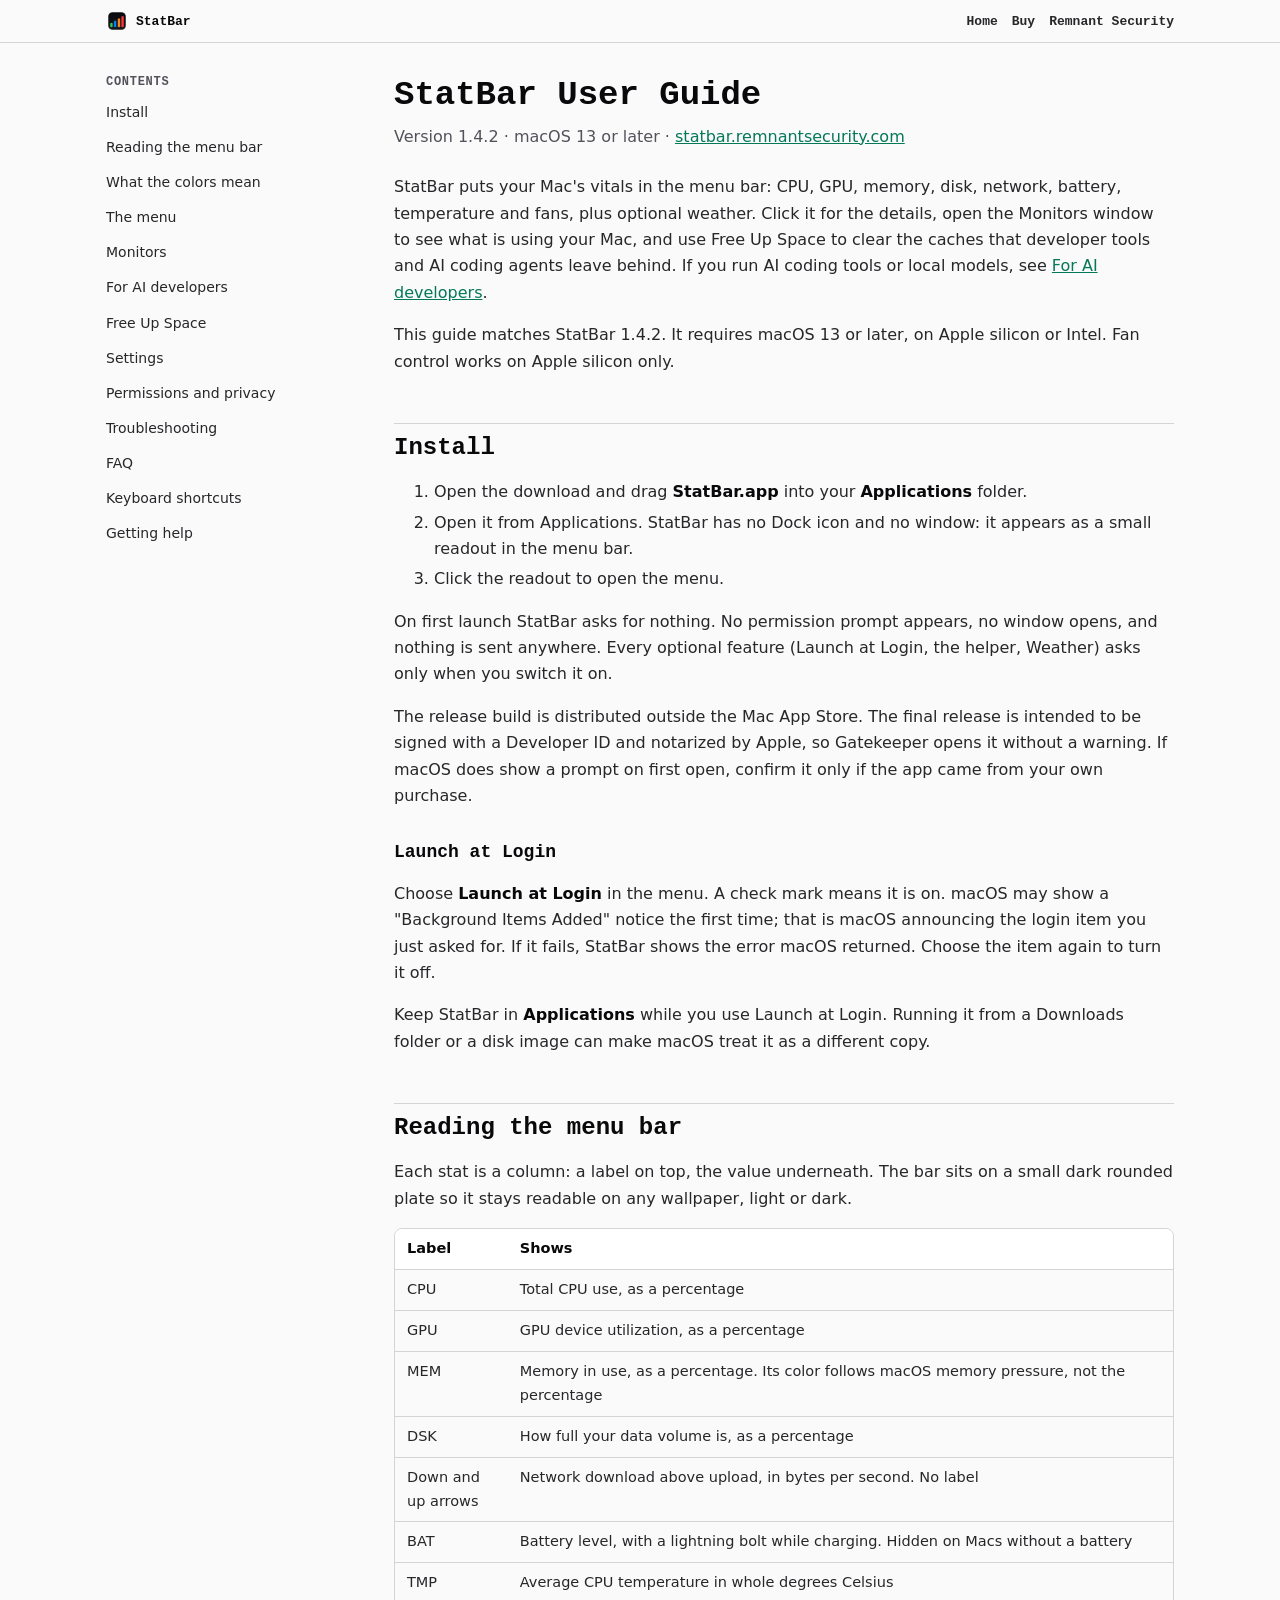
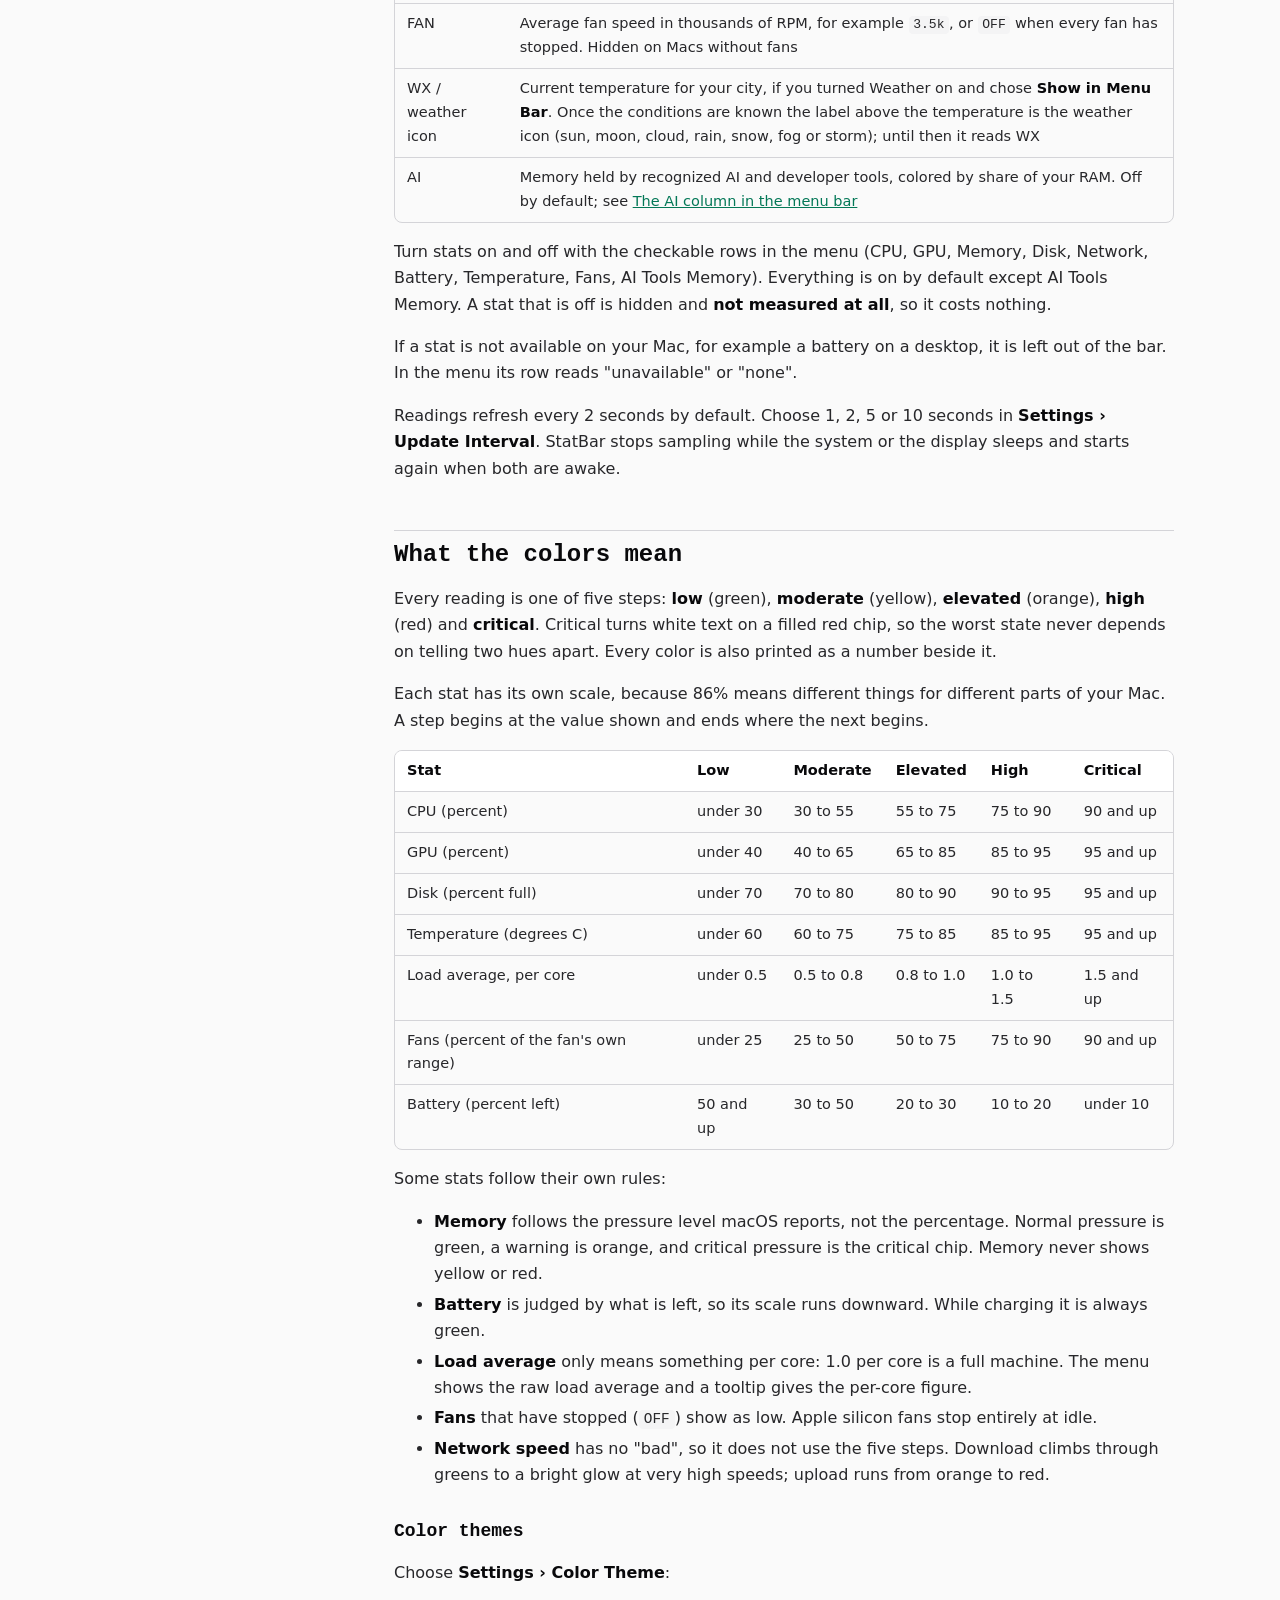
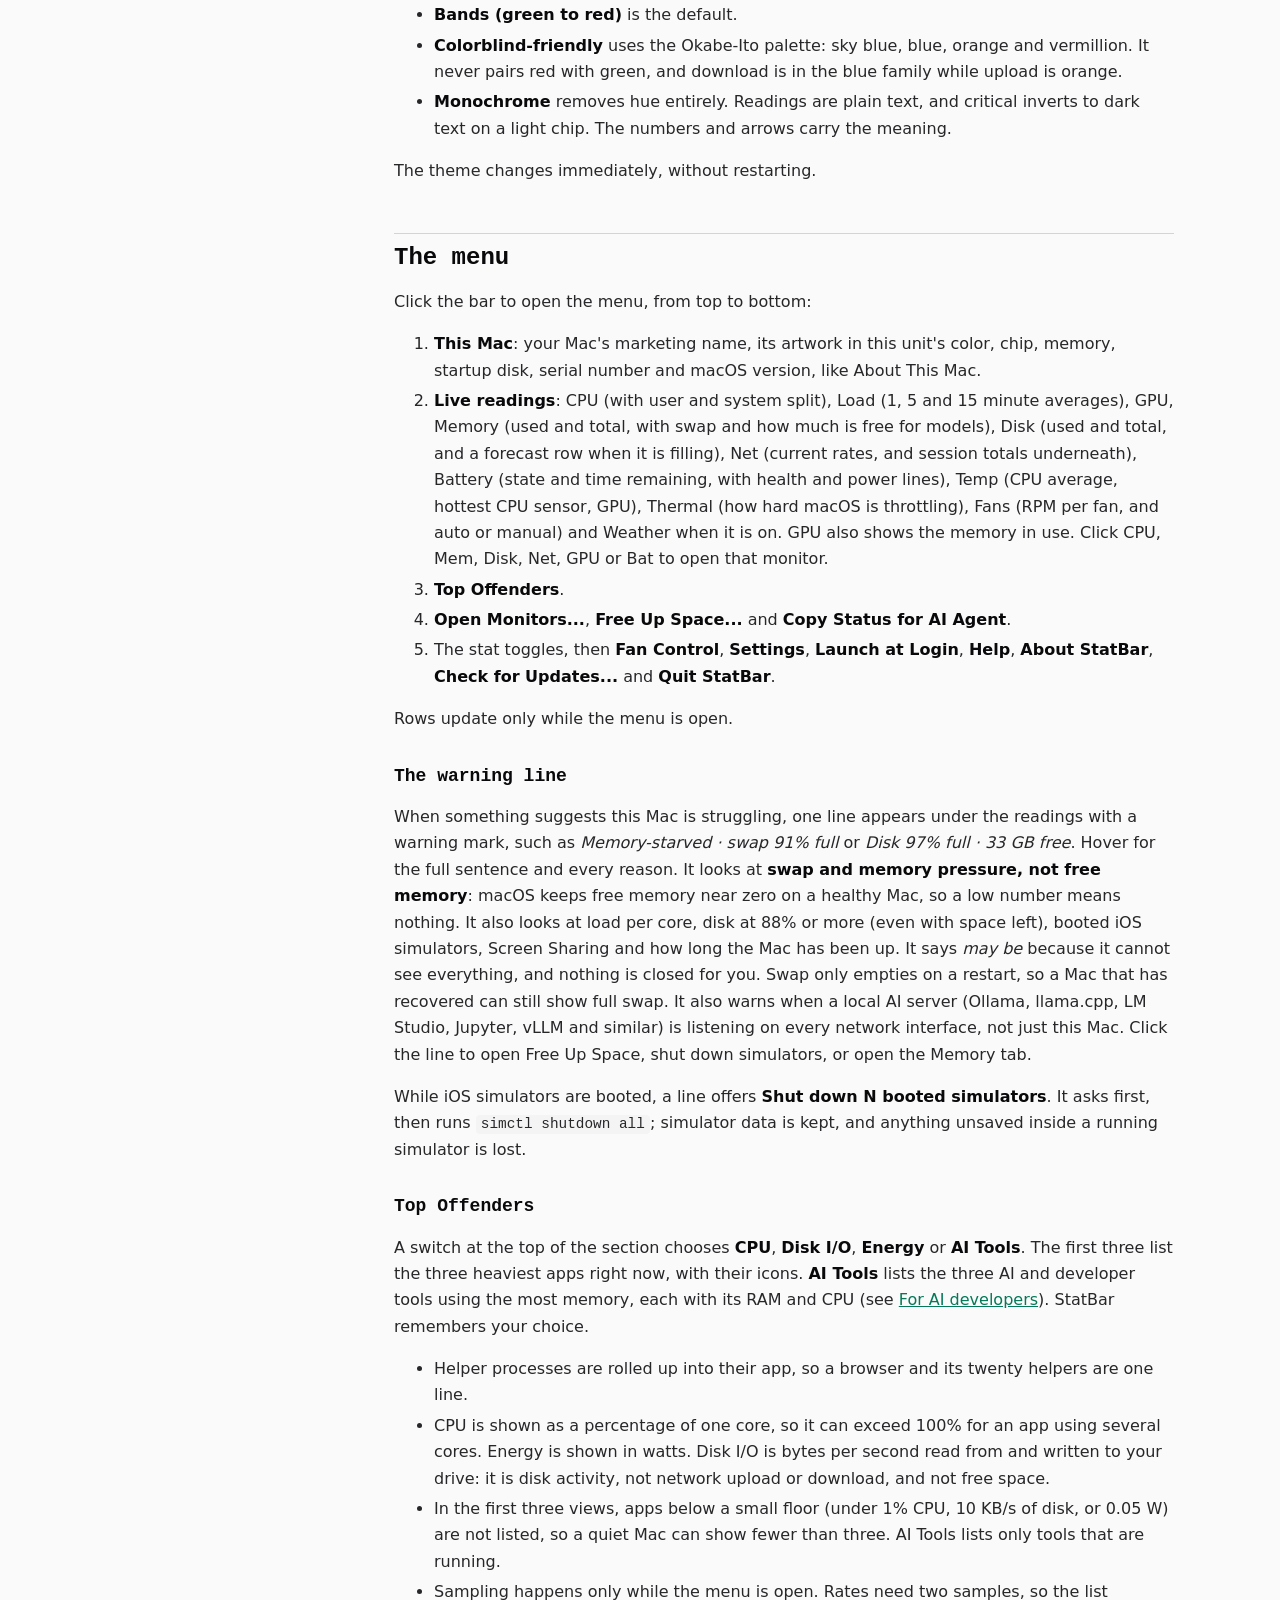
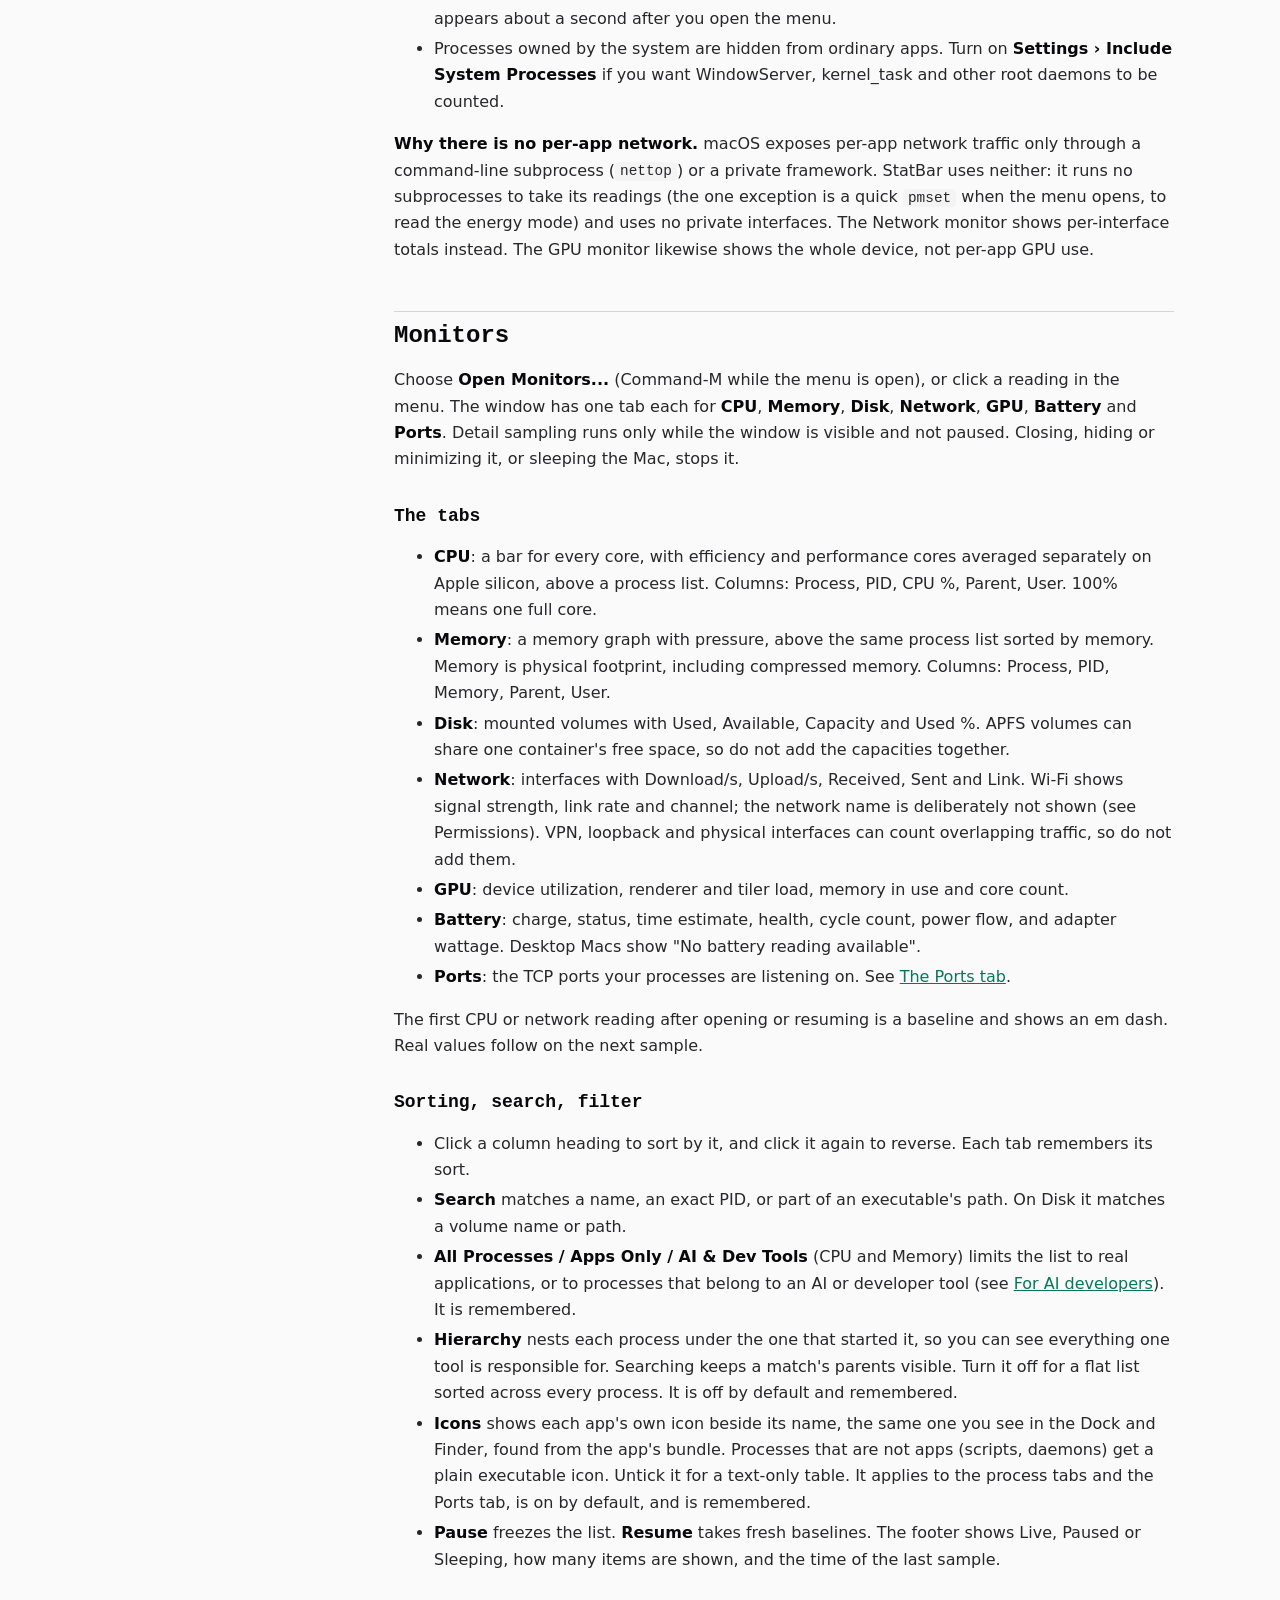
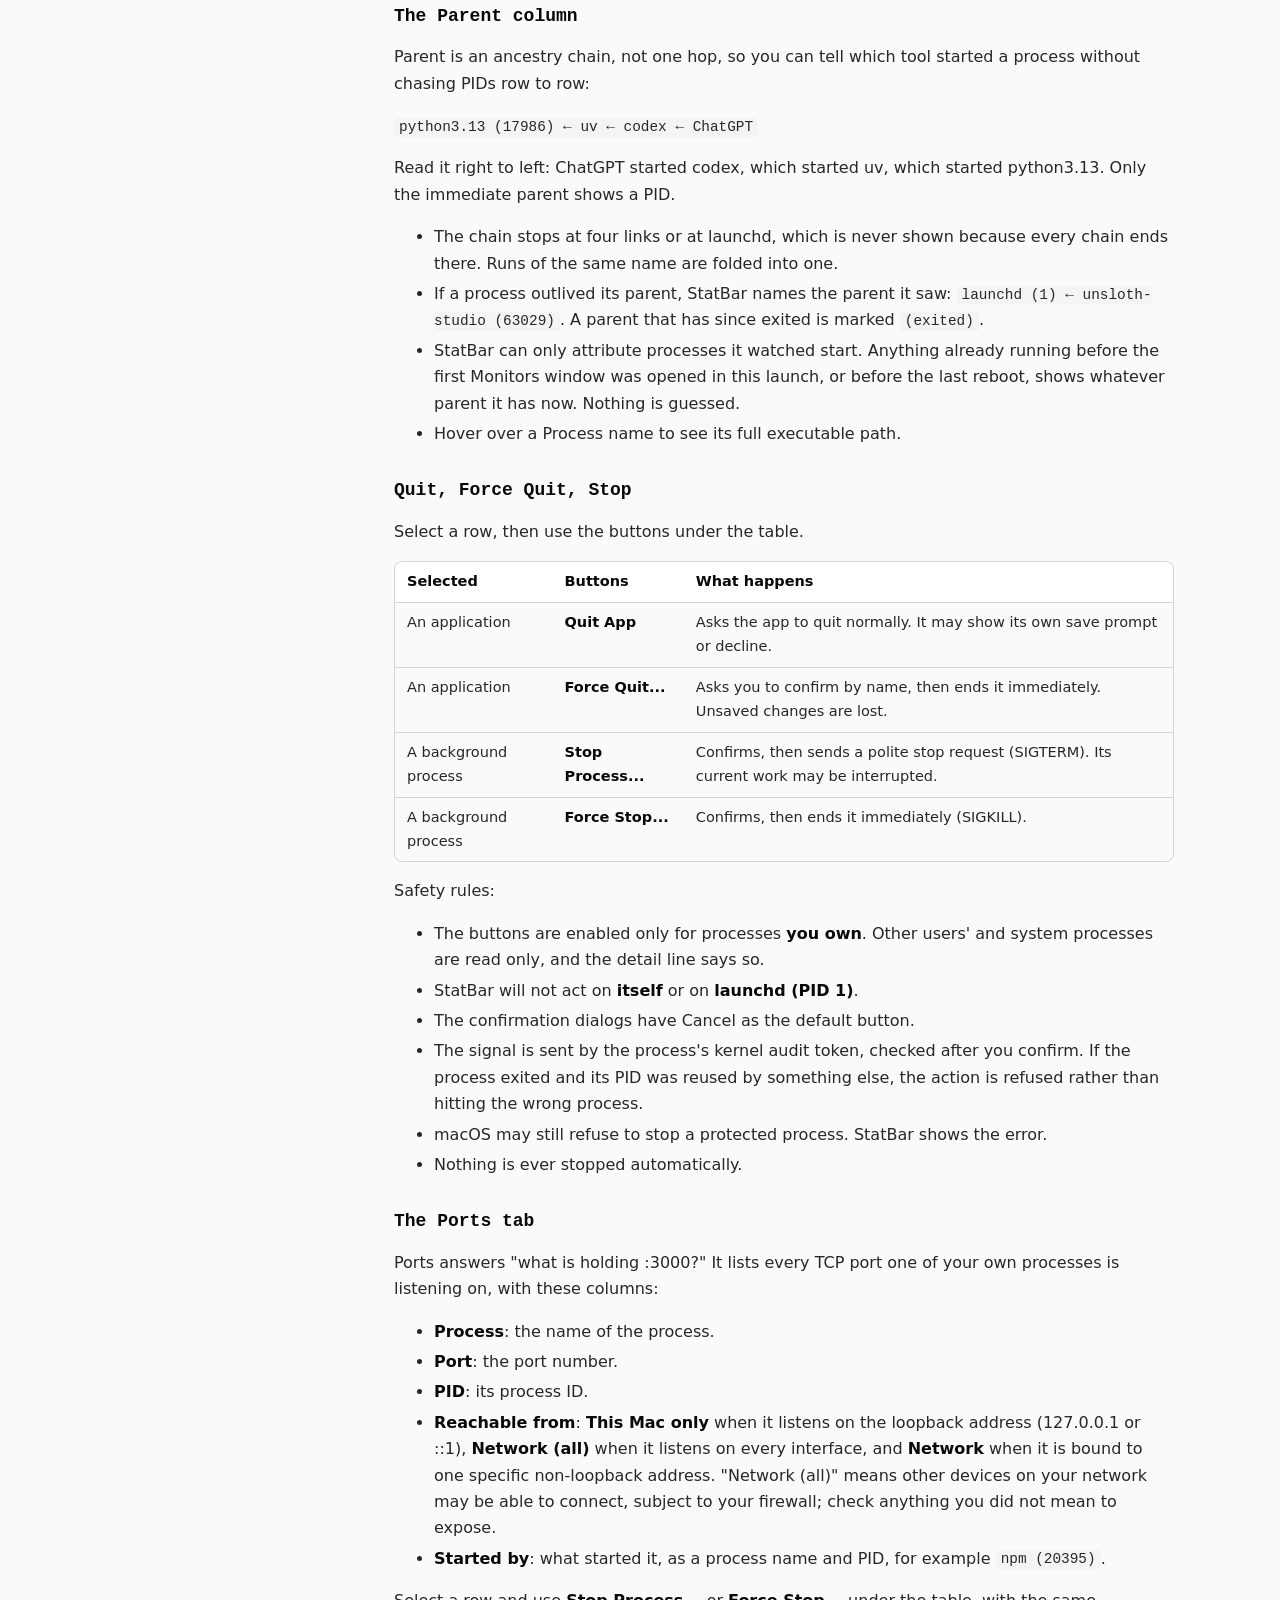
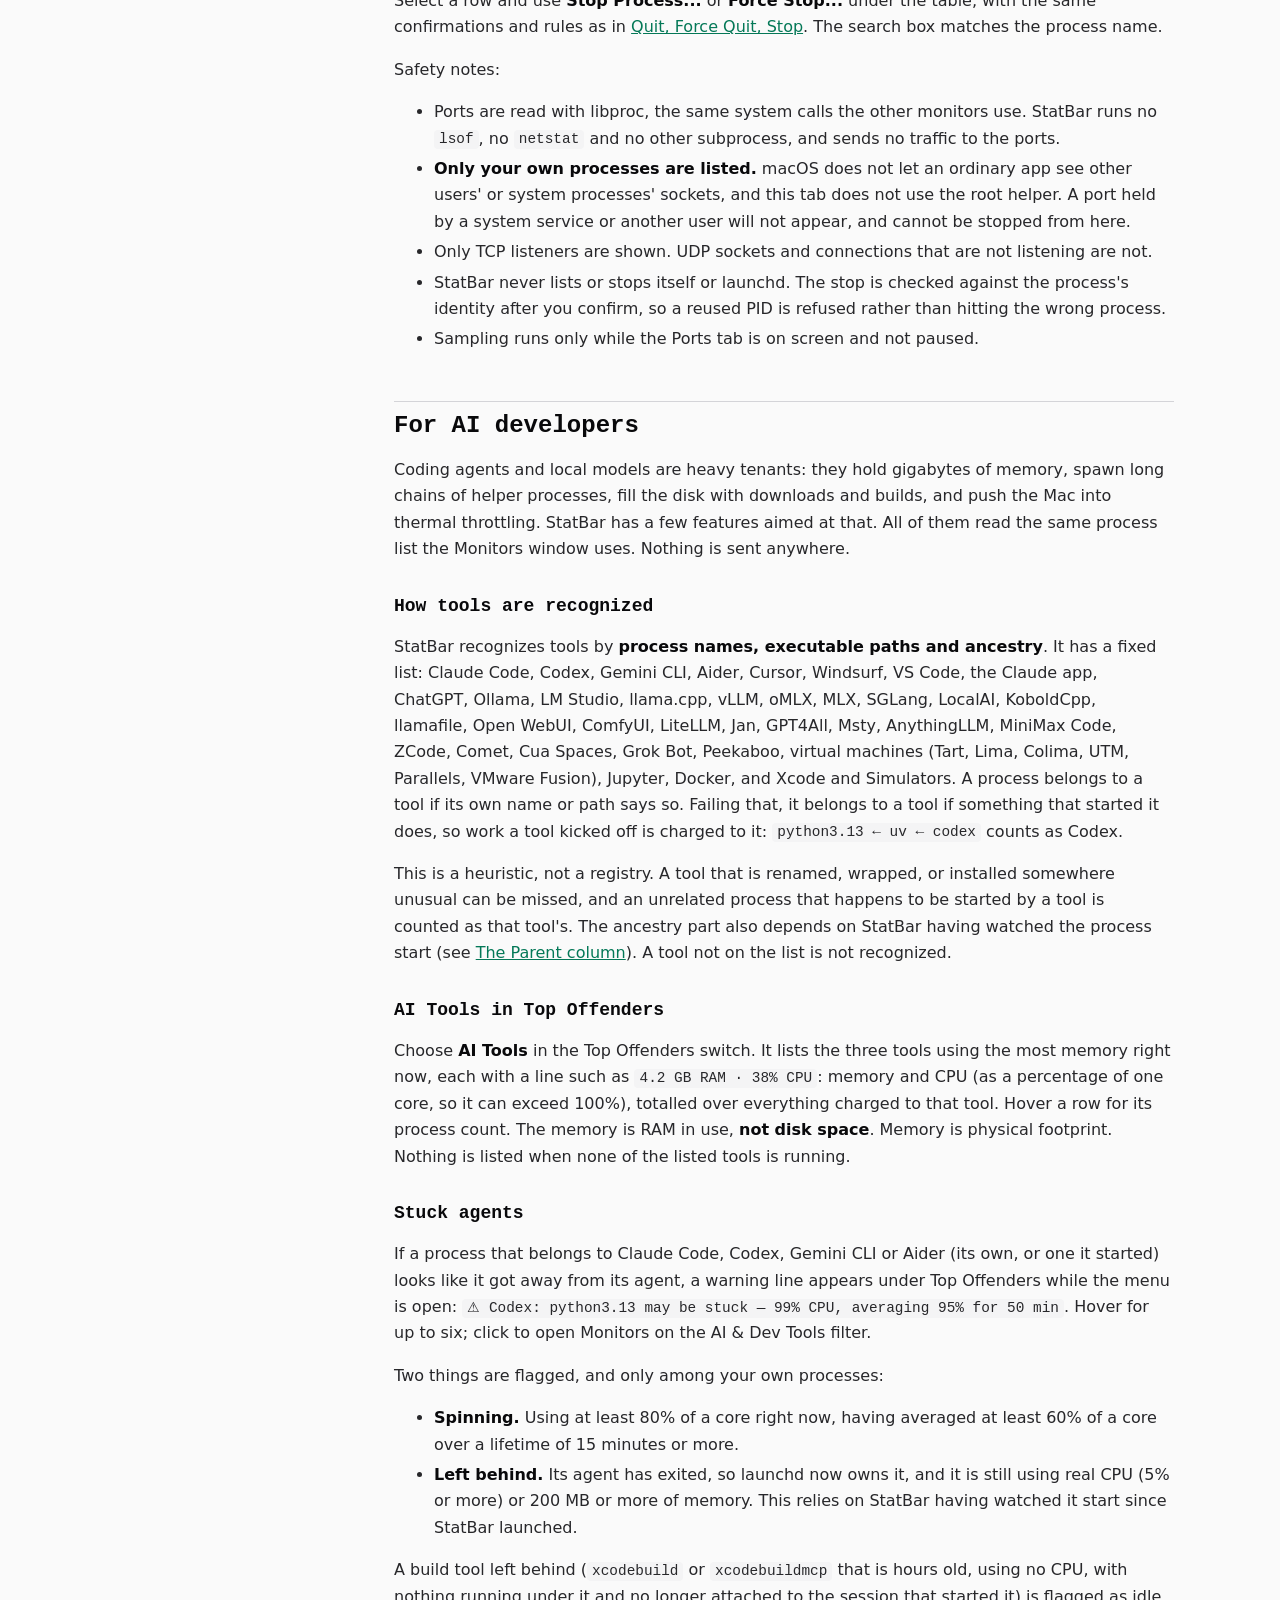
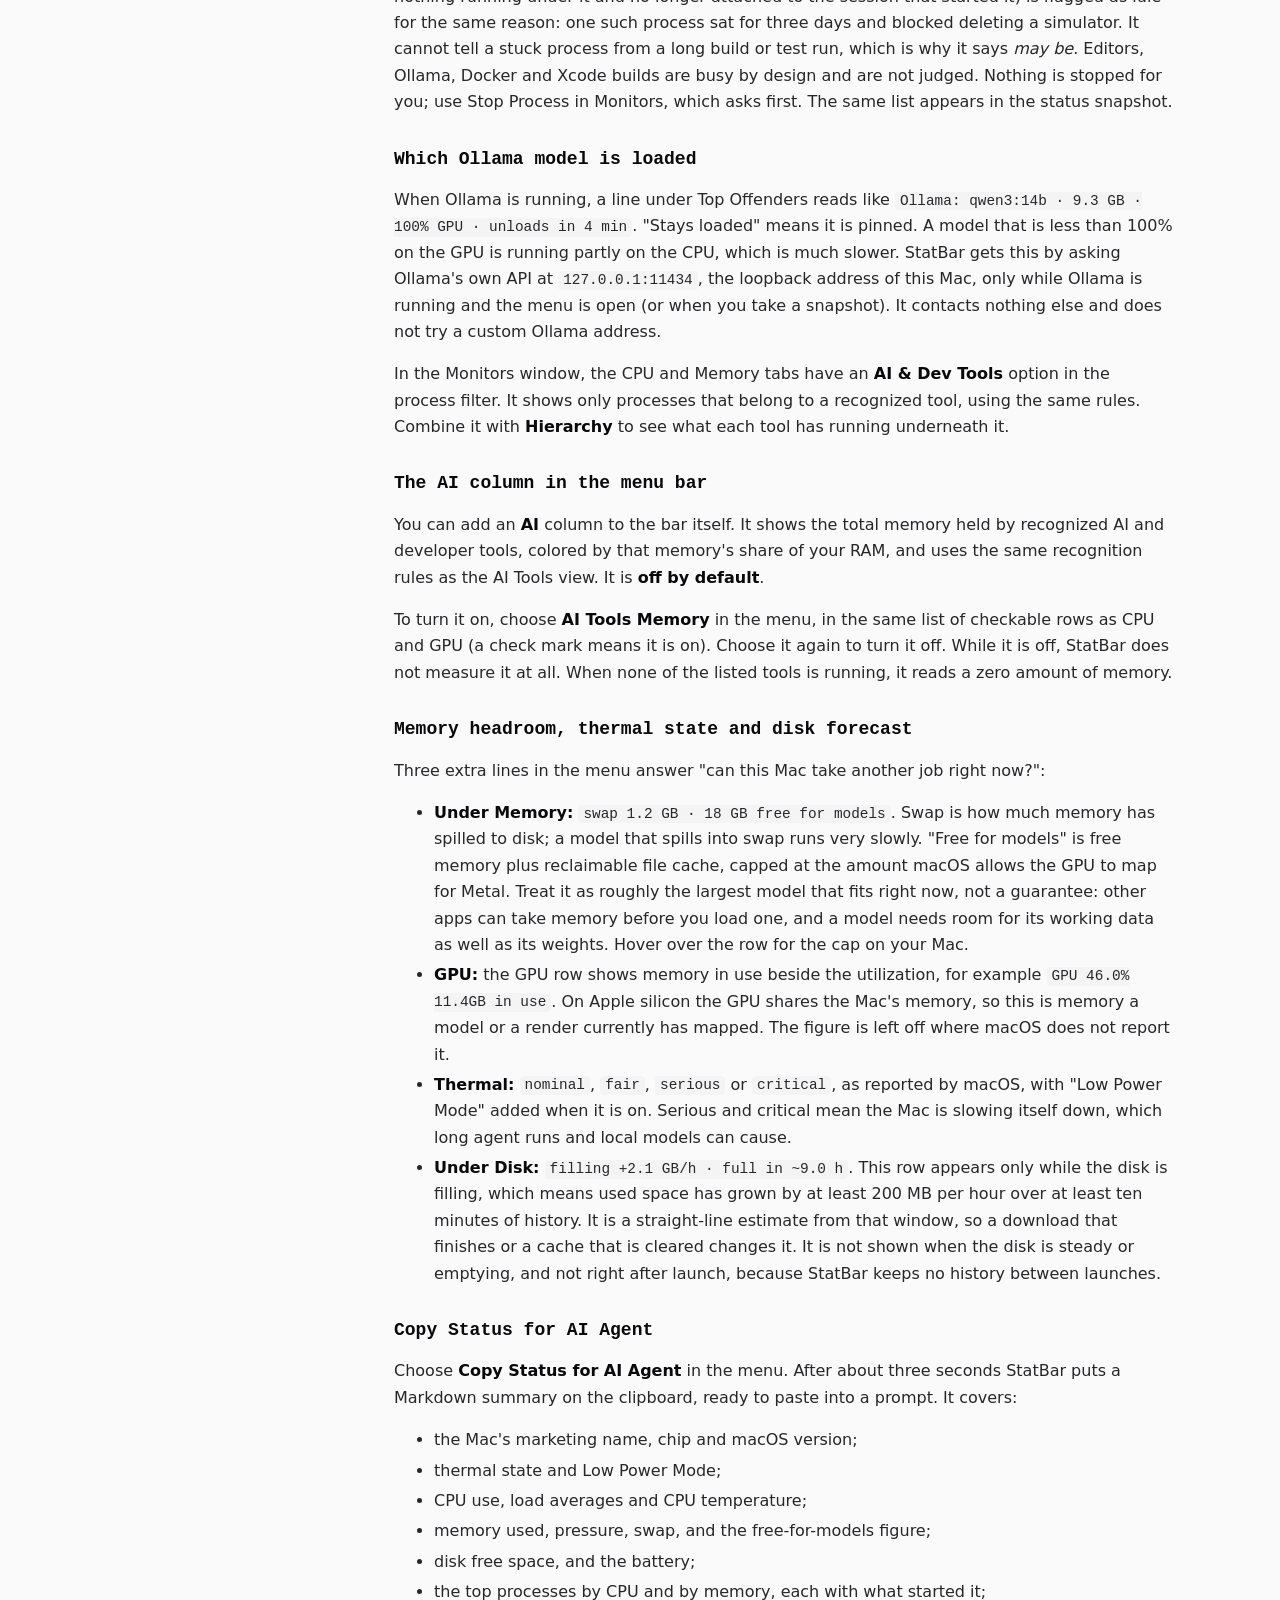
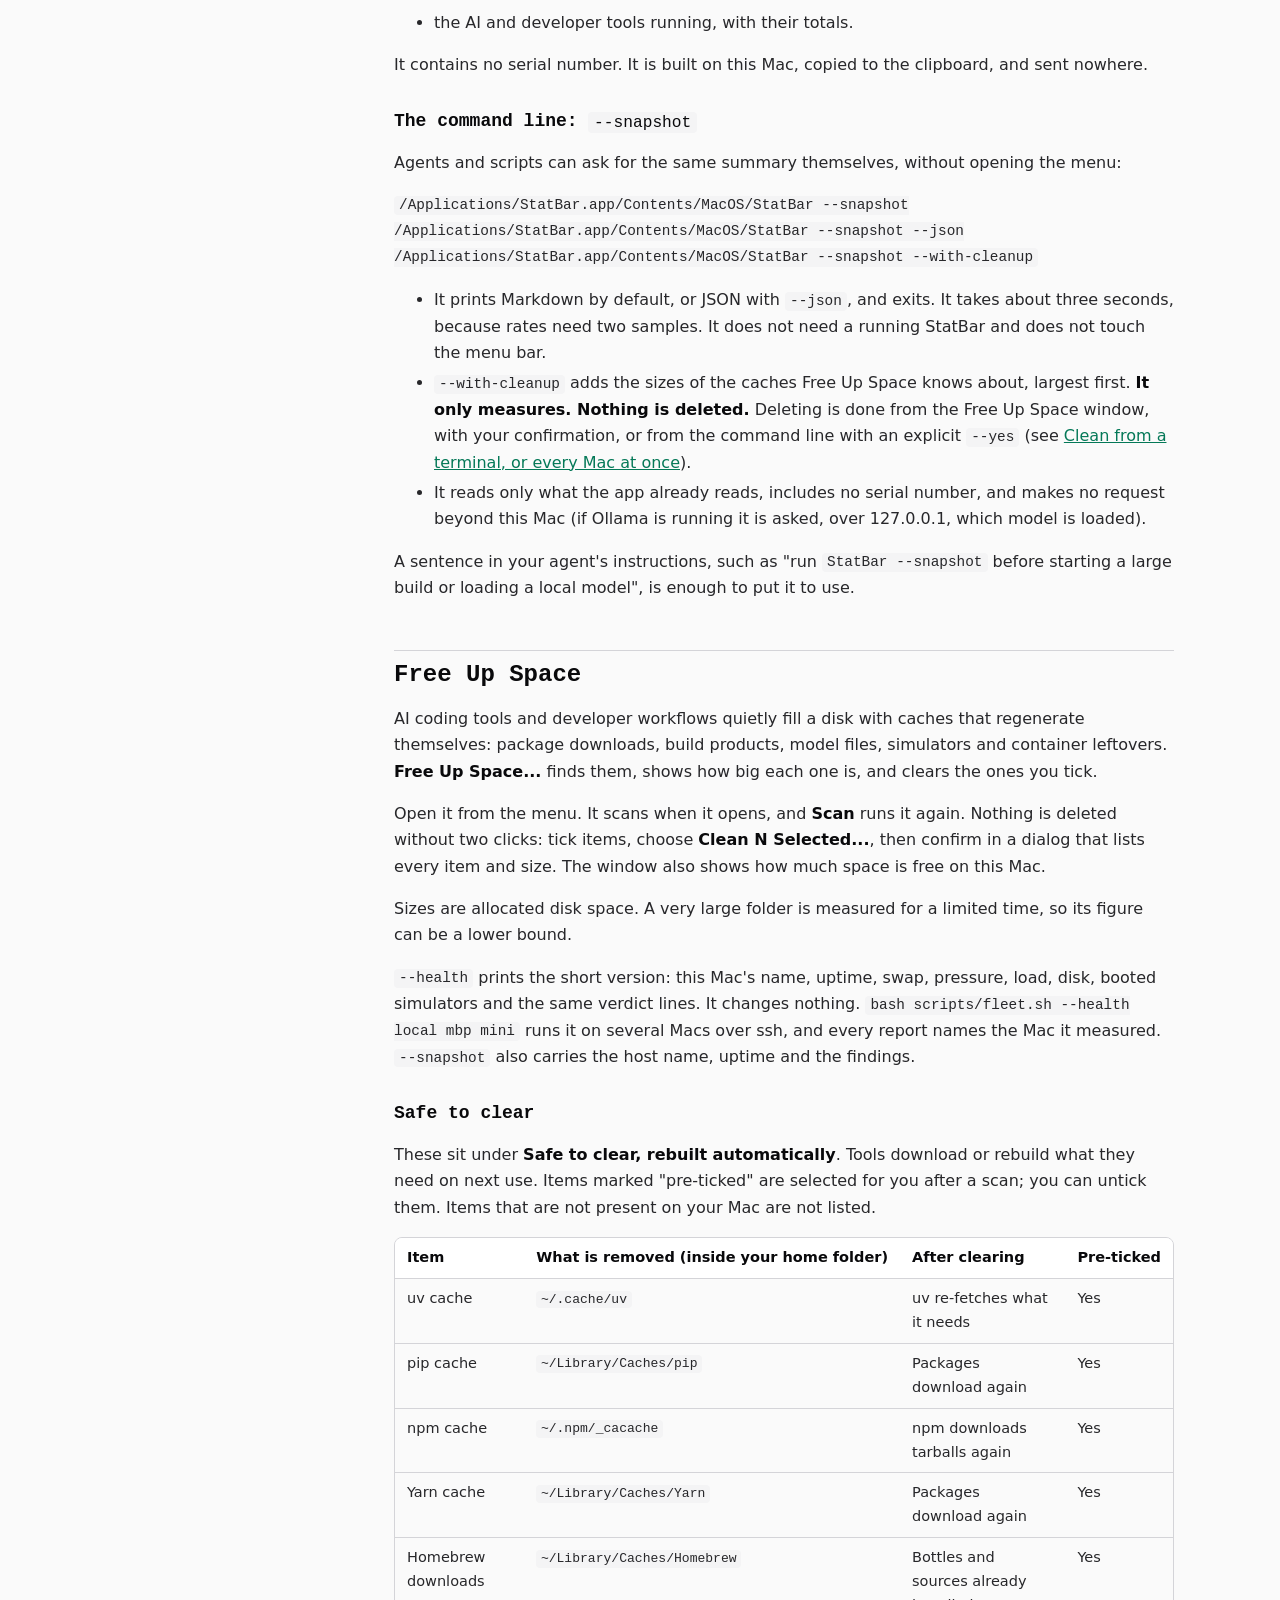
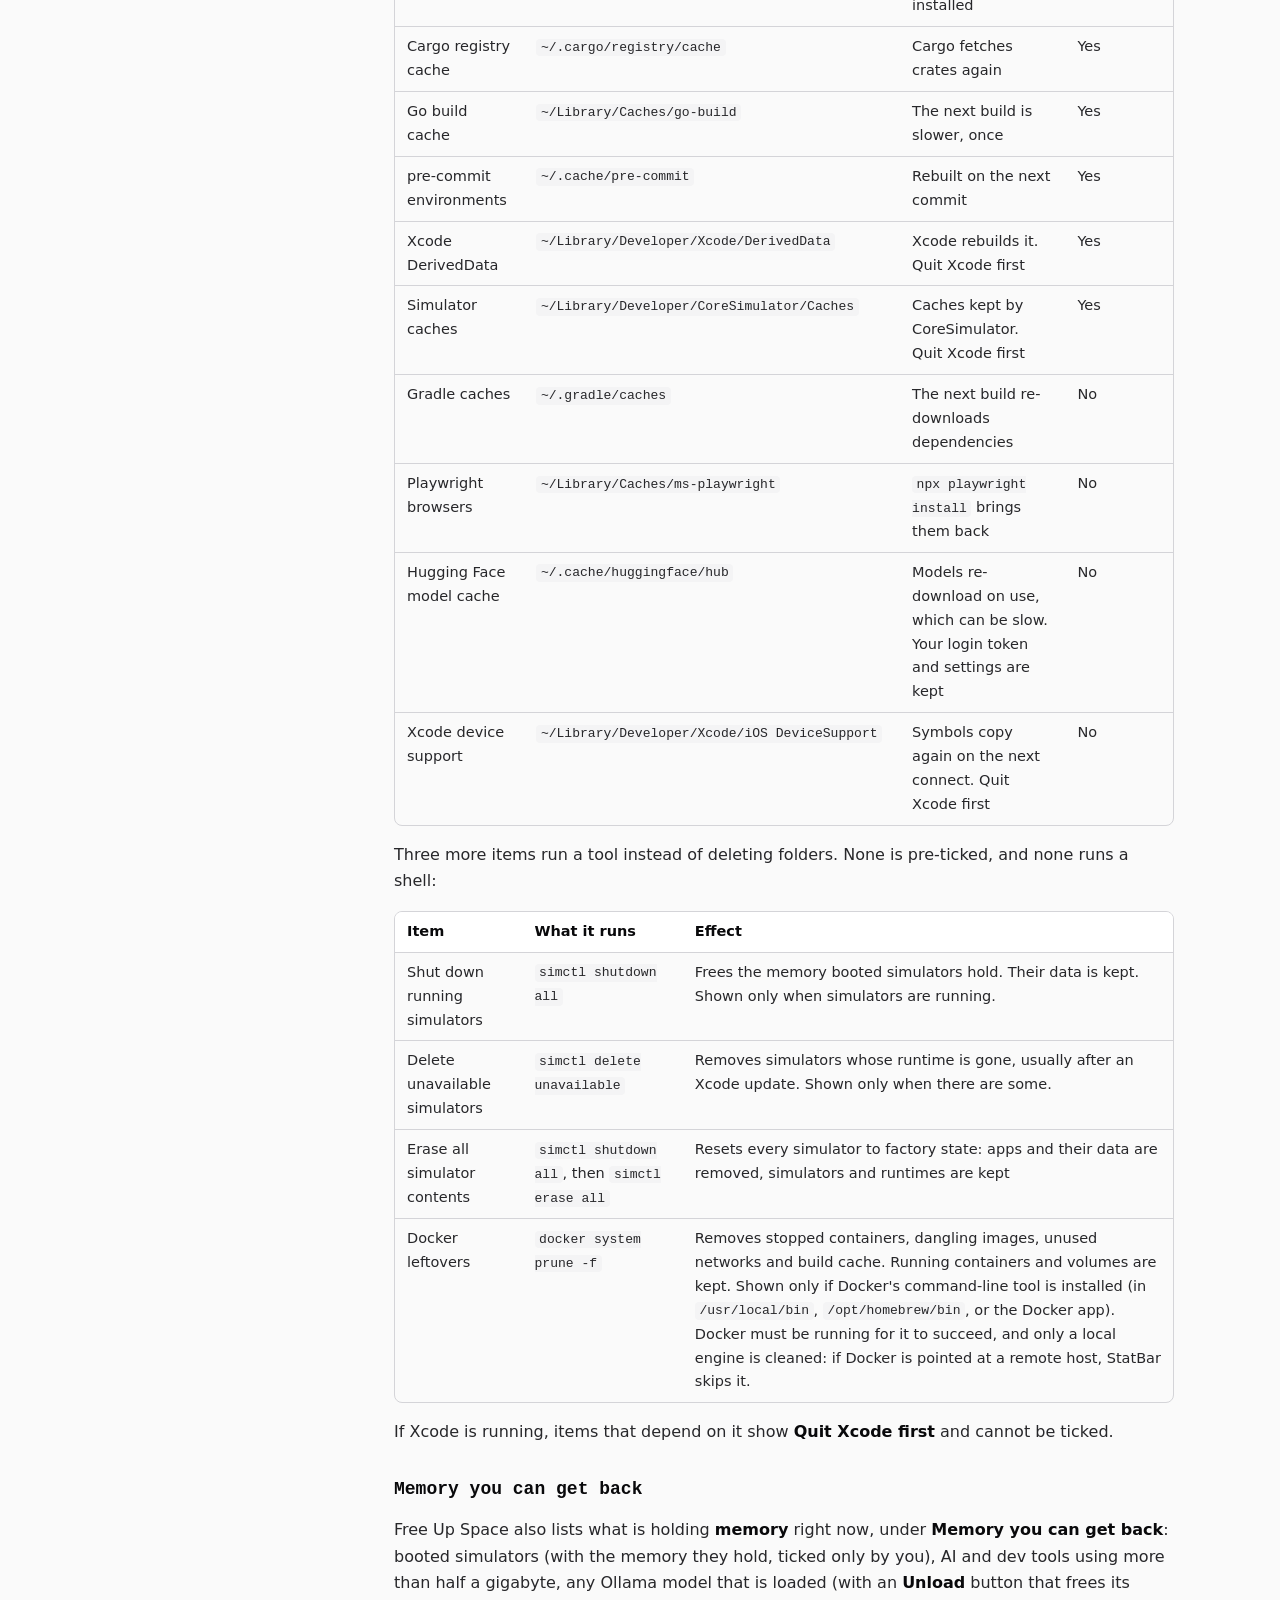
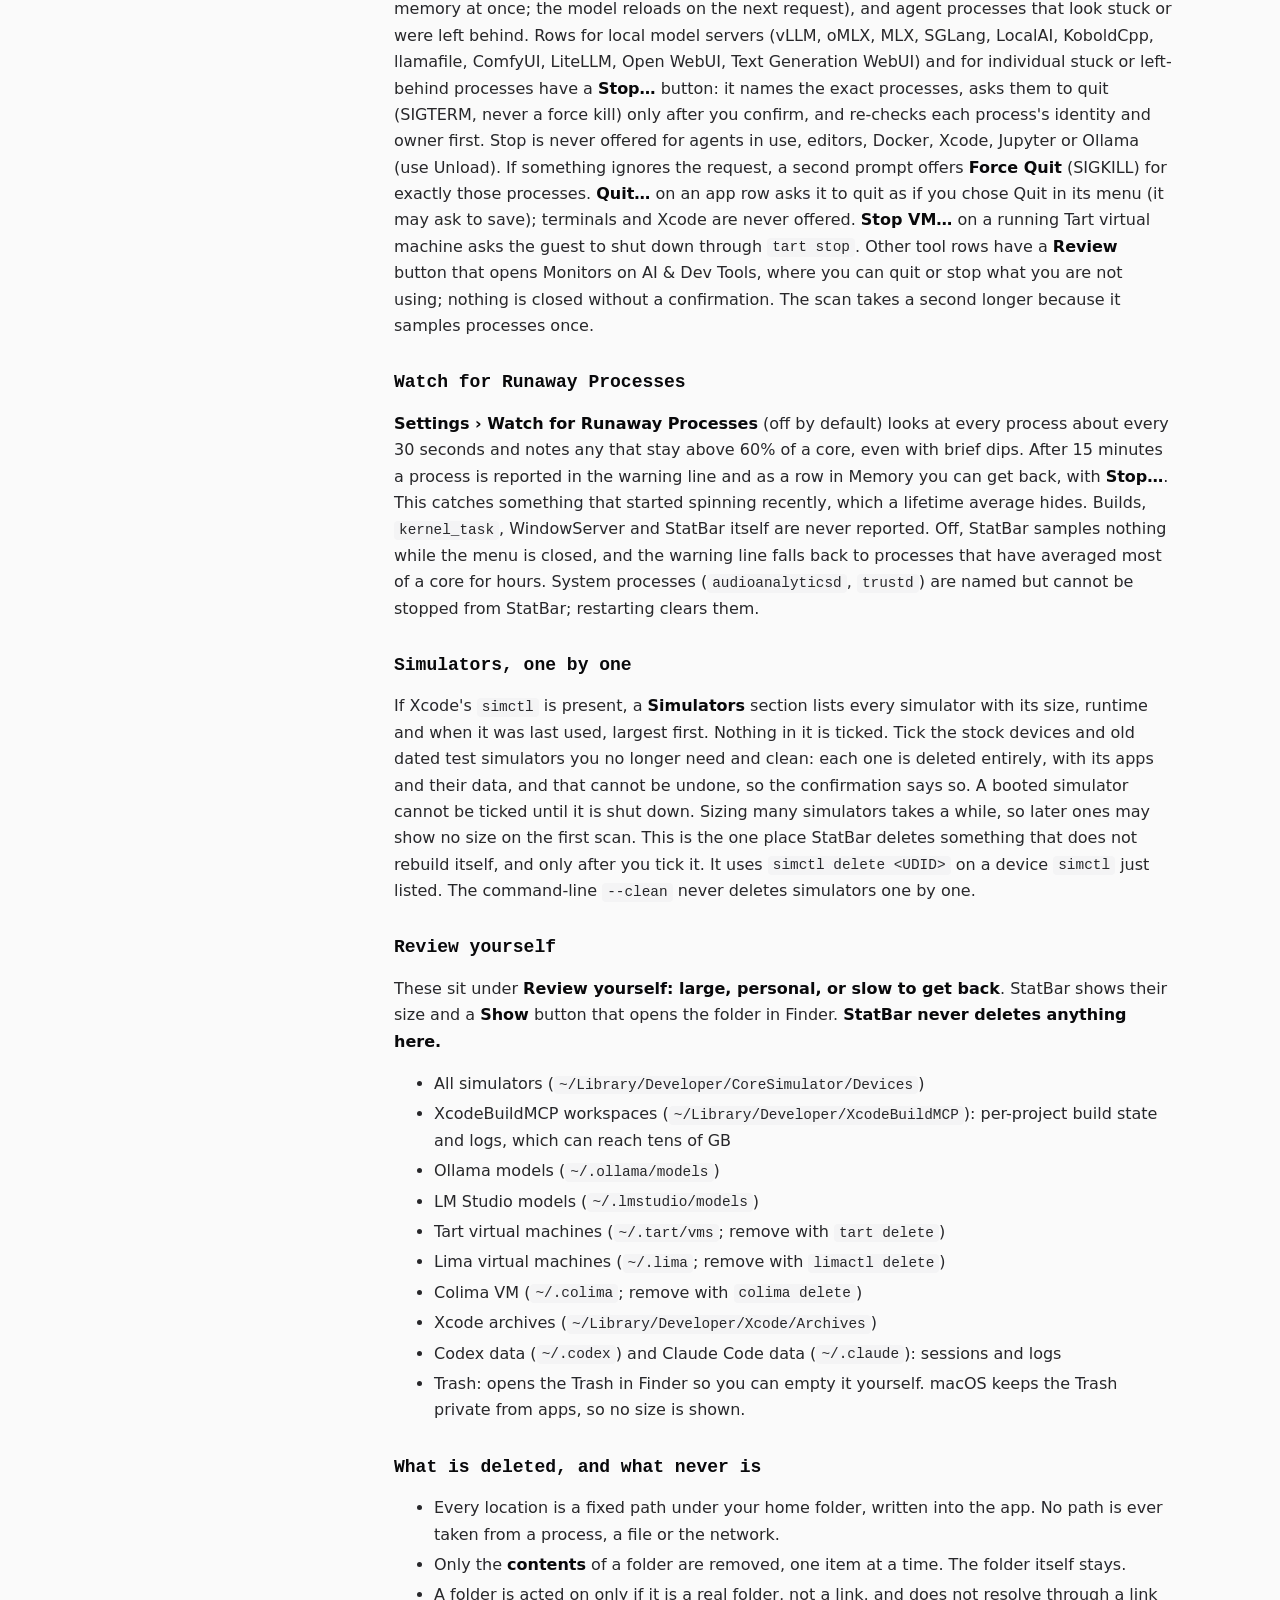
==== guide/index.html @ 9327c1f7 "StatBar 1.4.2 guide" ====
<!doctype html>
<html lang="en">
<head>
<meta charset="utf-8" />
<meta name="viewport" content="width=device-width, initial-scale=1, viewport-fit=cover" />
<title>StatBar User Guide | StatBar</title>
<meta name="description" content="How to install and use StatBar: the menu bar readout, color scale and thresholds, Top Offenders, Monitors, Free Up Space, Settings, permissions, troubleshooting and FAQ." />
<link rel="canonical" href="https://statbar.remnantsecurity.com/guide/" />
<meta name="color-scheme" content="dark light" />
<link rel="icon" type="image/png" sizes="32x32" href="../favicon.png" />
<link rel="apple-touch-icon" href="../apple-touch-icon.png" />
<meta property="og:type" content="article" />
<meta property="og:site_name" content="Remnant Security" />
<meta property="og:url" content="https://statbar.remnantsecurity.com/guide/" />
<meta property="og:title" content="StatBar User Guide" />
<meta property="og:description" content="How to install and use StatBar: the menu bar readout, color scale and thresholds, Top Offenders, Monitors, Free Up Space, Settings, permissions, troubleshooting and FAQ." />
<meta property="og:image" content="https://statbar.remnantsecurity.com/og-image.png" />
<meta name="twitter:card" content="summary_large_image" />
<meta name="twitter:title" content="StatBar User Guide" />
<meta name="twitter:description" content="How to install and use StatBar: the menu bar readout, color scale and thresholds, Top Offenders, Monitors, Free Up Space, Settings, permissions, troubleshooting and FAQ." />
<meta name="twitter:image" content="https://statbar.remnantsecurity.com/og-image.png" />
<style>
:root{--bg:#09090b;--panel:#111114;--fg:#d4d4d8;--strong:#fafafa;--muted:#a1a1aa;--line:#27272a;--accent:#6ee7b7;--code:#18181b}
@media (prefers-color-scheme:light){:root{--bg:#fafafa;--panel:#fff;--fg:#27272a;--strong:#09090b;--muted:#52525b;--line:#d4d4d8;--accent:#047857;--code:#f4f4f5}}
*{box-sizing:border-box}
html{scroll-behavior:smooth}
@media (prefers-reduced-motion:reduce){html{scroll-behavior:auto}}
body{margin:0;background:var(--bg);color:var(--fg);font:16px/1.65 -apple-system,BlinkMacSystemFont,"Segoe UI",system-ui,sans-serif}
a{color:var(--accent)}
a:focus-visible,summary:focus-visible,.tw:focus-visible{outline:2px solid var(--accent);outline-offset:2px}
.skip{position:absolute;left:-999px;top:8px;background:var(--strong);color:var(--bg);padding:8px 12px;border-radius:4px;z-index:9}
.skip:focus{left:8px}
header.top{border-bottom:1px solid var(--line);position:sticky;top:0;background:color-mix(in srgb,var(--bg) 92%,transparent);backdrop-filter:blur(8px);z-index:5}
header.top div{max-width:1100px;margin:0 auto;padding:10px 16px;display:flex;gap:16px;align-items:center;justify-content:space-between;font:600 13px ui-monospace,SFMono-Regular,Menlo,monospace}
header.top a{color:var(--fg);text-decoration:none}
header.top a:hover{color:var(--strong)}
header.top .brand{display:flex;align-items:center;gap:8px;color:var(--strong)}
header.top nav{display:flex;flex-wrap:wrap;gap:4px 14px;justify-content:flex-end}
.wrap>*{min-width:0}
.wrap{max-width:1100px;margin:0 auto;padding:32px 16px 80px;display:grid;grid-template-columns:240px minmax(0,1fr);gap:48px}
@media (max-width:860px){.wrap{grid-template-columns:1fr;gap:16px}}
aside nav{position:sticky;top:64px;font-size:14px}
@media (max-width:860px){aside nav{position:static}}
aside h2{font:600 12px ui-monospace,Menlo,monospace;text-transform:uppercase;letter-spacing:.06em;color:var(--muted);margin:0 0 8px}
aside ol{list-style:none;margin:0;padding:0}
aside li a{display:block;padding:4px 0;color:var(--fg);text-decoration:none}
aside li a:hover{color:var(--accent)}
@media (max-width:860px){aside details>summary{cursor:pointer;font-weight:600}aside ol{margin-top:8px}}
@media (min-width:861px){aside details>summary{display:none}}
@media (max-width:860px){aside details h2{display:none}}
main h1{font:700 34px/1.2 ui-monospace,SFMono-Regular,Menlo,monospace;color:var(--strong);margin:0 0 8px}
main .lead{color:var(--muted);margin:0 0 24px}
main h2{font:700 24px/1.3 ui-monospace,SFMono-Regular,Menlo,monospace;color:var(--strong);margin:48px 0 12px;padding-top:8px;border-top:1px solid var(--line);scroll-margin-top:64px}
main h3{font:700 18px/1.3 ui-monospace,SFMono-Regular,Menlo,monospace;color:var(--strong);margin:32px 0 8px;scroll-margin-top:64px}
pre,code{overflow-wrap:anywhere}
pre{overflow-x:auto}
code{font:.9em ui-monospace,SFMono-Regular,Menlo,monospace;background:var(--code);padding:.1em .35em;border-radius:4px}
.tw{overflow-x:auto;margin:16px 0;border:1px solid var(--line);border-radius:8px}
table{border-collapse:collapse;width:100%;font-size:14.5px}
th,td{padding:8px 12px;text-align:left;vertical-align:top;border-bottom:1px solid var(--line)}
th{background:var(--panel);color:var(--strong);font-weight:600;white-space:nowrap}
tr:last-child td{border-bottom:0}
li{margin:4px 0}
strong{color:var(--strong)}
footer{border-top:1px solid var(--line);padding:24px 16px;text-align:center;color:var(--muted);font:12px ui-monospace,Menlo,monospace}
</style>
</head>
<body>
<a class="skip" href="#guide">Skip to the guide</a>
<header class="top"><div>
  <a class="brand" href="../"><img src="../icon-64.png" width="22" height="22" alt="" style="border-radius:5px" /> StatBar</a>
  <nav aria-label="Primary"><a href="../">Home</a><a href="../#buy">Buy</a><a href="https://remnantsecurity.com/">Remnant Security</a></nav>
</div></header>
<div class="wrap">
<aside><nav aria-label="Guide contents"><details open><summary>Contents</summary><h2>Contents</h2><ol>
<li><a href="#install">Install</a></li>
<li><a href="#reading-the-menu-bar">Reading the menu bar</a></li>
<li><a href="#what-the-colors-mean">What the colors mean</a></li>
<li><a href="#the-menu">The menu</a></li>
<li><a href="#monitors">Monitors</a></li>
<li><a href="#for-ai-developers">For AI developers</a></li>
<li><a href="#free-up-space">Free Up Space</a></li>
<li><a href="#settings">Settings</a></li>
<li><a href="#permissions-and-privacy">Permissions and privacy</a></li>
<li><a href="#troubleshooting">Troubleshooting</a></li>
<li><a href="#faq">FAQ</a></li>
<li><a href="#keyboard-shortcuts">Keyboard shortcuts</a></li>
<li><a href="#getting-help">Getting help</a></li>
</ol></details></nav></aside>
<main id="guide">
<h1>StatBar User Guide</h1>
<p class="lead">Version 1.4.2 · macOS 13 or later · <a href="../">statbar.remnantsecurity.com</a></p>
<p>StatBar puts your Mac's vitals in the menu bar: CPU, GPU, memory, disk, network, battery, temperature and fans, plus optional weather. Click it for the details, open the Monitors window to see what is using your Mac, and use Free Up Space to clear the caches that developer tools and AI coding agents leave behind. If you run AI coding tools or local models, see <a href="#for-ai-developers">For AI developers</a>.</p>
<p>This guide matches StatBar 1.4.2. It requires macOS 13 or later, on Apple silicon or Intel. Fan control works on Apple silicon only.</p>
<h2 id="install">Install</h2>
<ol type="1">
<li>Open the download and drag <strong>StatBar.app</strong> into your <strong>Applications</strong> folder.</li>
<li>Open it from Applications. StatBar has no Dock icon and no window: it appears as a small readout in the menu bar.</li>
<li>Click the readout to open the menu.</li>
</ol>
<p>On first launch StatBar asks for nothing. No permission prompt appears, no window opens, and nothing is sent anywhere. Every optional feature (Launch at Login, the helper, Weather) asks only when you switch it on.</p>
<p>The release build is distributed outside the Mac App Store. The final release is intended to be signed with a Developer ID and notarized by Apple, so Gatekeeper opens it without a warning. If macOS does show a prompt on first open, confirm it only if the app came from your own purchase.</p>
<h3 id="launch-at-login">Launch at Login</h3>
<p>Choose <strong>Launch at Login</strong> in the menu. A check mark means it is on. macOS may show a "Background Items Added" notice the first time; that is macOS announcing the login item you just asked for. If it fails, StatBar shows the error macOS returned. Choose the item again to turn it off.</p>
<p>Keep StatBar in <strong>Applications</strong> while you use Launch at Login. Running it from a Downloads folder or a disk image can make macOS treat it as a different copy.</p>
<h2 id="reading-the-menu-bar">Reading the menu bar</h2>
<p>Each stat is a column: a label on top, the value underneath. The bar sits on a small dark rounded plate so it stays readable on any wallpaper, light or dark.</p>
<div class="tw" tabindex="0" role="region" aria-label="Table, scrolls sideways on narrow screens"><table>
<thead>
<tr>
<th>Label</th>
<th>Shows</th>
</tr>
</thead>
<tbody>
<tr>
<td>CPU</td>
<td>Total CPU use, as a percentage</td>
</tr>
<tr>
<td>GPU</td>
<td>GPU device utilization, as a percentage</td>
</tr>
<tr>
<td>MEM</td>
<td>Memory in use, as a percentage. Its color follows macOS memory pressure, not the percentage</td>
</tr>
<tr>
<td>DSK</td>
<td>How full your data volume is, as a percentage</td>
</tr>
<tr>
<td>Down and up arrows</td>
<td>Network download above upload, in bytes per second. No label</td>
</tr>
<tr>
<td>BAT</td>
<td>Battery level, with a lightning bolt while charging. Hidden on Macs without a battery</td>
</tr>
<tr>
<td>TMP</td>
<td>Average CPU temperature in whole degrees Celsius</td>
</tr>
<tr>
<td>FAN</td>
<td>Average fan speed in thousands of RPM, for example <code>3.5k</code>, or <code>OFF</code> when every fan has stopped. Hidden on Macs without fans</td>
</tr>
<tr>
<td>WX / weather icon</td>
<td>Current temperature for your city, if you turned Weather on and chose <strong>Show in Menu Bar</strong>. Once the conditions are known the label above the temperature is the weather icon (sun, moon, cloud, rain, snow, fog or storm); until then it reads WX</td>
</tr>
<tr>
<td>AI</td>
<td>Memory held by recognized AI and developer tools, colored by share of your RAM. Off by default; see <a href="#the-ai-column-in-the-menu-bar">The AI column in the menu bar</a></td>
</tr>
</tbody>
</table></div>
<p>Turn stats on and off with the checkable rows in the menu (CPU, GPU, Memory, Disk, Network, Battery, Temperature, Fans, AI Tools Memory). Everything is on by default except AI Tools Memory. A stat that is off is hidden and <strong>not measured at all</strong>, so it costs nothing.</p>
<p>If a stat is not available on your Mac, for example a battery on a desktop, it is left out of the bar. In the menu its row reads "unavailable" or "none".</p>
<p>Readings refresh every 2 seconds by default. Choose 1, 2, 5 or 10 seconds in <strong>Settings › Update Interval</strong>. StatBar stops sampling while the system or the display sleeps and starts again when both are awake.</p>
<h2 id="what-the-colors-mean">What the colors mean</h2>
<p>Every reading is one of five steps: <strong>low</strong> (green), <strong>moderate</strong> (yellow), <strong>elevated</strong> (orange), <strong>high</strong> (red) and <strong>critical</strong>. Critical turns white text on a filled red chip, so the worst state never depends on telling two hues apart. Every color is also printed as a number beside it.</p>
<p>Each stat has its own scale, because 86% means different things for different parts of your Mac. A step begins at the value shown and ends where the next begins.</p>
<div class="tw" tabindex="0" role="region" aria-label="Table, scrolls sideways on narrow screens"><table>
<thead>
<tr>
<th>Stat</th>
<th>Low</th>
<th>Moderate</th>
<th>Elevated</th>
<th>High</th>
<th>Critical</th>
</tr>
</thead>
<tbody>
<tr>
<td>CPU (percent)</td>
<td>under 30</td>
<td>30 to 55</td>
<td>55 to 75</td>
<td>75 to 90</td>
<td>90 and up</td>
</tr>
<tr>
<td>GPU (percent)</td>
<td>under 40</td>
<td>40 to 65</td>
<td>65 to 85</td>
<td>85 to 95</td>
<td>95 and up</td>
</tr>
<tr>
<td>Disk (percent full)</td>
<td>under 70</td>
<td>70 to 80</td>
<td>80 to 90</td>
<td>90 to 95</td>
<td>95 and up</td>
</tr>
<tr>
<td>Temperature (degrees C)</td>
<td>under 60</td>
<td>60 to 75</td>
<td>75 to 85</td>
<td>85 to 95</td>
<td>95 and up</td>
</tr>
<tr>
<td>Load average, per core</td>
<td>under 0.5</td>
<td>0.5 to 0.8</td>
<td>0.8 to 1.0</td>
<td>1.0 to 1.5</td>
<td>1.5 and up</td>
</tr>
<tr>
<td>Fans (percent of the fan's own range)</td>
<td>under 25</td>
<td>25 to 50</td>
<td>50 to 75</td>
<td>75 to 90</td>
<td>90 and up</td>
</tr>
<tr>
<td>Battery (percent left)</td>
<td>50 and up</td>
<td>30 to 50</td>
<td>20 to 30</td>
<td>10 to 20</td>
<td>under 10</td>
</tr>
</tbody>
</table></div>
<p>Some stats follow their own rules:</p>
<ul>
<li><strong>Memory</strong> follows the pressure level macOS reports, not the percentage. Normal pressure is green, a warning is orange, and critical pressure is the critical chip. Memory never shows yellow or red.</li>
<li><strong>Battery</strong> is judged by what is left, so its scale runs downward. While charging it is always green.</li>
<li><strong>Load average</strong> only means something per core: 1.0 per core is a full machine. The menu shows the raw load average and a tooltip gives the per-core figure.</li>
<li><strong>Fans</strong> that have stopped (<code>OFF</code>) show as low. Apple silicon fans stop entirely at idle.</li>
<li><strong>Network speed</strong> has no "bad", so it does not use the five steps. Download climbs through greens to a bright glow at very high speeds; upload runs from orange to red.</li>
</ul>
<h3 id="color-themes">Color themes</h3>
<p>Choose <strong>Settings › Color Theme</strong>:</p>
<ul>
<li><strong>Bands (green to red)</strong> is the default.</li>
<li><strong>Colorblind-friendly</strong> uses the Okabe-Ito palette: sky blue, blue, orange and vermillion. It never pairs red with green, and download is in the blue family while upload is orange.</li>
<li><strong>Monochrome</strong> removes hue entirely. Readings are plain text, and critical inverts to dark text on a light chip. The numbers and arrows carry the meaning.</li>
</ul>
<p>The theme changes immediately, without restarting.</p>
<h2 id="the-menu">The menu</h2>
<p>Click the bar to open the menu, from top to bottom:</p>
<ol type="1">
<li><strong>This Mac</strong>: your Mac's marketing name, its artwork in this unit's color, chip, memory, startup disk, serial number and macOS version, like About This Mac.</li>
<li><strong>Live readings</strong>: CPU (with user and system split), Load (1, 5 and 15 minute averages), GPU, Memory (used and total, with swap and how much is free for models), Disk (used and total, and a forecast row when it is filling), Net (current rates, and session totals underneath), Battery (state and time remaining, with health and power lines), Temp (CPU average, hottest CPU sensor, GPU), Thermal (how hard macOS is throttling), Fans (RPM per fan, and auto or manual) and Weather when it is on. GPU also shows the memory in use. Click CPU, Mem, Disk, Net, GPU or Bat to open that monitor.</li>
<li><strong>Top Offenders</strong>.</li>
<li><strong>Open Monitors...</strong>, <strong>Free Up Space...</strong> and <strong>Copy Status for AI Agent</strong>.</li>
<li>The stat toggles, then <strong>Fan Control</strong>, <strong>Settings</strong>, <strong>Launch at Login</strong>, <strong>Help</strong>, <strong>About StatBar</strong>, <strong>Check for Updates...</strong> and <strong>Quit StatBar</strong>.</li>
</ol>
<p>Rows update only while the menu is open.</p>
<h3 id="the-warning-line">The warning line</h3>
<p>When something suggests this Mac is struggling, one line appears under the readings with a warning mark, such as <em>Memory-starved · swap 91% full</em> or <em>Disk 97% full · 33 GB free</em>. Hover for the full sentence and every reason. It looks at <strong>swap and memory pressure, not free memory</strong>: macOS keeps free memory near zero on a healthy Mac, so a low number means nothing. It also looks at load per core, disk at 88% or more (even with space left), booted iOS simulators, Screen Sharing and how long the Mac has been up. It says <em>may be</em> because it cannot see everything, and nothing is closed for you. Swap only empties on a restart, so a Mac that has recovered can still show full swap. It also warns when a local AI server (Ollama, llama.cpp, LM Studio, Jupyter, vLLM and similar) is listening on every network interface, not just this Mac. Click the line to open Free Up Space, shut down simulators, or open the Memory tab.</p>
<p>While iOS simulators are booted, a line offers <strong>Shut down N booted simulators</strong>. It asks first, then runs <code>simctl shutdown all</code>; simulator data is kept, and anything unsaved inside a running simulator is lost.</p>
<h3 id="top-offenders">Top Offenders</h3>
<p>A switch at the top of the section chooses <strong>CPU</strong>, <strong>Disk I/O</strong>, <strong>Energy</strong> or <strong>AI Tools</strong>. The first three list the three heaviest apps right now, with their icons. <strong>AI Tools</strong> lists the three AI and developer tools using the most memory, each with its RAM and CPU (see <a href="#for-ai-developers">For AI developers</a>). StatBar remembers your choice.</p>
<ul>
<li>Helper processes are rolled up into their app, so a browser and its twenty helpers are one line.</li>
<li>CPU is shown as a percentage of one core, so it can exceed 100% for an app using several cores. Energy is shown in watts. Disk I/O is bytes per second read from and written to your drive: it is disk activity, not network upload or download, and not free space.</li>
<li>In the first three views, apps below a small floor (under 1% CPU, 10 KB/s of disk, or 0.05 W) are not listed, so a quiet Mac can show fewer than three. AI Tools lists only tools that are running.</li>
<li>Sampling happens only while the menu is open. Rates need two samples, so the list appears about a second after you open the menu.</li>
<li>Processes owned by the system are hidden from ordinary apps. Turn on <strong>Settings › Include System Processes</strong> if you want WindowServer, kernel_task and other root daemons to be counted.</li>
</ul>
<p><strong>Why there is no per-app network.</strong> macOS exposes per-app network traffic only through a command-line subprocess (<code>nettop</code>) or a private framework. StatBar uses neither: it runs no subprocesses to take its readings (the one exception is a quick <code>pmset</code> when the menu opens, to read the energy mode) and uses no private interfaces. The Network monitor shows per-interface totals instead. The GPU monitor likewise shows the whole device, not per-app GPU use.</p>
<h2 id="monitors">Monitors</h2>
<p>Choose <strong>Open Monitors...</strong> (Command-M while the menu is open), or click a reading in the menu. The window has one tab each for <strong>CPU</strong>, <strong>Memory</strong>, <strong>Disk</strong>, <strong>Network</strong>, <strong>GPU</strong>, <strong>Battery</strong> and <strong>Ports</strong>. Detail sampling runs only while the window is visible and not paused. Closing, hiding or minimizing it, or sleeping the Mac, stops it.</p>
<h3 id="the-tabs">The tabs</h3>
<ul>
<li><strong>CPU</strong>: a bar for every core, with efficiency and performance cores averaged separately on Apple silicon, above a process list. Columns: Process, PID, CPU %, Parent, User. 100% means one full core.</li>
<li><strong>Memory</strong>: a memory graph with pressure, above the same process list sorted by memory. Memory is physical footprint, including compressed memory. Columns: Process, PID, Memory, Parent, User.</li>
<li><strong>Disk</strong>: mounted volumes with Used, Available, Capacity and Used %. APFS volumes can share one container's free space, so do not add the capacities together.</li>
<li><strong>Network</strong>: interfaces with Download/s, Upload/s, Received, Sent and Link. Wi-Fi shows signal strength, link rate and channel; the network name is deliberately not shown (see Permissions). VPN, loopback and physical interfaces can count overlapping traffic, so do not add them.</li>
<li><strong>GPU</strong>: device utilization, renderer and tiler load, memory in use and core count.</li>
<li><strong>Battery</strong>: charge, status, time estimate, health, cycle count, power flow, and adapter wattage. Desktop Macs show "No battery reading available".</li>
<li><strong>Ports</strong>: the TCP ports your processes are listening on. See <a href="#the-ports-tab">The Ports tab</a>.</li>
</ul>
<p>The first CPU or network reading after opening or resuming is a baseline and shows an em dash. Real values follow on the next sample.</p>
<h3 id="sorting-search-filter">Sorting, search, filter</h3>
<ul>
<li>Click a column heading to sort by it, and click it again to reverse. Each tab remembers its sort.</li>
<li><strong>Search</strong> matches a name, an exact PID, or part of an executable's path. On Disk it matches a volume name or path.</li>
<li><strong>All Processes / Apps Only / AI &amp; Dev Tools</strong> (CPU and Memory) limits the list to real applications, or to processes that belong to an AI or developer tool (see <a href="#for-ai-developers">For AI developers</a>). It is remembered.</li>
<li><strong>Hierarchy</strong> nests each process under the one that started it, so you can see everything one tool is responsible for. Searching keeps a match's parents visible. Turn it off for a flat list sorted across every process. It is off by default and remembered.</li>
<li><strong>Icons</strong> shows each app's own icon beside its name, the same one you see in the Dock and Finder, found from the app's bundle. Processes that are not apps (scripts, daemons) get a plain executable icon. Untick it for a text-only table. It applies to the process tabs and the Ports tab, is on by default, and is remembered.</li>
<li><strong>Pause</strong> freezes the list. <strong>Resume</strong> takes fresh baselines. The footer shows Live, Paused or Sleeping, how many items are shown, and the time of the last sample.</li>
</ul>
<h3 id="the-parent-column">The Parent column</h3>
<p>Parent is an ancestry chain, not one hop, so you can tell which tool started a process without chasing PIDs row to row:</p>
<p><code>python3.13 (17986) ← uv ← codex ← ChatGPT</code></p>
<p>Read it right to left: ChatGPT started codex, which started uv, which started python3.13. Only the immediate parent shows a PID.</p>
<ul>
<li>The chain stops at four links or at launchd, which is never shown because every chain ends there. Runs of the same name are folded into one.</li>
<li>If a process outlived its parent, StatBar names the parent it saw: <code>launchd (1) ← unsloth-studio (63029)</code>. A parent that has since exited is marked <code>(exited)</code>.</li>
<li>StatBar can only attribute processes it watched start. Anything already running before the first Monitors window was opened in this launch, or before the last reboot, shows whatever parent it has now. Nothing is guessed.</li>
<li>Hover over a Process name to see its full executable path.</li>
</ul>
<h3 id="quit-force-quit-stop">Quit, Force Quit, Stop</h3>
<p>Select a row, then use the buttons under the table.</p>
<div class="tw" tabindex="0" role="region" aria-label="Table, scrolls sideways on narrow screens"><table>
<thead>
<tr>
<th>Selected</th>
<th>Buttons</th>
<th>What happens</th>
</tr>
</thead>
<tbody>
<tr>
<td>An application</td>
<td><strong>Quit App</strong></td>
<td>Asks the app to quit normally. It may show its own save prompt or decline.</td>
</tr>
<tr>
<td>An application</td>
<td><strong>Force Quit...</strong></td>
<td>Asks you to confirm by name, then ends it immediately. Unsaved changes are lost.</td>
</tr>
<tr>
<td>A background process</td>
<td><strong>Stop Process...</strong></td>
<td>Confirms, then sends a polite stop request (SIGTERM). Its current work may be interrupted.</td>
</tr>
<tr>
<td>A background process</td>
<td><strong>Force Stop...</strong></td>
<td>Confirms, then ends it immediately (SIGKILL).</td>
</tr>
</tbody>
</table></div>
<p>Safety rules:</p>
<ul>
<li>The buttons are enabled only for processes <strong>you own</strong>. Other users' and system processes are read only, and the detail line says so.</li>
<li>StatBar will not act on <strong>itself</strong> or on <strong>launchd (PID 1)</strong>.</li>
<li>The confirmation dialogs have Cancel as the default button.</li>
<li>The signal is sent by the process's kernel audit token, checked after you confirm. If the process exited and its PID was reused by something else, the action is refused rather than hitting the wrong process.</li>
<li>macOS may still refuse to stop a protected process. StatBar shows the error.</li>
<li>Nothing is ever stopped automatically.</li>
</ul>
<h3 id="the-ports-tab">The Ports tab</h3>
<p>Ports answers "what is holding :3000?" It lists every TCP port one of your own processes is listening on, with these columns:</p>
<ul>
<li><strong>Process</strong>: the name of the process.</li>
<li><strong>Port</strong>: the port number.</li>
<li><strong>PID</strong>: its process ID.</li>
<li><strong>Reachable from</strong>: <strong>This Mac only</strong> when it listens on the loopback address (127.0.0.1 or ::1), <strong>Network (all)</strong> when it listens on every interface, and <strong>Network</strong> when it is bound to one specific non-loopback address. "Network (all)" means other devices on your network may be able to connect, subject to your firewall; check anything you did not mean to expose.</li>
<li><strong>Started by</strong>: what started it, as a process name and PID, for example <code>npm (20395)</code>.</li>
</ul>
<p>Select a row and use <strong>Stop Process...</strong> or <strong>Force Stop...</strong> under the table, with the same confirmations and rules as in <a href="#quit-force-quit-stop">Quit, Force Quit, Stop</a>. The search box matches the process name.</p>
<p>Safety notes:</p>
<ul>
<li>Ports are read with libproc, the same system calls the other monitors use. StatBar runs no <code>lsof</code>, no <code>netstat</code> and no other subprocess, and sends no traffic to the ports.</li>
<li><strong>Only your own processes are listed.</strong> macOS does not let an ordinary app see other users' or system processes' sockets, and this tab does not use the root helper. A port held by a system service or another user will not appear, and cannot be stopped from here.</li>
<li>Only TCP listeners are shown. UDP sockets and connections that are not listening are not.</li>
<li>StatBar never lists or stops itself or launchd. The stop is checked against the process's identity after you confirm, so a reused PID is refused rather than hitting the wrong process.</li>
<li>Sampling runs only while the Ports tab is on screen and not paused.</li>
</ul>
<h2 id="for-ai-developers">For AI developers</h2>
<p>Coding agents and local models are heavy tenants: they hold gigabytes of memory, spawn long chains of helper processes, fill the disk with downloads and builds, and push the Mac into thermal throttling. StatBar has a few features aimed at that. All of them read the same process list the Monitors window uses. Nothing is sent anywhere.</p>
<h3 id="how-tools-are-recognized">How tools are recognized</h3>
<p>StatBar recognizes tools by <strong>process names, executable paths and ancestry</strong>. It has a fixed list: Claude Code, Codex, Gemini CLI, Aider, Cursor, Windsurf, VS Code, the Claude app, ChatGPT, Ollama, LM Studio, llama.cpp, vLLM, oMLX, MLX, SGLang, LocalAI, KoboldCpp, llamafile, Open WebUI, ComfyUI, LiteLLM, Jan, GPT4All, Msty, AnythingLLM, MiniMax Code, ZCode, Comet, Cua Spaces, Grok Bot, Peekaboo, virtual machines (Tart, Lima, Colima, UTM, Parallels, VMware Fusion), Jupyter, Docker, and Xcode and Simulators. A process belongs to a tool if its own name or path says so. Failing that, it belongs to a tool if something that started it does, so work a tool kicked off is charged to it: <code>python3.13 ← uv ← codex</code> counts as Codex.</p>
<p>This is a heuristic, not a registry. A tool that is renamed, wrapped, or installed somewhere unusual can be missed, and an unrelated process that happens to be started by a tool is counted as that tool's. The ancestry part also depends on StatBar having watched the process start (see <a href="#the-parent-column">The Parent column</a>). A tool not on the list is not recognized.</p>
<h3 id="ai-tools-in-top-offenders">AI Tools in Top Offenders</h3>
<p>Choose <strong>AI Tools</strong> in the Top Offenders switch. It lists the three tools using the most memory right now, each with a line such as <code>4.2 GB RAM · 38% CPU</code>: memory and CPU (as a percentage of one core, so it can exceed 100%), totalled over everything charged to that tool. Hover a row for its process count. The memory is RAM in use, <strong>not disk space</strong>. Memory is physical footprint. Nothing is listed when none of the listed tools is running.</p>
<h3 id="stuck-agents">Stuck agents</h3>
<p>If a process that belongs to Claude Code, Codex, Gemini CLI or Aider (its own, or one it started) looks like it got away from its agent, a warning line appears under Top Offenders while the menu is open: <code>⚠︎ Codex: python3.13 may be stuck — 99% CPU, averaging 95% for 50 min</code>. Hover for up to six; click to open Monitors on the AI &amp; Dev Tools filter.</p>
<p>Two things are flagged, and only among your own processes:</p>
<ul>
<li><strong>Spinning.</strong> Using at least 80% of a core right now, having averaged at least 60% of a core over a lifetime of 15 minutes or more.</li>
<li><strong>Left behind.</strong> Its agent has exited, so launchd now owns it, and it is still using real CPU (5% or more) or 200 MB or more of memory. This relies on StatBar having watched it start since StatBar launched.</li>
</ul>
<p>A build tool left behind (<code>xcodebuild</code> or <code>xcodebuildmcp</code> that is hours old, using no CPU, with nothing running under it and no longer attached to the session that started it) is flagged as idle for the same reason: one such process sat for three days and blocked deleting a simulator. It cannot tell a stuck process from a long build or test run, which is why it says <em>may be</em>. Editors, Ollama, Docker and Xcode builds are busy by design and are not judged. Nothing is stopped for you; use Stop Process in Monitors, which asks first. The same list appears in the status snapshot.</p>
<h3 id="which-ollama-model-is-loaded">Which Ollama model is loaded</h3>
<p>When Ollama is running, a line under Top Offenders reads like <code>Ollama: qwen3:14b · 9.3 GB · 100% GPU · unloads in 4 min</code>. "Stays loaded" means it is pinned. A model that is less than 100% on the GPU is running partly on the CPU, which is much slower. StatBar gets this by asking Ollama's own API at <code>127.0.0.1:11434</code>, the loopback address of this Mac, only while Ollama is running and the menu is open (or when you take a snapshot). It contacts nothing else and does not try a custom Ollama address.</p>
<p>In the Monitors window, the CPU and Memory tabs have an <strong>AI &amp; Dev Tools</strong> option in the process filter. It shows only processes that belong to a recognized tool, using the same rules. Combine it with <strong>Hierarchy</strong> to see what each tool has running underneath it.</p>
<h3 id="the-ai-column-in-the-menu-bar">The AI column in the menu bar</h3>
<p>You can add an <strong>AI</strong> column to the bar itself. It shows the total memory held by recognized AI and developer tools, colored by that memory's share of your RAM, and uses the same recognition rules as the AI Tools view. It is <strong>off by default</strong>.</p>
<p>To turn it on, choose <strong>AI Tools Memory</strong> in the menu, in the same list of checkable rows as CPU and GPU (a check mark means it is on). Choose it again to turn it off. While it is off, StatBar does not measure it at all. When none of the listed tools is running, it reads a zero amount of memory.</p>
<h3 id="memory-headroom-thermal-state-and-disk-forecast">Memory headroom, thermal state and disk forecast</h3>
<p>Three extra lines in the menu answer "can this Mac take another job right now?":</p>
<ul>
<li><strong>Under Memory:</strong> <code>swap 1.2 GB · 18 GB free for models</code>. Swap is how much memory has spilled to disk; a model that spills into swap runs very slowly. "Free for models" is free memory plus reclaimable file cache, capped at the amount macOS allows the GPU to map for Metal. Treat it as roughly the largest model that fits right now, not a guarantee: other apps can take memory before you load one, and a model needs room for its working data as well as its weights. Hover over the row for the cap on your Mac.</li>
<li><strong>GPU:</strong> the GPU row shows memory in use beside the utilization, for example <code>GPU 46.0%  11.4GB in use</code>. On Apple silicon the GPU shares the Mac's memory, so this is memory a model or a render currently has mapped. The figure is left off where macOS does not report it.</li>
<li><strong>Thermal:</strong> <code>nominal</code>, <code>fair</code>, <code>serious</code> or <code>critical</code>, as reported by macOS, with "Low Power Mode" added when it is on. Serious and critical mean the Mac is slowing itself down, which long agent runs and local models can cause.</li>
<li><strong>Under Disk:</strong> <code>filling +2.1 GB/h · full in ~9.0 h</code>. This row appears only while the disk is filling, which means used space has grown by at least 200 MB per hour over at least ten minutes of history. It is a straight-line estimate from that window, so a download that finishes or a cache that is cleared changes it. It is not shown when the disk is steady or emptying, and not right after launch, because StatBar keeps no history between launches.</li>
</ul>
<h3 id="copy-status-for-ai-agent">Copy Status for AI Agent</h3>
<p>Choose <strong>Copy Status for AI Agent</strong> in the menu. After about three seconds StatBar puts a Markdown summary on the clipboard, ready to paste into a prompt. It covers:</p>
<ul>
<li>the Mac's marketing name, chip and macOS version;</li>
<li>thermal state and Low Power Mode;</li>
<li>CPU use, load averages and CPU temperature;</li>
<li>memory used, pressure, swap, and the free-for-models figure;</li>
<li>disk free space, and the battery;</li>
<li>the top processes by CPU and by memory, each with what started it;</li>
<li>the AI and developer tools running, with their totals.</li>
</ul>
<p>It contains no serial number. It is built on this Mac, copied to the clipboard, and sent nowhere.</p>
<h3 id="the-command-line---snapshot">The command line: <code>--snapshot</code></h3>
<p>Agents and scripts can ask for the same summary themselves, without opening the menu:</p>
<pre class="sh"><code>/Applications/StatBar.app/Contents/MacOS/StatBar --snapshot
/Applications/StatBar.app/Contents/MacOS/StatBar --snapshot --json
/Applications/StatBar.app/Contents/MacOS/StatBar --snapshot --with-cleanup</code></pre>
<ul>
<li>It prints Markdown by default, or JSON with <code>--json</code>, and exits. It takes about three seconds, because rates need two samples. It does not need a running StatBar and does not touch the menu bar.</li>
<li><code>--with-cleanup</code> adds the sizes of the caches Free Up Space knows about, largest first. <strong>It only measures. Nothing is deleted.</strong> Deleting is done from the Free Up Space window, with your confirmation, or from the command line with an explicit <code>--yes</code> (see <a href="#clean-from-a-terminal-or-every-mac-at-once">Clean from a terminal, or every Mac at once</a>).</li>
<li>It reads only what the app already reads, includes no serial number, and makes no request beyond this Mac (if Ollama is running it is asked, over 127.0.0.1, which model is loaded).</li>
</ul>
<p>A sentence in your agent's instructions, such as "run <code>StatBar --snapshot</code> before starting a large build or loading a local model", is enough to put it to use.</p>
<h2 id="free-up-space">Free Up Space</h2>
<p>AI coding tools and developer workflows quietly fill a disk with caches that regenerate themselves: package downloads, build products, model files, simulators and container leftovers. <strong>Free Up Space...</strong> finds them, shows how big each one is, and clears the ones you tick.</p>
<p>Open it from the menu. It scans when it opens, and <strong>Scan</strong> runs it again. Nothing is deleted without two clicks: tick items, choose <strong>Clean N Selected...</strong>, then confirm in a dialog that lists every item and size. The window also shows how much space is free on this Mac.</p>
<p>Sizes are allocated disk space. A very large folder is measured for a limited time, so its figure can be a lower bound.</p>
<p><code>--health</code> prints the short version: this Mac's name, uptime, swap, pressure, load, disk, booted simulators and the same verdict lines. It changes nothing. <code>bash scripts/fleet.sh --health local mbp mini</code> runs it on several Macs over ssh, and every report names the Mac it measured. <code>--snapshot</code> also carries the host name, uptime and the findings.</p>
<h3 id="safe-to-clear">Safe to clear</h3>
<p>These sit under <strong>Safe to clear, rebuilt automatically</strong>. Tools download or rebuild what they need on next use. Items marked "pre-ticked" are selected for you after a scan; you can untick them. Items that are not present on your Mac are not listed.</p>
<div class="tw" tabindex="0" role="region" aria-label="Table, scrolls sideways on narrow screens"><table>
<thead>
<tr>
<th>Item</th>
<th>What is removed (inside your home folder)</th>
<th>After clearing</th>
<th>Pre-ticked</th>
</tr>
</thead>
<tbody>
<tr>
<td>uv cache</td>
<td><code>~/.cache/uv</code></td>
<td>uv re-fetches what it needs</td>
<td>Yes</td>
</tr>
<tr>
<td>pip cache</td>
<td><code>~/Library/Caches/pip</code></td>
<td>Packages download again</td>
<td>Yes</td>
</tr>
<tr>
<td>npm cache</td>
<td><code>~/.npm/_cacache</code></td>
<td>npm downloads tarballs again</td>
<td>Yes</td>
</tr>
<tr>
<td>Yarn cache</td>
<td><code>~/Library/Caches/Yarn</code></td>
<td>Packages download again</td>
<td>Yes</td>
</tr>
<tr>
<td>Homebrew downloads</td>
<td><code>~/Library/Caches/Homebrew</code></td>
<td>Bottles and sources already installed</td>
<td>Yes</td>
</tr>
<tr>
<td>Cargo registry cache</td>
<td><code>~/.cargo/registry/cache</code></td>
<td>Cargo fetches crates again</td>
<td>Yes</td>
</tr>
<tr>
<td>Go build cache</td>
<td><code>~/Library/Caches/go-build</code></td>
<td>The next build is slower, once</td>
<td>Yes</td>
</tr>
<tr>
<td>pre-commit environments</td>
<td><code>~/.cache/pre-commit</code></td>
<td>Rebuilt on the next commit</td>
<td>Yes</td>
</tr>
<tr>
<td>Xcode DerivedData</td>
<td><code>~/Library/Developer/Xcode/DerivedData</code></td>
<td>Xcode rebuilds it. Quit Xcode first</td>
<td>Yes</td>
</tr>
<tr>
<td>Simulator caches</td>
<td><code>~/Library/Developer/CoreSimulator/Caches</code></td>
<td>Caches kept by CoreSimulator. Quit Xcode first</td>
<td>Yes</td>
</tr>
<tr>
<td>Gradle caches</td>
<td><code>~/.gradle/caches</code></td>
<td>The next build re-downloads dependencies</td>
<td>No</td>
</tr>
<tr>
<td>Playwright browsers</td>
<td><code>~/Library/Caches/ms-playwright</code></td>
<td><code>npx playwright install</code> brings them back</td>
<td>No</td>
</tr>
<tr>
<td>Hugging Face model cache</td>
<td><code>~/.cache/huggingface/hub</code></td>
<td>Models re-download on use, which can be slow. Your login token and settings are kept</td>
<td>No</td>
</tr>
<tr>
<td>Xcode device support</td>
<td><code>~/Library/Developer/Xcode/iOS DeviceSupport</code></td>
<td>Symbols copy again on the next connect. Quit Xcode first</td>
<td>No</td>
</tr>
</tbody>
</table></div>
<p>Three more items run a tool instead of deleting folders. None is pre-ticked, and none runs a shell:</p>
<div class="tw" tabindex="0" role="region" aria-label="Table, scrolls sideways on narrow screens"><table>
<thead>
<tr>
<th>Item</th>
<th>What it runs</th>
<th>Effect</th>
</tr>
</thead>
<tbody>
<tr>
<td>Shut down running simulators</td>
<td><code>simctl shutdown all</code></td>
<td>Frees the memory booted simulators hold. Their data is kept. Shown only when simulators are running.</td>
</tr>
<tr>
<td>Delete unavailable simulators</td>
<td><code>simctl delete unavailable</code></td>
<td>Removes simulators whose runtime is gone, usually after an Xcode update. Shown only when there are some.</td>
</tr>
<tr>
<td>Erase all simulator contents</td>
<td><code>simctl shutdown all</code>, then <code>simctl erase all</code></td>
<td>Resets every simulator to factory state: apps and their data are removed, simulators and runtimes are kept</td>
</tr>
<tr>
<td>Docker leftovers</td>
<td><code>docker system prune -f</code></td>
<td>Removes stopped containers, dangling images, unused networks and build cache. Running containers and volumes are kept. Shown only if Docker's command-line tool is installed (in <code>/usr/local/bin</code>, <code>/opt/homebrew/bin</code>, or the Docker app). Docker must be running for it to succeed, and only a local engine is cleaned: if Docker is pointed at a remote host, StatBar skips it.</td>
</tr>
</tbody>
</table></div>
<p>If Xcode is running, items that depend on it show <strong>Quit Xcode first</strong> and cannot be ticked.</p>
<h3 id="memory-you-can-get-back">Memory you can get back</h3>
<p>Free Up Space also lists what is holding <strong>memory</strong> right now, under <strong>Memory you can get back</strong>: booted simulators (with the memory they hold, ticked only by you), AI and dev tools using more than half a gigabyte, any Ollama model that is loaded (with an <strong>Unload</strong> button that frees its memory at once; the model reloads on the next request), and agent processes that look stuck or were left behind. Rows for local model servers (vLLM, oMLX, MLX, SGLang, LocalAI, KoboldCpp, llamafile, ComfyUI, LiteLLM, Open WebUI, Text Generation WebUI) and for individual stuck or left-behind processes have a <strong>Stop…</strong> button: it names the exact processes, asks them to quit (SIGTERM, never a force kill) only after you confirm, and re-checks each process's identity and owner first. Stop is never offered for agents in use, editors, Docker, Xcode, Jupyter or Ollama (use Unload). If something ignores the request, a second prompt offers <strong>Force Quit</strong> (SIGKILL) for exactly those processes. <strong>Quit…</strong> on an app row asks it to quit as if you chose Quit in its menu (it may ask to save); terminals and Xcode are never offered. <strong>Stop VM…</strong> on a running Tart virtual machine asks the guest to shut down through <code>tart stop</code>. Other tool rows have a <strong>Review</strong> button that opens Monitors on AI &amp; Dev Tools, where you can quit or stop what you are not using; nothing is closed without a confirmation. The scan takes a second longer because it samples processes once.</p>
<h3 id="watch-for-runaway-processes">Watch for Runaway Processes</h3>
<p><strong>Settings › Watch for Runaway Processes</strong> (off by default) looks at every process about every 30 seconds and notes any that stay above 60% of a core, even with brief dips. After 15 minutes a process is reported in the warning line and as a row in Memory you can get back, with <strong>Stop…</strong>. This catches something that started spinning recently, which a lifetime average hides. Builds, <code>kernel_task</code>, WindowServer and StatBar itself are never reported. Off, StatBar samples nothing while the menu is closed, and the warning line falls back to processes that have averaged most of a core for hours. System processes (<code>audioanalyticsd</code>, <code>trustd</code>) are named but cannot be stopped from StatBar; restarting clears them.</p>
<h3 id="simulators-one-by-one">Simulators, one by one</h3>
<p>If Xcode's <code>simctl</code> is present, a <strong>Simulators</strong> section lists every simulator with its size, runtime and when it was last used, largest first. Nothing in it is ticked. Tick the stock devices and old dated test simulators you no longer need and clean: each one is deleted entirely, with its apps and their data, and that cannot be undone, so the confirmation says so. A booted simulator cannot be ticked until it is shut down. Sizing many simulators takes a while, so later ones may show no size on the first scan. This is the one place StatBar deletes something that does not rebuild itself, and only after you tick it. It uses <code>simctl delete &lt;UDID&gt;</code> on a device <code>simctl</code> just listed. The command-line <code>--clean</code> never deletes simulators one by one.</p>
<h3 id="review-yourself">Review yourself</h3>
<p>These sit under <strong>Review yourself: large, personal, or slow to get back</strong>. StatBar shows their size and a <strong>Show</strong> button that opens the folder in Finder. <strong>StatBar never deletes anything here.</strong></p>
<ul>
<li>All simulators (<code>~/Library/Developer/CoreSimulator/Devices</code>)</li>
<li>XcodeBuildMCP workspaces (<code>~/Library/Developer/XcodeBuildMCP</code>): per-project build state and logs, which can reach tens of GB</li>
<li>Ollama models (<code>~/.ollama/models</code>)</li>
<li>LM Studio models (<code>~/.lmstudio/models</code>)</li>
<li>Tart virtual machines (<code>~/.tart/vms</code>; remove with <code>tart delete</code>)</li>
<li>Lima virtual machines (<code>~/.lima</code>; remove with <code>limactl delete</code>)</li>
<li>Colima VM (<code>~/.colima</code>; remove with <code>colima delete</code>)</li>
<li>Xcode archives (<code>~/Library/Developer/Xcode/Archives</code>)</li>
<li>Codex data (<code>~/.codex</code>) and Claude Code data (<code>~/.claude</code>): sessions and logs</li>
<li>Trash: opens the Trash in Finder so you can empty it yourself. macOS keeps the Trash private from apps, so no size is shown.</li>
</ul>
<h3 id="what-is-deleted-and-what-never-is">What is deleted, and what never is</h3>
<ul>
<li>Every location is a fixed path under your home folder, written into the app. No path is ever taken from a process, a file or the network.</li>
<li>Only the <strong>contents</strong> of a folder are removed, one item at a time. The folder itself stays.</li>
<li>A folder is acted on only if it is a real folder, not a link, and does not resolve through a link to somewhere else.</li>
<li>Symlinks are removed as links and never followed. Items on a different disk volume are skipped.</li>
<li><strong>The ten-minute rule.</strong> Any item whose modified time is within the last ten minutes is skipped as "in use" and counted as "left alone". Run it again later to clear those.</li>
<li>Deletion is permanent. It does not use the Trash.</li>
<li>Never touched: Documents, Desktop, Downloads, Pictures, Movies, Music, Public and Applications, your <code>.ssh</code>, <code>.gnupg</code>, <code>.aws</code>, <code>.config</code>, <code>.kube</code> and <code>.docker</code> folders, and the Mail, Messages, Safari, Keychains, Containers, Group Containers, Application Support and Preferences folders in your Library.</li>
<li>It reads nothing from macOS-protected locations, so it asks for no permission. It makes no network requests.</li>
<li>Tools (<code>simctl</code>, <code>docker</code>) run from fixed locations with fixed arguments, a minimal environment and a time limit.</li>
</ul>
<p>When it finishes, the status line reads, for example, "Freed 4.2 GB, 3 left alone". Hover over it to see which items were skipped or failed and why. The list then rescans.</p>
<h3 id="several-macs">Several Macs</h3>
<p>Free Up Space cleans <strong>only the Mac it runs on</strong>. To clean another Mac, run StatBar there. One license works on unlimited Macs, so install it on each.</p>
<h2 id="settings">Settings</h2>
<p>Open them from <strong>Settings</strong> in the menu.</p>
<ul>
<li><strong>Update Interval</strong>: 1, 2, 5 or 10 seconds. The default is 2.</li>
<li><strong>Appearance</strong>: <strong>Forge Dark</strong> (the default) gives the monitor windows a compact dark look. <strong>Light</strong> draws the menu and monitor windows in the light appearance, with deeper colors so green and yellow stay readable on white. <strong>Follow macOS</strong> uses whatever the system is set to. The menu bar readout keeps its own dark plate in every mode, and Free Up Space keeps its dark backdrop.</li>
<li><strong>Menu Bar Text Size</strong>: <strong>Standard</strong>, <strong>Large</strong> (the default) or <strong>Extra Large</strong>. Two rows must fit the bar, so Extra Large only applies on Macs with a taller (notched) menu bar. If macOS hides the StatBar item because the bar is crowded, choose Standard.</li>
<li><strong>Color Theme</strong>: Bands, Colorblind-friendly or Monochrome. See above.</li>
<li><strong>Weather</strong>: see below.</li>
<li><strong>Include System Processes</strong>: see below.</li>
<li><strong>Reset Session Totals</strong>: zeroes the network totals shown under the Net row.</li>
</ul>
<h3 id="weather">Weather</h3>
<p>Weather is optional and <strong>off by default</strong>. It is the only part of StatBar that uses the internet.</p>
<ol type="1">
<li>Choose <strong>Settings › Weather › Show Weather</strong>. A panel asks for a city.</li>
<li>Start typing. Suggestions appear as you type. Choose one, then <strong>Use This Location</strong>.</li>
</ol>
<p>The menu then shows conditions for that place, and <strong>Show in Menu Bar</strong> adds a weather column: the temperature with the current conditions as an icon above it (WX until the conditions arrive). You can switch between <strong>Celsius</strong> and <strong>Fahrenheit</strong>, use <strong>Refresh Now</strong>, or turn it off again, after which StatBar stops making requests.</p>
<p>How it works: the city suggestions are provided by Apple's MapKit, so what you type in that box goes to Apple. StatBar stores only the chosen coordinates and name. It then asks a free, keyless weather service for conditions every 30 minutes: the US National Weather Service inside the United States, and MET Norway everywhere else. Those requests carry your chosen coordinates and an identifying User-Agent, and no account or ID.</p>
<h3 id="include-system-processes">Include System Processes</h3>
<p>An ordinary app cannot read other users' processes. About a quarter of them, such as WindowServer and kernel_task, fail every unprivileged check. Switch on <strong>Include System Processes</strong> and Top Offenders and the monitors can see them.</p>
<p>It uses the same small helper as fan control, so macOS asks you to approve it once in <strong>System Settings › General › Login Items</strong> (under Allow in the Background). The menu line under the setting shows the state:</p>
<ul>
<li>"Helper active" means it is working.</li>
<li>"Approve StatBar in System Settings › Login Items" means it is waiting for you.</li>
<li>"Helper not installed" means toggle it off and on again.</li>
</ul>
<p>The helper is strictly read-only here. It reports counters and never sends signals to, or attaches to, a process. System and other users' processes still cannot be stopped from the Monitors window. The helper accepts connections only from this exact build of StatBar and exits when idle.</p>
<h3 id="fan-control">Fan Control</h3>
<p>Fan control works on <strong>Apple silicon</strong> only. On an Intel Mac the menu says so. Reading temperatures and fan speeds never needs the helper; only <strong>changing</strong> fan speed does.</p>
<p>Choose a mode from <strong>Fan Control</strong>:</p>
<ul>
<li><strong>Automatic (macOS)</strong>: macOS decides. This is the default.</li>
<li><strong>Constant 25%</strong>, <strong>Constant 50%</strong>, <strong>Constant 75%</strong> or <strong>Full Speed</strong>.</li>
<li><strong>Follow CPU Temperature</strong>: ramps from each fan's minimum at 55 degrees C to its maximum at 85 degrees C, using the hottest CPU sensor.</li>
</ul>
<p>Speeds are always kept between each fan's own minimum and maximum, both in the app and in the helper.</p>
<p><strong>A constant speed is not allowed to starve a hot Mac.</strong> If the hottest CPU sensor passes 80 degrees C, a Constant mode steps up toward full speed, reaching it at 92 degrees C, and settles back once the Mac cools. The chosen mode is remembered across launches, so this floor applies whenever StatBar is running with a manual mode on.</p>
<p>The first time you pick a manual mode, StatBar registers its helper and opens <strong>System Settings › General › Login Items</strong> so you can approve it. This happens only after your click, and at most once a minute. Until you approve, the status line in the Fan Control menu reads "Helper: approve in System Settings › Login Items". Other states are "Helper: ready" and "Helper: controlling fans".</p>
<p><strong>Safety fallbacks.</strong> Fans return to automatic when:</p>
<ul>
<li>you quit StatBar, or it crashes;</li>
<li>the Mac goes to sleep;</li>
<li>the helper hears nothing from StatBar for 30 seconds. StatBar re-sends at least every 10 seconds while a manual mode is on.</li>
</ul>
<p>If the temperature reading is missing in Follow mode, StatBar hands the fans back to macOS rather than guessing. Fans and the helper cannot be exercised without root and your approval, so they have not been tested on every Mac model. Try a manual mode while you are watching the Fans row.</p>
<p><strong>Remove StatBar Helper</strong> (at the bottom of the Fan Control menu) sets the mode back to Automatic and unregisters the helper.</p>
<h3 id="power-mode">Power Mode</h3>
<p>On Macs that have an energy mode, the menu shows a <strong>Power Mode</strong> switch with three choices: <strong>Low Power</strong> (cooler, quieter, and longer battery life), <strong>Automatic</strong> (macOS decides), and <strong>High Power</strong> (sustained speed under heavy load, on the Macs that offer it, such as some MacBook Pro and Mac Studio models). A Mac with no energy mode, such as many desktops, does not show the switch, and a choice the Mac does not support is greyed out.</p>
<p>macOS only lets an administrator change this, so the first time you pick a mode StatBar asks you to approve its helper in <strong>System Settings › General › Login Items</strong>, exactly as for fan control, and only after your click. The helper runs <code>/usr/bin/pmset</code> with a fixed command for the mode you chose, then reads the setting back to confirm it took. If it did not, the switch returns to what the Mac is really doing and says why.</p>
<p>It changes the same persistent setting as <strong>System Settings › Battery › Energy Mode</strong>, for the power source you are on right now (battery or adapter), as System Settings does, so the other profile is left alone. It stays until you change it again. Reading the current mode needs no approval and happens only when the menu opens. The mode also appears in the status snapshot.</p>
<h3 id="clean-from-a-terminal-or-every-mac-at-once">Clean from a terminal, or every Mac at once</h3>
<p><code>StatBar --clean</code> does what the Free Up Space window does, without a window. It works over SSH, on a Mac mini with no screen, from a script, or from a coding agent. <strong>It never deletes anything unless you add <code>--yes</code>.</strong></p>
<pre class="sh"><code>S=/Applications/StatBar.app/Contents/MacOS/StatBar
$S --clean --list                # what could be cleared on this Mac, with sizes (changes nothing)
$S --clean --safe                # DRY RUN of the items the window pre-ticks (changes nothing)
$S --clean uv npm                # DRY RUN of just those items (ids come from --list)
$S --clean --safe --yes          # actually clean the pre-ticked items
$S --clean uv npm --yes          # actually clean just those
$S --clean --safe --json         # the same, machine readable</code></pre>
<p>It is the same engine as the window, so it keeps every safety rule: only a fixed table of cache folders can be named (anything else is refused, with exit status 3), review-only items such as models, VMs, archives and the Trash are refused even with <code>--yes</code>, only the contents of a folder are removed, anything changed in the last ten minutes is left alone, DerivedData is refused while Xcode is running, and Docker is pruned only for a local engine. Exit status is 0 when done, 2 for bad usage, 3 when an id was refused and 4 when something failed. Nothing is read from standard input.</p>
<p><strong>Every Mac at once.</strong> <code>scripts/fleet.sh</code> runs it over SSH on each Mac you list, with the same rules on each:</p>
<pre class="sh"><code>bash scripts/fleet.sh local mbp mini -- --safe          # dry run on this Mac, &quot;mbp&quot; and &quot;mini&quot;
bash scripts/fleet.sh mbp mini -- --safe --yes          # then clean them, once you have read the dry run</code></pre>
<p>A dry run across three real Macs looks like this (abridged: a few small items are left out; sizes are what each Mac reported; nothing was deleted):</p>
<pre><code>=== macbook-neo ===
| Item                         | Size   | Result      |
| uv cache (uv)                | 9.3GB  | would-clean |
| npm cache (npm)              | 6.8GB  | would-clean |
| Homebrew downloads (brew)    | 4.3GB  | would-clean |
Would free about 20.4GB.

=== macbook-pro ===
| uv cache (uv)                | 20.8GB | would-clean |
Would free about 20.8GB.

=== mac-mini ===
| uv cache (uv)                | 25.5GB | would-clean |
| npm cache (npm)              | 9.8GB  | would-clean |
| Homebrew downloads (brew)    | 7.2GB  | would-clean |
| Xcode DerivedData (derived)  | 4.4GB  | would-clean |
| pip cache (pip)              | 1.7GB  | would-clean |
Would free about 48.8GB.</code></pre>
<p>That is about 90 GB reclaimable across the three Macs, found and reviewed from one terminal. StatBar has to be installed on each Mac you list, and one license covers unlimited Macs. Passwordless SSH (keys) is recommended, because the script uses non-interactive SSH. Without <code>--yes</code> it only reports.</p>
<h2 id="permissions-and-privacy">Permissions and privacy</h2>
<p>StatBar is built around one rule: ask once, only when asked, never again.</p>
<ul>
<li><strong>At launch, nothing.</strong> No permission prompt, no network request, no window.</li>
<li><strong>Launch at Login</strong> asks macOS to register a login item, when you choose it.</li>
<li><strong>The helper</strong> (fan control or Include System Processes) needs a one-time approval in Login Items, when you pick a manual fan mode or switch on Include System Processes.</li>
<li><strong>Weather</strong> uses the network, when you switch it on.</li>
<li>A declined or pending approval is shown as status text in the menu. StatBar does not keep asking, and opens System Settings at most once a minute, and only from a click.</li>
</ul>
<p>StatBar does not use, and never asks for: Accessibility, Location, Automation, Full Disk Access, Screen Recording, Contacts or notifications. The Wi-Fi network name is deliberately not shown, because macOS gates it behind Location.</p>
<p><strong>Data.</strong> No telemetry, no analytics, no accounts, no tracking, no update checker. <strong>Check for Updates...</strong> only opens the Gumroad product page in your browser. The app keeps no history of your readings. Its settings are stored locally in your user preferences.</p>
<p><strong>Not sandboxed, on purpose.</strong> StatBar is distributed directly rather than through the Mac App Store because the App Store sandbox does not allow the kernel interfaces it uses to read stats without subprocesses. That is why it is a direct download.</p>
<h2 id="troubleshooting">Troubleshooting</h2>
<p><strong>StatBar is not in my menu bar.</strong> On a crowded menu bar, macOS can hide the right-hand items behind the <strong>»</strong> arrow. Turn off one or two stats in the menu to make the readout narrower, or quit another menu bar app. On a Mac with a notch, items that do not fit are hidden.</p>
<p><strong>A value shows an em dash, "unavailable" or "none".</strong> That reading is not available on this Mac (a desktop has no battery, some Macs have no fans), or it is the first sample after a pause and needs one more tick.</p>
<p><strong>The first values look strange.</strong> CPU, network and process rates need two samples. Give it a tick.</p>
<p><strong>The helper says "Helper: approve in System Settings › Login Items".</strong> Open <strong>System Settings › General › Login Items</strong>, and under <strong>Allow in the Background</strong> switch <strong>StatBar</strong> on. If you dismissed the prompt, choose the fan mode or the Include System Processes setting again.</p>
<p><strong>"Helper not installed" or "Helper missing from the app bundle".</strong> Choose <strong>Remove StatBar Helper</strong>, then pick a fan mode (or toggle Include System Processes off and on) to register it again. "Missing from the app bundle" means the app was modified or damaged; download it again.</p>
<p><strong>Launch at Login will not turn on, or the helper keeps asking after every update.</strong> macOS ties these approvals to the app's code identity. Keep StatBar in <strong>Applications</strong>, and use the official download. A copy you compile yourself with no signing certificate gets a new identity on every build, so macOS asks again each time.</p>
<p><strong>Reset all settings.</strong> Quit StatBar, then in Terminal run <code>defaults delete local.statbar.StatBar</code>, and open it again. This clears your stat toggles, interval, theme, sort choices, Weather location and fan mode.</p>
<p><strong>Something looks wrong.</strong> Choose <strong>Help › Report a Problem...</strong> to start an email with your StatBar and macOS versions filled in. The address is iantrimble@remnantsecurity.com.</p>
<h3 id="uninstall">Uninstall</h3>
<ol type="1">
<li>If you used fan control or Include System Processes, choose <strong>Fan Control › Remove StatBar Helper</strong>. This returns the fans to Automatic and unregisters the helper.</li>
<li>If you turned on Launch at Login, choose <strong>Launch at Login</strong> again to turn it off.</li>
<li>Open <strong>System Settings › General › Login Items</strong> and confirm StatBar is not listed under <strong>Open at Login</strong> or switched on under <strong>Allow in the Background</strong>. Switch it off if it is.</li>
<li>Choose <strong>Quit StatBar</strong>.</li>
<li>Drag <strong>StatBar.app</strong> from Applications to the Trash.</li>
<li>Optional: remove your settings with <code>defaults delete local.statbar.StatBar</code>.</li>
</ol>
<p>Free Up Space does not install anything and leaves nothing behind. The folders it cleans belong to the other tools.</p>
<h2 id="faq">FAQ</h2>
<p><strong>What do I get for $9.95?</strong> StatBar.app and a lifetime license that works on unlimited Macs, with updates and email support for life. It is a single payment: there is no subscription. The download also includes the complete Swift source (<code>Sources/main.swift</code>), the build scripts and the icon.</p>
<p><strong>How do I get updates?</strong> Gumroad emails you when a new version is published. <strong>Check for Updates...</strong> opens the product page in your browser. The app never checks on its own.</p>
<p><strong>Can I use it on more than one Mac?</strong> Yes. One license works on unlimited Macs. Install it on each; there is no activation and no limit to count. It does not cover redistributing or reselling it.</p>
<p><strong>Is there a subscription, or do I pay for support?</strong> No. It is a single payment. Updates and email support (iantrimble@remnantsecurity.com) are for life, at no extra cost.</p>
<p><strong>Is it on the Mac App Store?</strong> No. See "Not sandboxed, on purpose".</p>
<p><strong>Does it use the internet?</strong> Only if you turn on Weather. Out of the box it makes no request off your Mac. The one local exception: when Ollama is running, StatBar asks it over 127.0.0.1 which model is loaded, and if you click Unload on a loaded model in Free Up Space it tells Ollama, at the same address, to drop that model.</p>
<p><strong>How much does it cost my Mac to run it?</strong> StatBar uses one timer, one small sampler per stat, and no polling subprocesses. Measured on 15 October 2026 on three Macs (a MacBook Neo, a MacBook Pro with an M4 Max and a Mac mini with an M4) over 20 seconds with the Monitors window closed, it used 16.6 to 17.1 MiB of memory, 0.02 to 0.04% of one core, and 0 to 0.6 wakeups per second. With the Monitors window open it holds about 50 MiB. A good part of that is macOS's own window and control machinery, which macOS does not fully give back when the window closes, so memory settles near 50 MiB after the first time you open it, until you restart StatBar. Results vary by Mac and load.</p>
<p><strong>Why is my CPU percentage over 100%?</strong> In the CPU monitor and Top Offenders, 100% is one core, so an app using several cores can exceed it. The bar's CPU figure is the total across all cores, out of 100%.</p>
<p><strong>Why do some processes show a lower memory number than Activity Monitor?</strong> StatBar shows physical footprint, including compressed memory. Activity Monitor can show a different column.</p>
<p><strong>Why is a port missing from the Ports tab?</strong> Only TCP ports that your own processes are listening on are shown. A port held by a system service or another user, or a UDP port, does not appear, and StatBar cannot stop those.</p>
<p><strong>Why can't I stop some processes?</strong> The buttons work only on processes you own, never on StatBar, launchd or system processes. macOS can still refuse a protected process.</p>
<p><strong>Does Free Up Space delete my projects?</strong> No. It only clears fixed cache and leftover folders listed above, and never touches Documents, Desktop, Downloads or your project folders. Review items are only shown, never deleted.</p>
<p><strong>It said something was "left alone". Why?</strong> It was changed in the last ten minutes, or was on another volume. Run it again later.</p>
<p><strong>Does it work with the tools I use?</strong> Free Up Space knows the locations listed in this guide. Tools that keep caches elsewhere are not covered, and StatBar does not guess.</p>
<p><strong>The AI column is not in my bar.</strong> It is off by default. Choose <strong>AI Tools Memory</strong> in the menu. It reads zero when no recognized tool is running.</p>
<p><strong>I am colorblind. Will it work?</strong> Yes. Choose Colorblind-friendly or Monochrome in <strong>Settings › Color Theme</strong>. Critical also uses a filled chip and every color sits beside a number.</p>
<p><strong>Can I add my own stat?</strong> The source is included. Each stat is one small sampler class, and the code is made to be read and changed, by you or by your AI coding agent.</p>
<h2 id="keyboard-shortcuts">Keyboard shortcuts</h2>
<p>StatBar lives in the menu bar, so its shortcuts work while its menu is open.</p>
<div class="tw" tabindex="0" role="region" aria-label="Table, scrolls sideways on narrow screens"><table>
<thead>
<tr>
<th>Shortcut</th>
<th>Action</th>
</tr>
</thead>
<tbody>
<tr>
<td>Command-M</td>
<td>Open Monitors</td>
</tr>
<tr>
<td>Command-? (Command-Shift-/)</td>
<td>StatBar Help</td>
</tr>
<tr>
<td>Command-Q</td>
<td>Quit StatBar</td>
</tr>
<tr>
<td>Return</td>
<td>Confirm the default button in a dialog (Use This Location in the Weather picker). In the Free Up Space and Monitors confirmations the default is Cancel, so Return cancels</td>
</tr>
<tr>
<td>Escape</td>
<td>Cancel the Weather location picker</td>
</tr>
<tr>
<td>Up / Down arrows</td>
<td>Move through the menu, and through rows in the Monitors table</td>
</tr>
</tbody>
</table></div>
<p>The destructive confirmation dialogs in Monitors and Free Up Space have <strong>Cancel</strong> as the default, so pressing Return cancels them. <strong>Copy Status for AI Agent</strong> has no keyboard shortcut.</p>
<h2 id="getting-help">Getting help</h2>
<ul>
<li><strong>Help › StatBar Help</strong> opens a short quick start inside the app.</li>
<li><strong>Help › User Guide (online)</strong> opens this guide.</li>
<li><strong>Help › Report a Problem...</strong> starts an email to iantrimble@remnantsecurity.com with your versions filled in.</li>
</ul>

</main>
</div>
<script>if(matchMedia('(max-width:860px)').matches){var d=document.querySelector('aside details');if(d)d.open=false}</script>
<footer><p>© 2026 Remnant Security · <a href="../">StatBar</a> · <a href="https://apps.remnantsecurity.com/">More apps</a></p></footer>
</body>
</html>
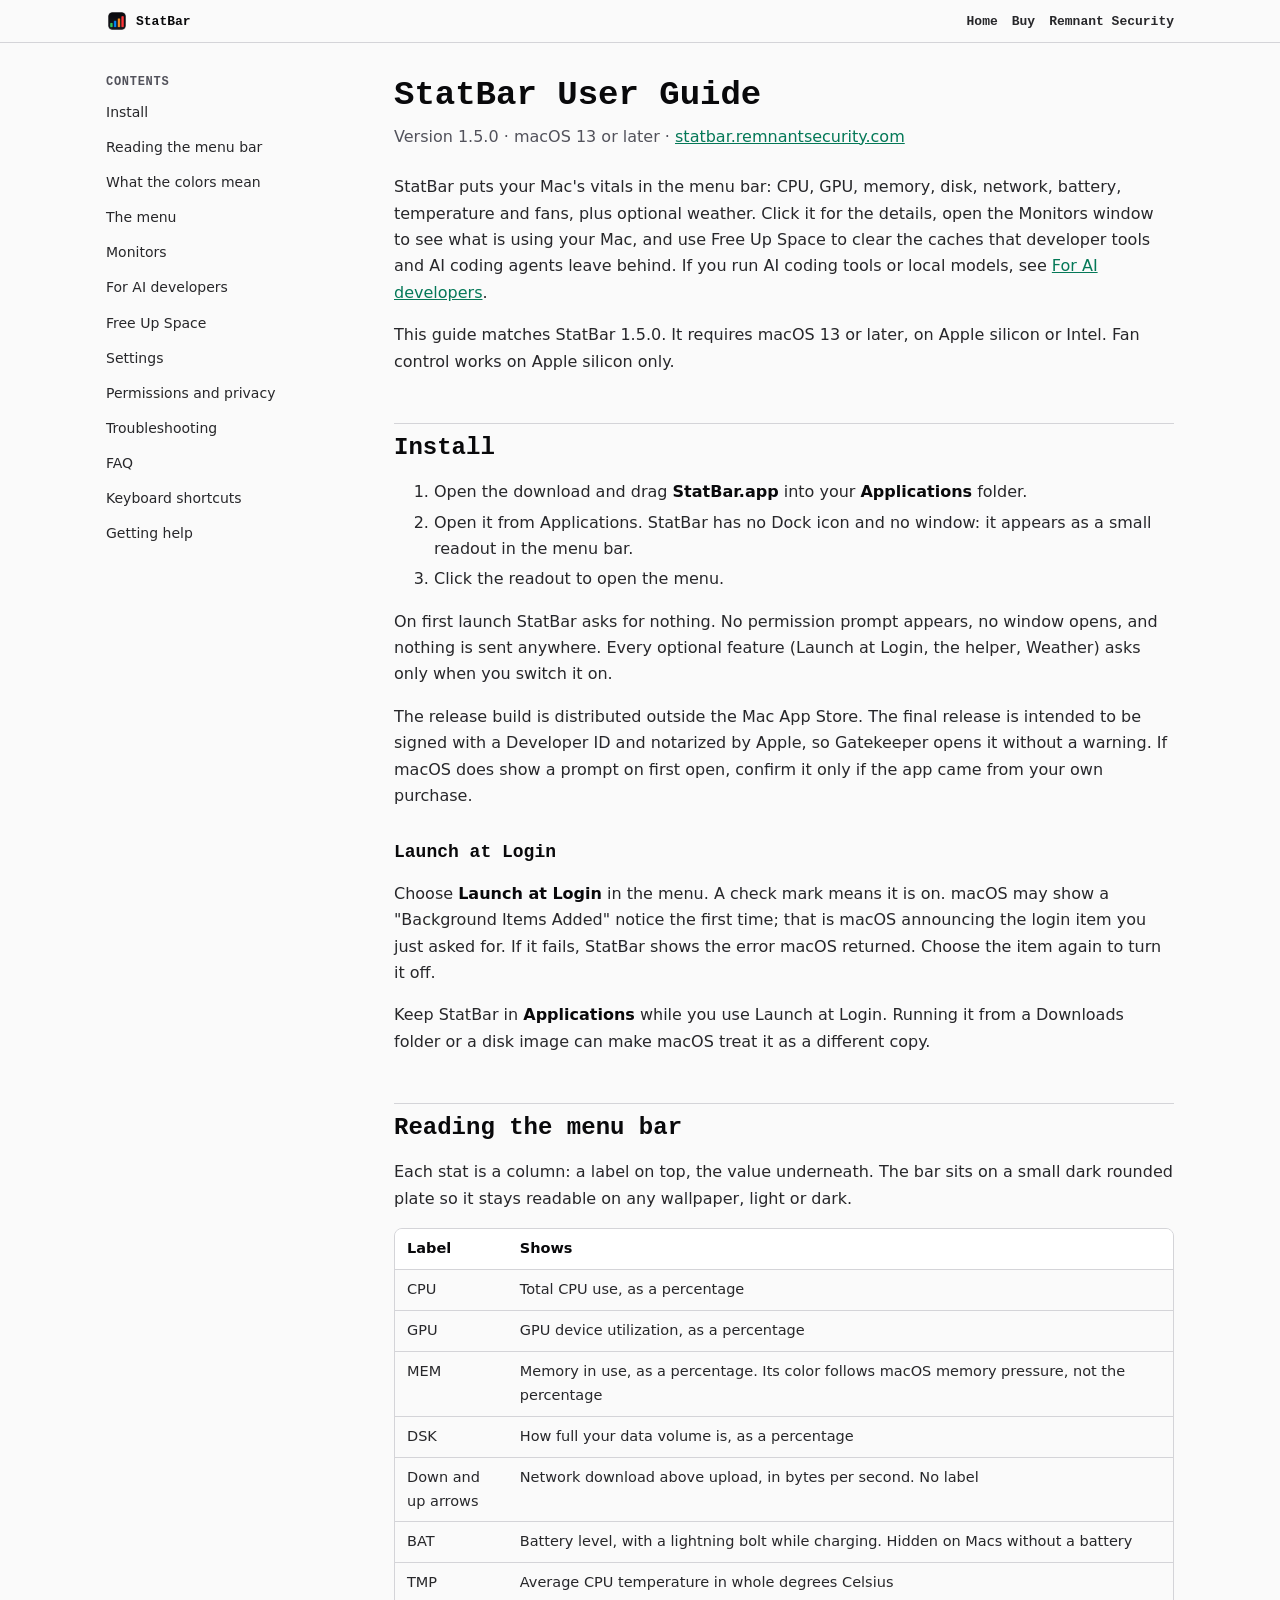
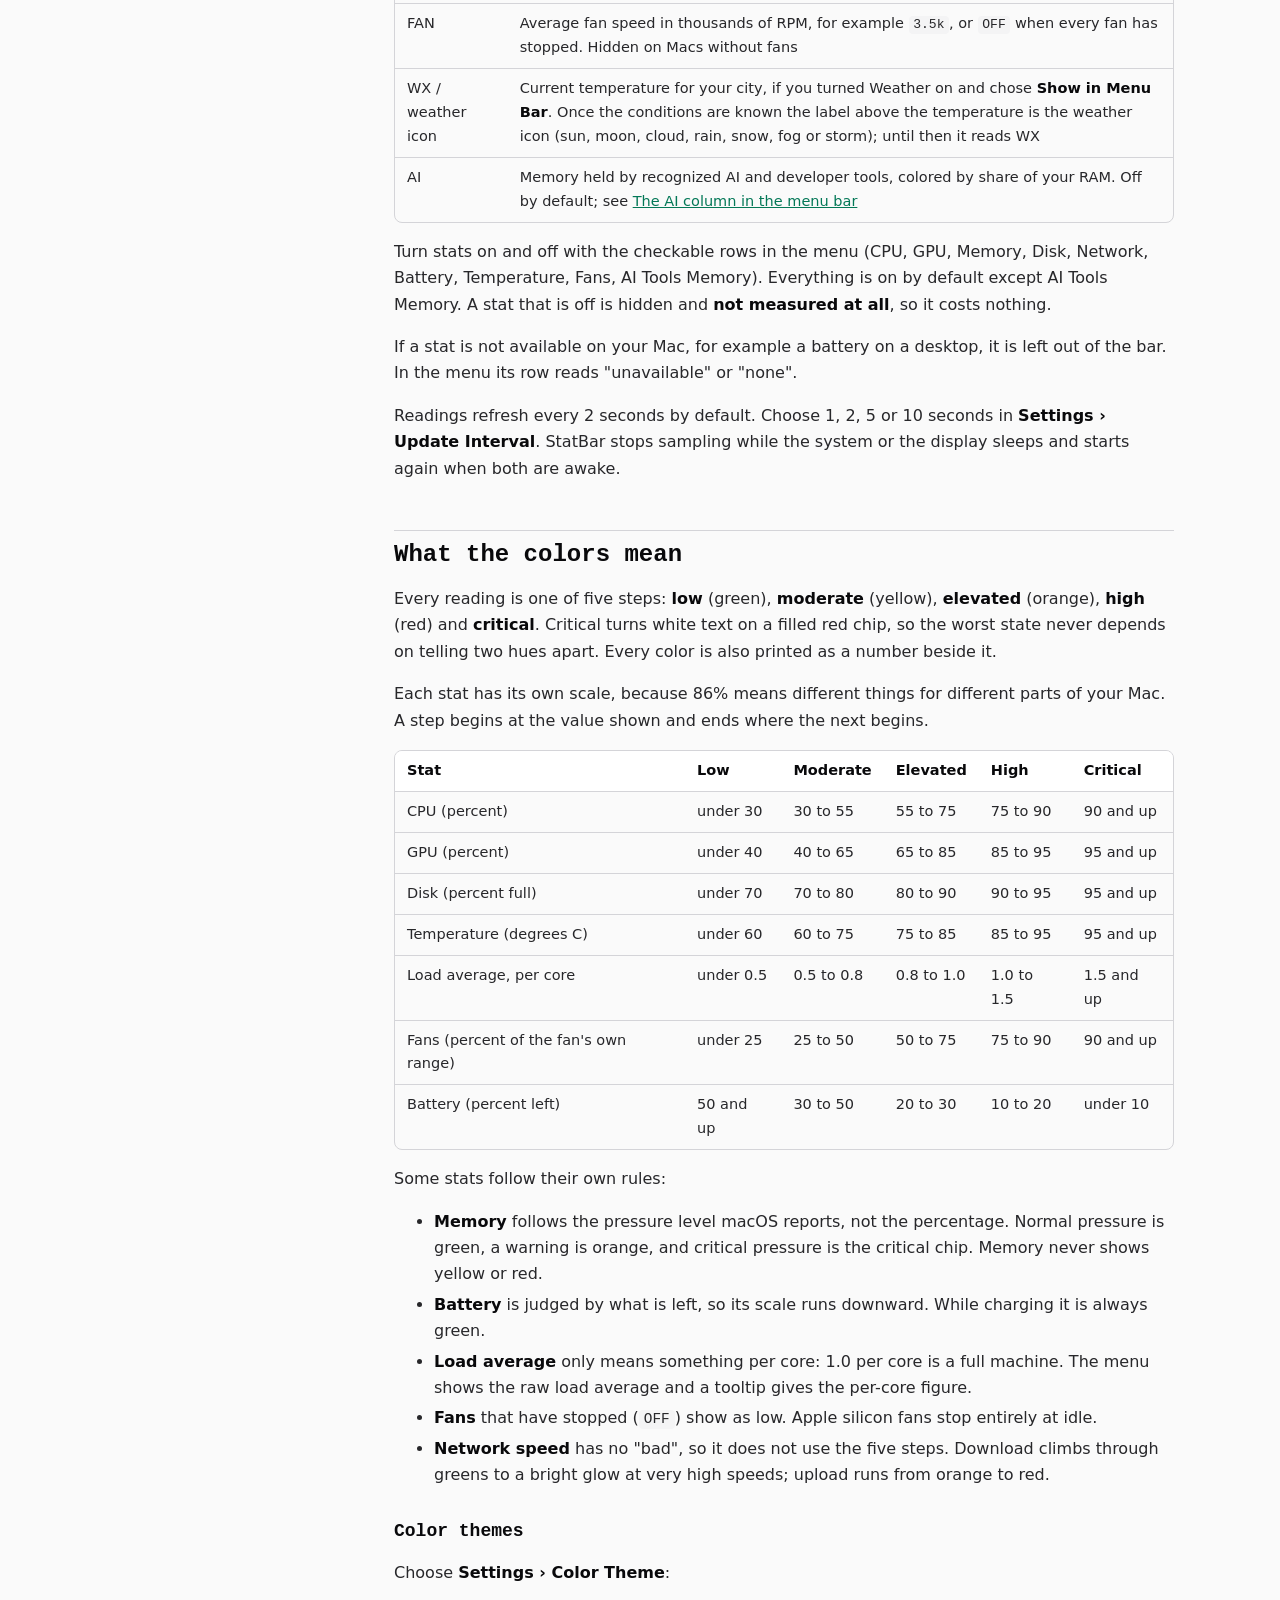
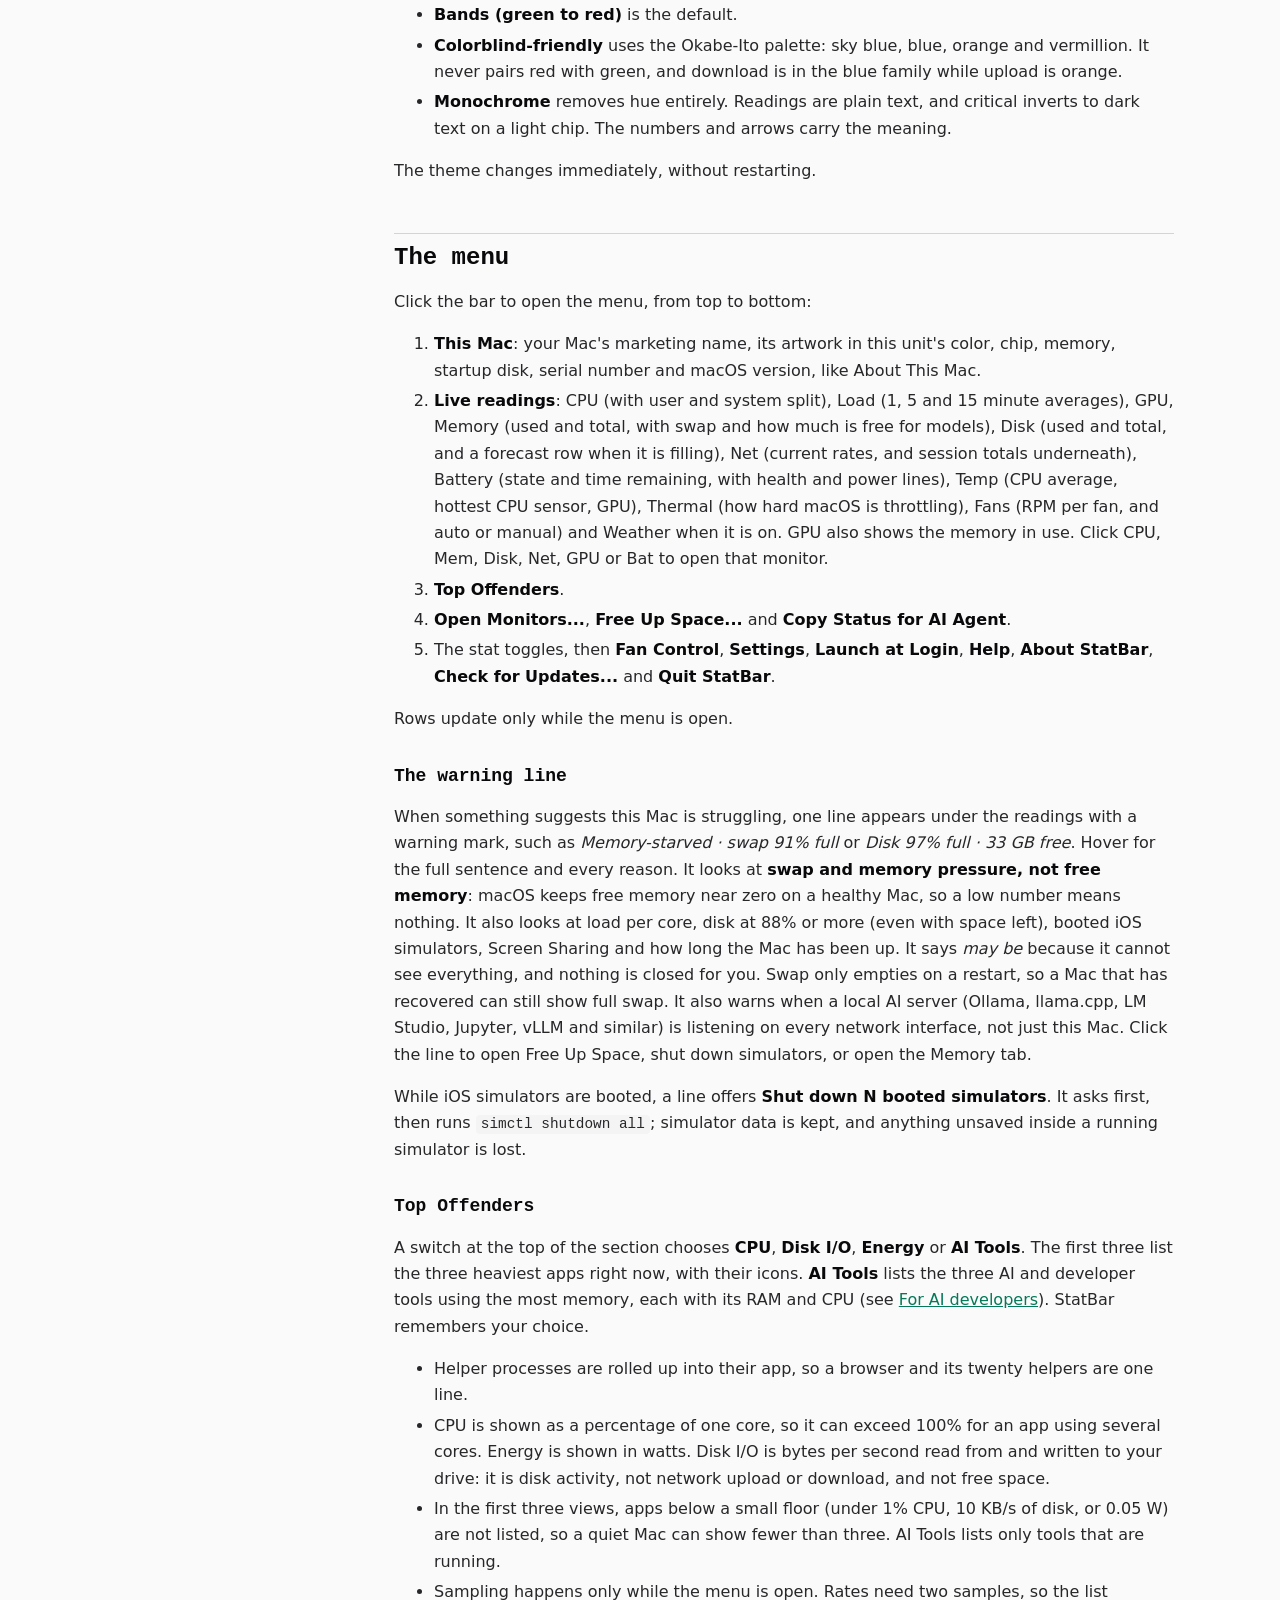
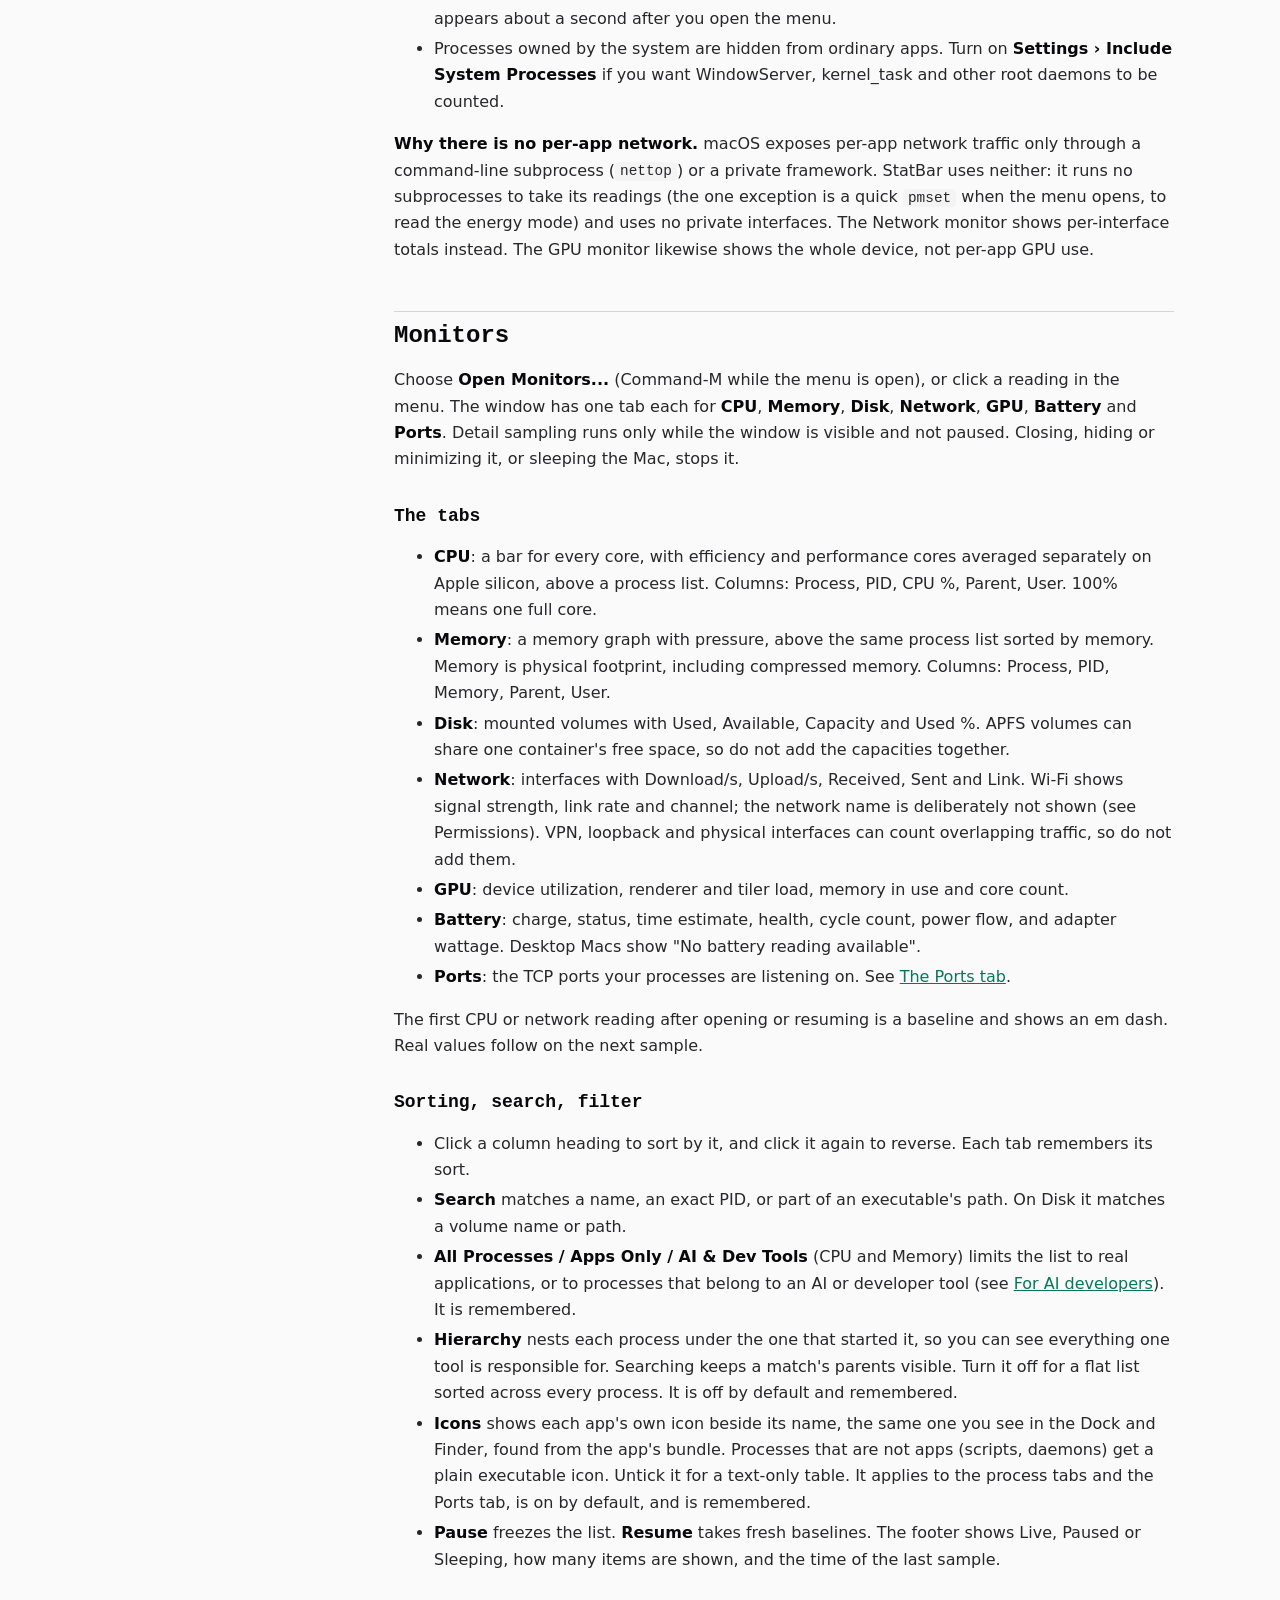
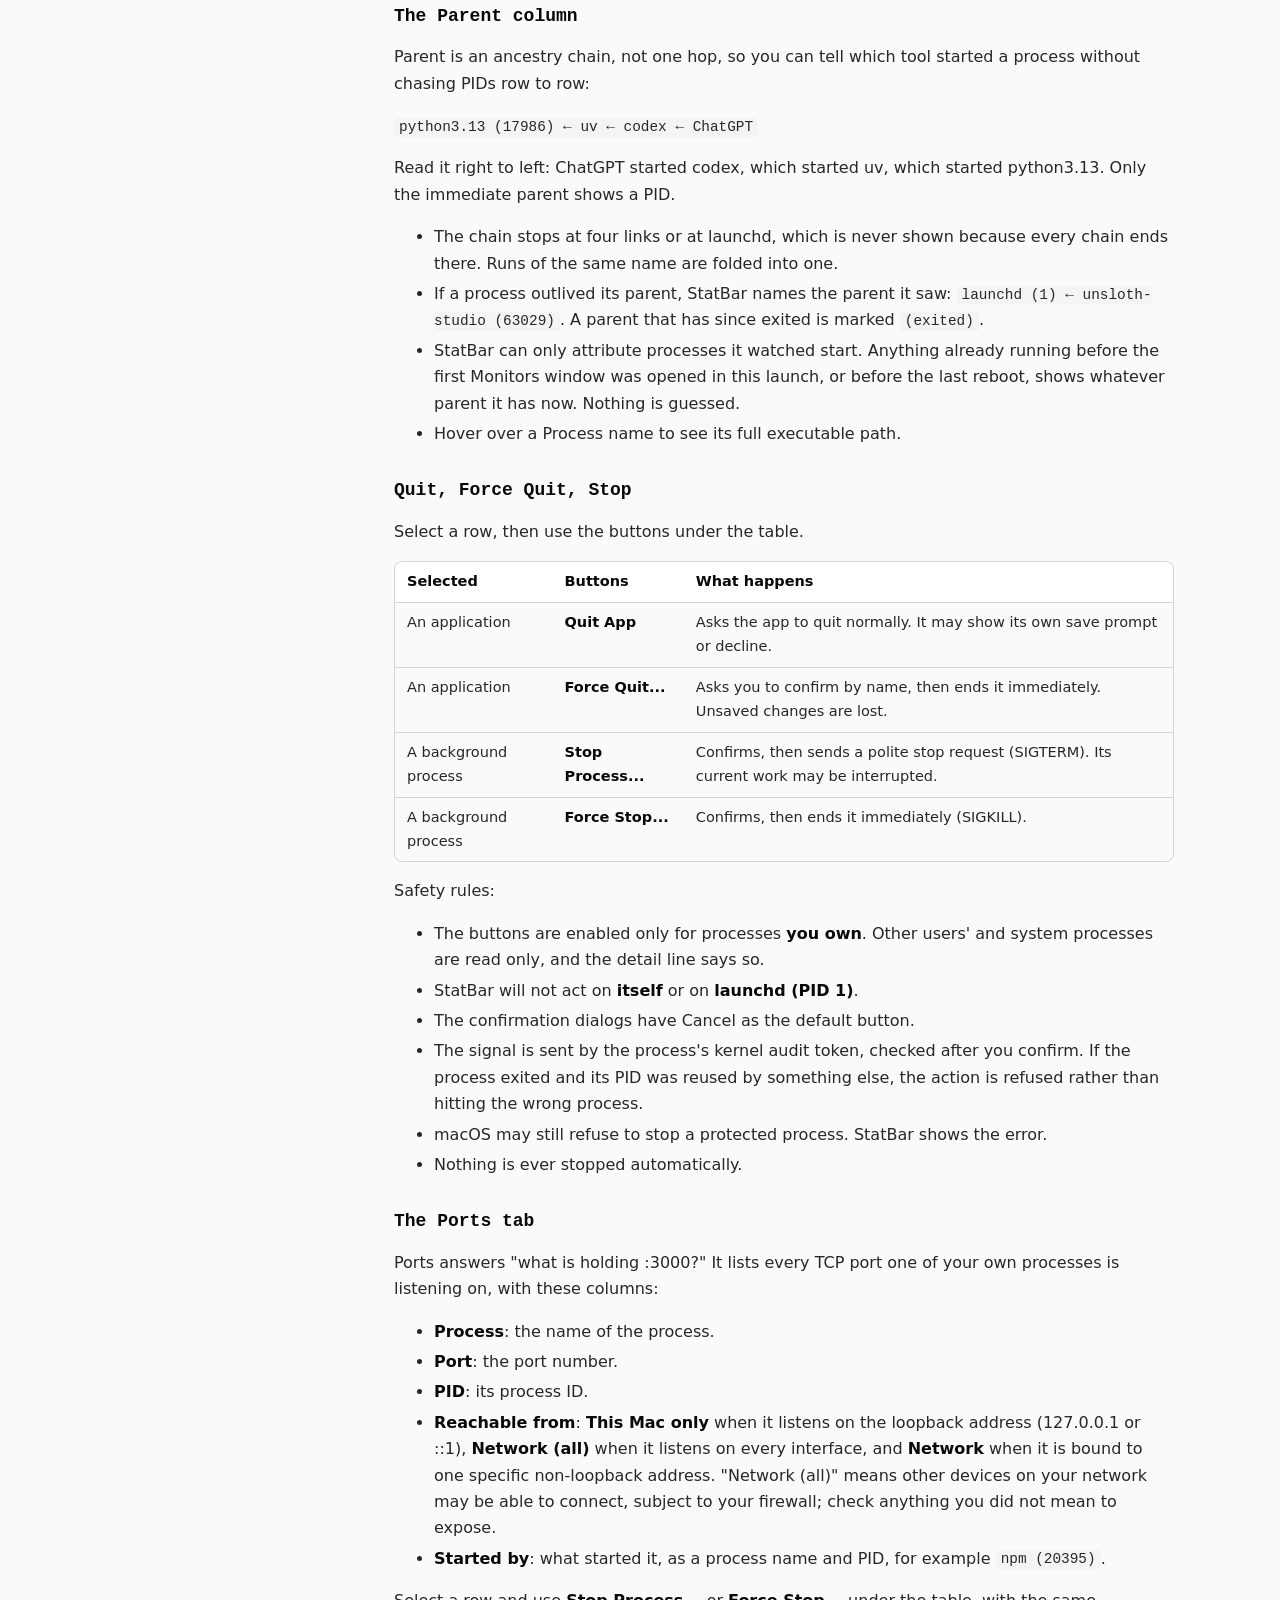
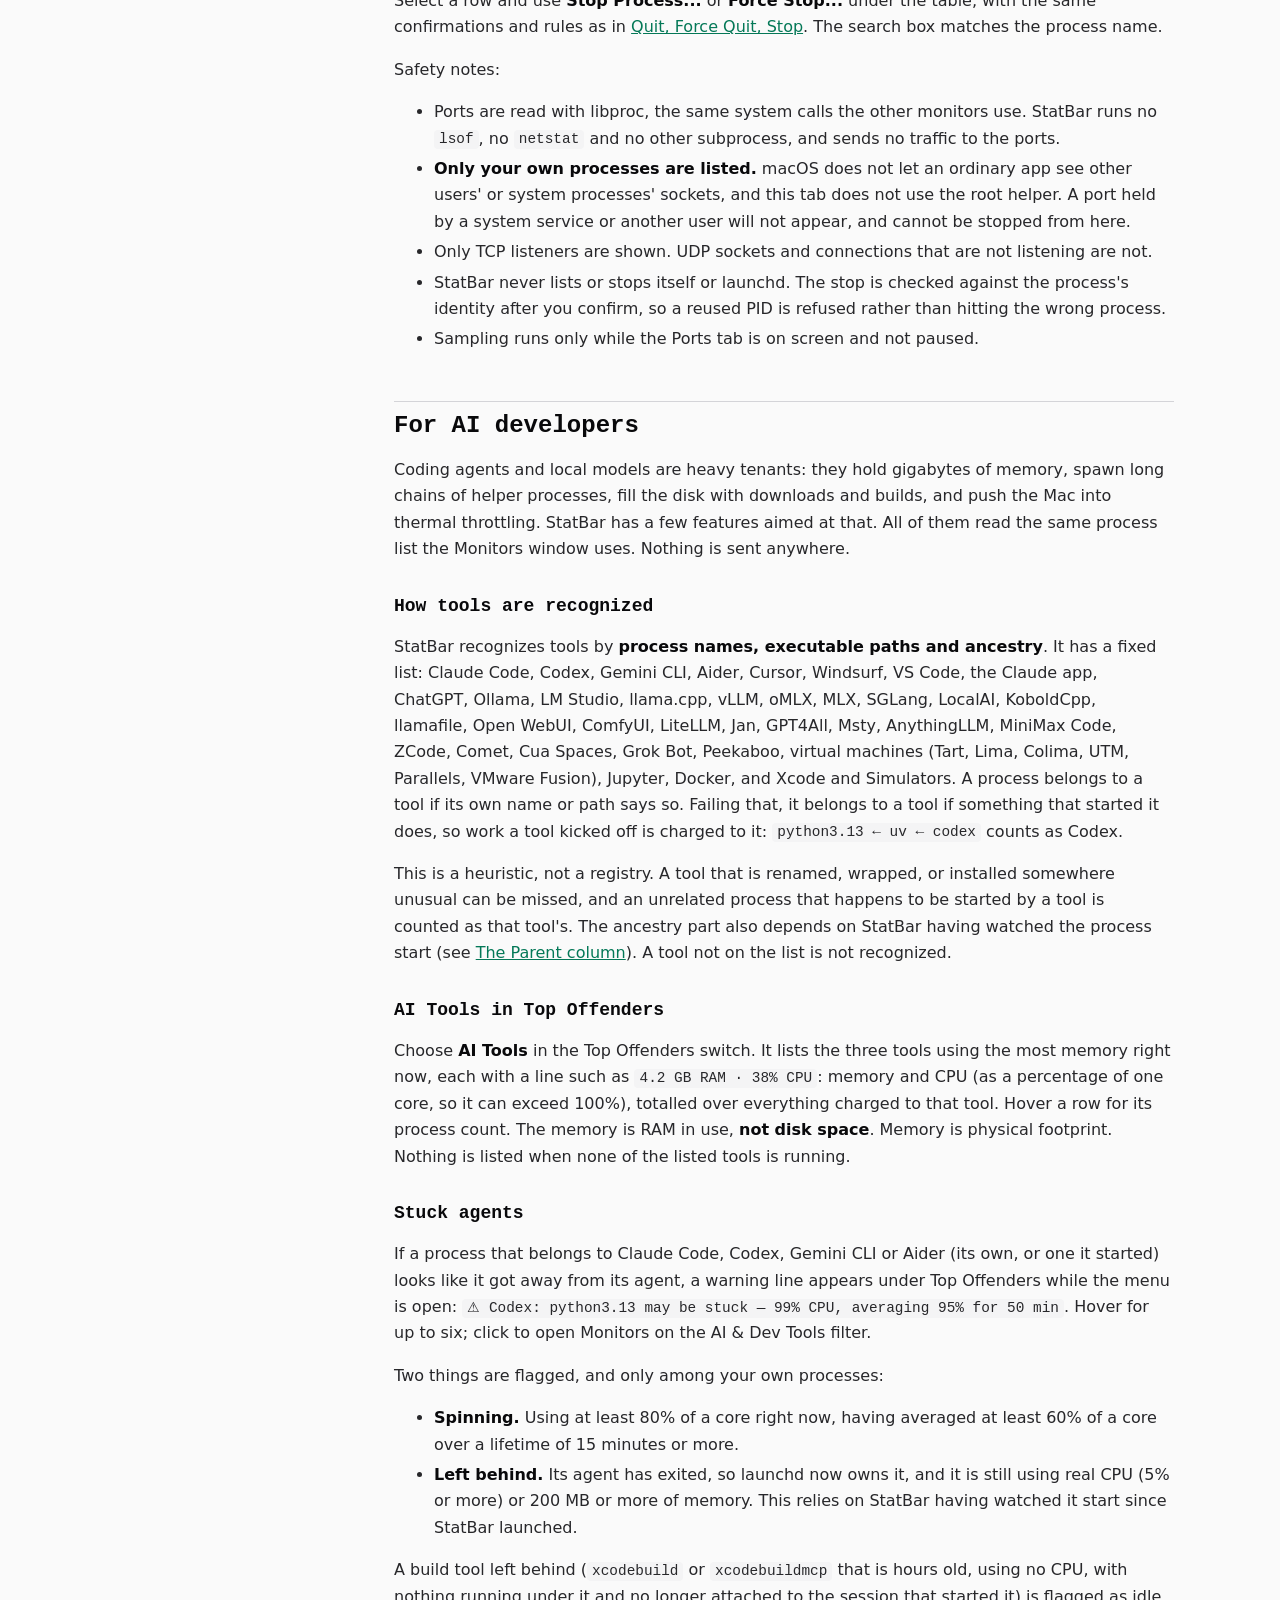
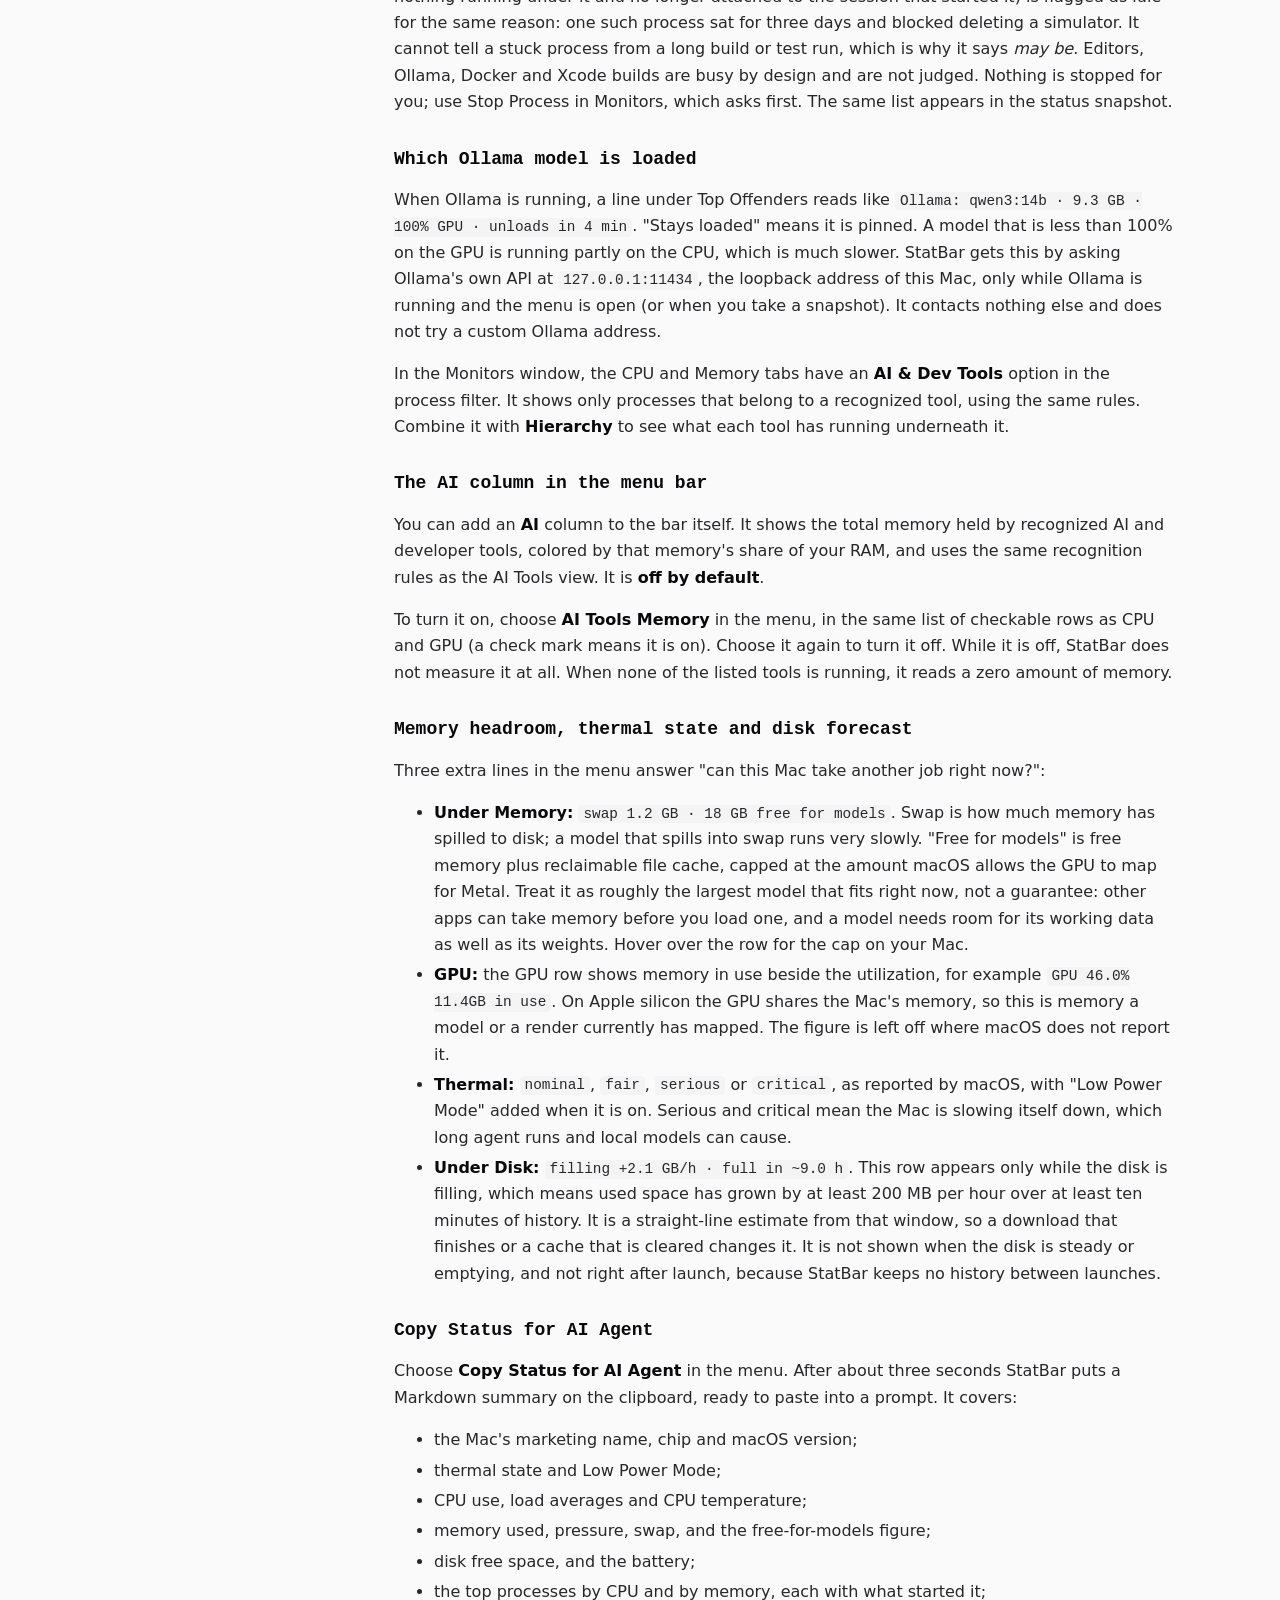
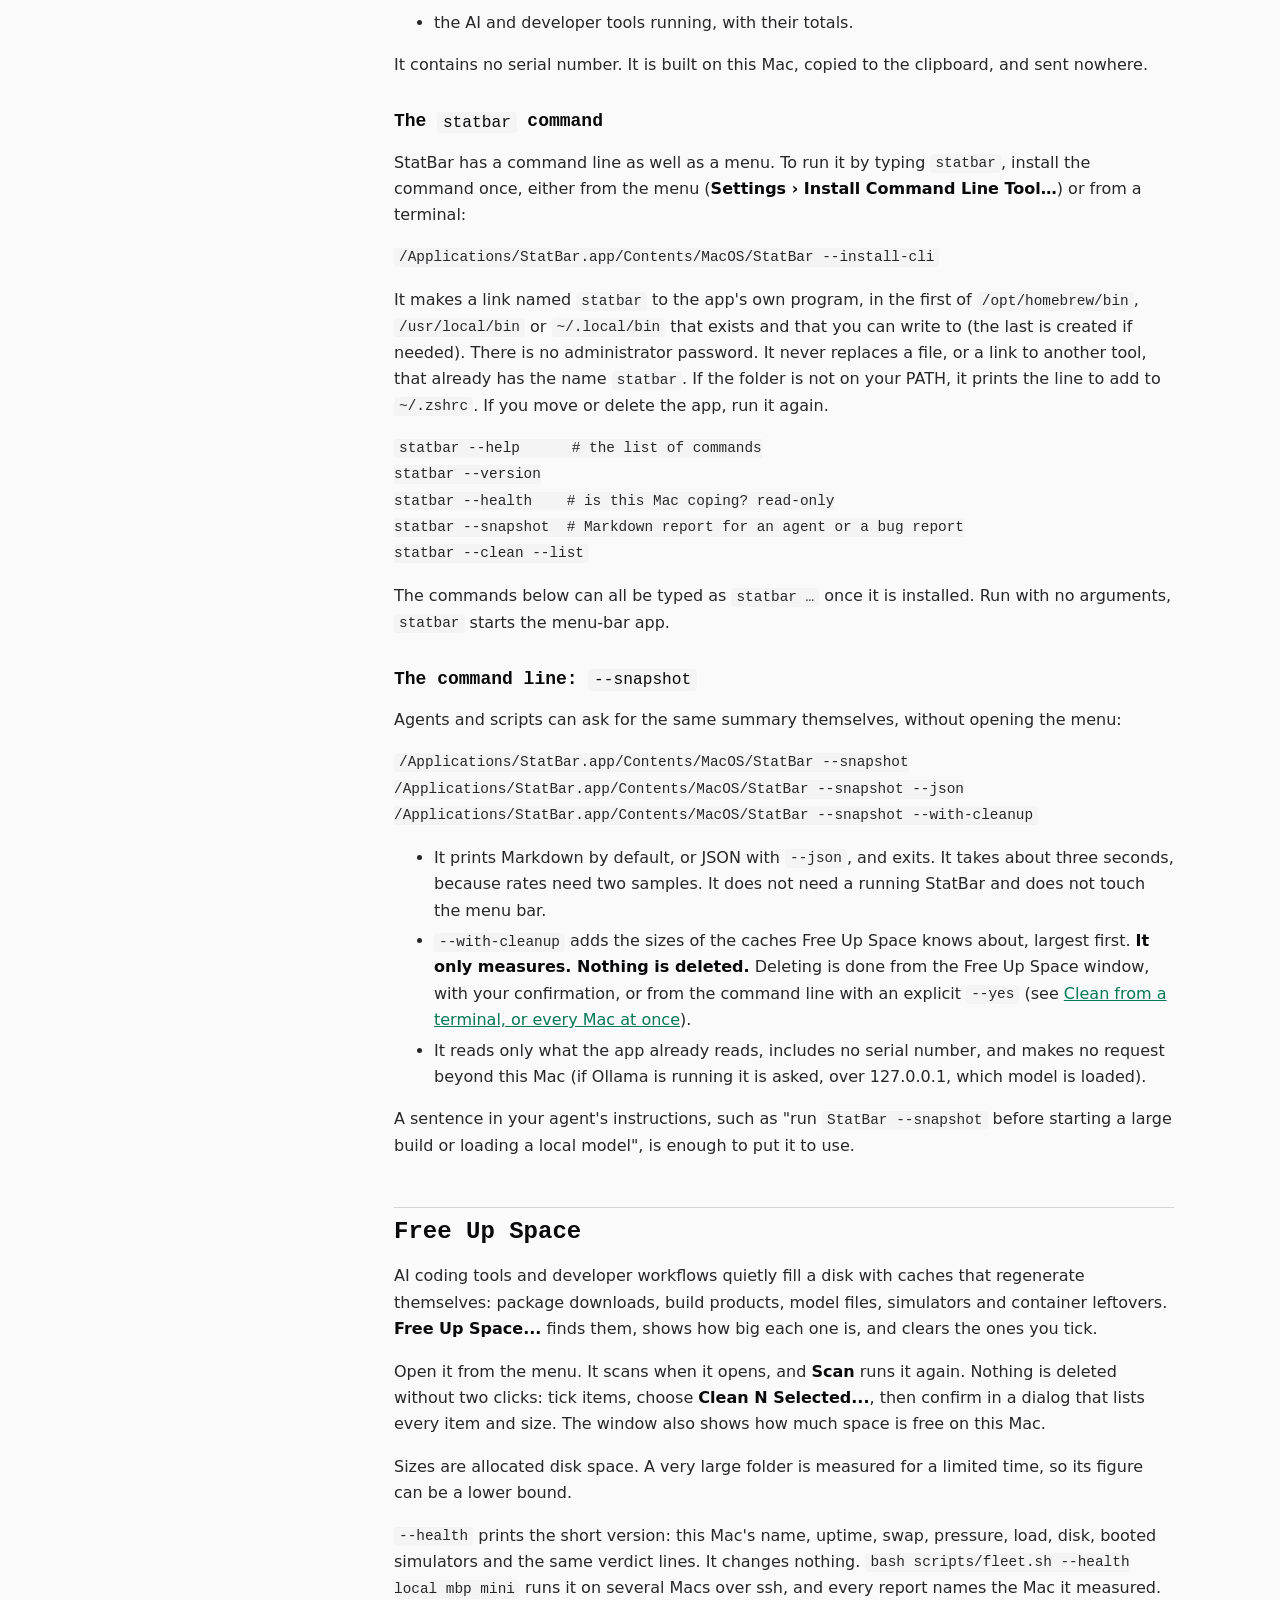
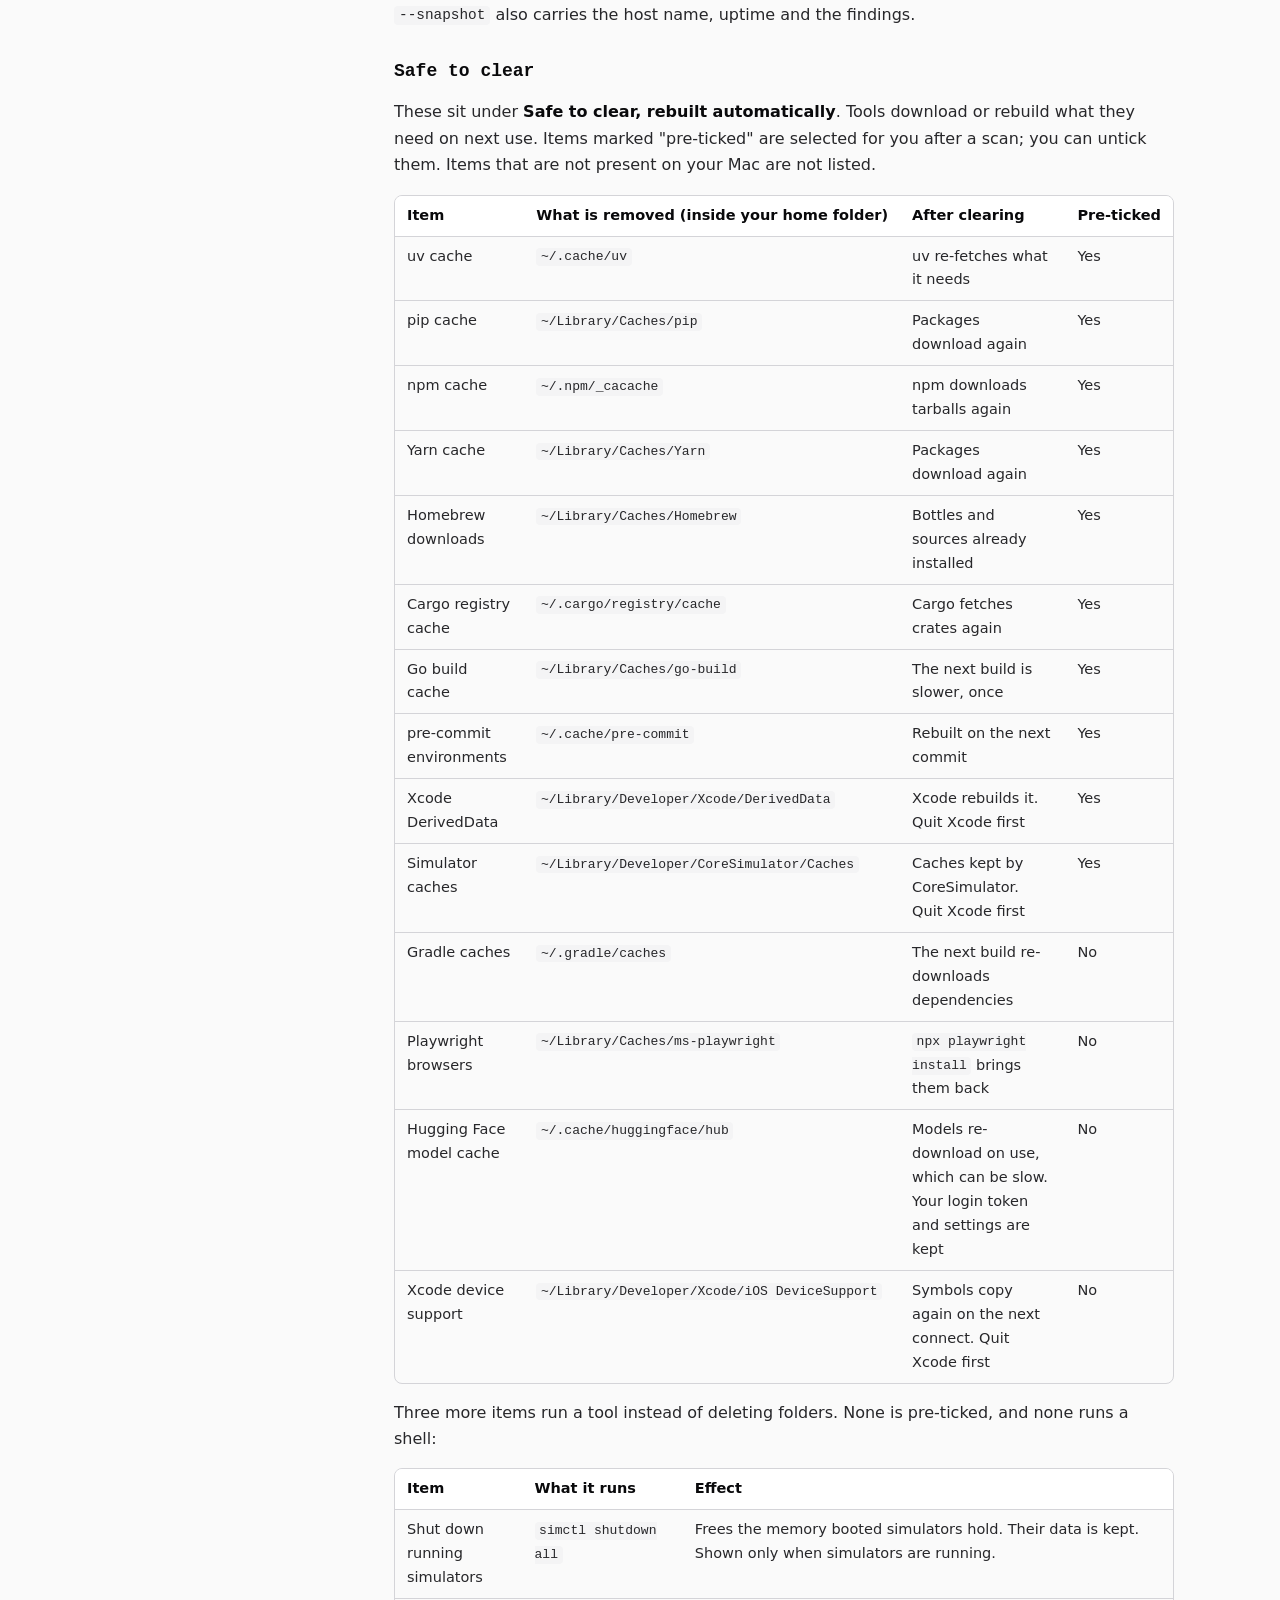
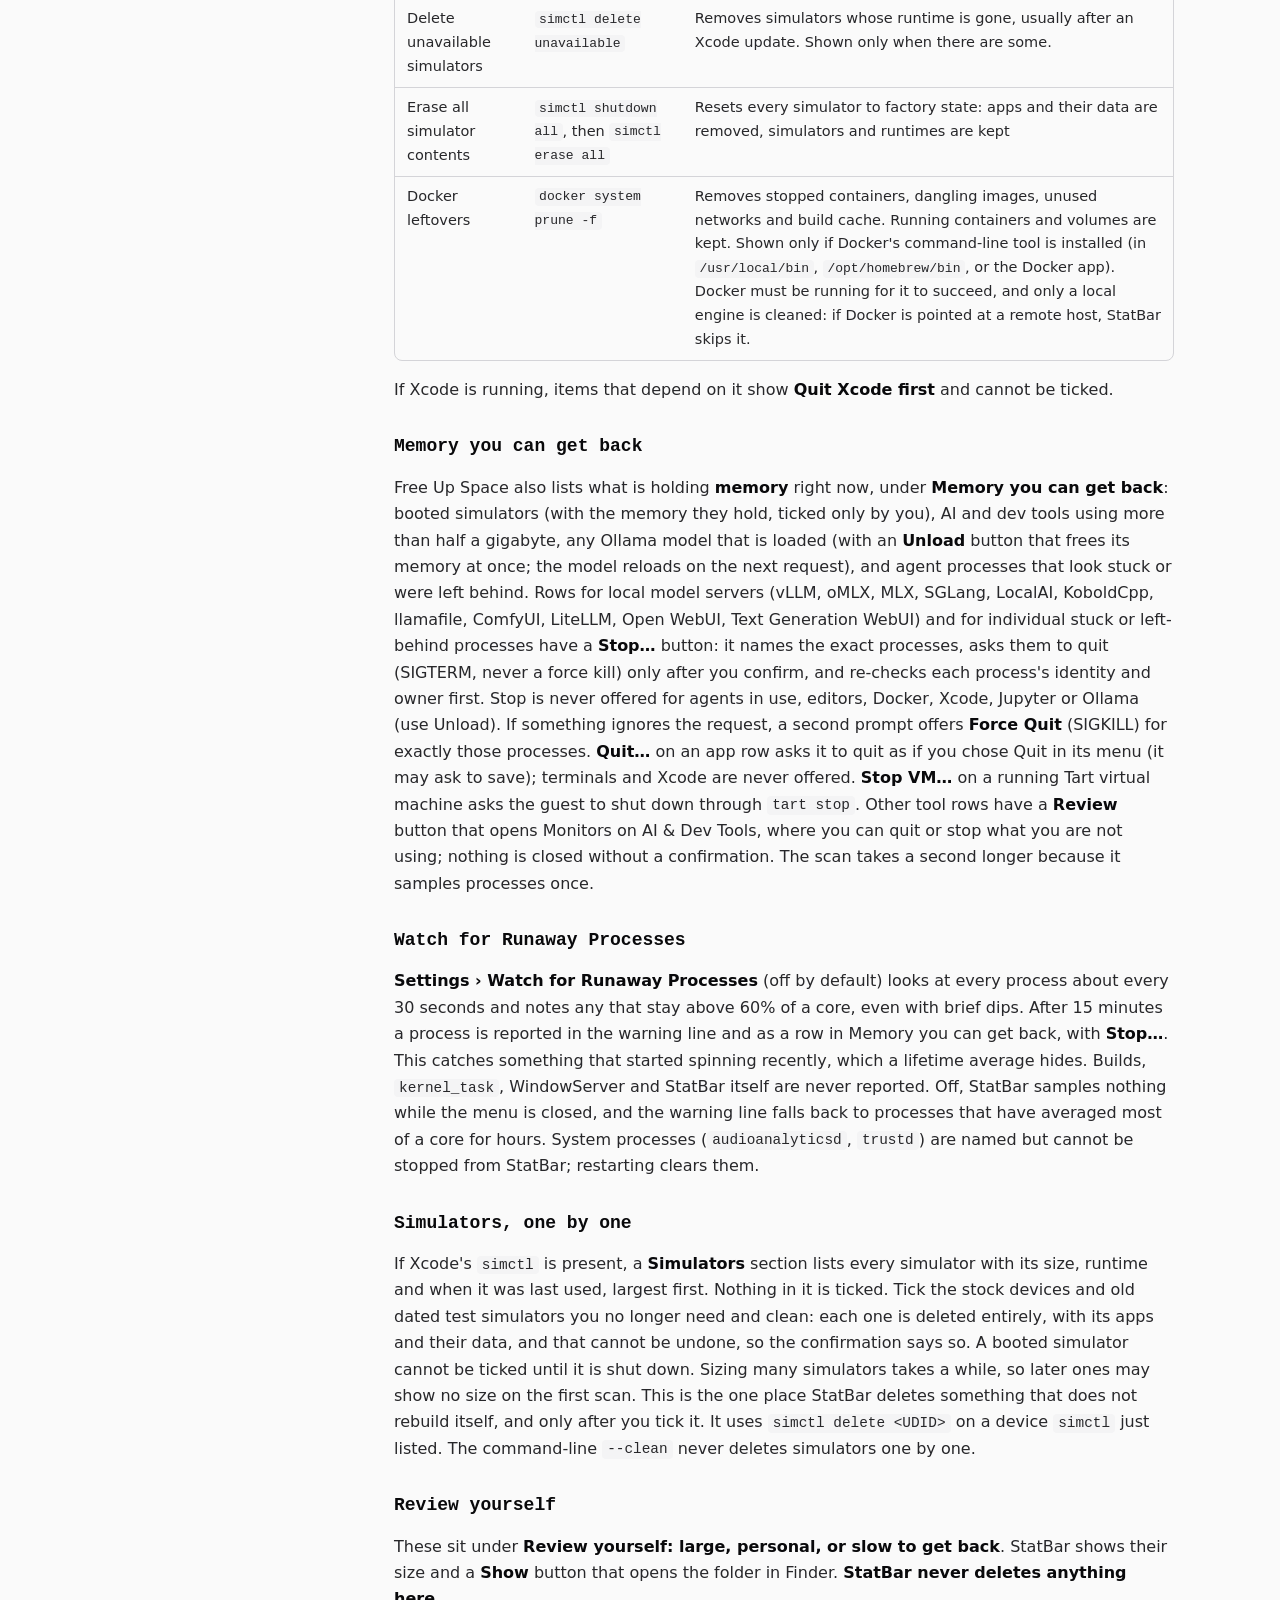
==== commit 9a89465d: "StatBar 1.5.0: Command line section, guide" ====
--- a/guide/index.html
+++ b/guide/index.html
@@ -89,9 +89,9 @@
 </ol></details></nav></aside>
 <main id="guide">
 <h1>StatBar User Guide</h1>
-<p class="lead">Version 1.4.2 · macOS 13 or later · <a href="../">statbar.remnantsecurity.com</a></p>
+<p class="lead">Version 1.5.0 · macOS 13 or later · <a href="../">statbar.remnantsecurity.com</a></p>
 <p>StatBar puts your Mac's vitals in the menu bar: CPU, GPU, memory, disk, network, battery, temperature and fans, plus optional weather. Click it for the details, open the Monitors window to see what is using your Mac, and use Free Up Space to clear the caches that developer tools and AI coding agents leave behind. If you run AI coding tools or local models, see <a href="#for-ai-developers">For AI developers</a>.</p>
-<p>This guide matches StatBar 1.4.2. It requires macOS 13 or later, on Apple silicon or Intel. Fan control works on Apple silicon only.</p>
+<p>This guide matches StatBar 1.5.0. It requires macOS 13 or later, on Apple silicon or Intel. Fan control works on Apple silicon only.</p>
 <h2 id="install">Install</h2>
 <ol type="1">
 <li>Open the download and drag <strong>StatBar.app</strong> into your <strong>Applications</strong> folder.</li>
@@ -403,6 +403,16 @@
 <li>the AI and developer tools running, with their totals.</li>
 </ul>
 <p>It contains no serial number. It is built on this Mac, copied to the clipboard, and sent nowhere.</p>
+<h3 id="the-statbar-command">The <code>statbar</code> command</h3>
+<p>StatBar has a command line as well as a menu. To run it by typing <code>statbar</code>, install the command once, either from the menu (<strong>Settings › Install Command Line Tool…</strong>) or from a terminal:</p>
+<pre class="sh"><code>/Applications/StatBar.app/Contents/MacOS/StatBar --install-cli</code></pre>
+<p>It makes a link named <code>statbar</code> to the app's own program, in the first of <code>/opt/homebrew/bin</code>, <code>/usr/local/bin</code> or <code>~/.local/bin</code> that exists and that you can write to (the last is created if needed). There is no administrator password. It never replaces a file, or a link to another tool, that already has the name <code>statbar</code>. If the folder is not on your PATH, it prints the line to add to <code>~/.zshrc</code>. If you move or delete the app, run it again.</p>
+<pre class="sh"><code>statbar --help      # the list of commands
+statbar --version
+statbar --health    # is this Mac coping? read-only
+statbar --snapshot  # Markdown report for an agent or a bug report
+statbar --clean --list</code></pre>
+<p>The commands below can all be typed as <code>statbar …</code> once it is installed. Run with no arguments, <code>statbar</code> starts the menu-bar app.</p>
 <h3 id="the-command-line---snapshot">The command line: <code>--snapshot</code></h3>
 <p>Agents and scripts can ask for the same summary themselves, without opening the menu:</p>
 <pre class="sh"><code>/Applications/StatBar.app/Contents/MacOS/StatBar --snapshot
@@ -591,6 +601,7 @@
 <li><strong>Update Interval</strong>: 1, 2, 5 or 10 seconds. The default is 2.</li>
 <li><strong>Appearance</strong>: <strong>Forge Dark</strong> (the default) gives the monitor windows a compact dark look. <strong>Light</strong> draws the menu and monitor windows in the light appearance, with deeper colors so green and yellow stay readable on white. <strong>Follow macOS</strong> uses whatever the system is set to. The menu bar readout keeps its own dark plate in every mode, and Free Up Space keeps its dark backdrop.</li>
 <li><strong>Menu Bar Text Size</strong>: <strong>Standard</strong>, <strong>Large</strong> (the default) or <strong>Extra Large</strong>. Two rows must fit the bar, so Extra Large only applies on Macs with a taller (notched) menu bar. If macOS hides the StatBar item because the bar is crowded, choose Standard.</li>
+<li><strong>Install Command Line Tool…</strong>: adds the <code>statbar</code> command (see <strong>The <code>statbar</code> command</strong>). Nothing happens until you click it.</li>
 <li><strong>Color Theme</strong>: Bands, Colorblind-friendly or Monochrome. See above.</li>
 <li><strong>Weather</strong>: see below.</li>
 <li><strong>Include System Processes</strong>: see below.</li>
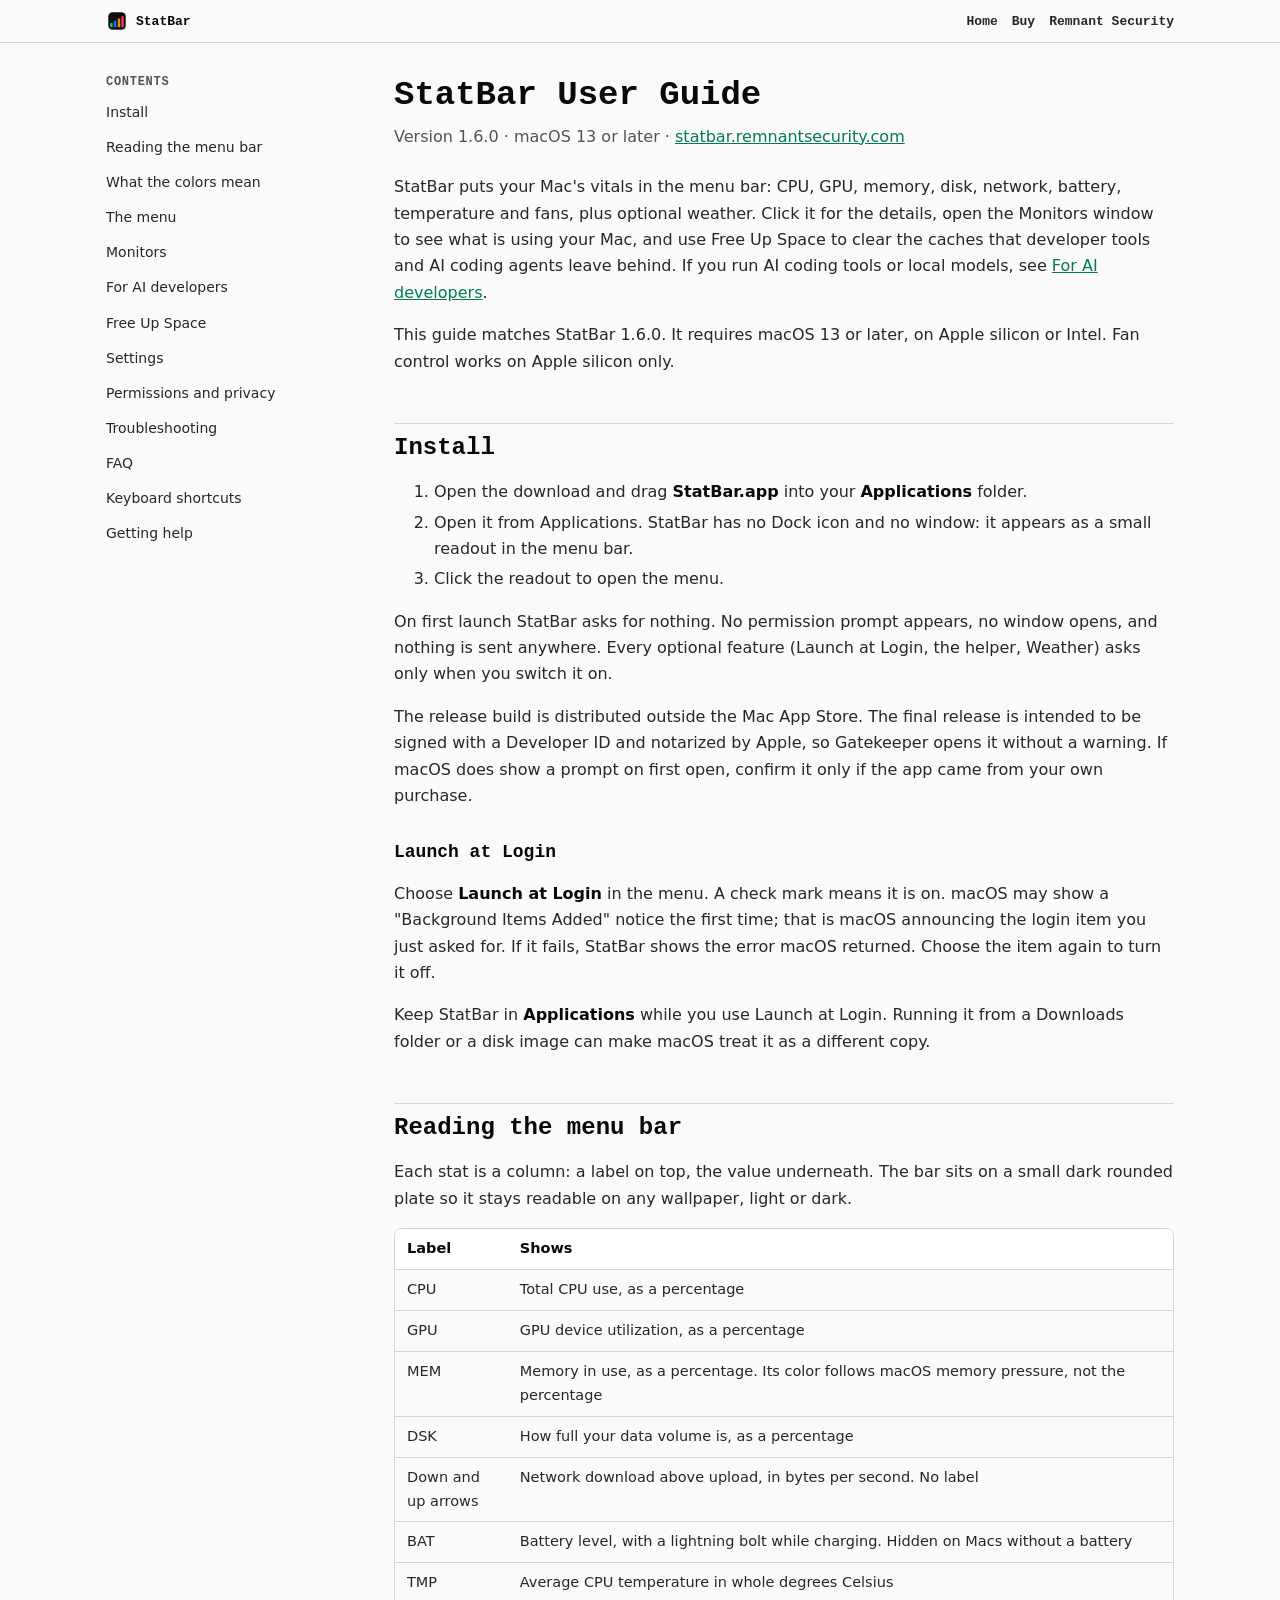
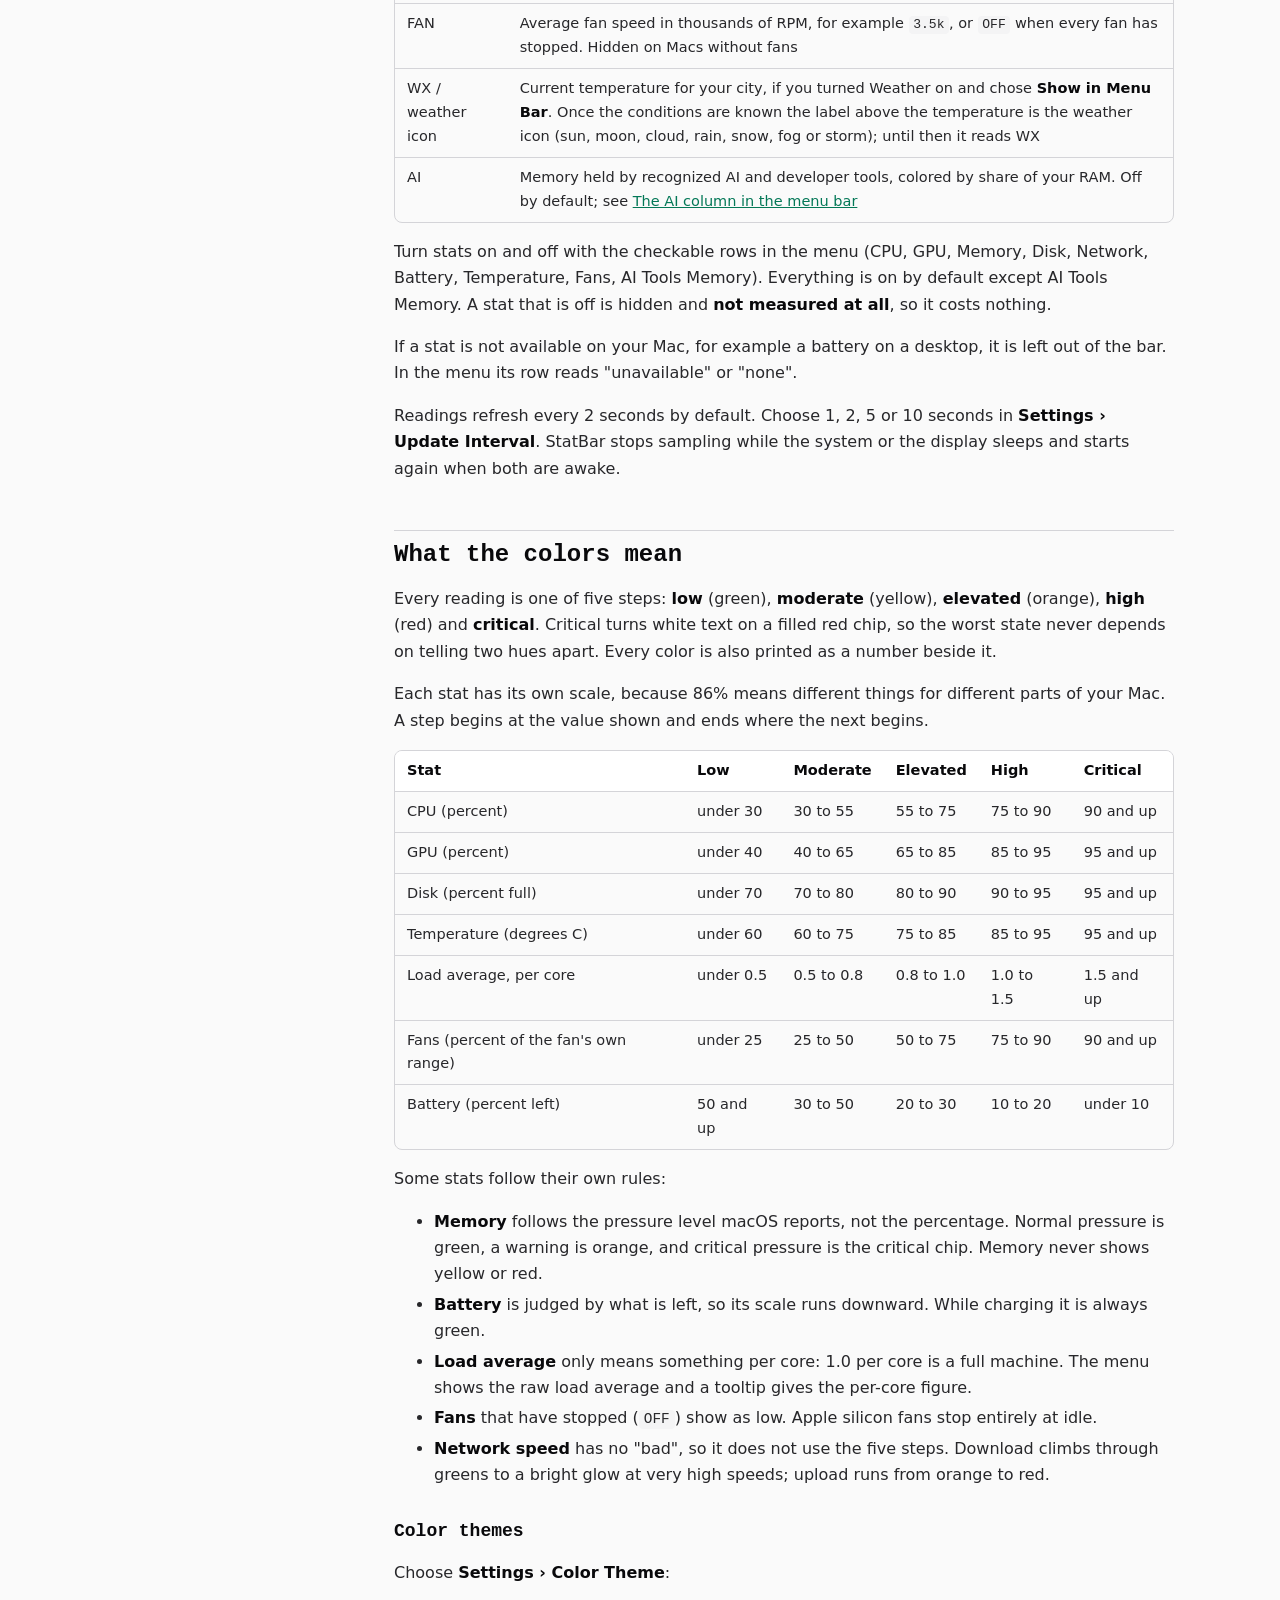
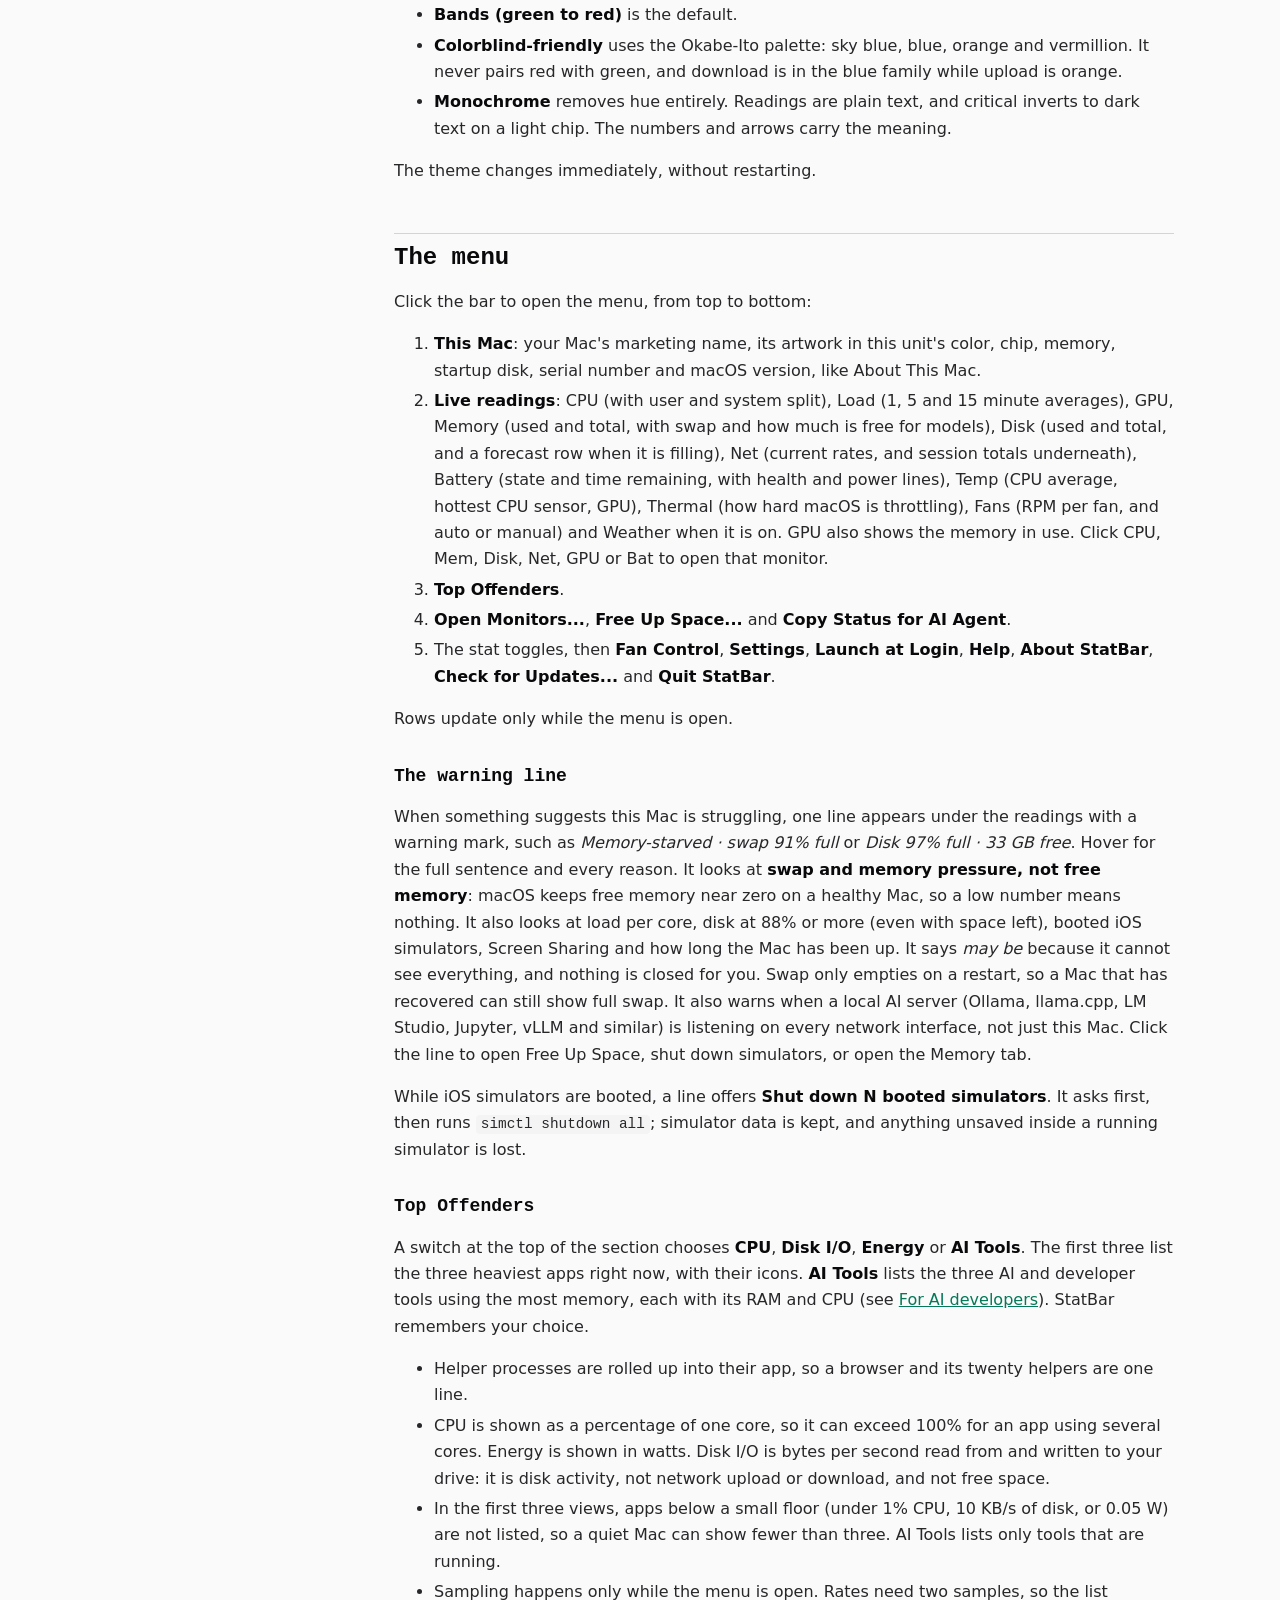
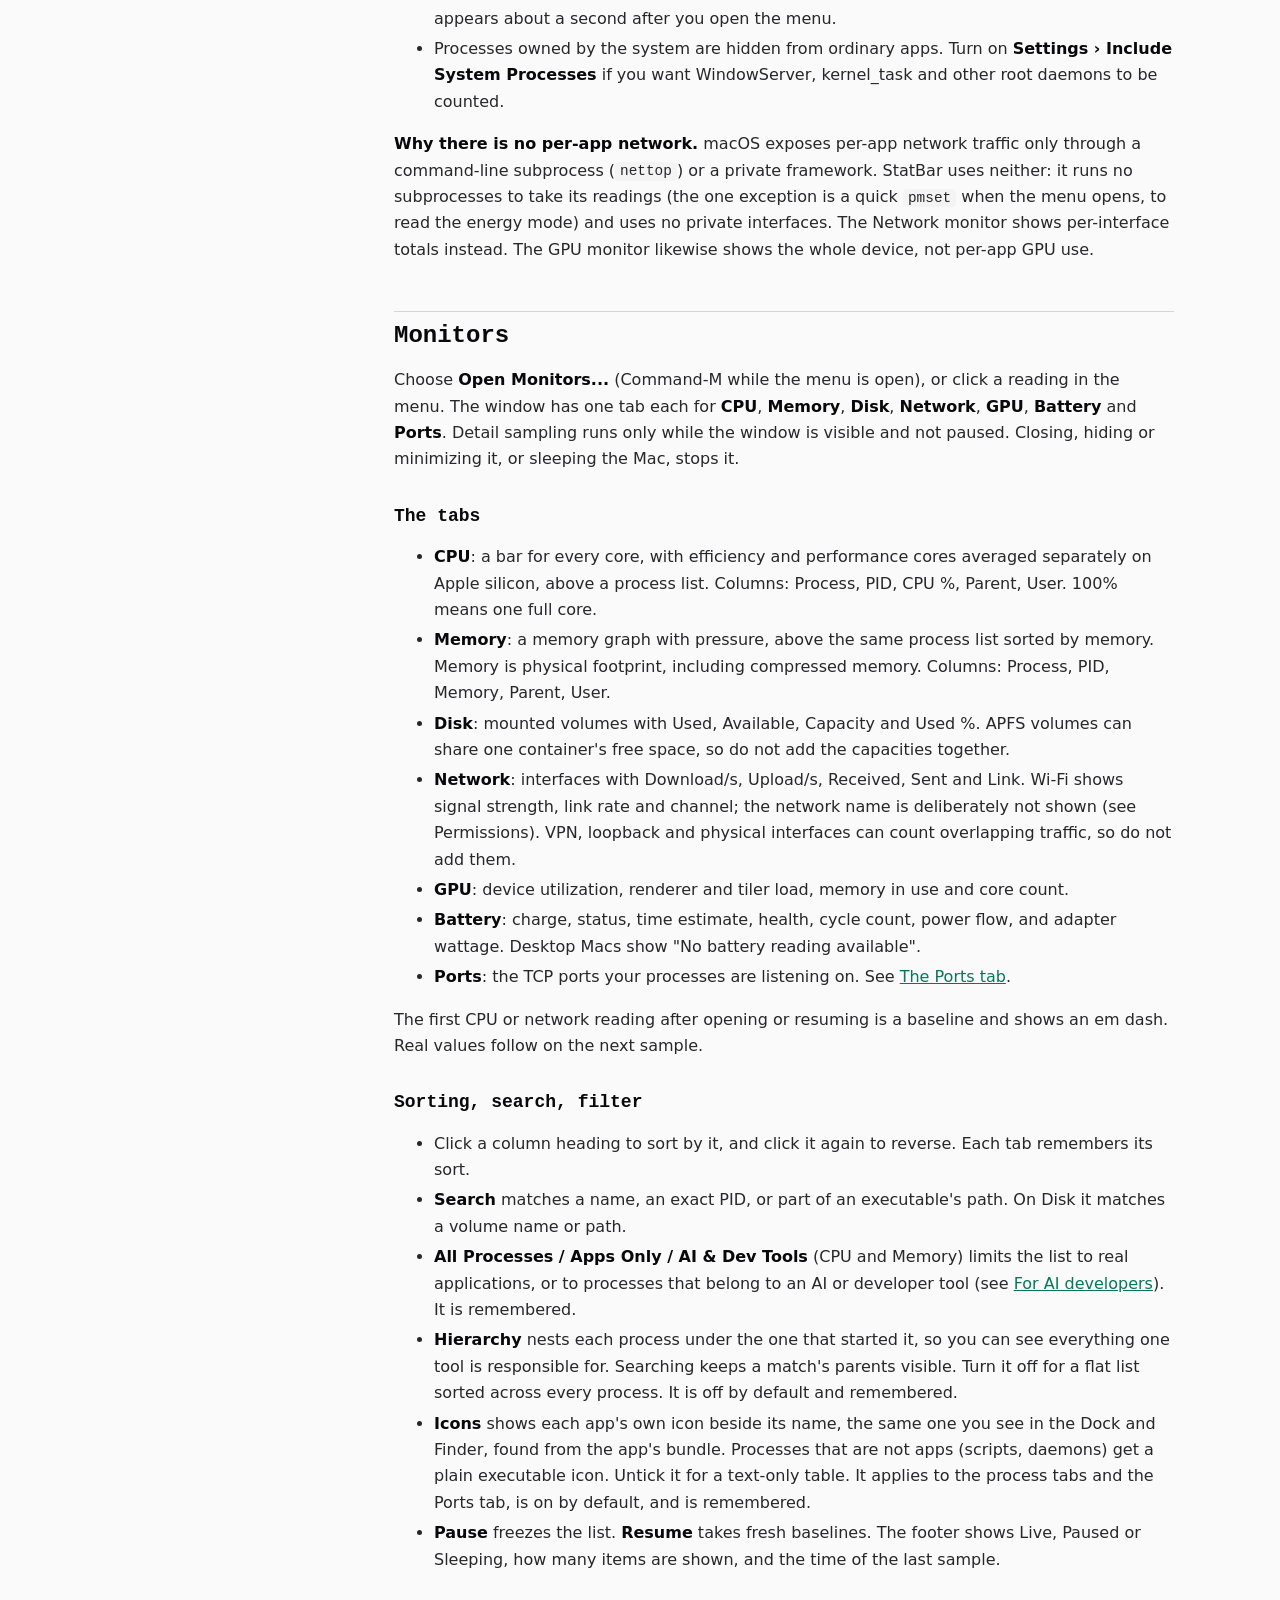
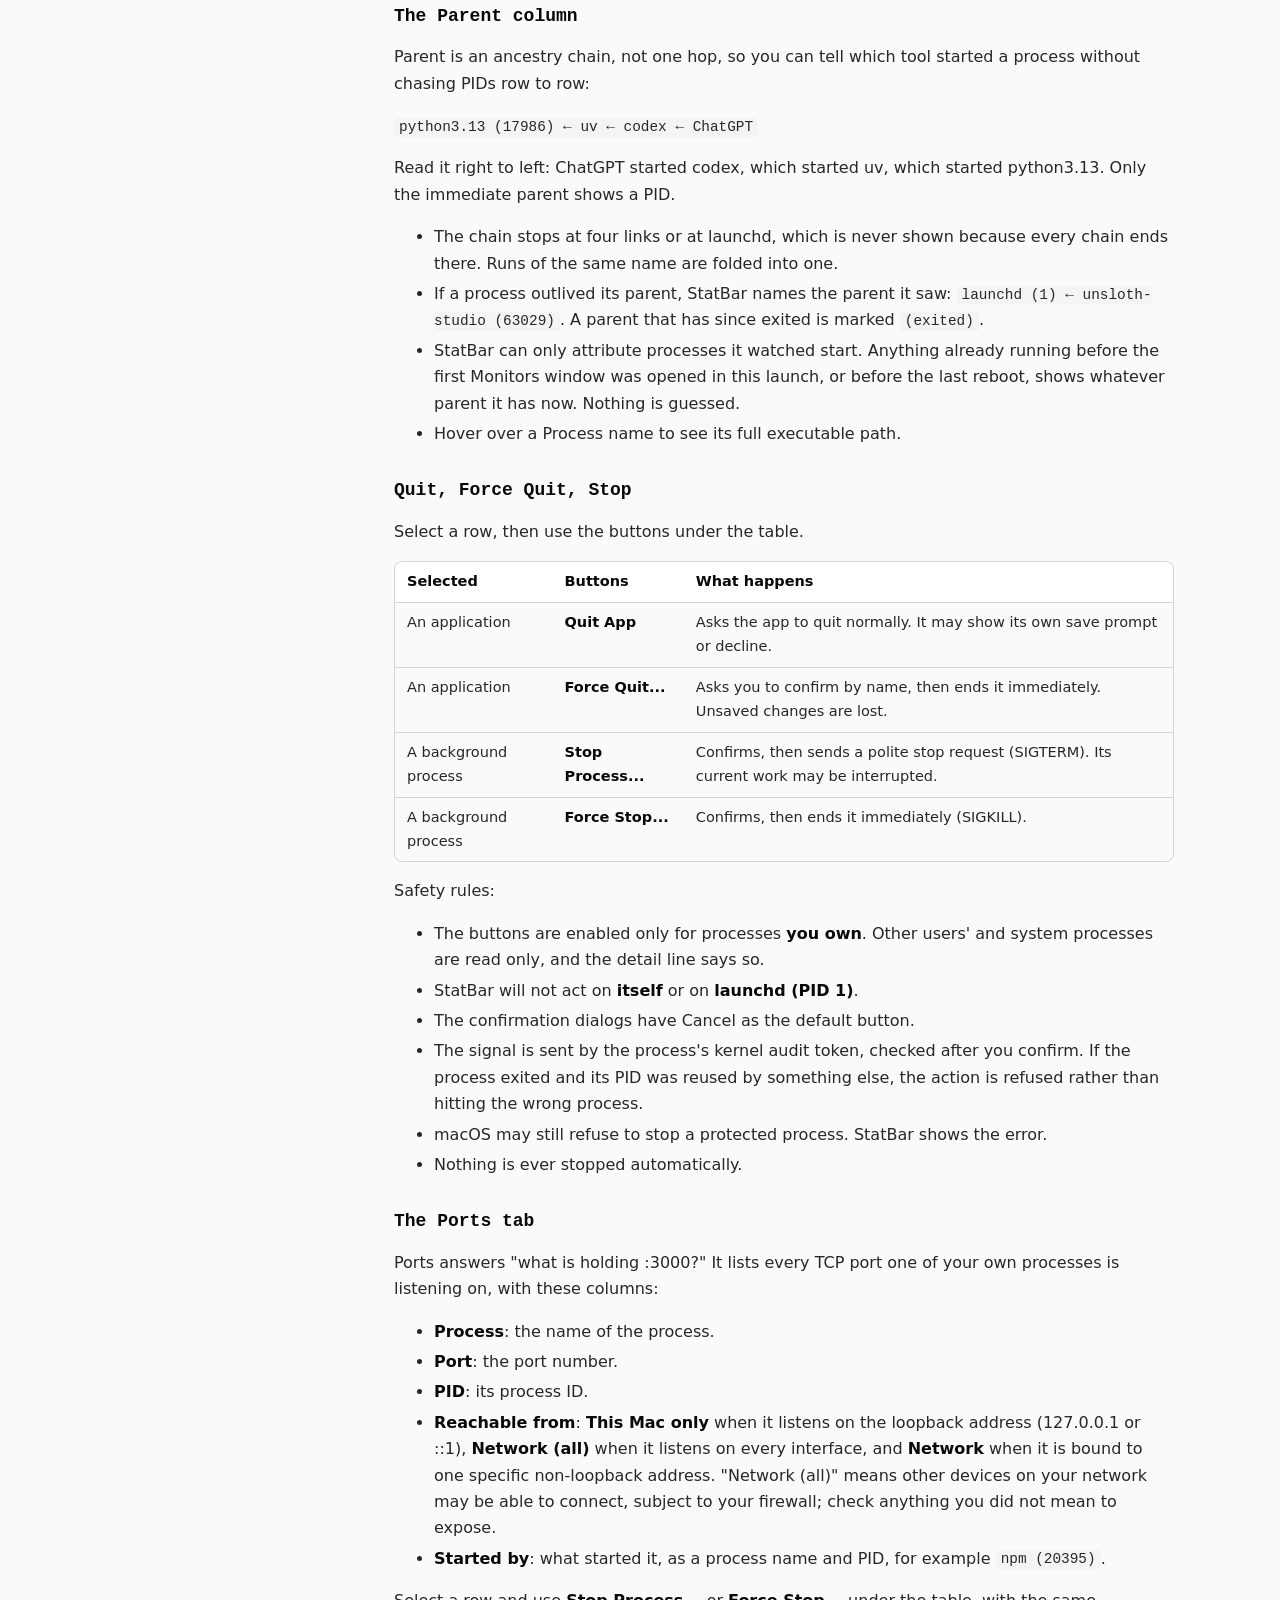
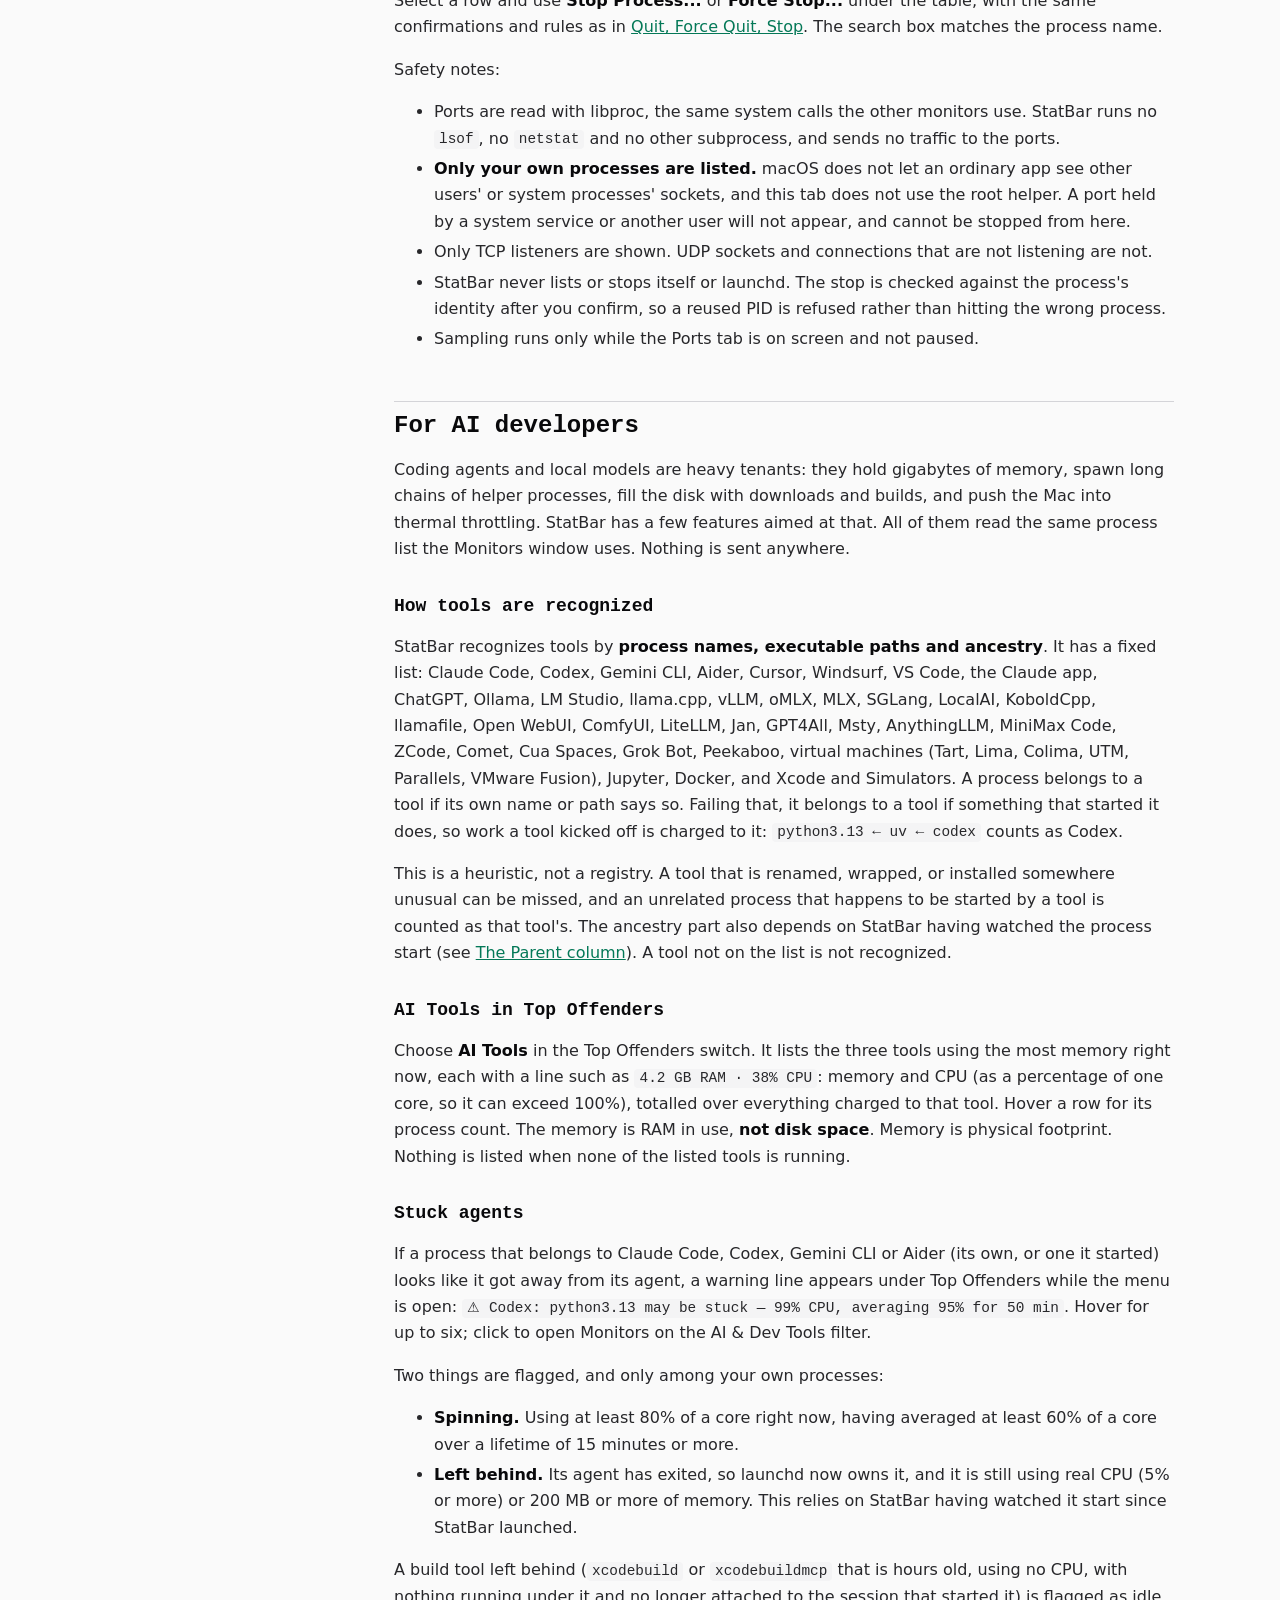
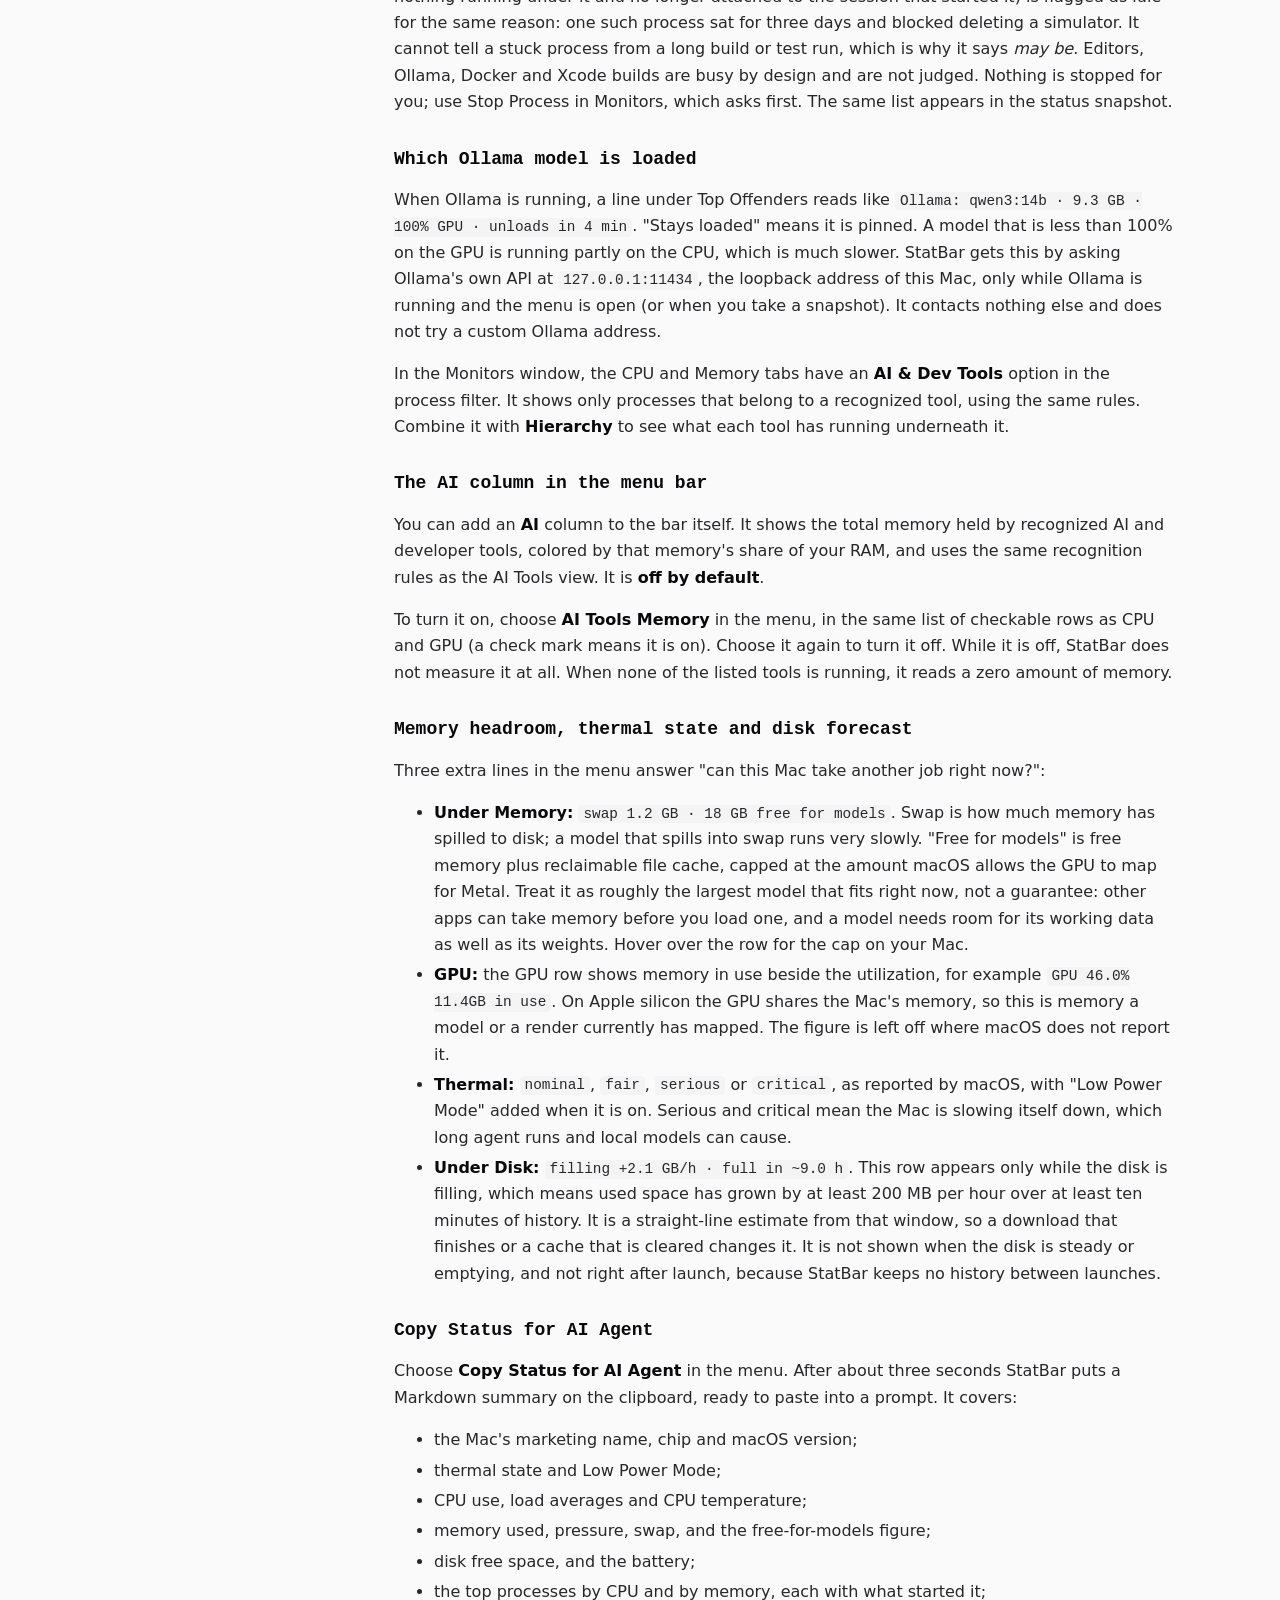
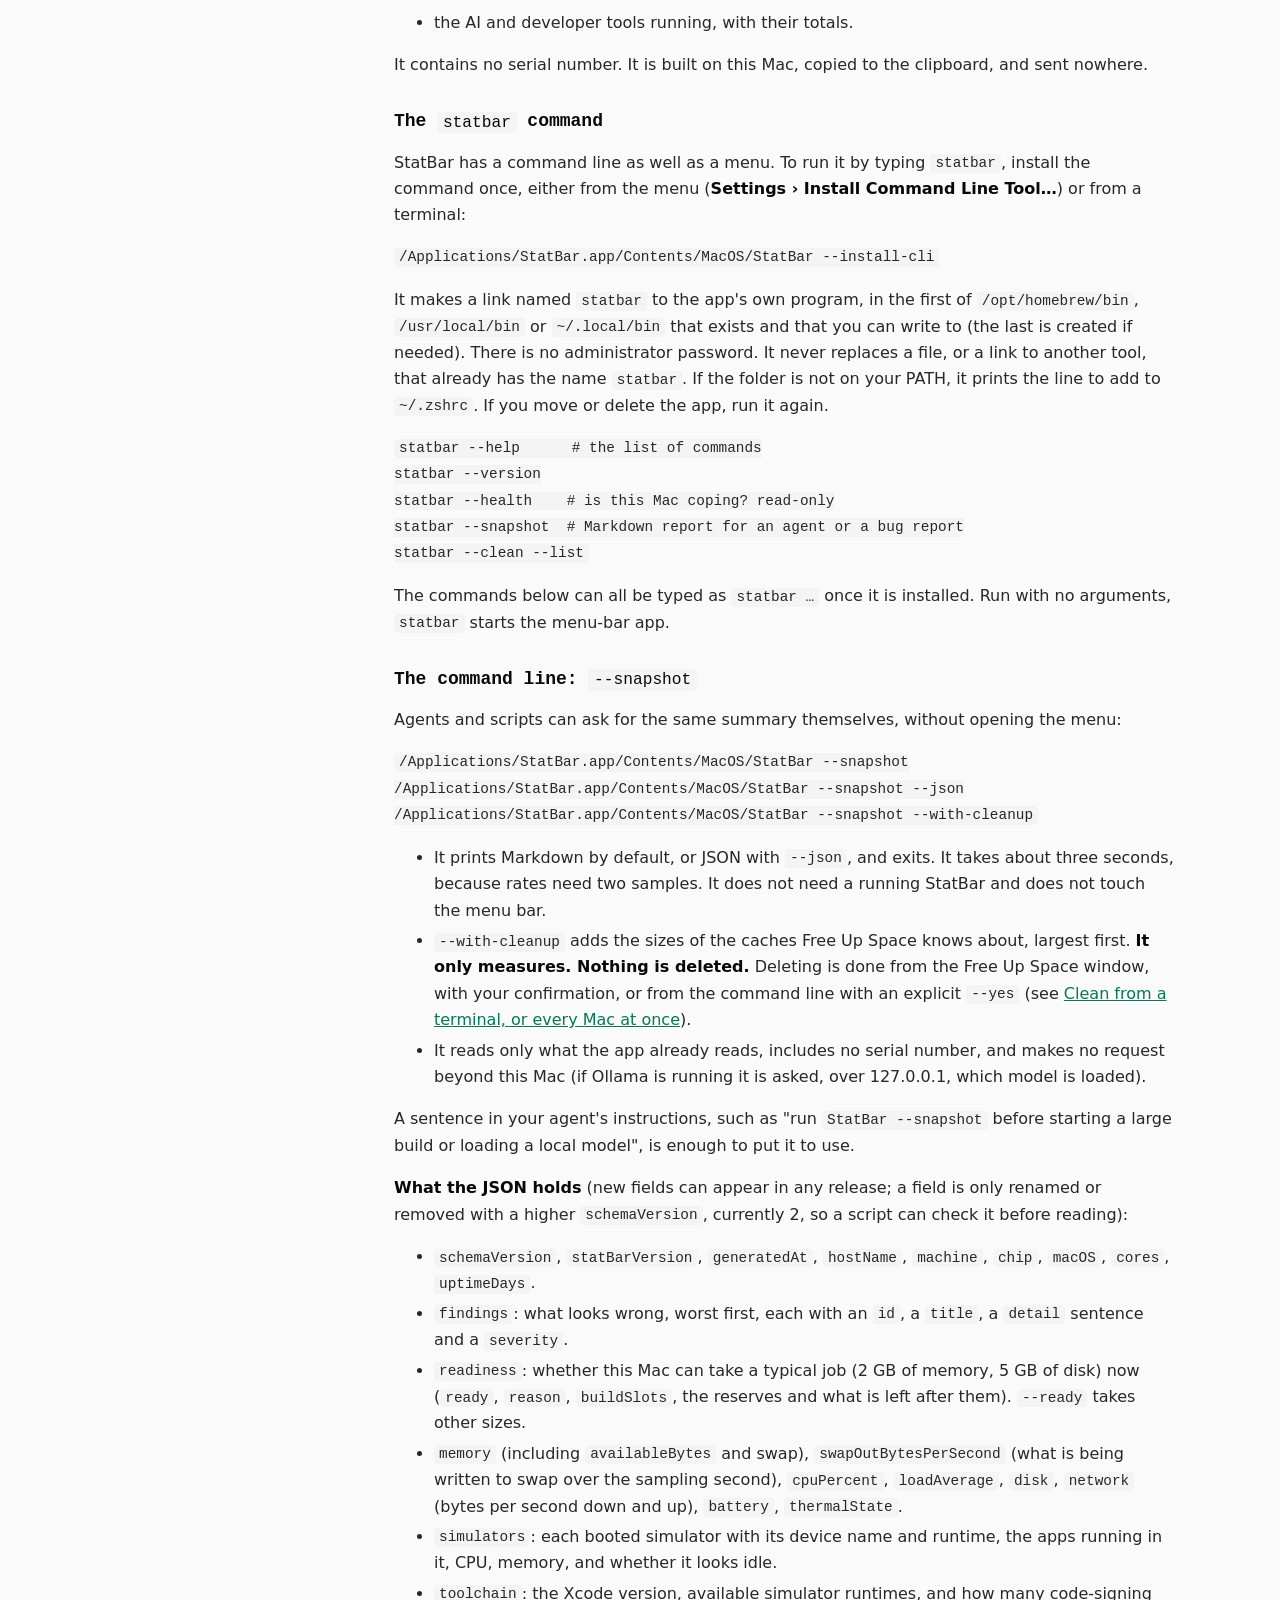
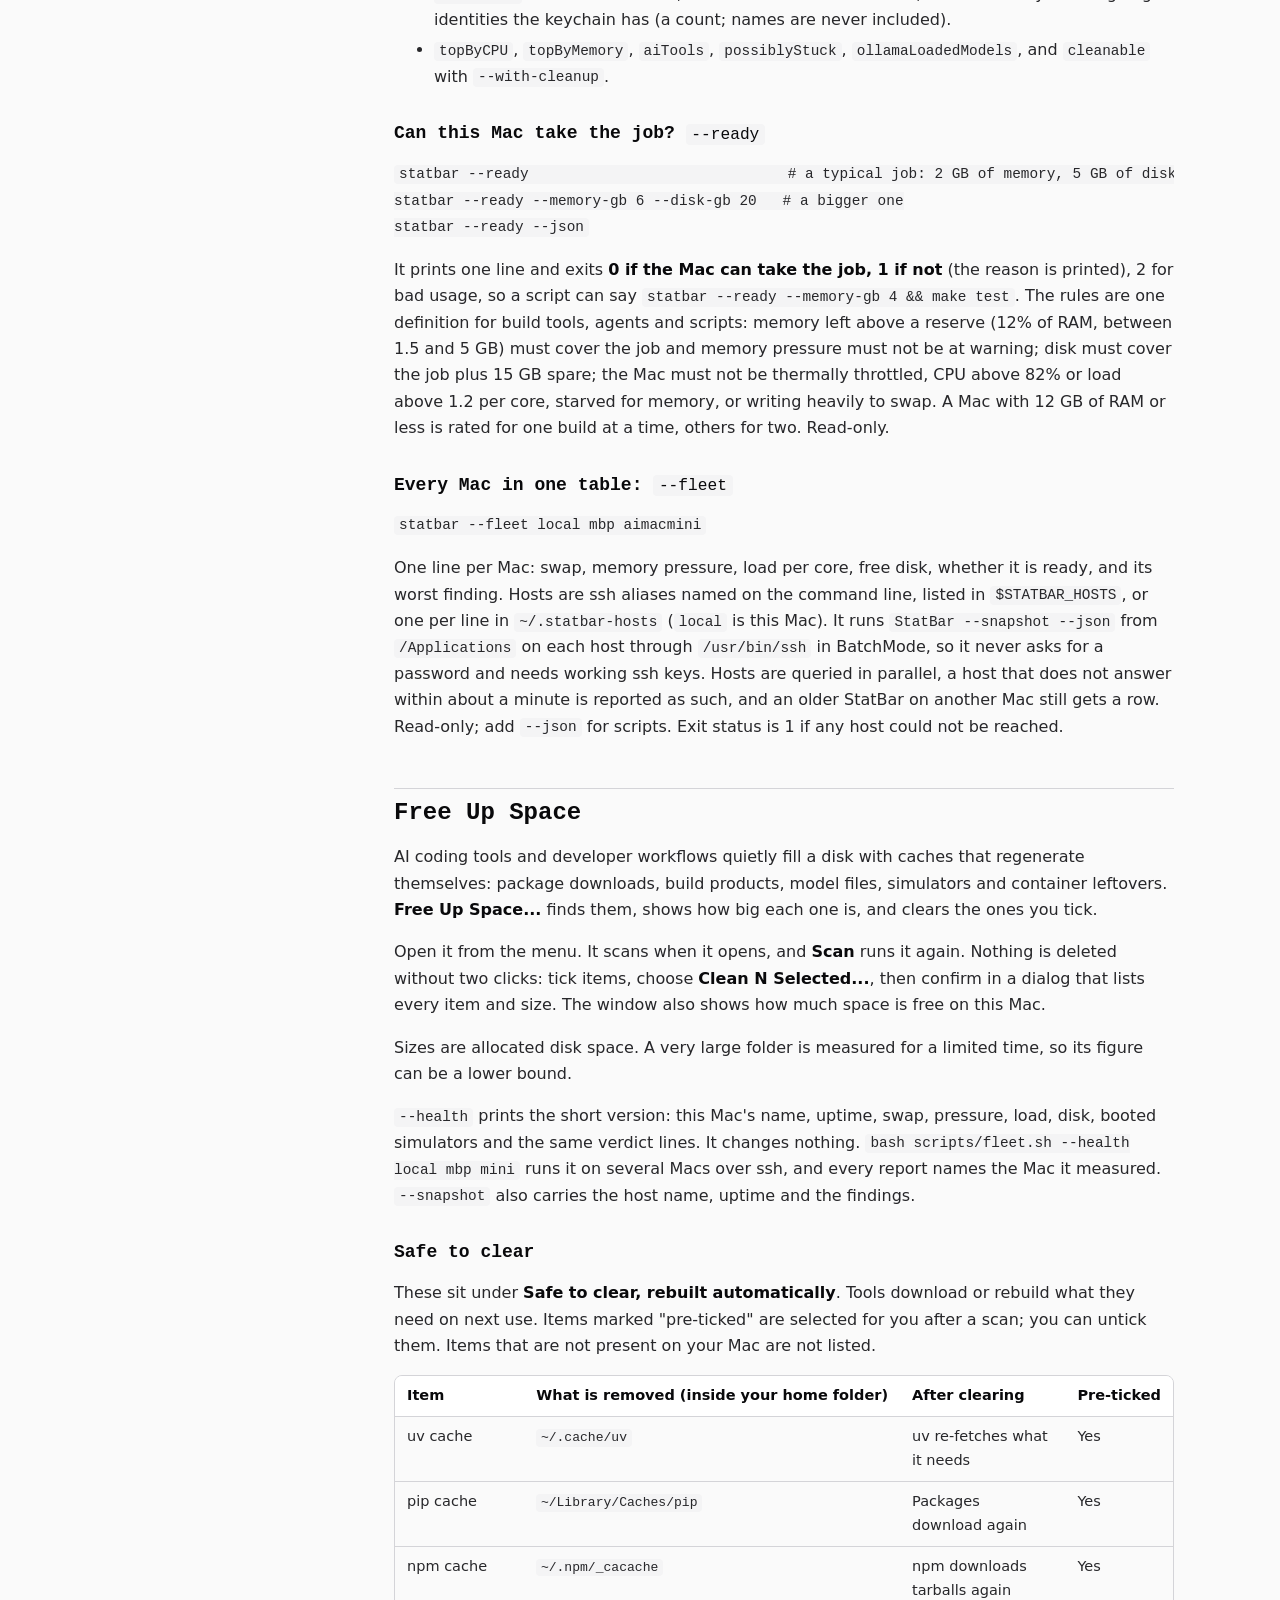
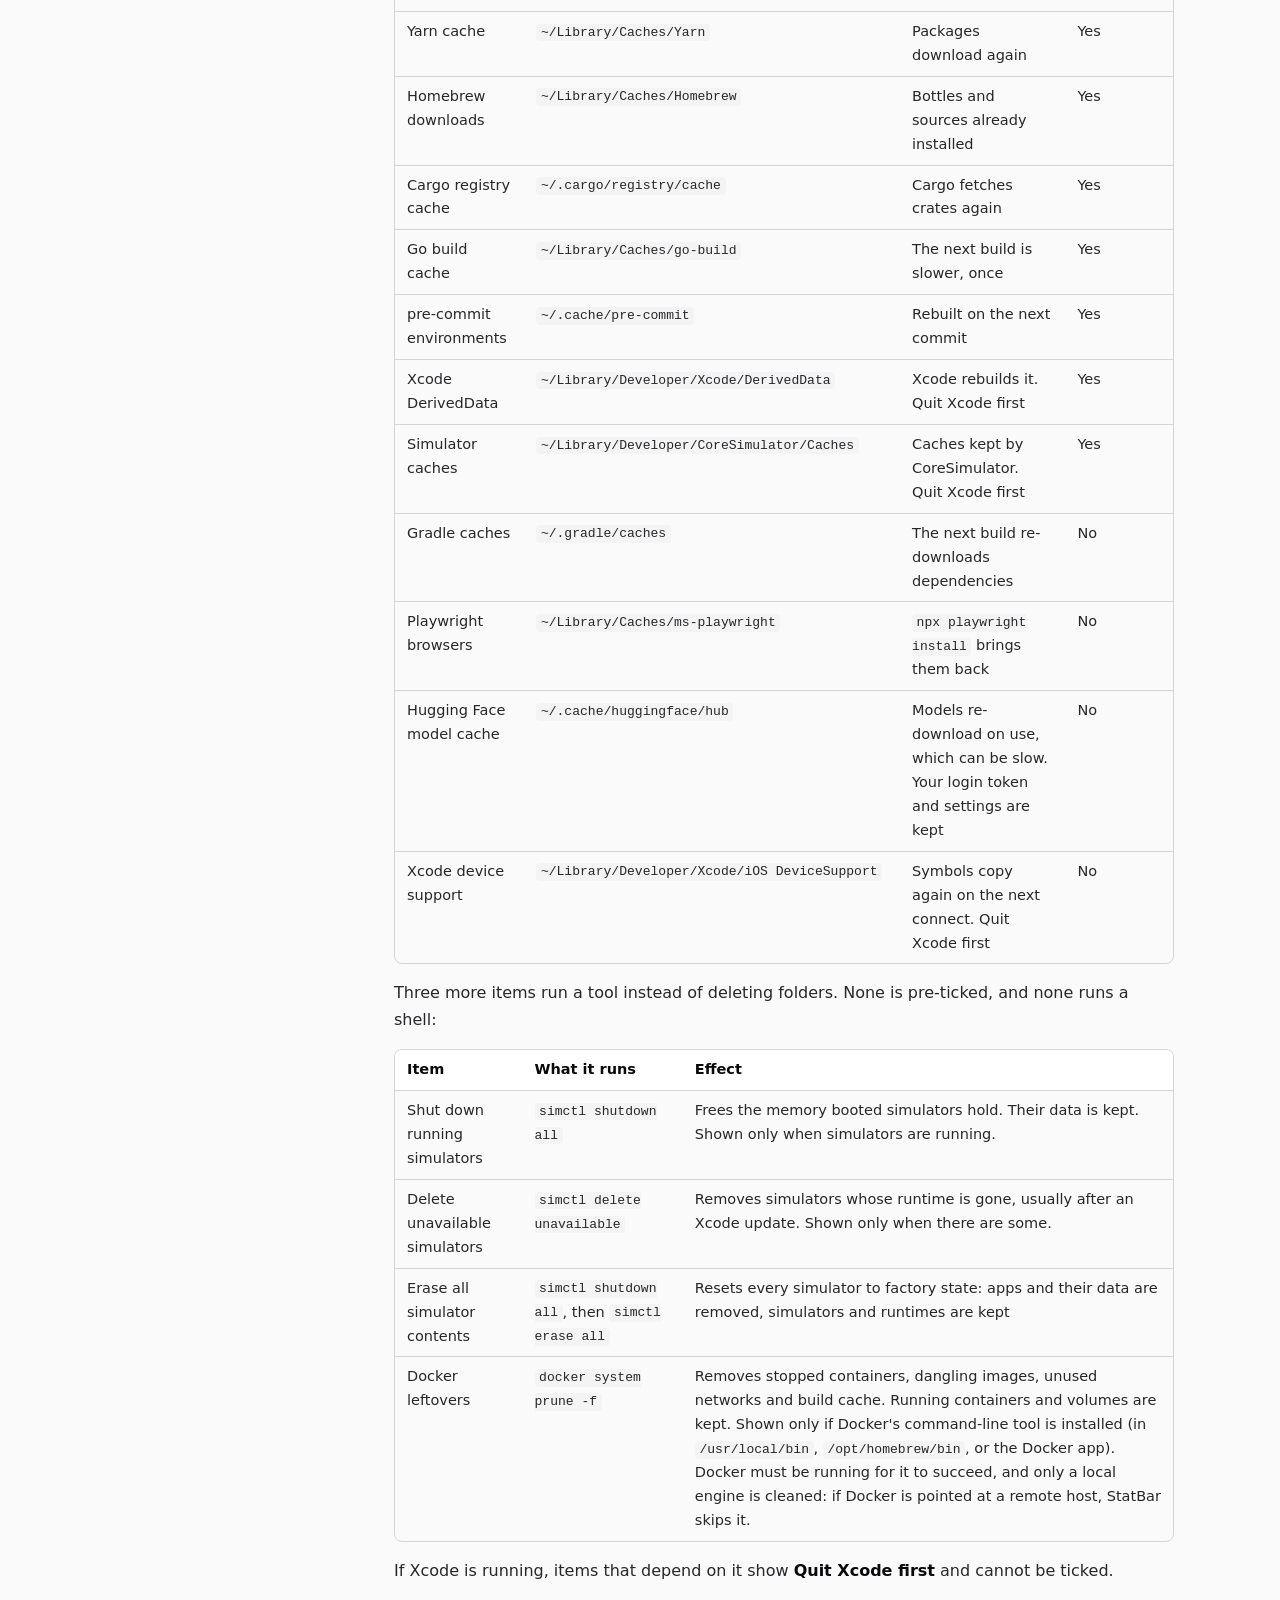
==== commit 95c44dad: "StatBar 1.6.0: --ready, --fleet, guide" ====
--- a/guide/index.html
+++ b/guide/index.html
@@ -89,9 +89,9 @@
 </ol></details></nav></aside>
 <main id="guide">
 <h1>StatBar User Guide</h1>
-<p class="lead">Version 1.5.0 · macOS 13 or later · <a href="../">statbar.remnantsecurity.com</a></p>
+<p class="lead">Version 1.6.0 · macOS 13 or later · <a href="../">statbar.remnantsecurity.com</a></p>
 <p>StatBar puts your Mac's vitals in the menu bar: CPU, GPU, memory, disk, network, battery, temperature and fans, plus optional weather. Click it for the details, open the Monitors window to see what is using your Mac, and use Free Up Space to clear the caches that developer tools and AI coding agents leave behind. If you run AI coding tools or local models, see <a href="#for-ai-developers">For AI developers</a>.</p>
-<p>This guide matches StatBar 1.5.0. It requires macOS 13 or later, on Apple silicon or Intel. Fan control works on Apple silicon only.</p>
+<p>This guide matches StatBar 1.6.0. It requires macOS 13 or later, on Apple silicon or Intel. Fan control works on Apple silicon only.</p>
 <h2 id="install">Install</h2>
 <ol type="1">
 <li>Open the download and drag <strong>StatBar.app</strong> into your <strong>Applications</strong> folder.</li>
@@ -424,6 +424,24 @@
 <li>It reads only what the app already reads, includes no serial number, and makes no request beyond this Mac (if Ollama is running it is asked, over 127.0.0.1, which model is loaded).</li>
 </ul>
 <p>A sentence in your agent's instructions, such as "run <code>StatBar --snapshot</code> before starting a large build or loading a local model", is enough to put it to use.</p>
+<p><strong>What the JSON holds</strong> (new fields can appear in any release; a field is only renamed or removed with a higher <code>schemaVersion</code>, currently 2, so a script can check it before reading):</p>
+<ul>
+<li><code>schemaVersion</code>, <code>statBarVersion</code>, <code>generatedAt</code>, <code>hostName</code>, <code>machine</code>, <code>chip</code>, <code>macOS</code>, <code>cores</code>, <code>uptimeDays</code>.</li>
+<li><code>findings</code>: what looks wrong, worst first, each with an <code>id</code>, a <code>title</code>, a <code>detail</code> sentence and a <code>severity</code>.</li>
+<li><code>readiness</code>: whether this Mac can take a typical job (2 GB of memory, 5 GB of disk) now (<code>ready</code>, <code>reason</code>, <code>buildSlots</code>, the reserves and what is left after them). <code>--ready</code> takes other sizes.</li>
+<li><code>memory</code> (including <code>availableBytes</code> and swap), <code>swapOutBytesPerSecond</code> (what is being written to swap over the sampling second), <code>cpuPercent</code>, <code>loadAverage</code>, <code>disk</code>, <code>network</code> (bytes per second down and up), <code>battery</code>, <code>thermalState</code>.</li>
+<li><code>simulators</code>: each booted simulator with its device name and runtime, the apps running in it, CPU, memory, and whether it looks idle.</li>
+<li><code>toolchain</code>: the Xcode version, available simulator runtimes, and how many code-signing identities the keychain has (a count; names are never included).</li>
+<li><code>topByCPU</code>, <code>topByMemory</code>, <code>aiTools</code>, <code>possiblyStuck</code>, <code>ollamaLoadedModels</code>, and <code>cleanable</code> with <code>--with-cleanup</code>.</li>
+</ul>
+<h3 id="can-this-mac-take-the-job---ready">Can this Mac take the job? <code>--ready</code></h3>
+<pre class="sh"><code>statbar --ready                              # a typical job: 2 GB of memory, 5 GB of disk
+statbar --ready --memory-gb 6 --disk-gb 20   # a bigger one
+statbar --ready --json</code></pre>
+<p>It prints one line and exits <strong>0 if the Mac can take the job, 1 if not</strong> (the reason is printed), 2 for bad usage, so a script can say <code>statbar --ready --memory-gb 4 &amp;&amp; make test</code>. The rules are one definition for build tools, agents and scripts: memory left above a reserve (12% of RAM, between 1.5 and 5 GB) must cover the job and memory pressure must not be at warning; disk must cover the job plus 15 GB spare; the Mac must not be thermally throttled, CPU above 82% or load above 1.2 per core, starved for memory, or writing heavily to swap. A Mac with 12 GB of RAM or less is rated for one build at a time, others for two. Read-only.</p>
+<h3 id="every-mac-in-one-table---fleet">Every Mac in one table: <code>--fleet</code></h3>
+<pre class="sh"><code>statbar --fleet local mbp aimacmini</code></pre>
+<p>One line per Mac: swap, memory pressure, load per core, free disk, whether it is ready, and its worst finding. Hosts are ssh aliases named on the command line, listed in <code>$STATBAR_HOSTS</code>, or one per line in <code>~/.statbar-hosts</code> (<code>local</code> is this Mac). It runs <code>StatBar --snapshot --json</code> from <code>/Applications</code> on each host through <code>/usr/bin/ssh</code> in BatchMode, so it never asks for a password and needs working ssh keys. Hosts are queried in parallel, a host that does not answer within about a minute is reported as such, and an older StatBar on another Mac still gets a row. Read-only; add <code>--json</code> for scripts. Exit status is 1 if any host could not be reached.</p>
 <h2 id="free-up-space">Free Up Space</h2>
 <p>AI coding tools and developer workflows quietly fill a disk with caches that regenerate themselves: package downloads, build products, model files, simulators and container leftovers. <strong>Free Up Space...</strong> finds them, shows how big each one is, and clears the ones you tick.</p>
 <p>Open it from the menu. It scans when it opens, and <strong>Scan</strong> runs it again. Nothing is deleted without two clicks: tick items, choose <strong>Clean N Selected...</strong>, then confirm in a dialog that lists every item and size. The window also shows how much space is free on this Mac.</p>
@@ -561,6 +579,7 @@
 </table></div>
 <p>If Xcode is running, items that depend on it show <strong>Quit Xcode first</strong> and cannot be ticked.</p>
 <h3 id="memory-you-can-get-back">Memory you can get back</h3>
+<p>The warning line also reports <strong>swapping now</strong>: a Mac writing more than about 10 MB per second to swap is short of memory this second, even when swap is only half full (the rate needs two readings, so it appears a few seconds after the menu opens). <strong>Idle simulators</strong> (booted for over 30 minutes, nothing of yours running or using CPU, and no build or test running) are named in the simulators line, and hovering the Shut down row lists each simulator with the apps in it.</p>
 <p>Free Up Space also lists what is holding <strong>memory</strong> right now, under <strong>Memory you can get back</strong>: booted simulators (with the memory they hold, ticked only by you), AI and dev tools using more than half a gigabyte, any Ollama model that is loaded (with an <strong>Unload</strong> button that frees its memory at once; the model reloads on the next request), and agent processes that look stuck or were left behind. Rows for local model servers (vLLM, oMLX, MLX, SGLang, LocalAI, KoboldCpp, llamafile, ComfyUI, LiteLLM, Open WebUI, Text Generation WebUI) and for individual stuck or left-behind processes have a <strong>Stop…</strong> button: it names the exact processes, asks them to quit (SIGTERM, never a force kill) only after you confirm, and re-checks each process's identity and owner first. Stop is never offered for agents in use, editors, Docker, Xcode, Jupyter or Ollama (use Unload). If something ignores the request, a second prompt offers <strong>Force Quit</strong> (SIGKILL) for exactly those processes. <strong>Quit…</strong> on an app row asks it to quit as if you chose Quit in its menu (it may ask to save); terminals and Xcode are never offered. <strong>Stop VM…</strong> on a running Tart virtual machine asks the guest to shut down through <code>tart stop</code>. Other tool rows have a <strong>Review</strong> button that opens Monitors on AI &amp; Dev Tools, where you can quit or stop what you are not using; nothing is closed without a confirmation. The scan takes a second longer because it samples processes once.</p>
 <h3 id="watch-for-runaway-processes">Watch for Runaway Processes</h3>
 <p><strong>Settings › Watch for Runaway Processes</strong> (off by default) looks at every process about every 30 seconds and notes any that stay above 60% of a core, even with brief dips. After 15 minutes a process is reported in the warning line and as a row in Memory you can get back, with <strong>Stop…</strong>. This catches something that started spinning recently, which a lifetime average hides. Builds, <code>kernel_task</code>, WindowServer and StatBar itself are never reported. Off, StatBar samples nothing while the menu is closed, and the warning line falls back to processes that have averaged most of a core for hours. System processes (<code>audioanalyticsd</code>, <code>trustd</code>) are named but cannot be stopped from StatBar; restarting clears them.</p>
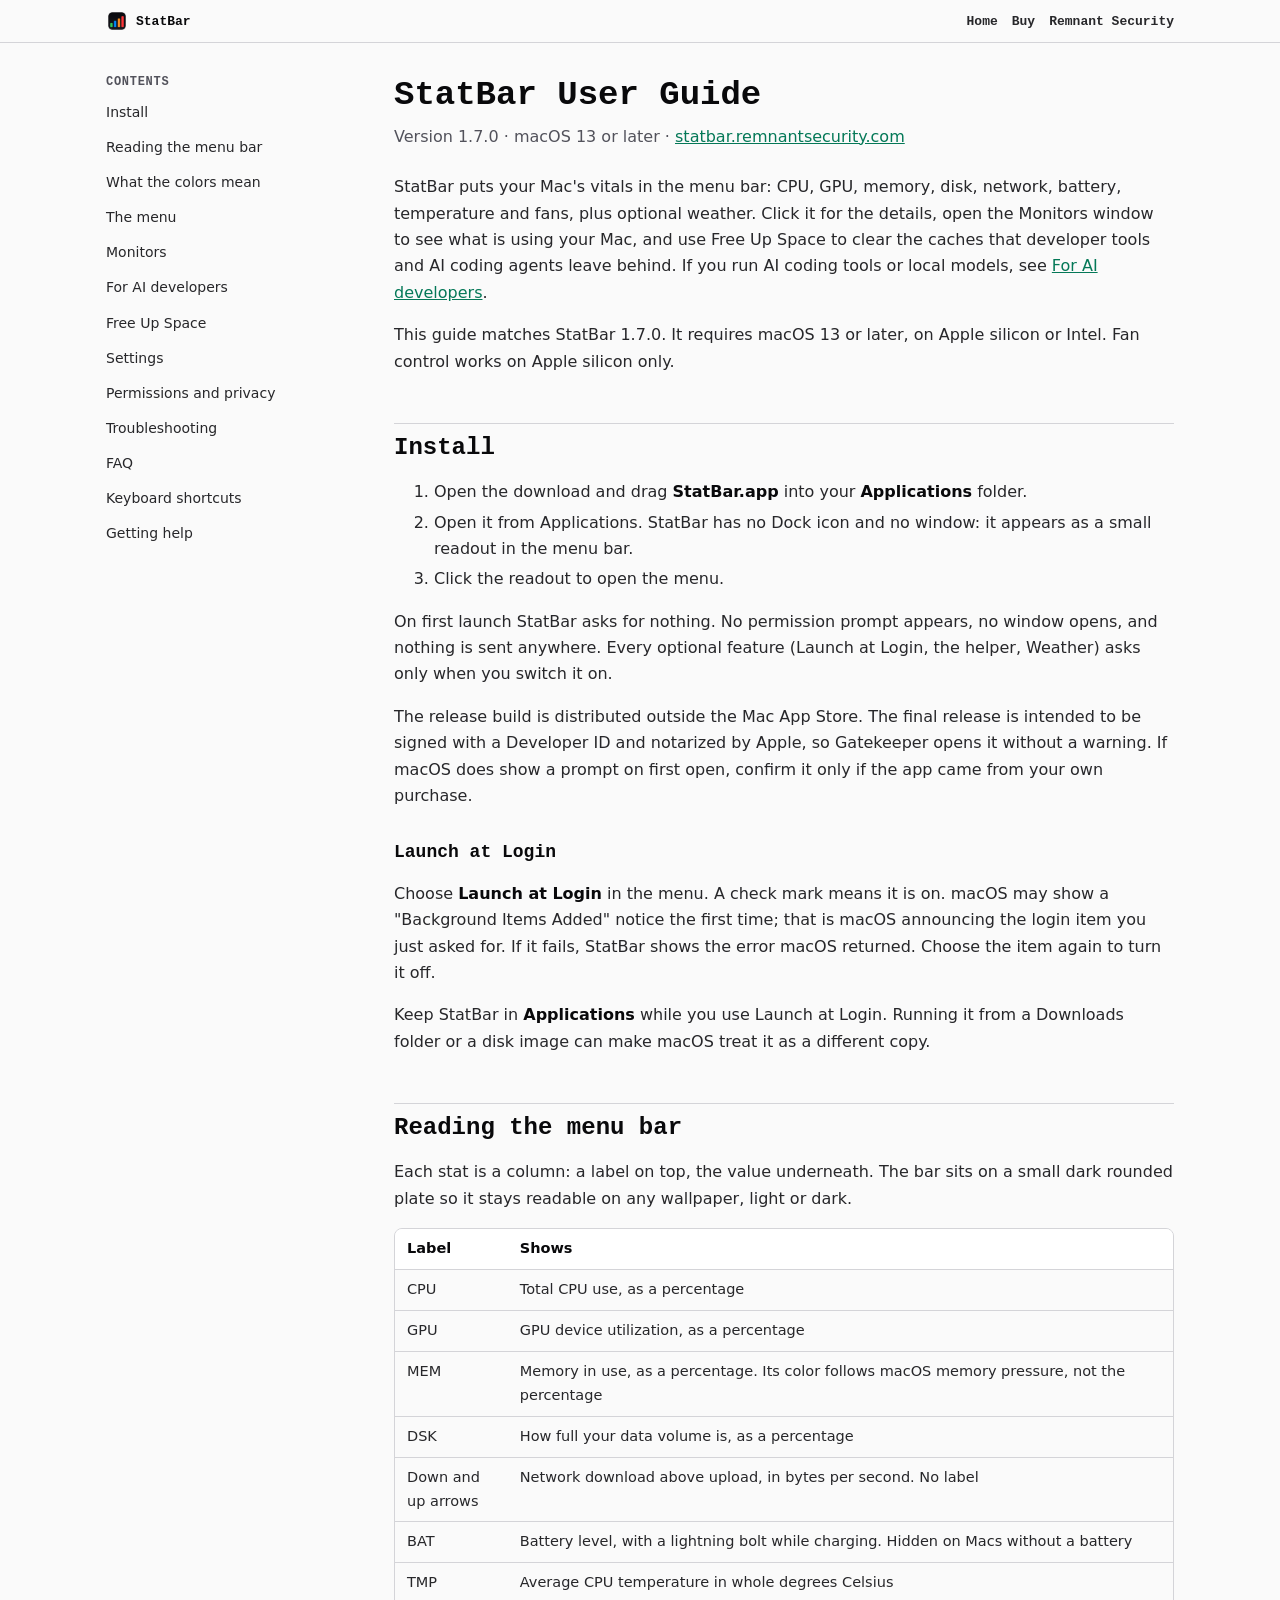
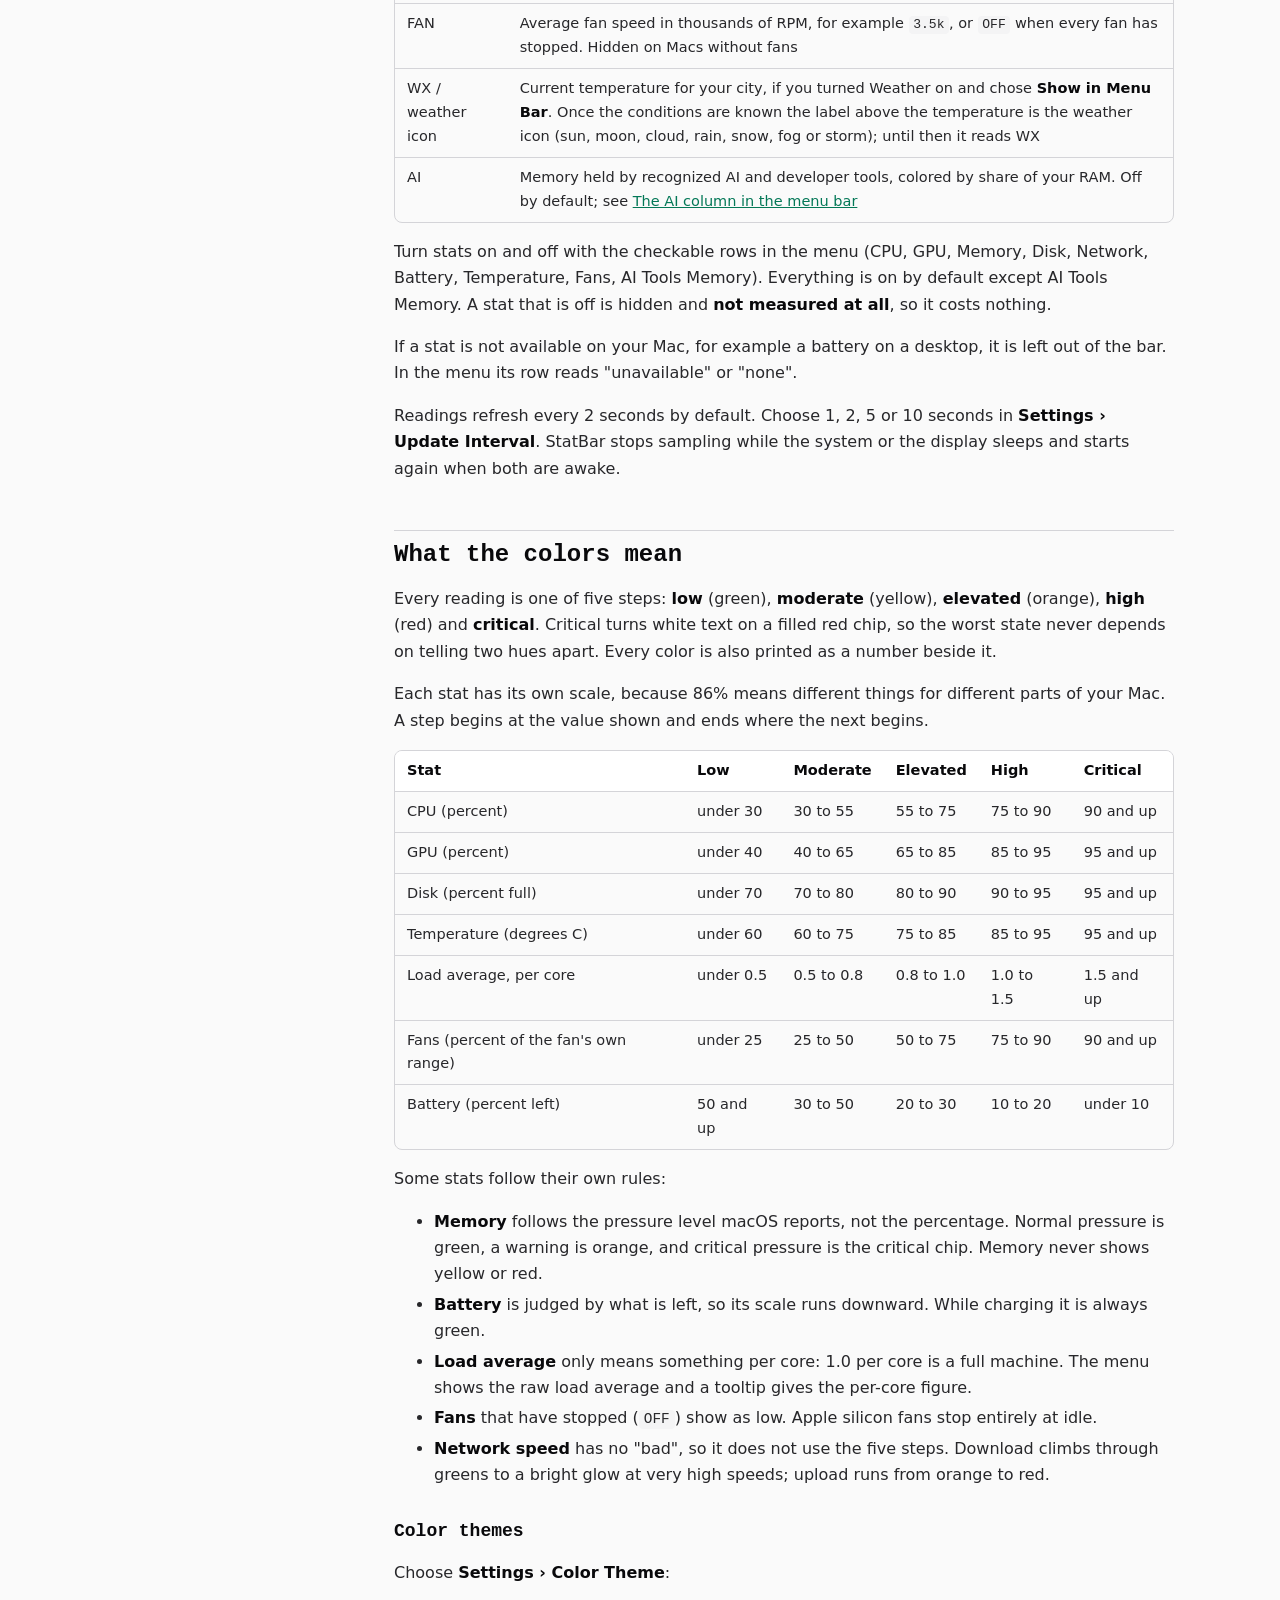
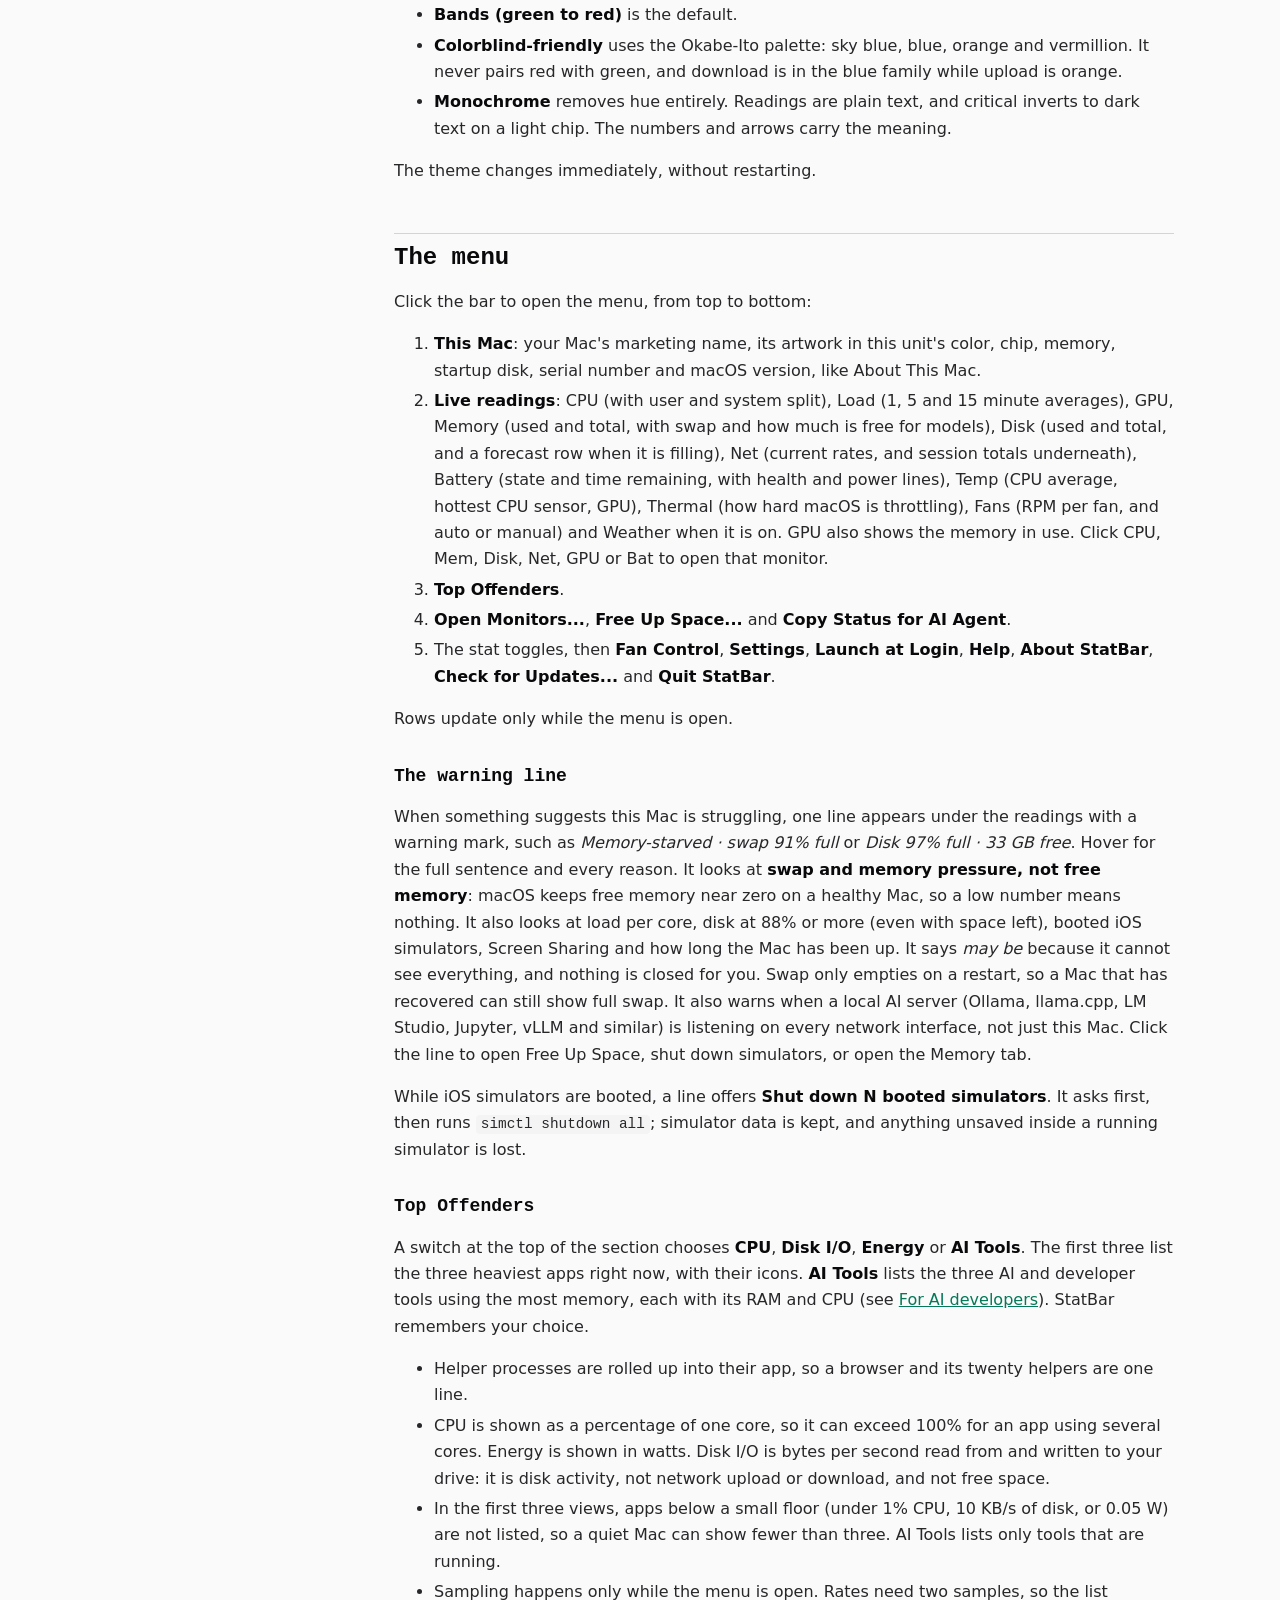
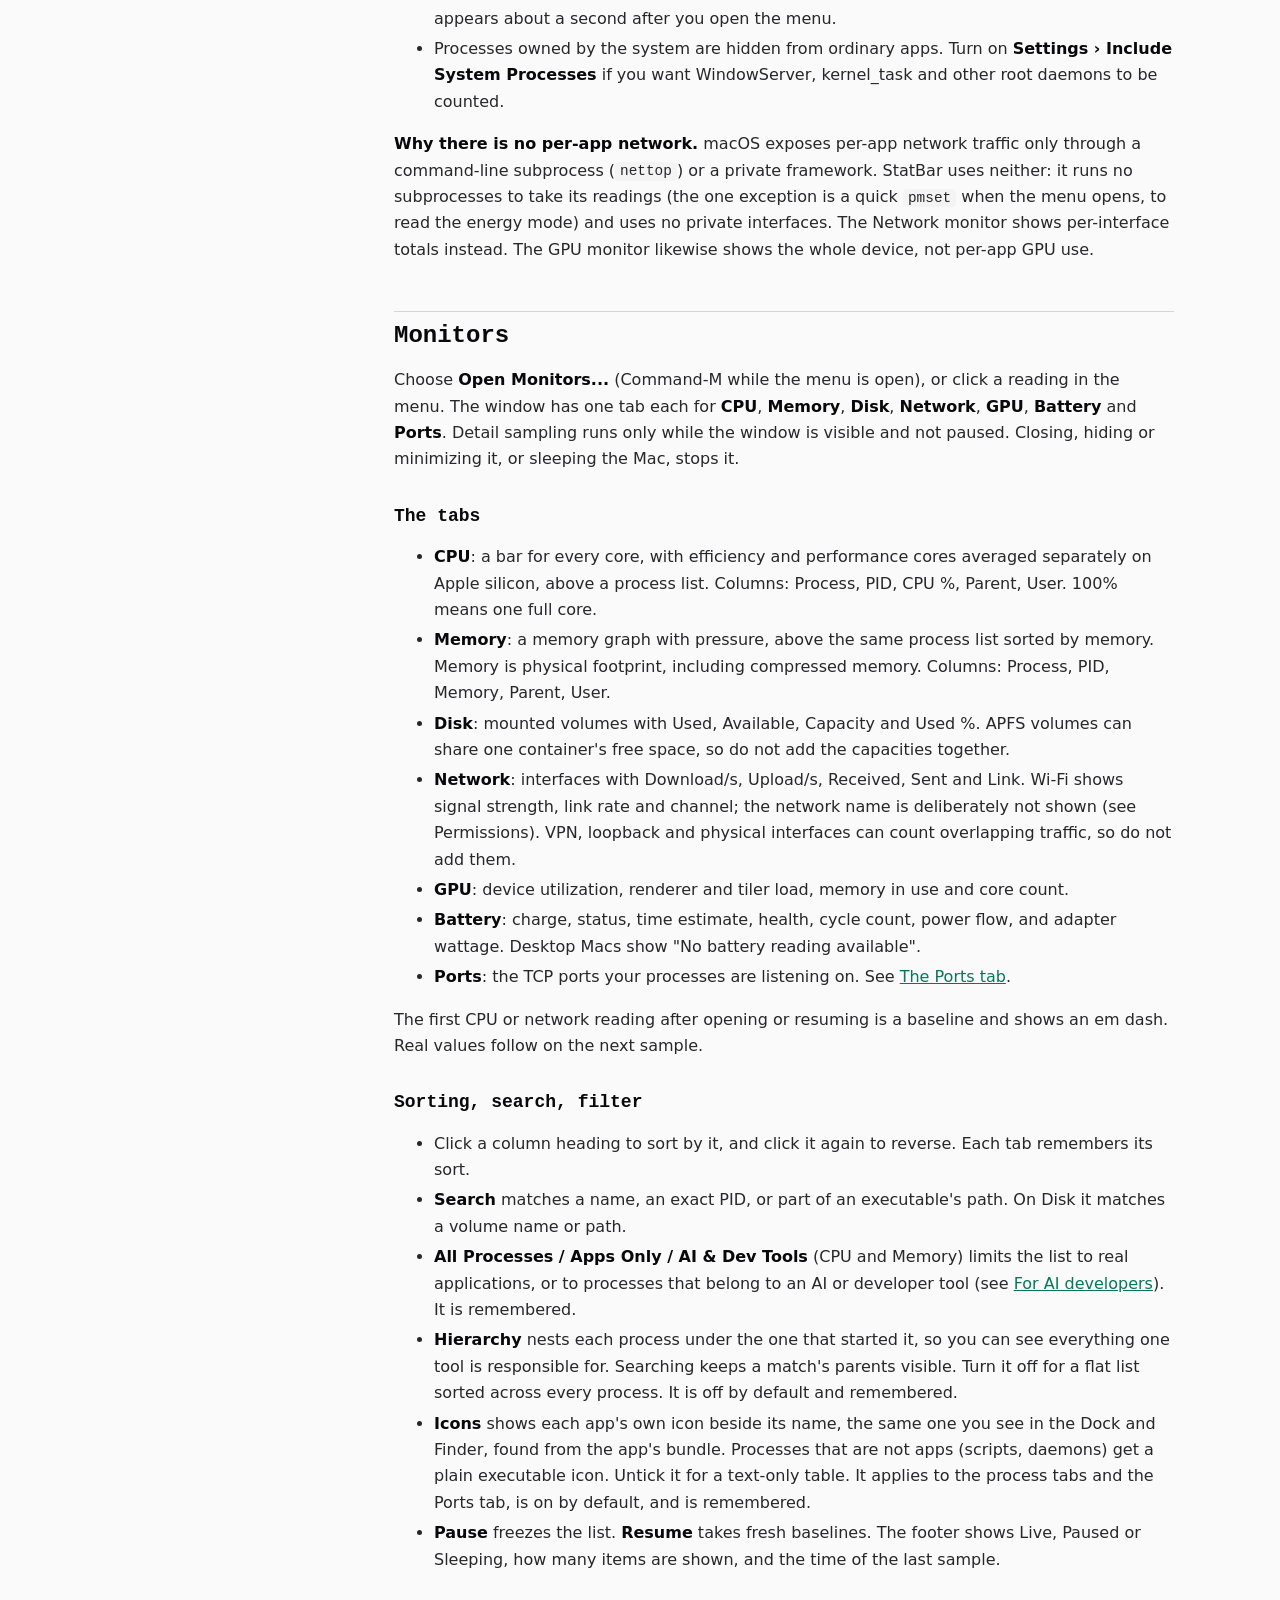
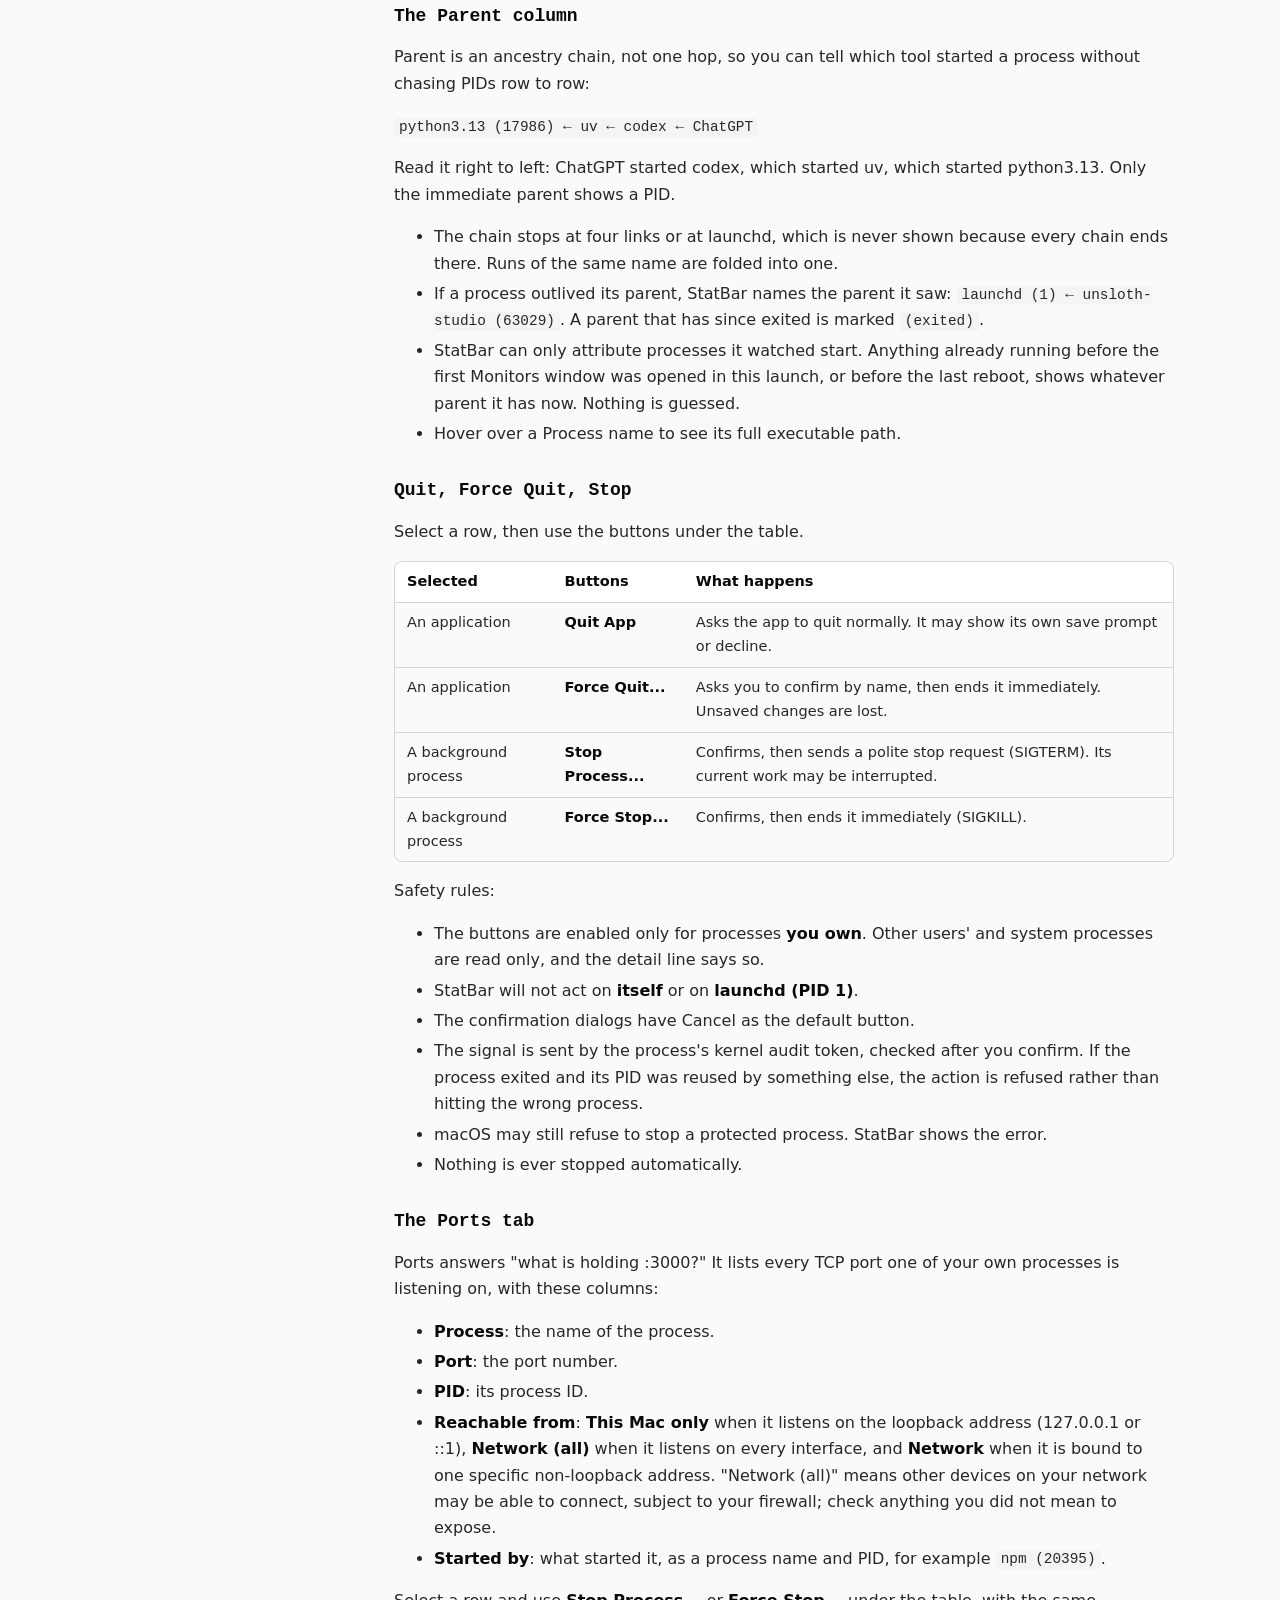
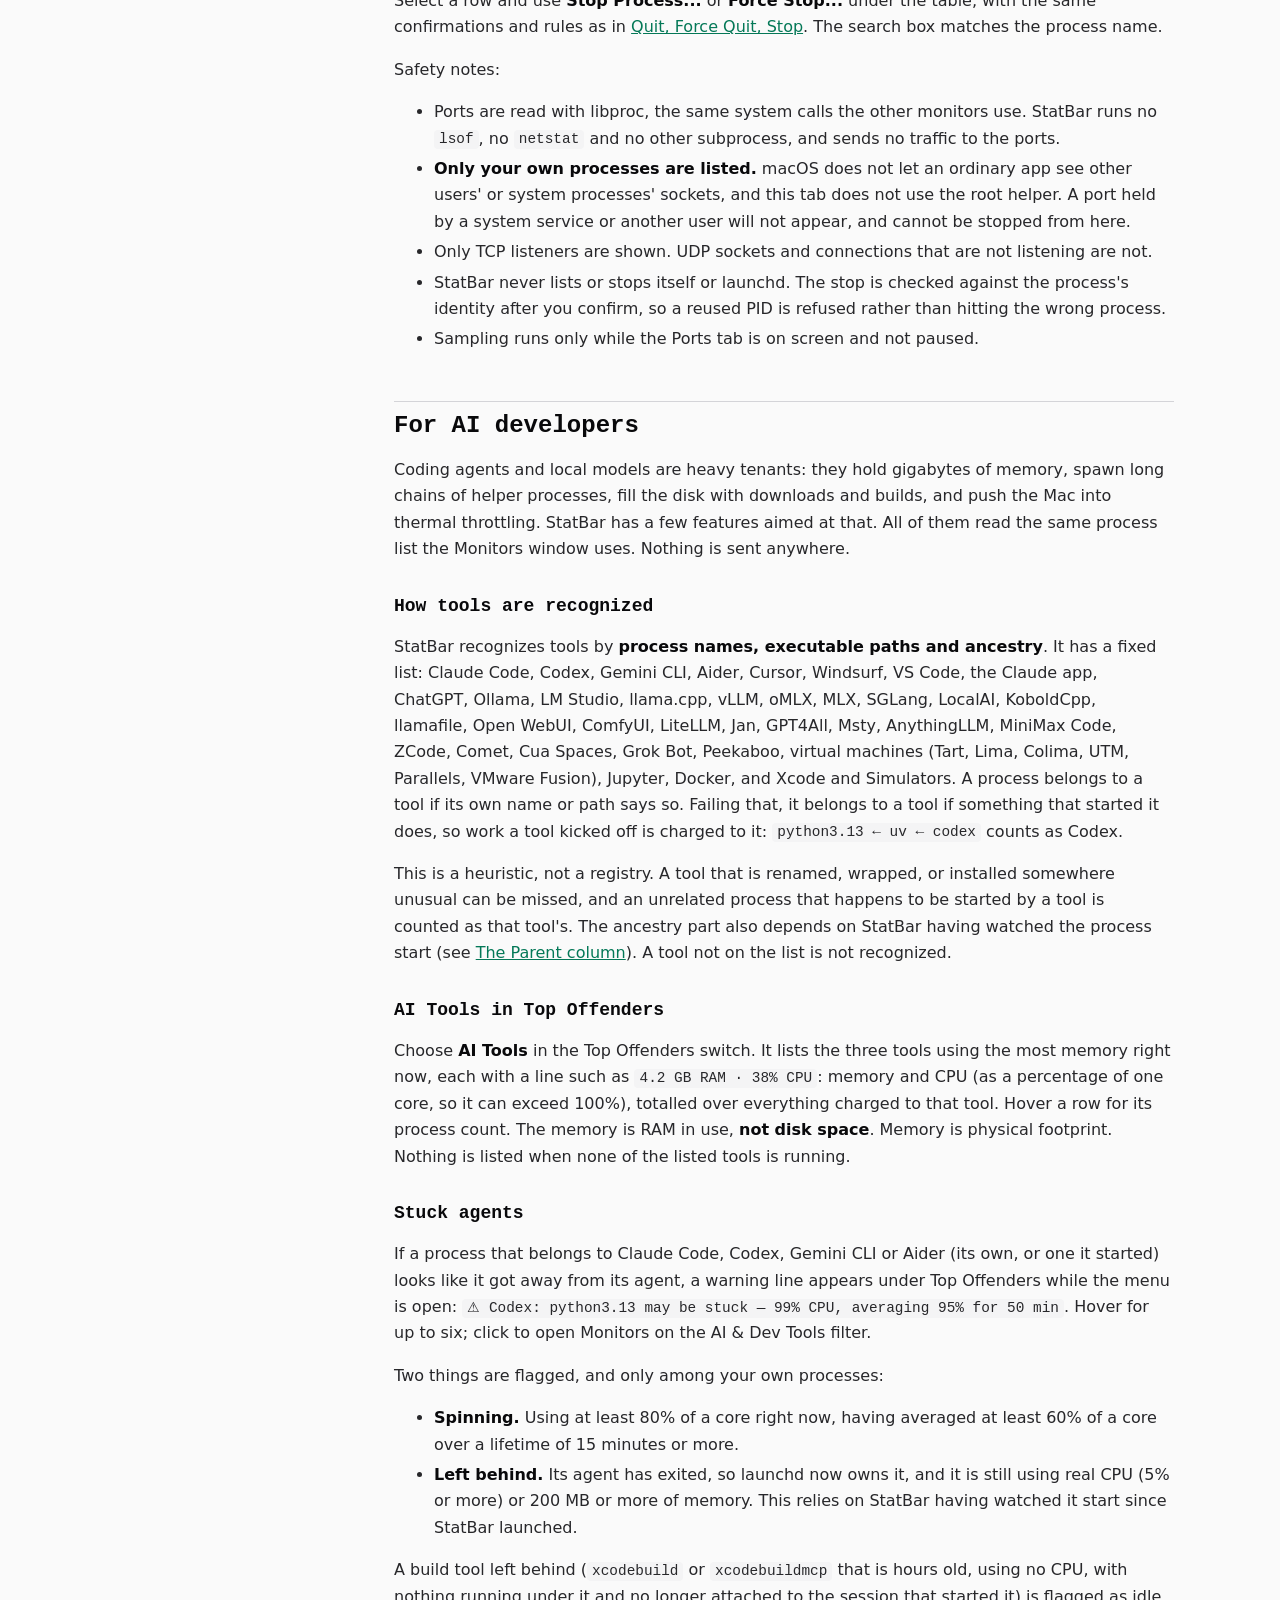
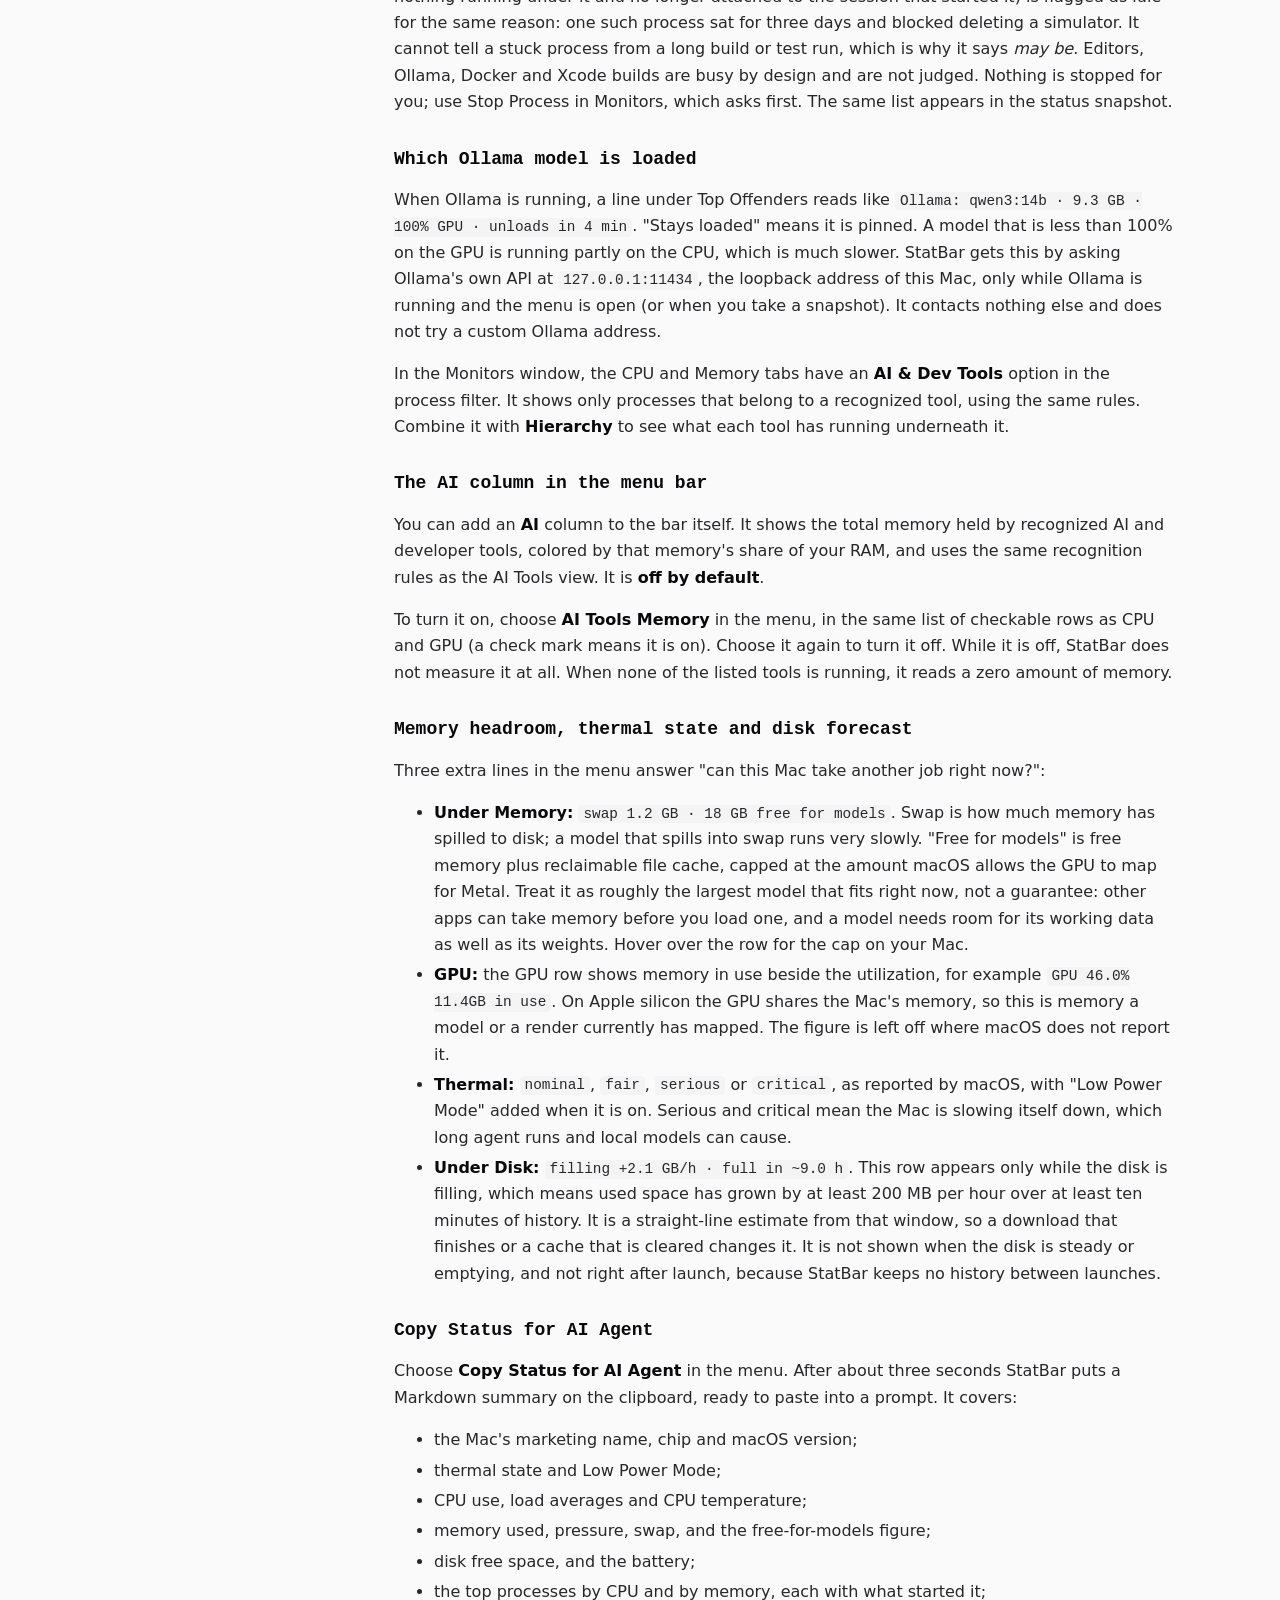
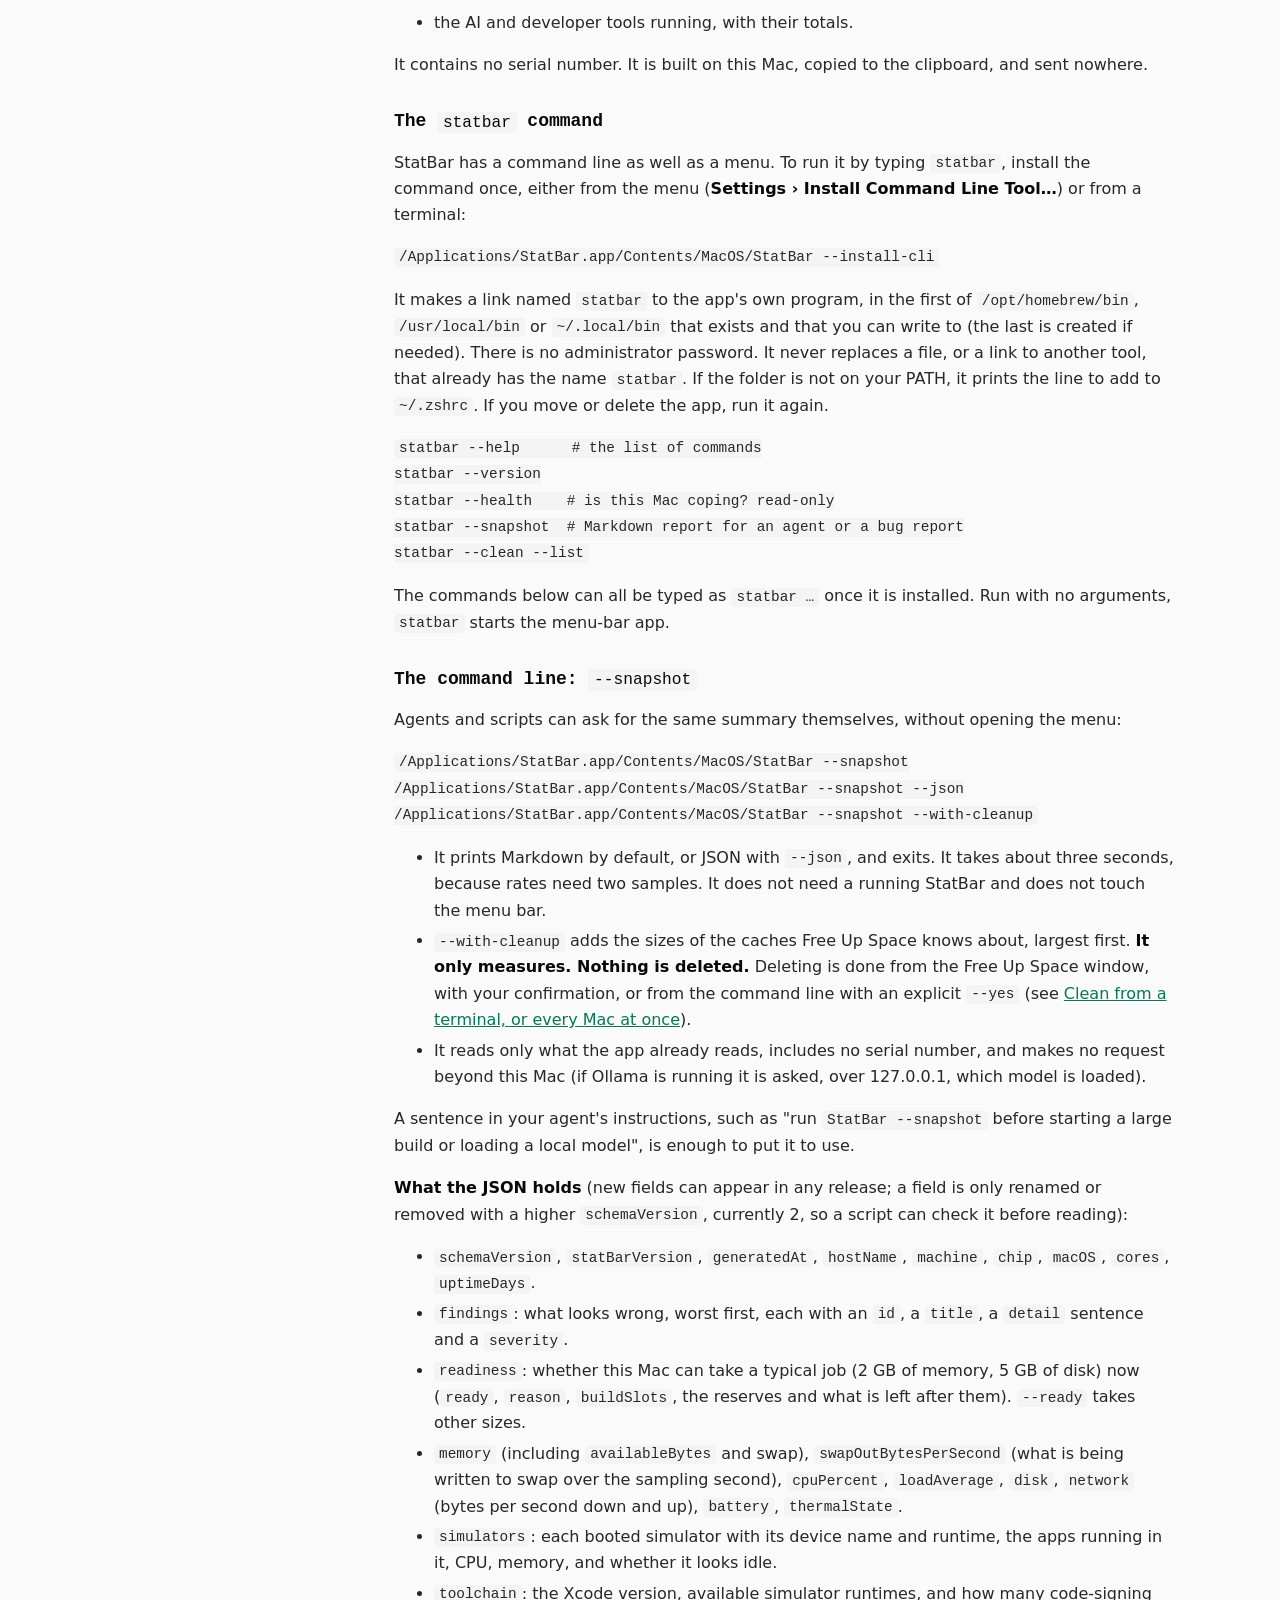
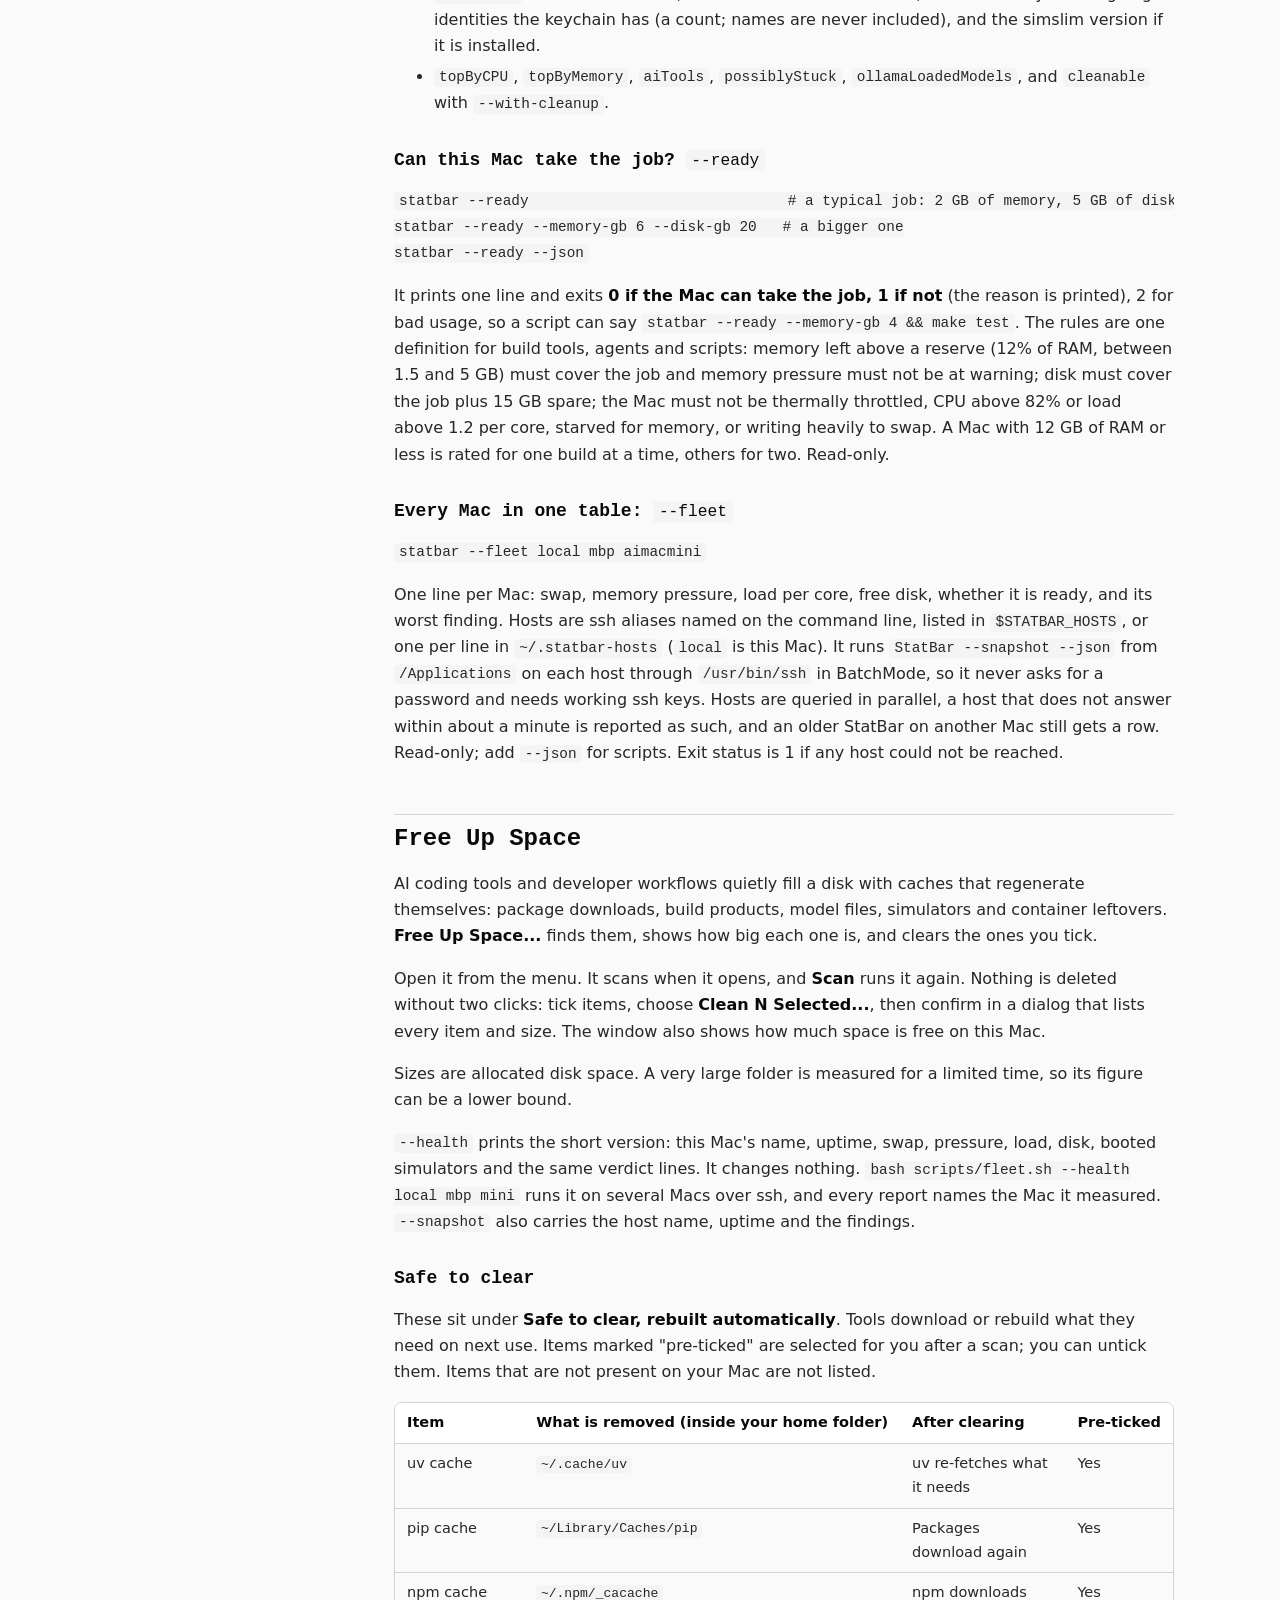
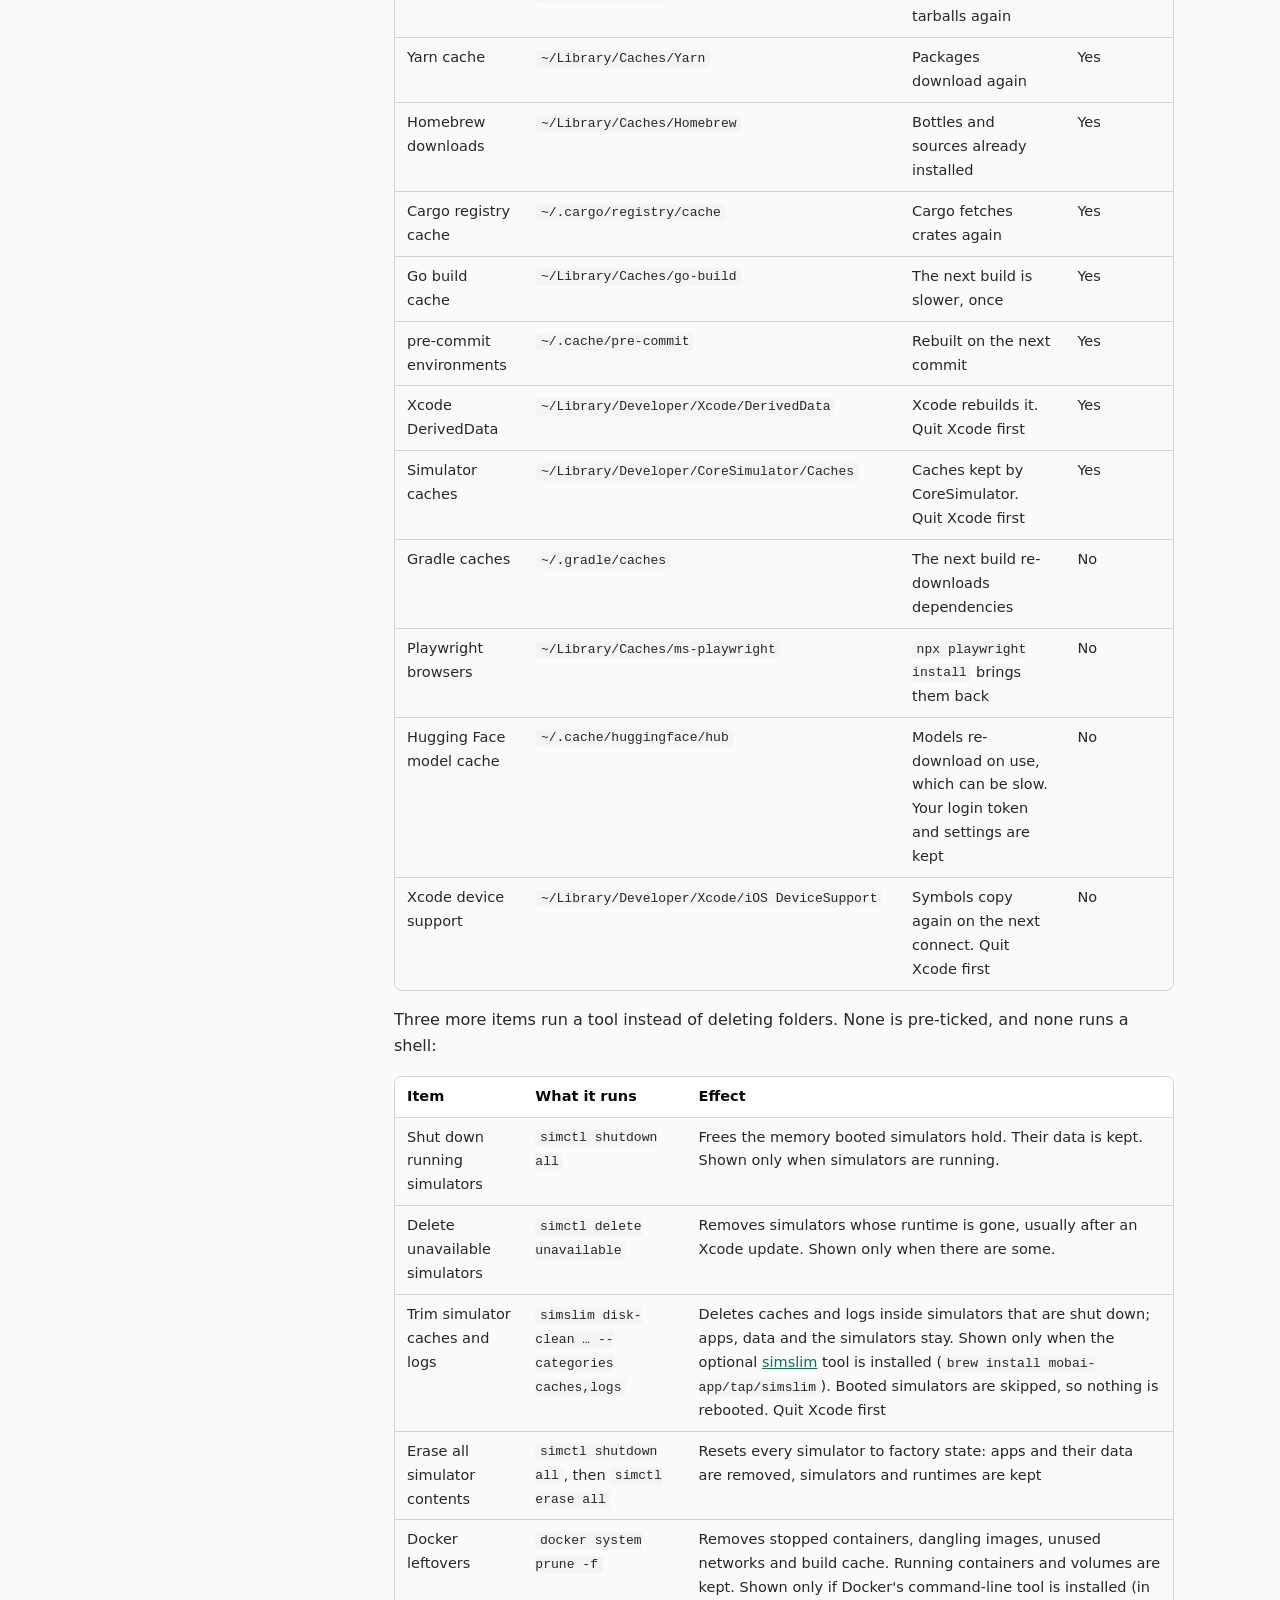
==== commit 9dc78352: "StatBar 1.7.0: simslim, guide" ====
--- a/guide/index.html
+++ b/guide/index.html
@@ -89,9 +89,9 @@
 </ol></details></nav></aside>
 <main id="guide">
 <h1>StatBar User Guide</h1>
-<p class="lead">Version 1.6.0 · macOS 13 or later · <a href="../">statbar.remnantsecurity.com</a></p>
+<p class="lead">Version 1.7.0 · macOS 13 or later · <a href="../">statbar.remnantsecurity.com</a></p>
 <p>StatBar puts your Mac's vitals in the menu bar: CPU, GPU, memory, disk, network, battery, temperature and fans, plus optional weather. Click it for the details, open the Monitors window to see what is using your Mac, and use Free Up Space to clear the caches that developer tools and AI coding agents leave behind. If you run AI coding tools or local models, see <a href="#for-ai-developers">For AI developers</a>.</p>
-<p>This guide matches StatBar 1.6.0. It requires macOS 13 or later, on Apple silicon or Intel. Fan control works on Apple silicon only.</p>
+<p>This guide matches StatBar 1.7.0. It requires macOS 13 or later, on Apple silicon or Intel. Fan control works on Apple silicon only.</p>
 <h2 id="install">Install</h2>
 <ol type="1">
 <li>Open the download and drag <strong>StatBar.app</strong> into your <strong>Applications</strong> folder.</li>
@@ -431,7 +431,7 @@
 <li><code>readiness</code>: whether this Mac can take a typical job (2 GB of memory, 5 GB of disk) now (<code>ready</code>, <code>reason</code>, <code>buildSlots</code>, the reserves and what is left after them). <code>--ready</code> takes other sizes.</li>
 <li><code>memory</code> (including <code>availableBytes</code> and swap), <code>swapOutBytesPerSecond</code> (what is being written to swap over the sampling second), <code>cpuPercent</code>, <code>loadAverage</code>, <code>disk</code>, <code>network</code> (bytes per second down and up), <code>battery</code>, <code>thermalState</code>.</li>
 <li><code>simulators</code>: each booted simulator with its device name and runtime, the apps running in it, CPU, memory, and whether it looks idle.</li>
-<li><code>toolchain</code>: the Xcode version, available simulator runtimes, and how many code-signing identities the keychain has (a count; names are never included).</li>
+<li><code>toolchain</code>: the Xcode version, available simulator runtimes, and how many code-signing identities the keychain has (a count; names are never included), and the simslim version if it is installed.</li>
 <li><code>topByCPU</code>, <code>topByMemory</code>, <code>aiTools</code>, <code>possiblyStuck</code>, <code>ollamaLoadedModels</code>, and <code>cleanable</code> with <code>--with-cleanup</code>.</li>
 </ul>
 <h3 id="can-this-mac-take-the-job---ready">Can this Mac take the job? <code>--ready</code></h3>
@@ -566,6 +566,11 @@
 <td>Removes simulators whose runtime is gone, usually after an Xcode update. Shown only when there are some.</td>
 </tr>
 <tr>
+<td>Trim simulator caches and logs</td>
+<td><code>simslim disk-clean … --categories caches,logs</code></td>
+<td>Deletes caches and logs inside simulators that are shut down; apps, data and the simulators stay. Shown only when the optional <a href="https://github.com/mobai-app/simslim">simslim</a> tool is installed (<code>brew install mobai-app/tap/simslim</code>). Booted simulators are skipped, so nothing is rebooted. Quit Xcode first</td>
+</tr>
+<tr>
 <td>Erase all simulator contents</td>
 <td><code>simctl shutdown all</code>, then <code>simctl erase all</code></td>
 <td>Resets every simulator to factory state: apps and their data are removed, simulators and runtimes are kept</td>
@@ -584,7 +589,7 @@
 <h3 id="watch-for-runaway-processes">Watch for Runaway Processes</h3>
 <p><strong>Settings › Watch for Runaway Processes</strong> (off by default) looks at every process about every 30 seconds and notes any that stay above 60% of a core, even with brief dips. After 15 minutes a process is reported in the warning line and as a row in Memory you can get back, with <strong>Stop…</strong>. This catches something that started spinning recently, which a lifetime average hides. Builds, <code>kernel_task</code>, WindowServer and StatBar itself are never reported. Off, StatBar samples nothing while the menu is closed, and the warning line falls back to processes that have averaged most of a core for hours. System processes (<code>audioanalyticsd</code>, <code>trustd</code>) are named but cannot be stopped from StatBar; restarting clears them.</p>
 <h3 id="simulators-one-by-one">Simulators, one by one</h3>
-<p>If Xcode's <code>simctl</code> is present, a <strong>Simulators</strong> section lists every simulator with its size, runtime and when it was last used, largest first. Nothing in it is ticked. Tick the stock devices and old dated test simulators you no longer need and clean: each one is deleted entirely, with its apps and their data, and that cannot be undone, so the confirmation says so. A booted simulator cannot be ticked until it is shut down. Sizing many simulators takes a while, so later ones may show no size on the first scan. This is the one place StatBar deletes something that does not rebuild itself, and only after you tick it. It uses <code>simctl delete &lt;UDID&gt;</code> on a device <code>simctl</code> just listed. The command-line <code>--clean</code> never deletes simulators one by one.</p>
+<p>If Xcode's <code>simctl</code> is present, a <strong>Simulators</strong> section lists every simulator with its size, runtime and when it was last used, largest first. Nothing in it is ticked. Tick the stock devices and old dated test simulators you no longer need and clean: each one is deleted entirely, with its apps and their data, and that cannot be undone, so the confirmation says so. A booted simulator cannot be ticked until it is shut down. Sizing many simulators takes a while, so later ones may show no size on the first scan. This is the one place StatBar deletes something that does not rebuild itself, and only after you tick it. It uses <code>simctl delete &lt;UDID&gt;</code> on a device <code>simctl</code> just listed. If you have the optional <strong>simslim</strong> tool, hovering the Shut down row also shows how to keep a booted simulator running on less memory (<code>simslim on &lt;udid&gt;</code>, which reboots it and turns off iCloud, push and Siri inside it). StatBar never installs or runs that part for you, and <code>--snapshot</code> reports its version under <code>toolchain</code>. The command-line <code>--clean</code> never deletes simulators one by one.</p>
 <h3 id="review-yourself">Review yourself</h3>
 <p>These sit under <strong>Review yourself: large, personal, or slow to get back</strong>. StatBar shows their size and a <strong>Show</strong> button that opens the folder in Finder. <strong>StatBar never deletes anything here.</strong></p>
 <ul>
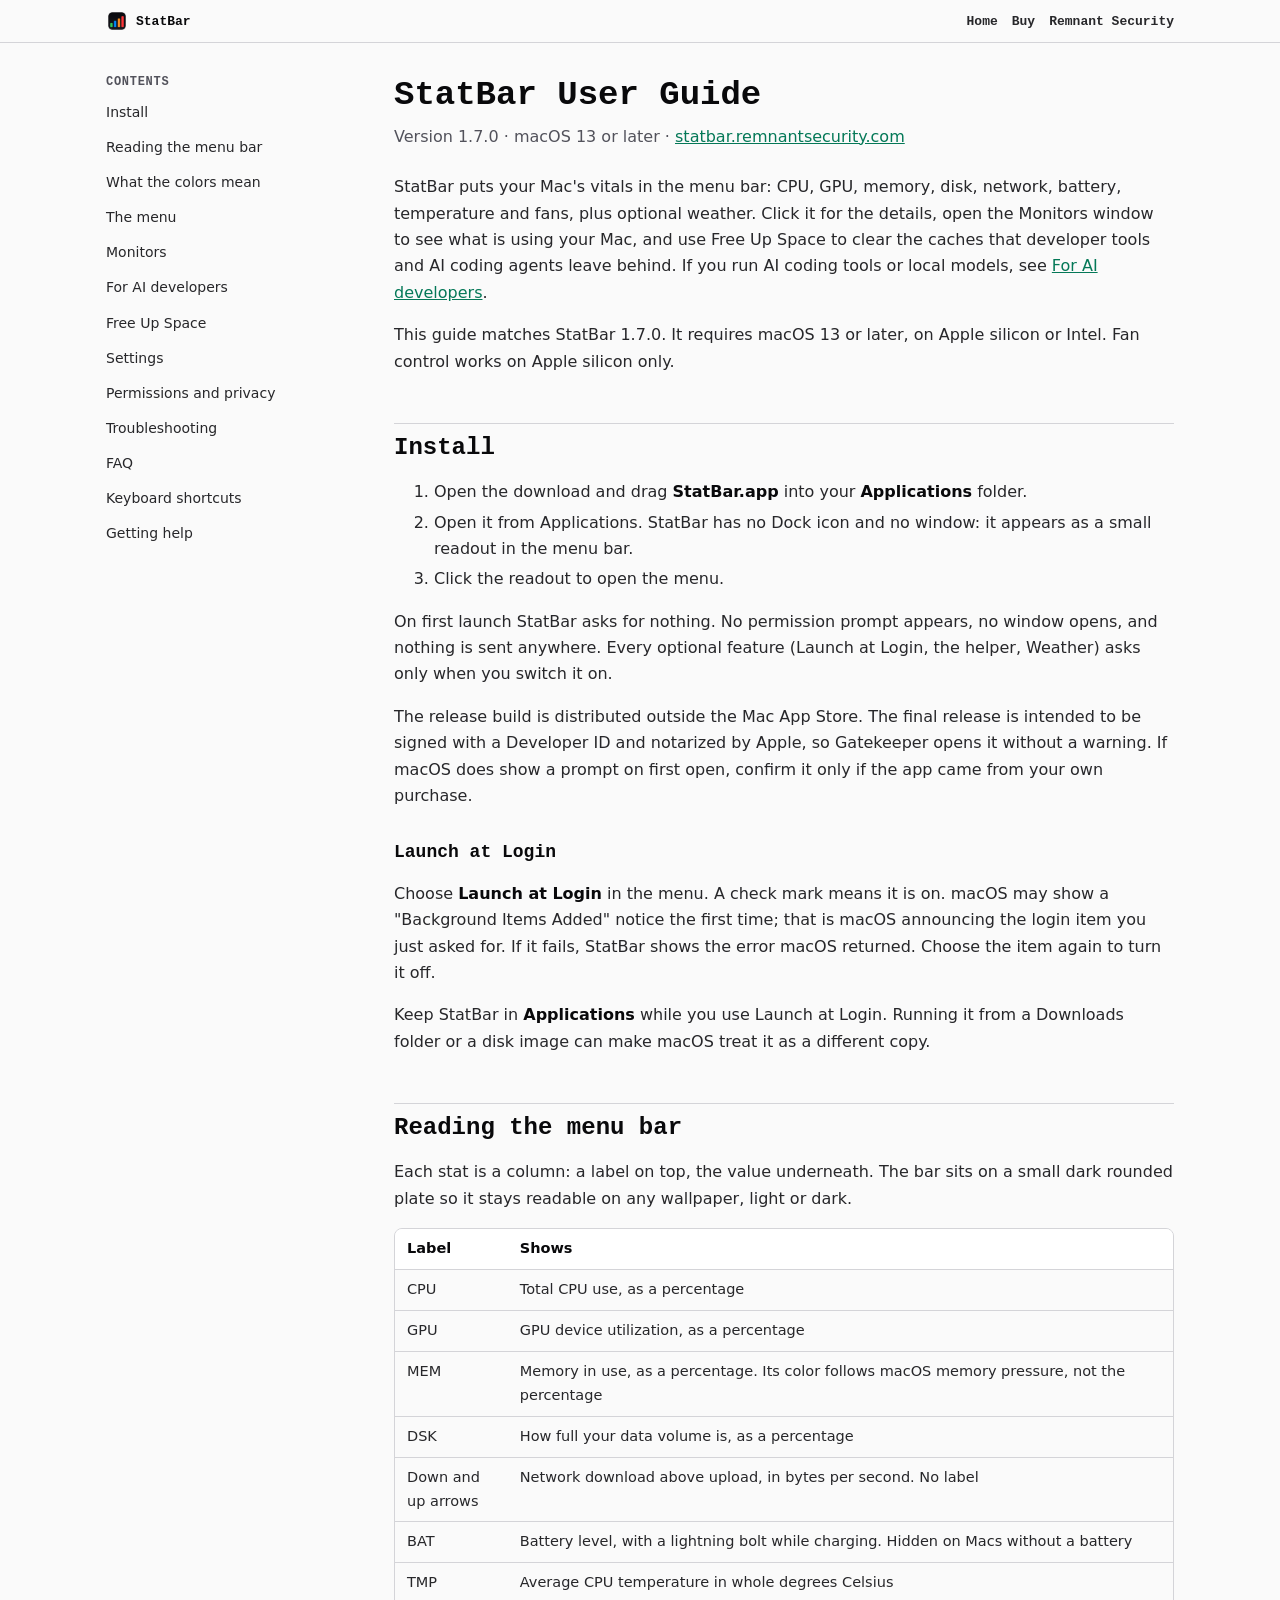
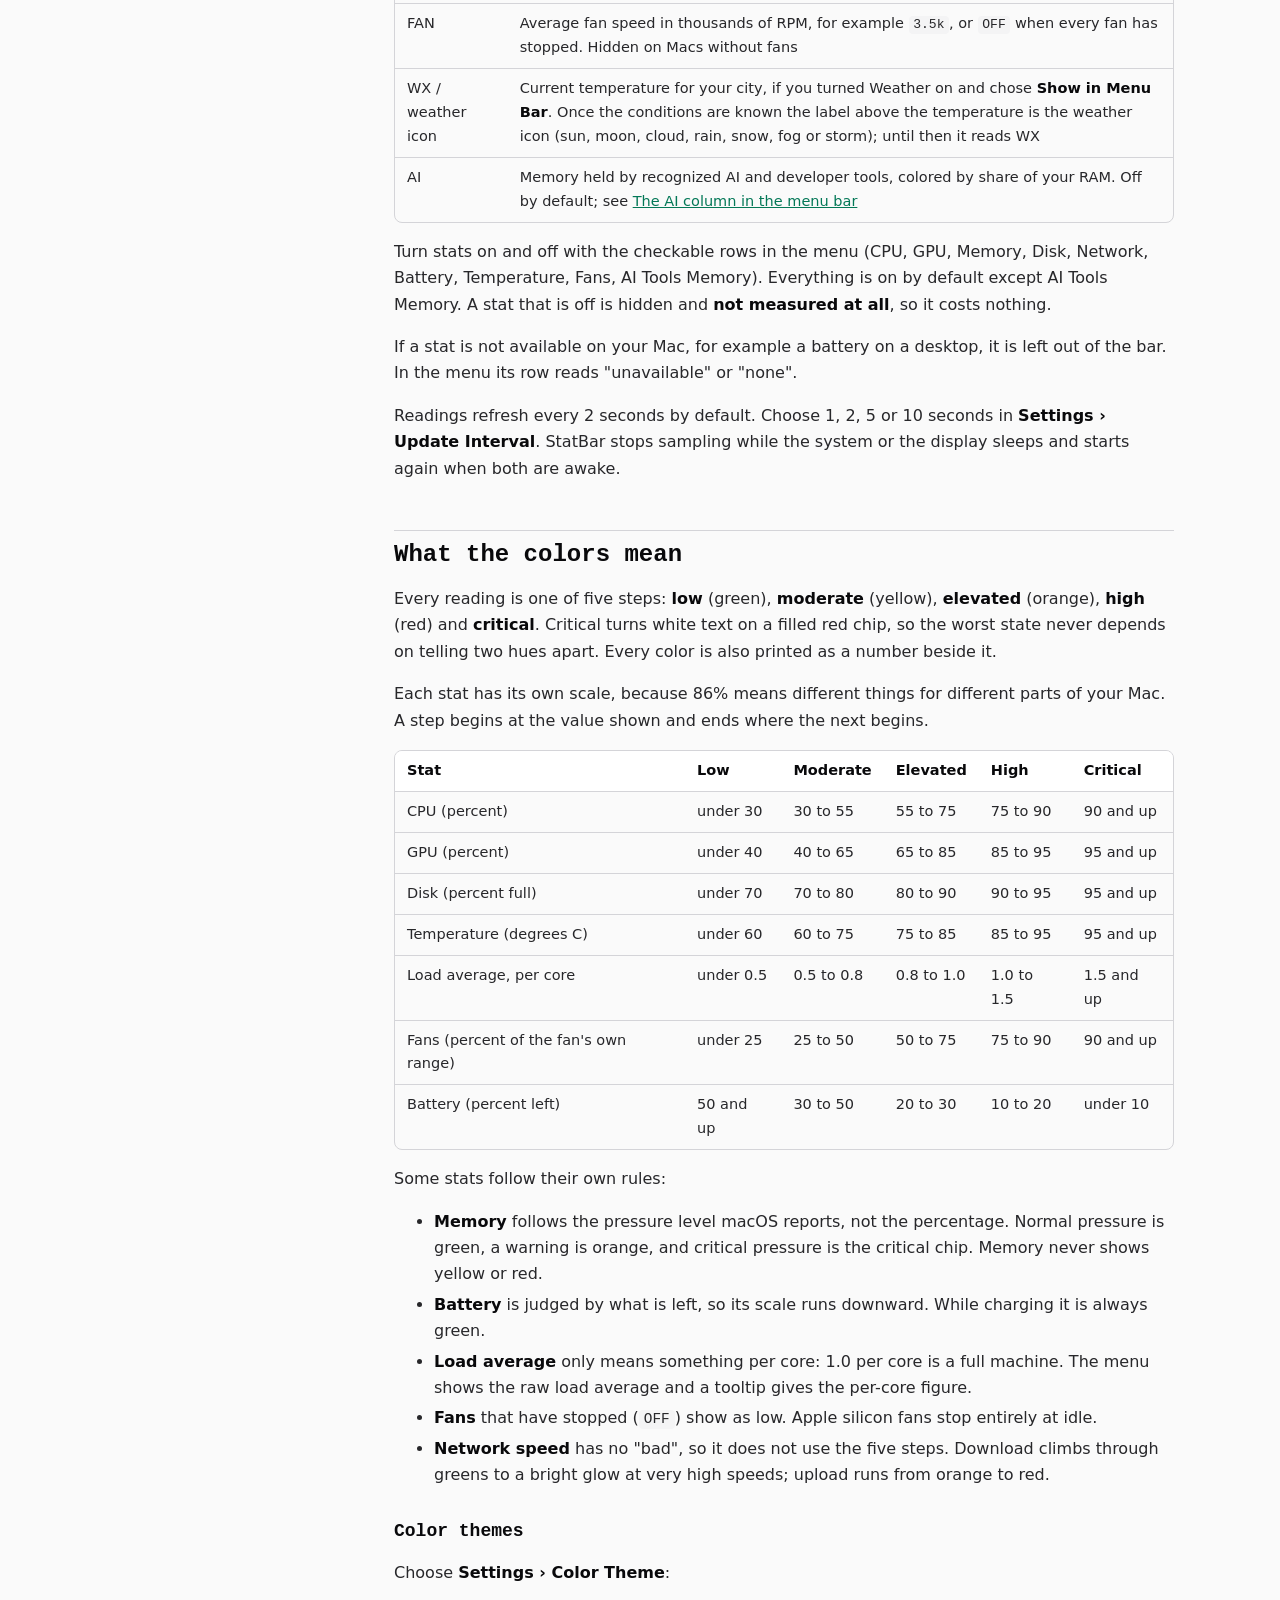
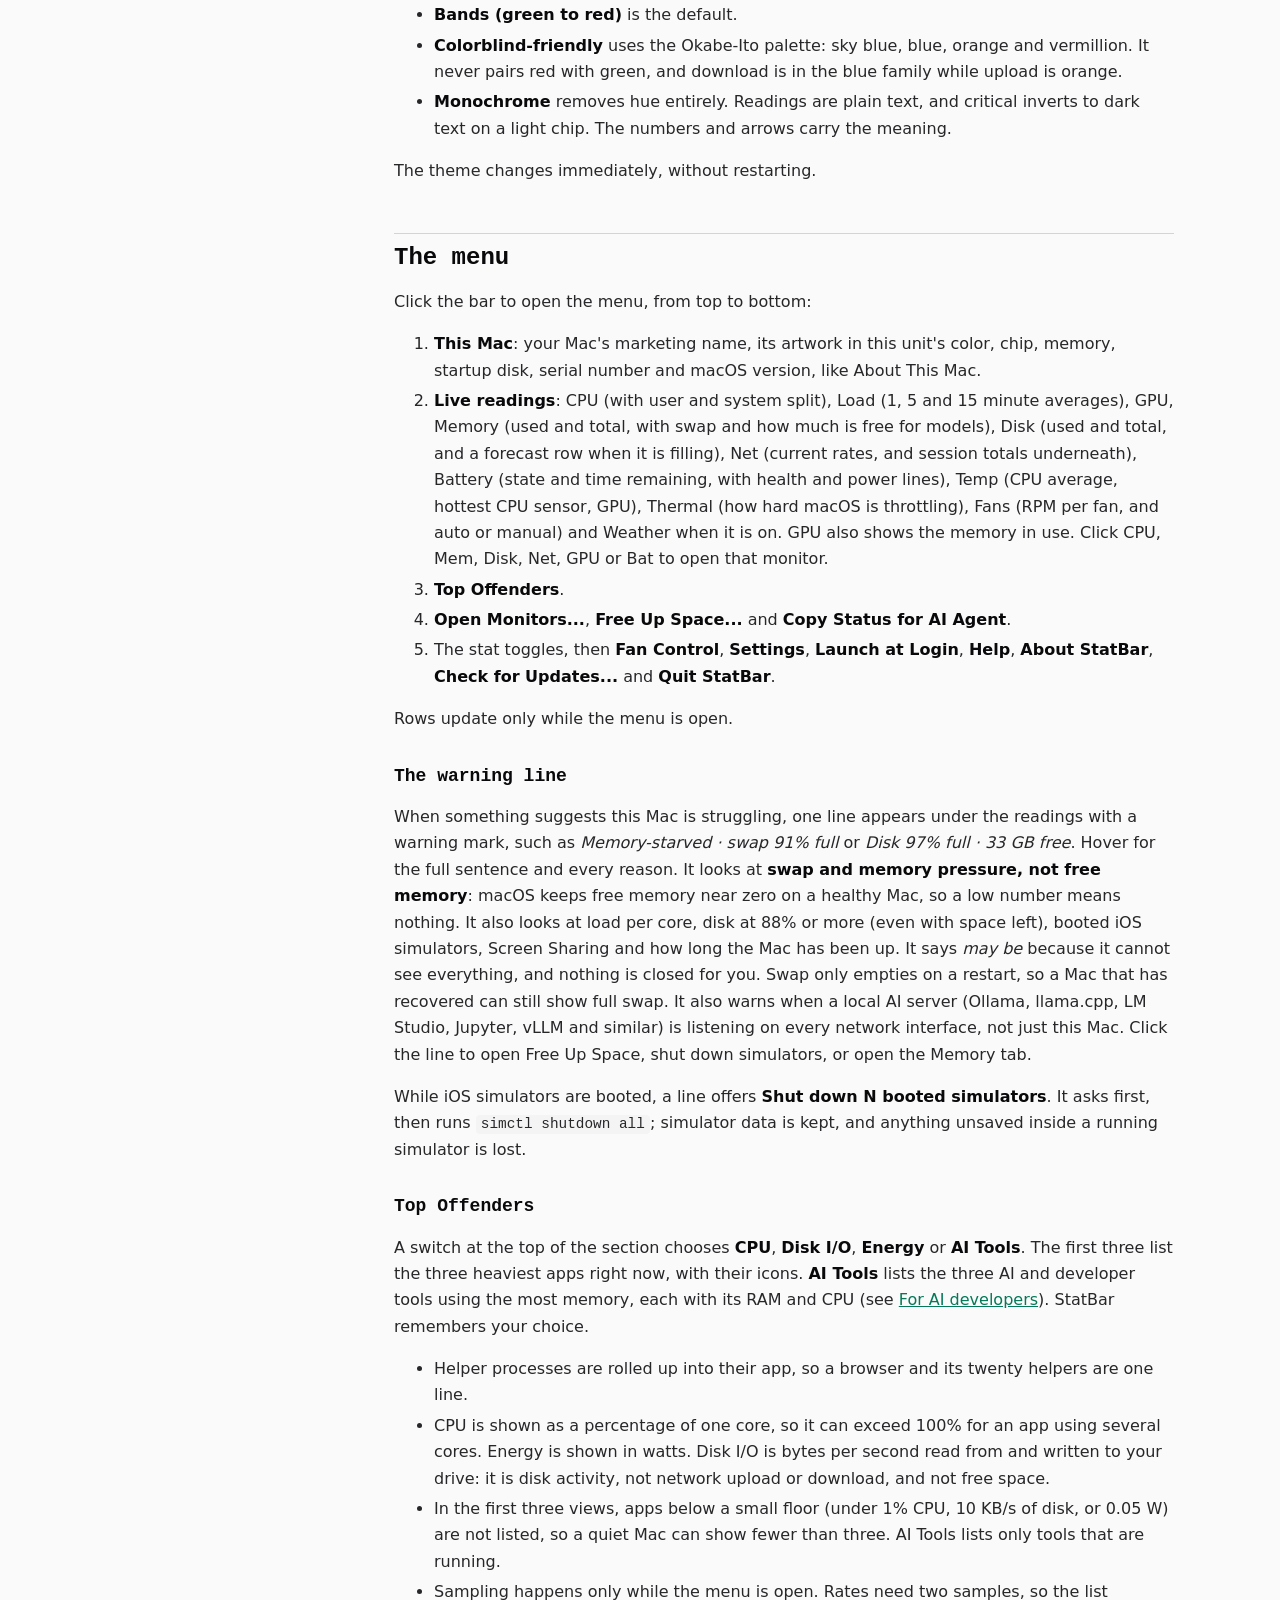
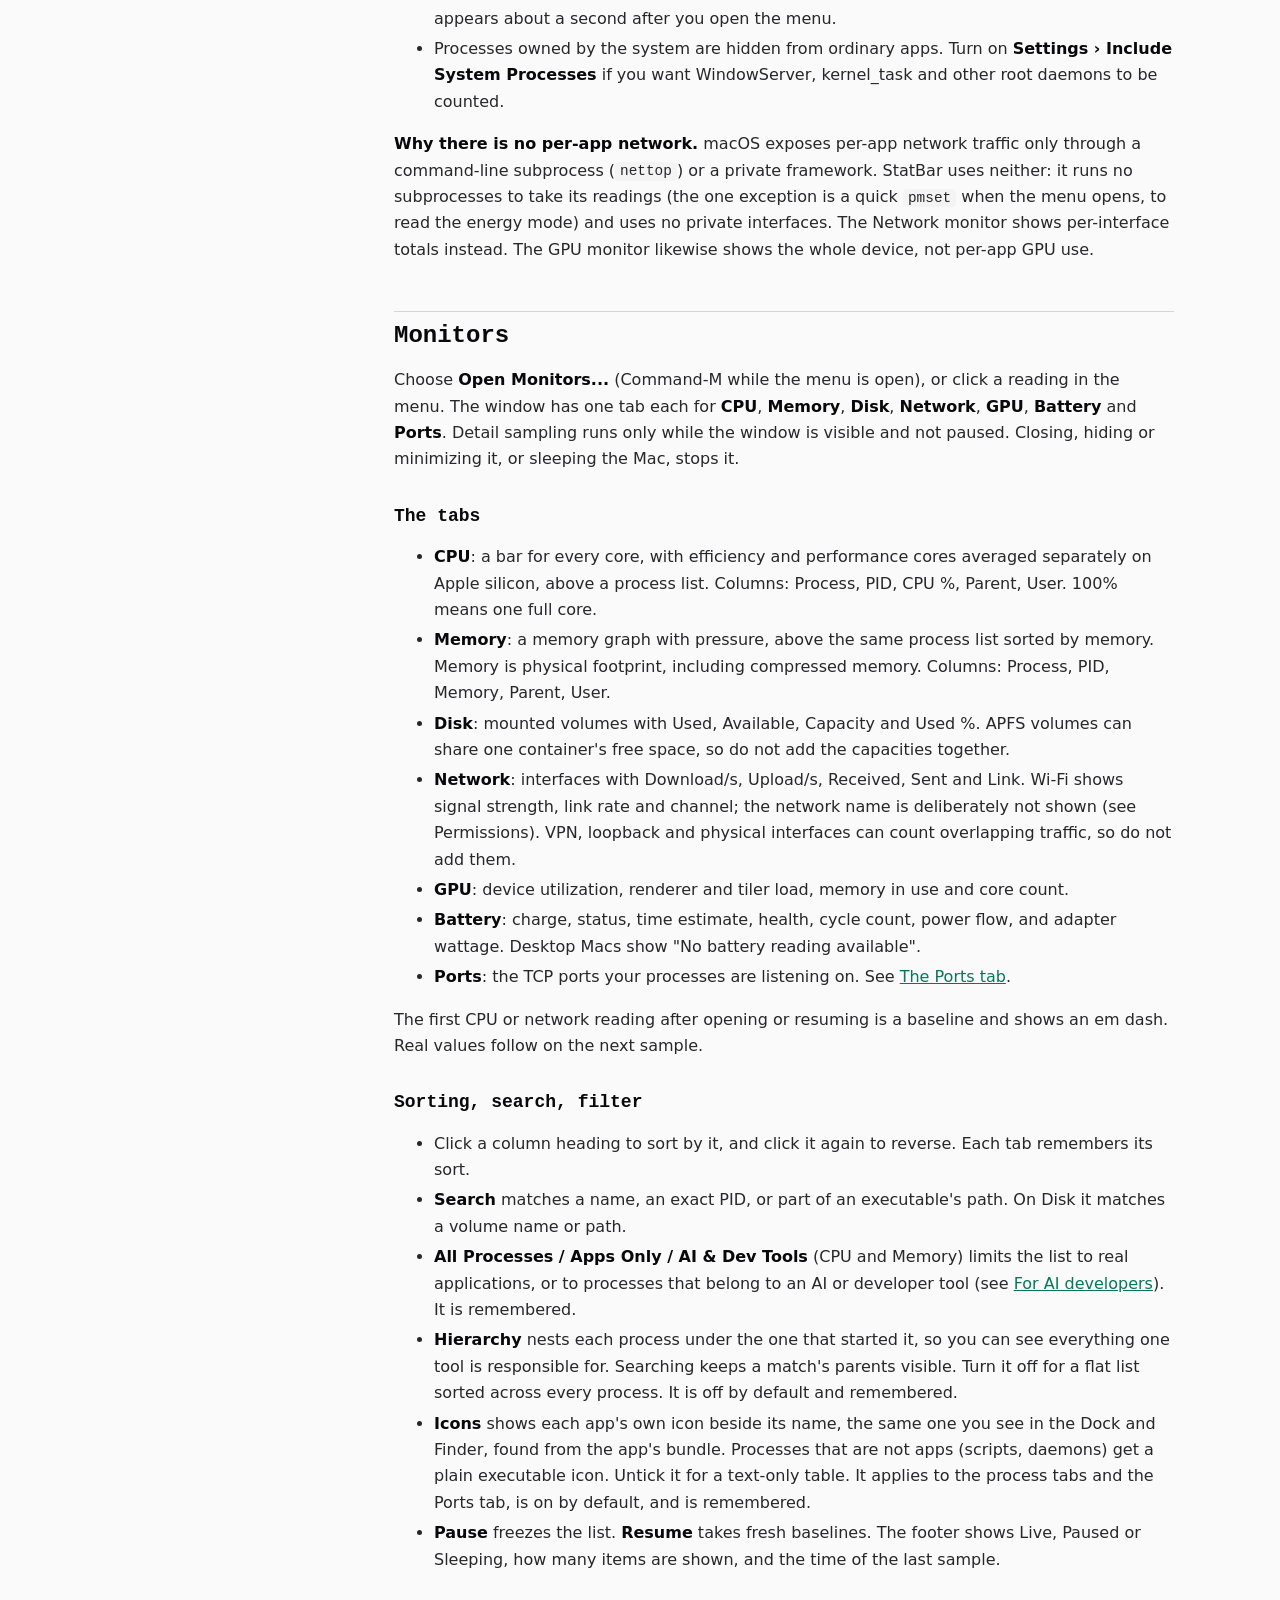
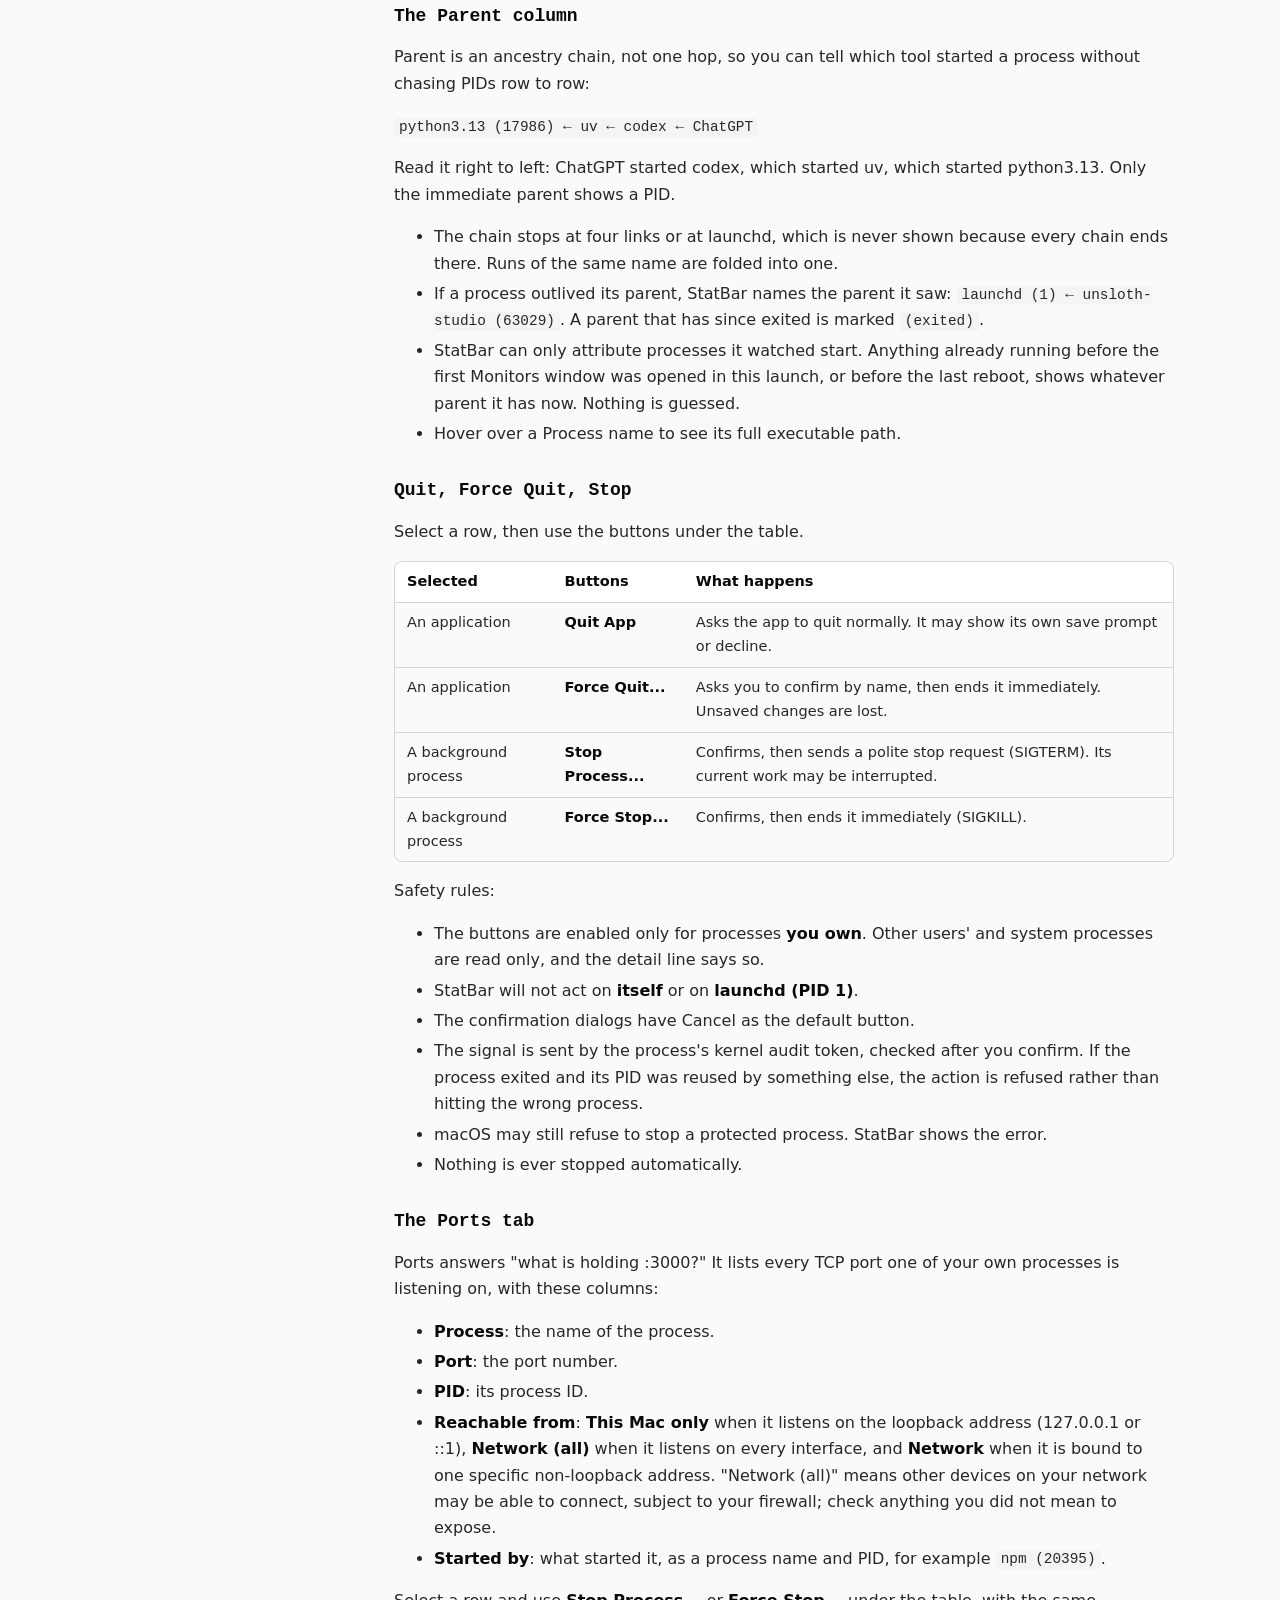
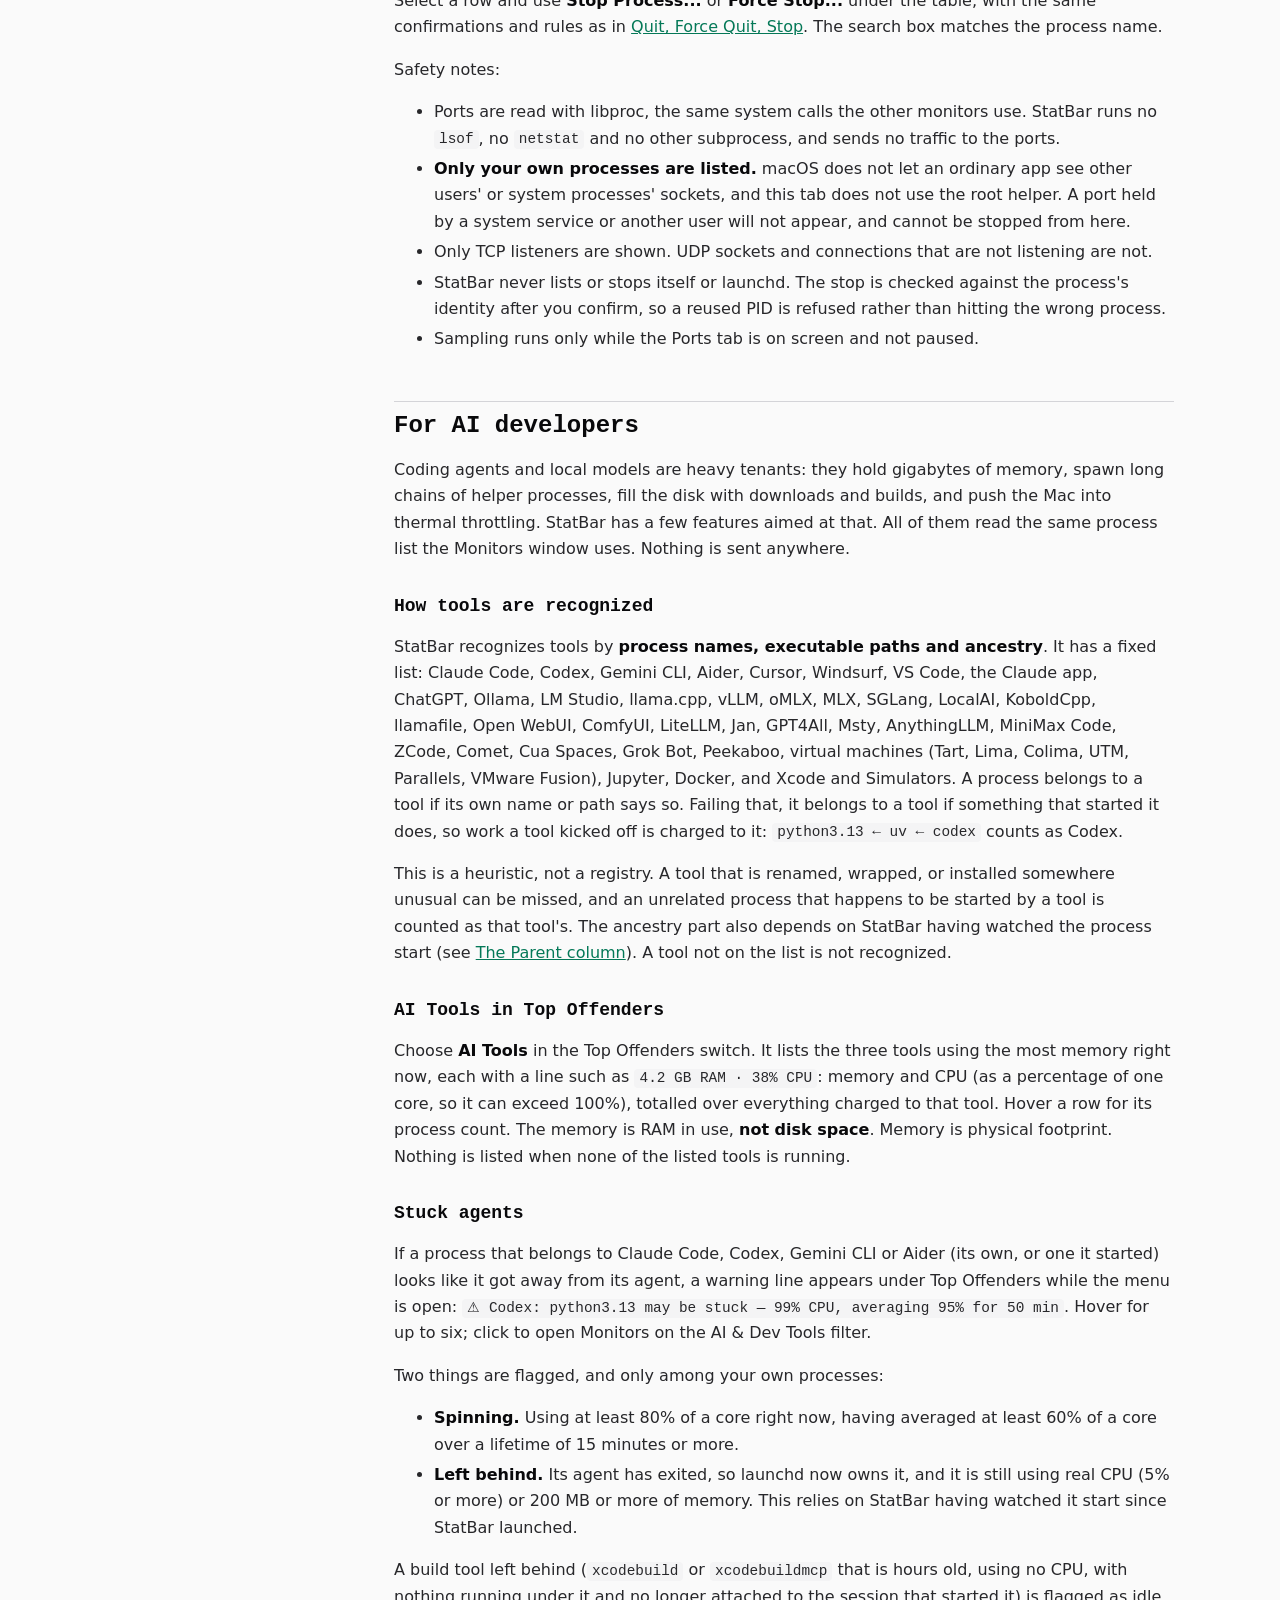
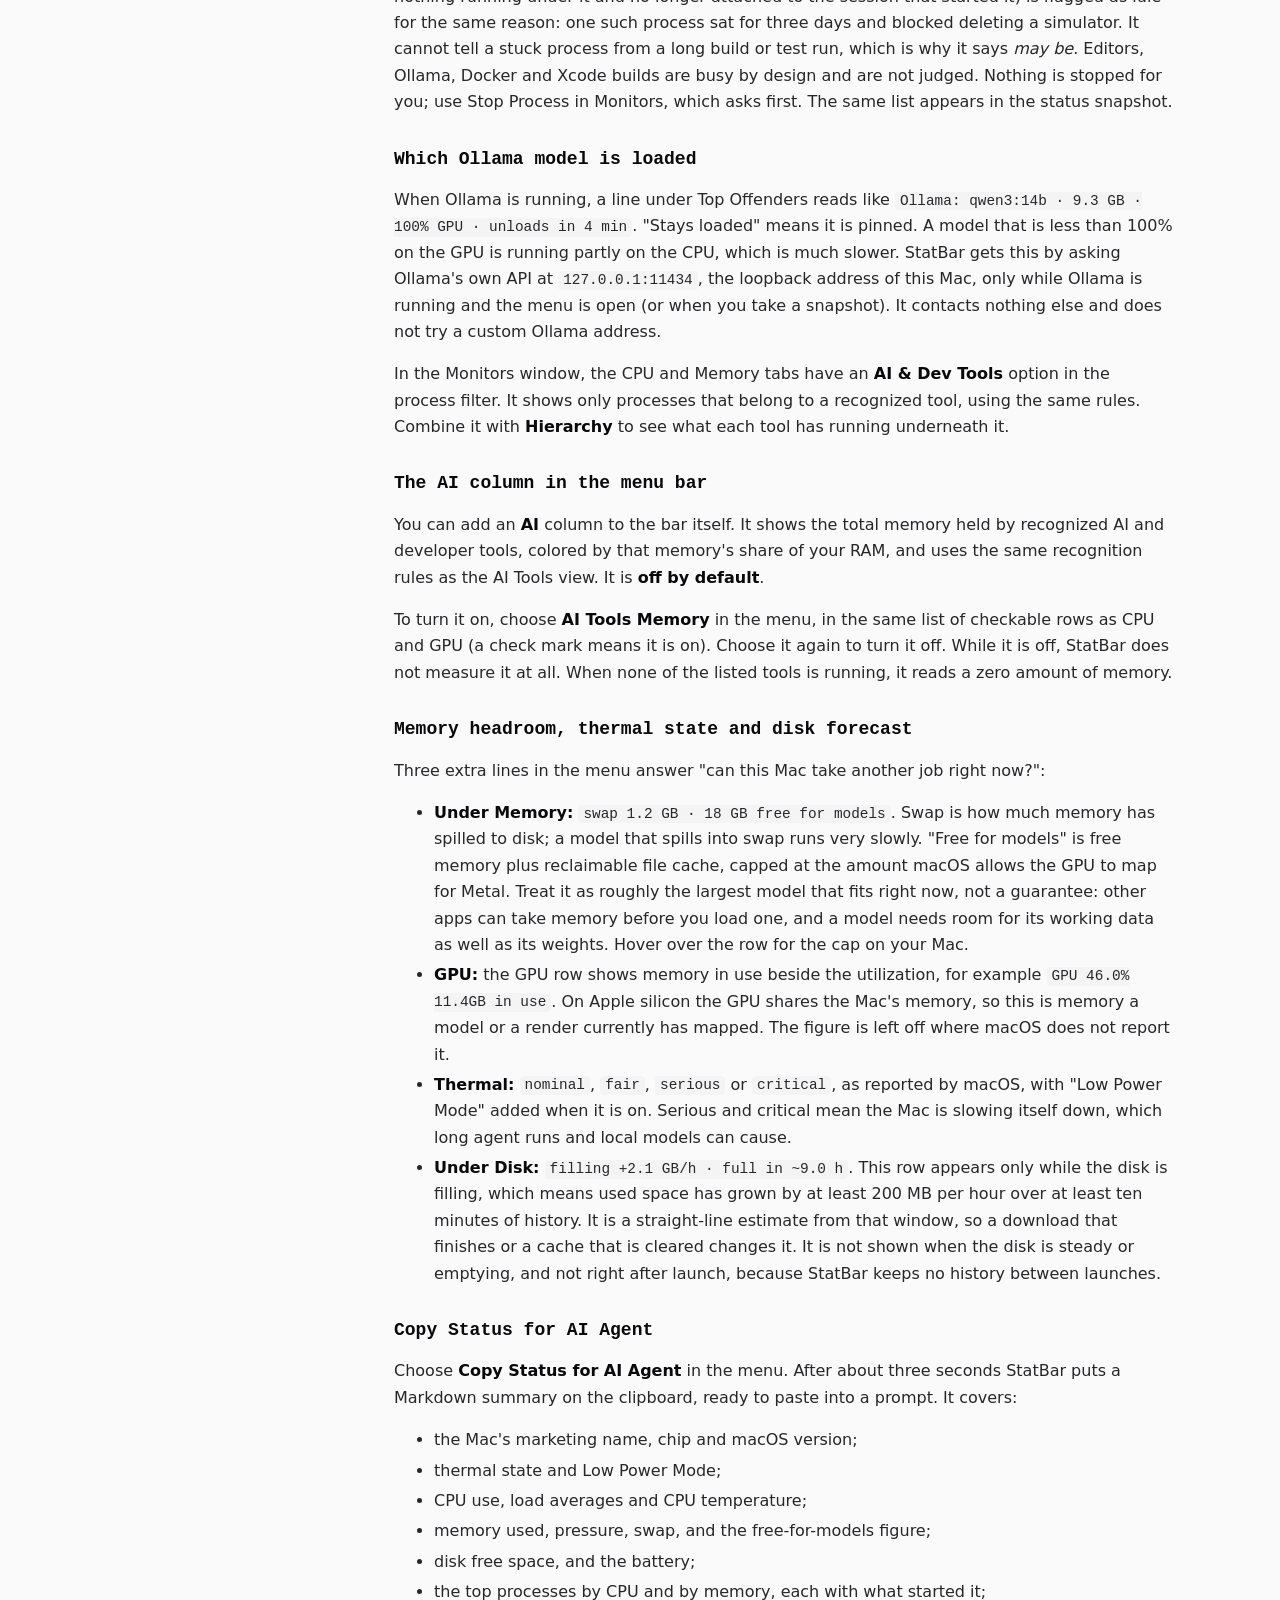
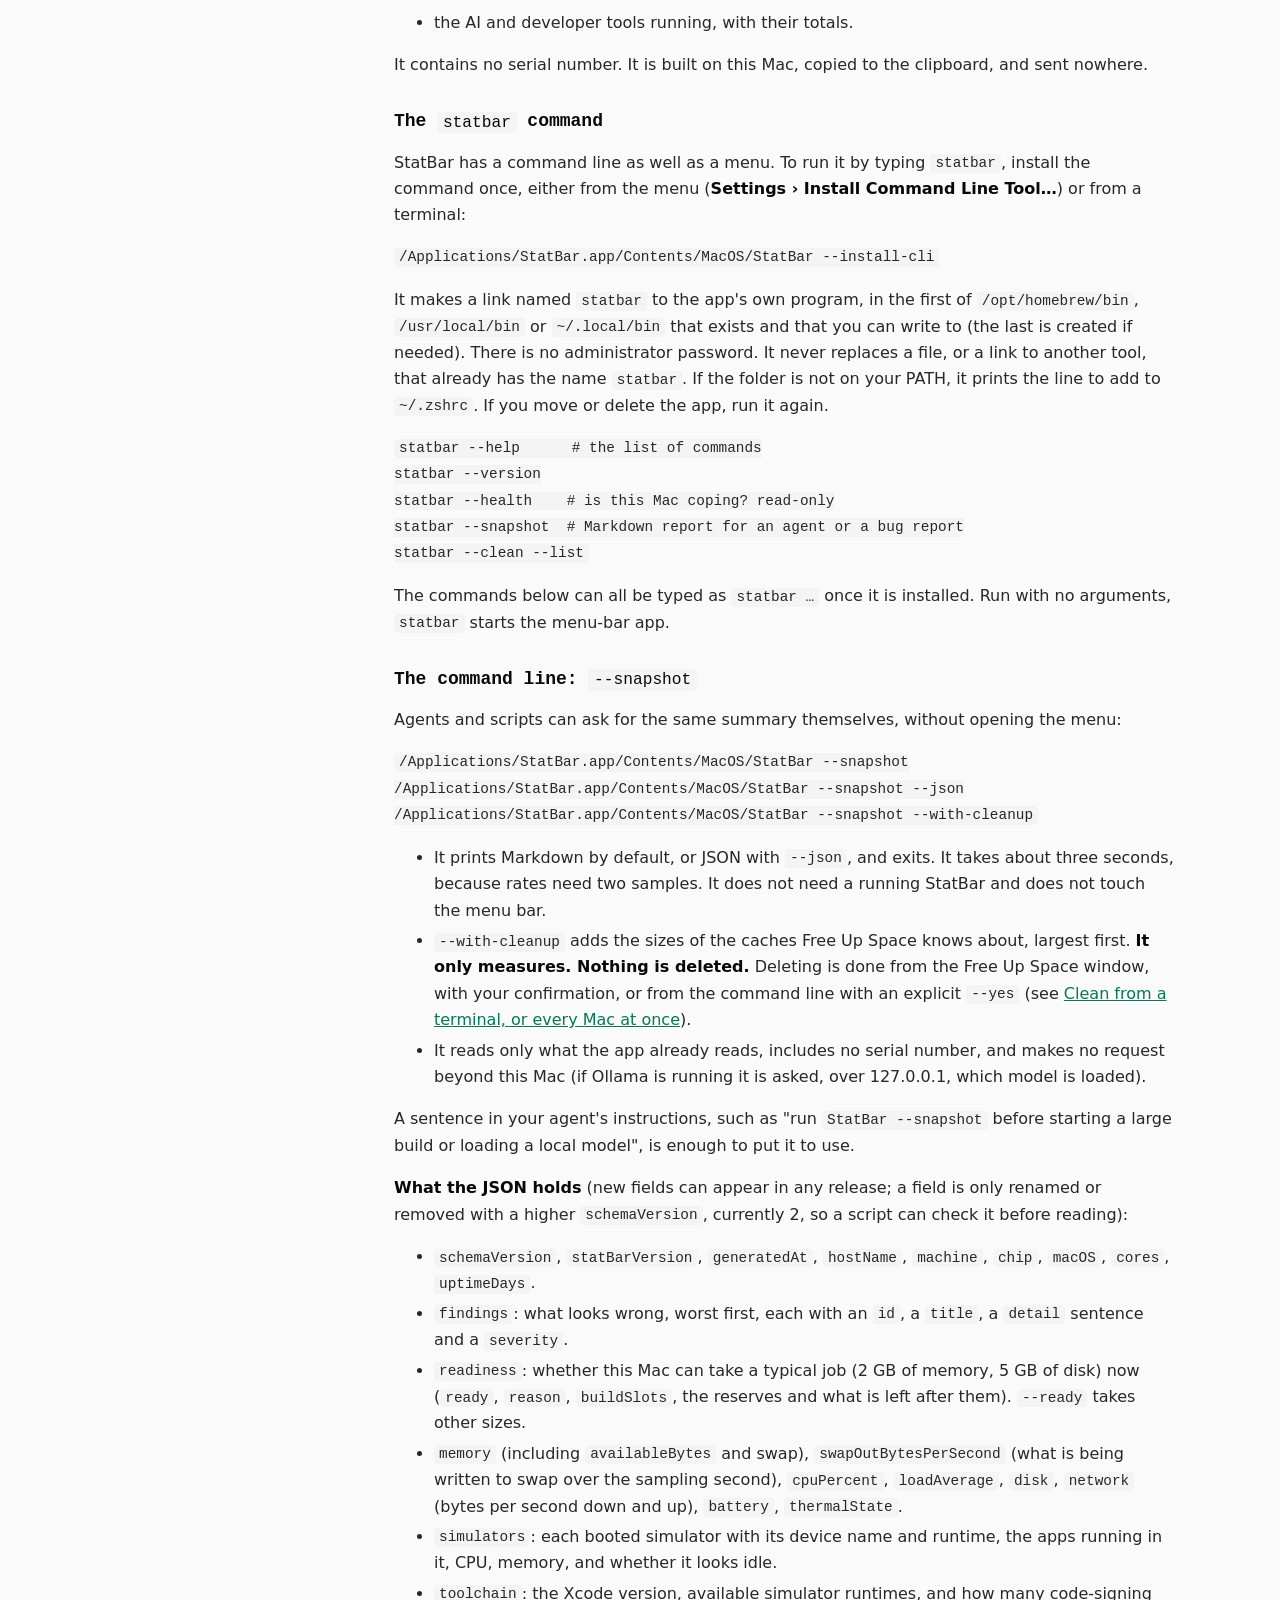
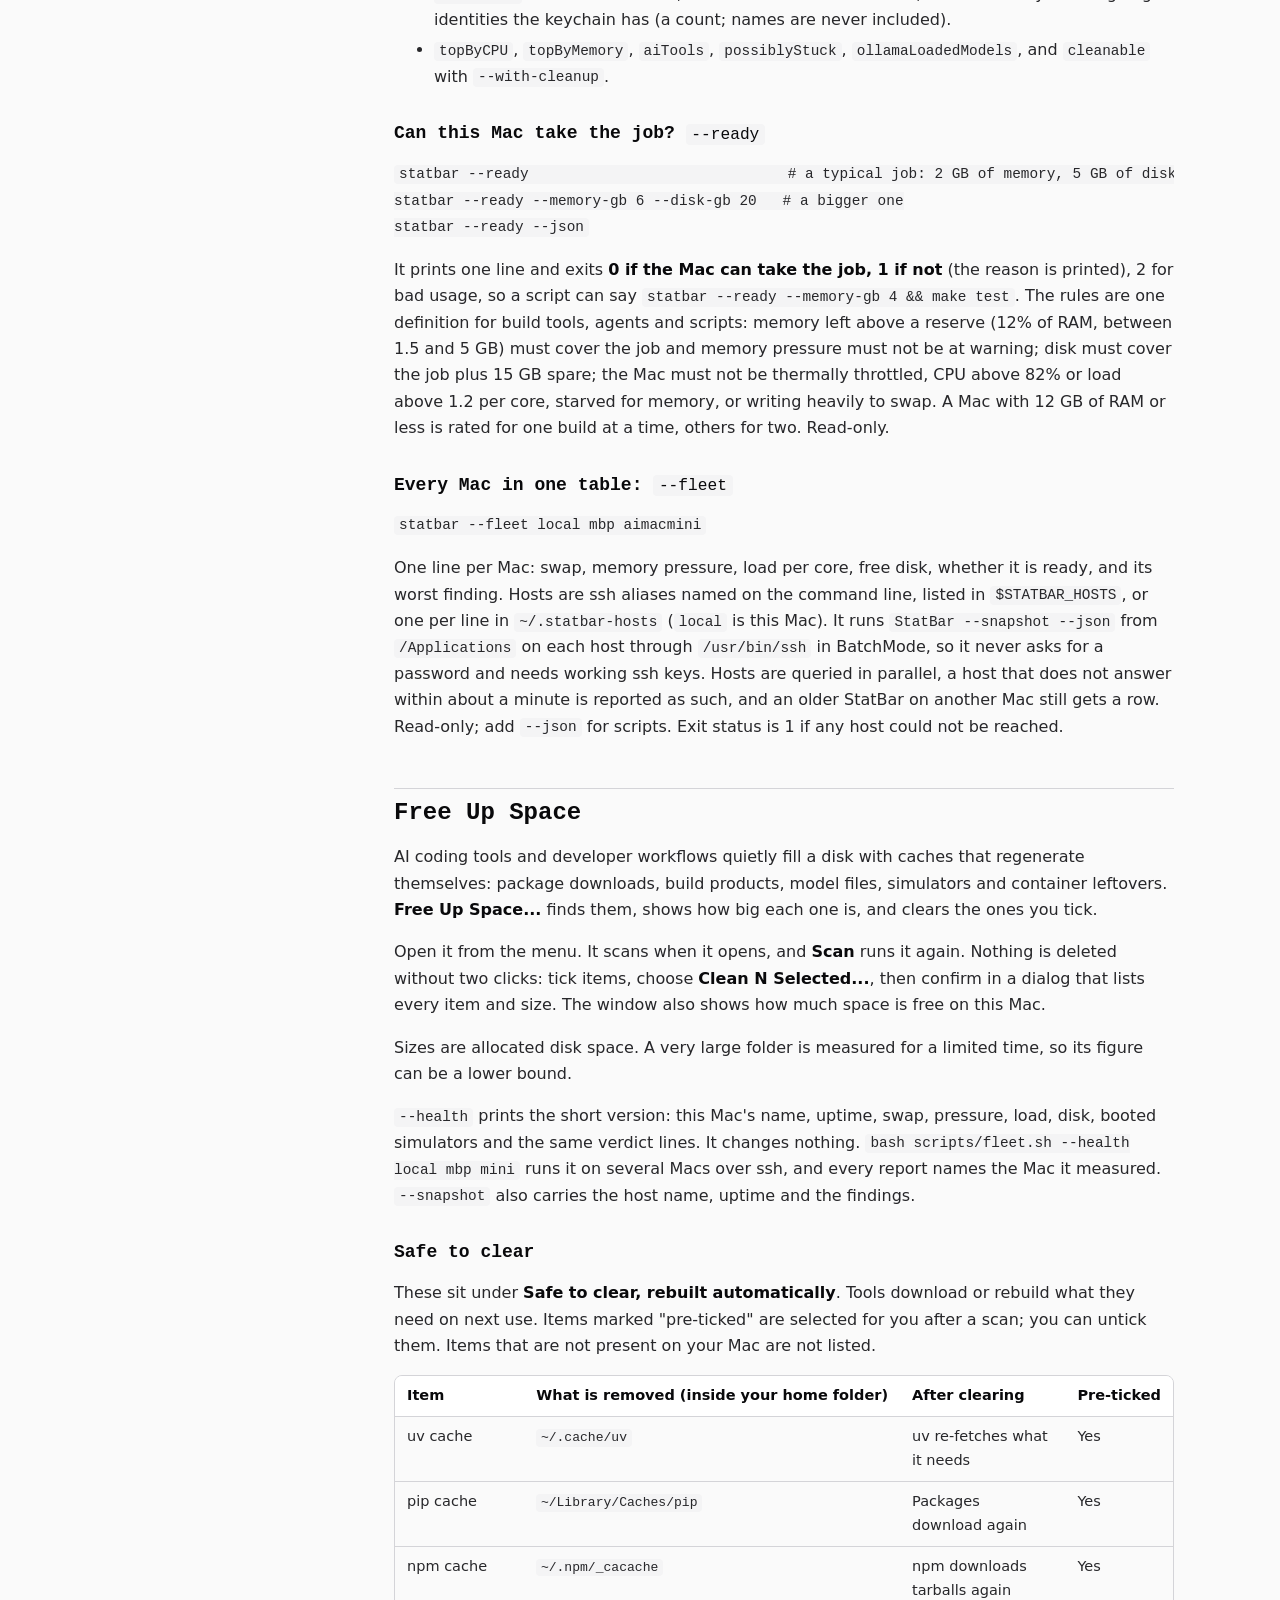
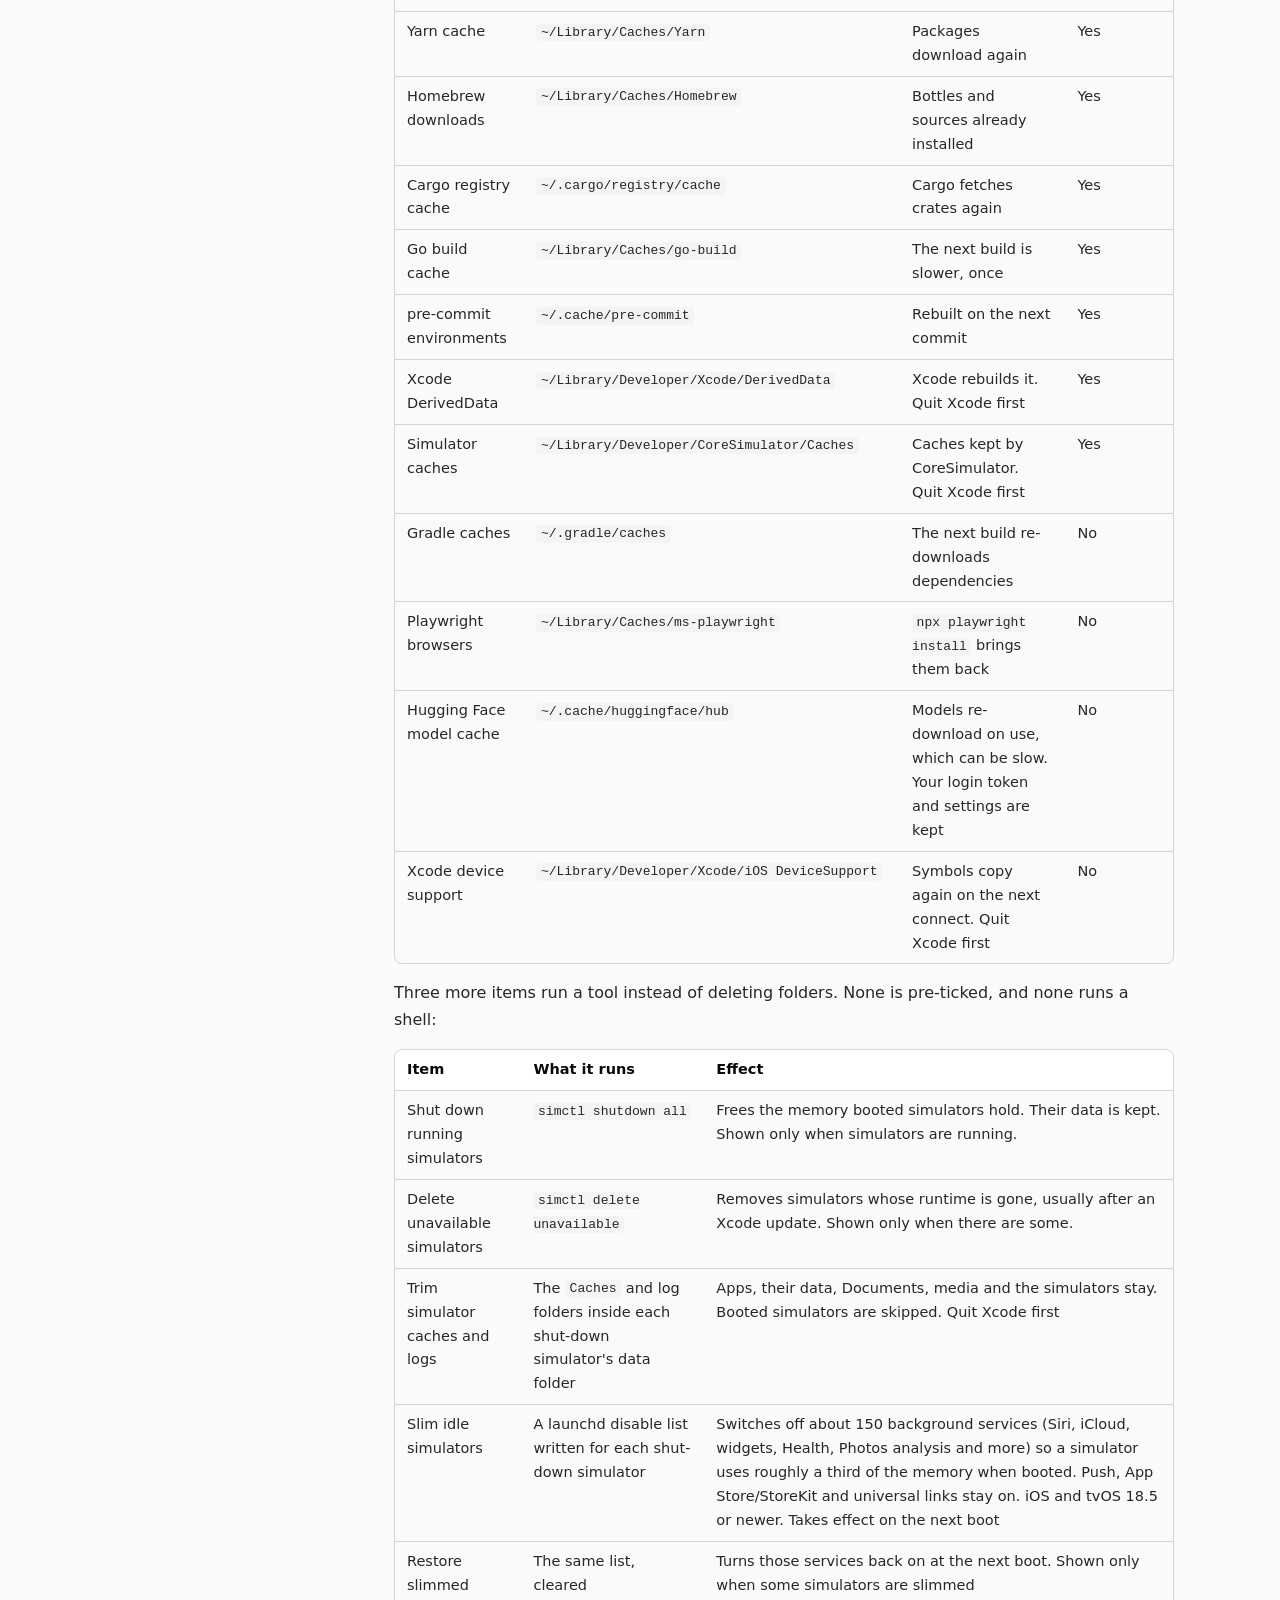
==== commit 37598267: "StatBar 1.7.0: native simulator slimming" ====
--- a/guide/index.html
+++ b/guide/index.html
@@ -431,7 +431,7 @@
 <li><code>readiness</code>: whether this Mac can take a typical job (2 GB of memory, 5 GB of disk) now (<code>ready</code>, <code>reason</code>, <code>buildSlots</code>, the reserves and what is left after them). <code>--ready</code> takes other sizes.</li>
 <li><code>memory</code> (including <code>availableBytes</code> and swap), <code>swapOutBytesPerSecond</code> (what is being written to swap over the sampling second), <code>cpuPercent</code>, <code>loadAverage</code>, <code>disk</code>, <code>network</code> (bytes per second down and up), <code>battery</code>, <code>thermalState</code>.</li>
 <li><code>simulators</code>: each booted simulator with its device name and runtime, the apps running in it, CPU, memory, and whether it looks idle.</li>
-<li><code>toolchain</code>: the Xcode version, available simulator runtimes, and how many code-signing identities the keychain has (a count; names are never included), and the simslim version if it is installed.</li>
+<li><code>toolchain</code>: the Xcode version, available simulator runtimes, and how many code-signing identities the keychain has (a count; names are never included).</li>
 <li><code>topByCPU</code>, <code>topByMemory</code>, <code>aiTools</code>, <code>possiblyStuck</code>, <code>ollamaLoadedModels</code>, and <code>cleanable</code> with <code>--with-cleanup</code>.</li>
 </ul>
 <h3 id="can-this-mac-take-the-job---ready">Can this Mac take the job? <code>--ready</code></h3>
@@ -567,8 +567,18 @@
 </tr>
 <tr>
 <td>Trim simulator caches and logs</td>
-<td><code>simslim disk-clean … --categories caches,logs</code></td>
-<td>Deletes caches and logs inside simulators that are shut down; apps, data and the simulators stay. Shown only when the optional <a href="https://github.com/mobai-app/simslim">simslim</a> tool is installed (<code>brew install mobai-app/tap/simslim</code>). Booted simulators are skipped, so nothing is rebooted. Quit Xcode first</td>
+<td>The <code>Caches</code> and log folders inside each shut-down simulator's data folder</td>
+<td>Apps, their data, Documents, media and the simulators stay. Booted simulators are skipped. Quit Xcode first</td>
+</tr>
+<tr>
+<td>Slim idle simulators</td>
+<td>A launchd disable list written for each shut-down simulator</td>
+<td>Switches off about 150 background services (Siri, iCloud, widgets, Health, Photos analysis and more) so a simulator uses roughly a third of the memory when booted. Push, App Store/StoreKit and universal links stay on. iOS and tvOS 18.5 or newer. Takes effect on the next boot</td>
+</tr>
+<tr>
+<td>Restore slimmed simulators</td>
+<td>The same list, cleared</td>
+<td>Turns those services back on at the next boot. Shown only when some simulators are slimmed</td>
 </tr>
 <tr>
 <td>Erase all simulator contents</td>
@@ -589,7 +599,7 @@
 <h3 id="watch-for-runaway-processes">Watch for Runaway Processes</h3>
 <p><strong>Settings › Watch for Runaway Processes</strong> (off by default) looks at every process about every 30 seconds and notes any that stay above 60% of a core, even with brief dips. After 15 minutes a process is reported in the warning line and as a row in Memory you can get back, with <strong>Stop…</strong>. This catches something that started spinning recently, which a lifetime average hides. Builds, <code>kernel_task</code>, WindowServer and StatBar itself are never reported. Off, StatBar samples nothing while the menu is closed, and the warning line falls back to processes that have averaged most of a core for hours. System processes (<code>audioanalyticsd</code>, <code>trustd</code>) are named but cannot be stopped from StatBar; restarting clears them.</p>
 <h3 id="simulators-one-by-one">Simulators, one by one</h3>
-<p>If Xcode's <code>simctl</code> is present, a <strong>Simulators</strong> section lists every simulator with its size, runtime and when it was last used, largest first. Nothing in it is ticked. Tick the stock devices and old dated test simulators you no longer need and clean: each one is deleted entirely, with its apps and their data, and that cannot be undone, so the confirmation says so. A booted simulator cannot be ticked until it is shut down. Sizing many simulators takes a while, so later ones may show no size on the first scan. This is the one place StatBar deletes something that does not rebuild itself, and only after you tick it. It uses <code>simctl delete &lt;UDID&gt;</code> on a device <code>simctl</code> just listed. If you have the optional <strong>simslim</strong> tool, hovering the Shut down row also shows how to keep a booted simulator running on less memory (<code>simslim on &lt;udid&gt;</code>, which reboots it and turns off iCloud, push and Siri inside it). StatBar never installs or runs that part for you, and <code>--snapshot</code> reports its version under <code>toolchain</code>. The command-line <code>--clean</code> never deletes simulators one by one.</p>
+<p>If Xcode's <code>simctl</code> is present, a <strong>Simulators</strong> section lists every simulator with its size, runtime and when it was last used, largest first. Nothing in it is ticked. Tick the stock devices and old dated test simulators you no longer need and clean: each one is deleted entirely, with its apps and their data, and that cannot be undone, so the confirmation says so. A booted simulator cannot be ticked until it is shut down. Sizing many simulators takes a while, so later ones may show no size on the first scan. This is the one place StatBar deletes something that does not rebuild itself, and only after you tick it. It uses <code>simctl delete &lt;UDID&gt;</code> on a device <code>simctl</code> just listed. <strong>Slim idle simulators</strong> (in Free Up Space, unticked until you choose it) writes the list of background services a simulator does not need, so the next time you boot it, it comes up with about 100 processes instead of 215 and roughly 1 GB instead of 3 GB (measured on an iPhone 17 simulator, iOS 26.5). It never touches a booted simulator, runs no tool and reboots nothing, and <strong>Restore slimmed simulators</strong> undoes it. Inside a slimmed simulator Siri, iCloud, widgets, Health, Photos analysis and similar features do not work; push notifications, StoreKit and universal links do. The service list comes from the open-source <a href="https://github.com/mobai-app/simslim">simslim</a> project (MIT; notice in <code>docs/third-party/simslim-LICENSE.txt</code>). The command-line <code>--clean</code> never deletes simulators one by one.</p>
 <h3 id="review-yourself">Review yourself</h3>
 <p>These sit under <strong>Review yourself: large, personal, or slow to get back</strong>. StatBar shows their size and a <strong>Show</strong> button that opens the folder in Finder. <strong>StatBar never deletes anything here.</strong></p>
 <ul>
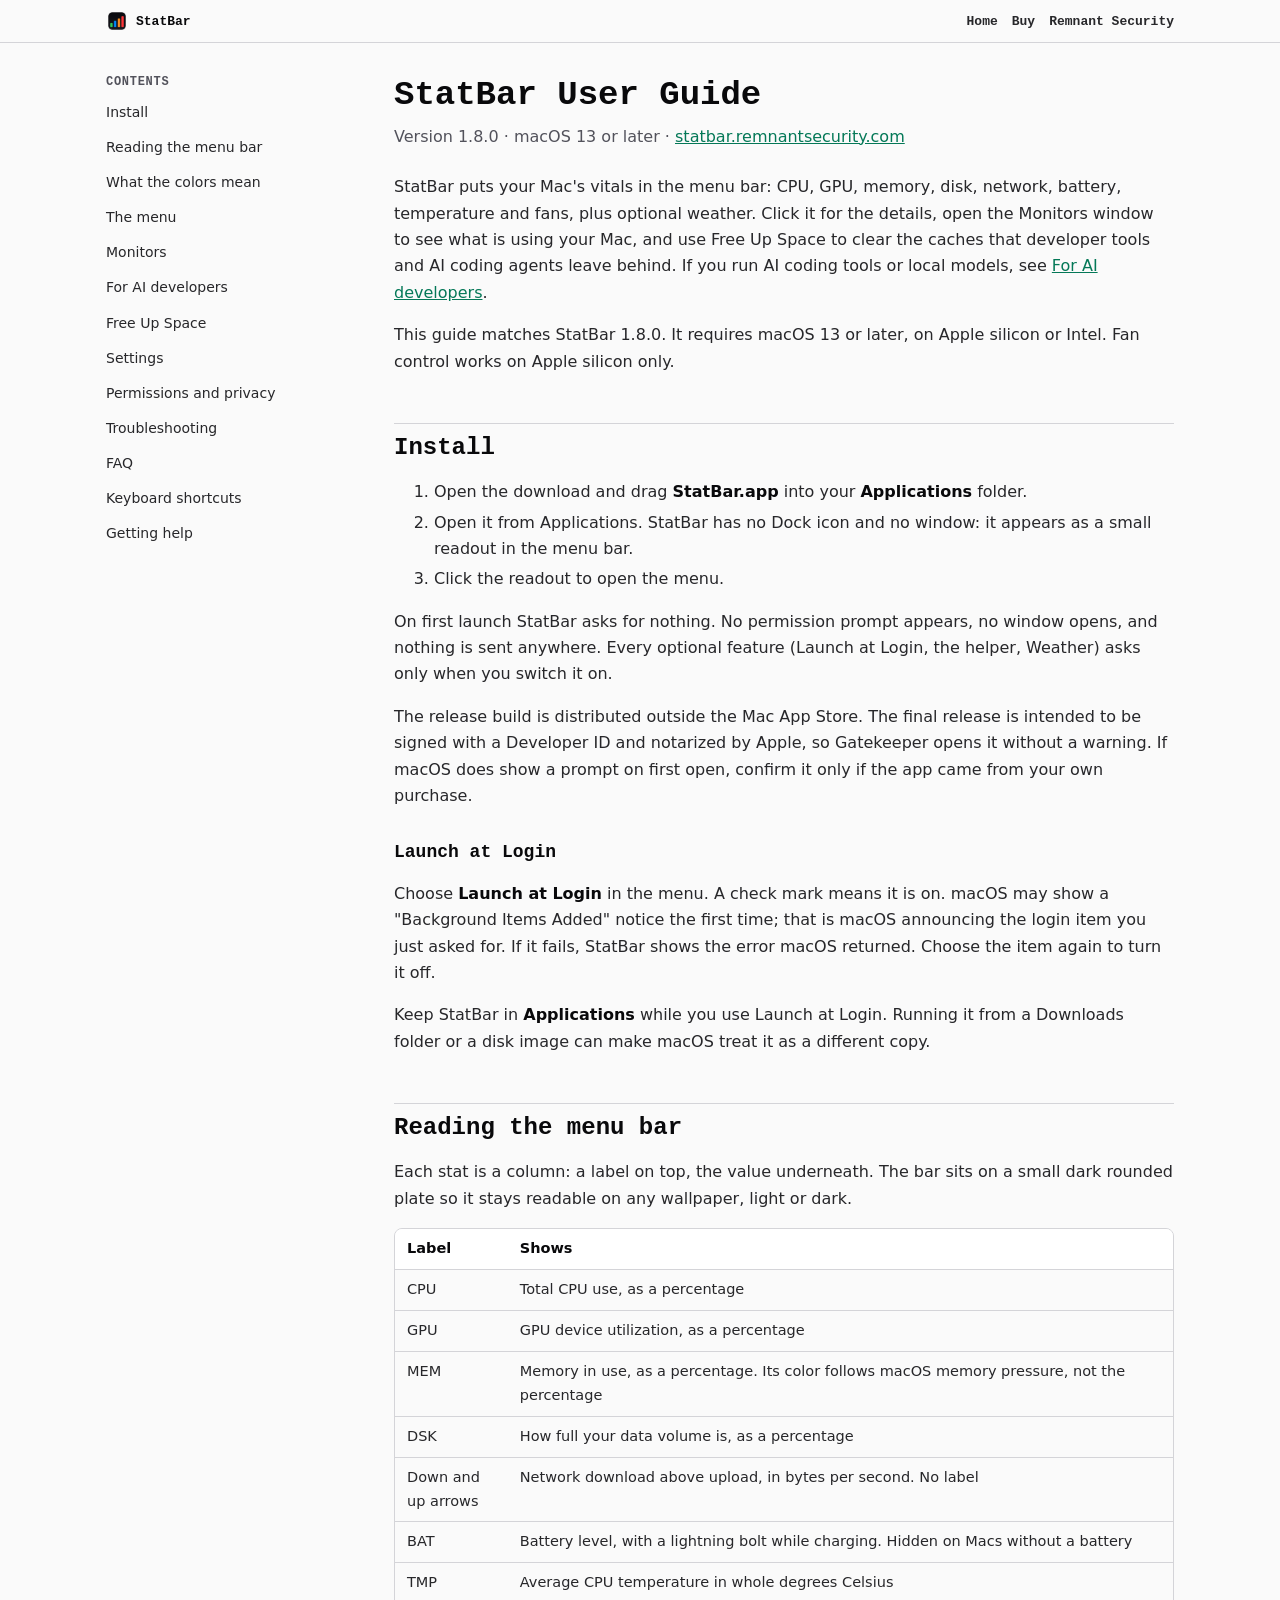
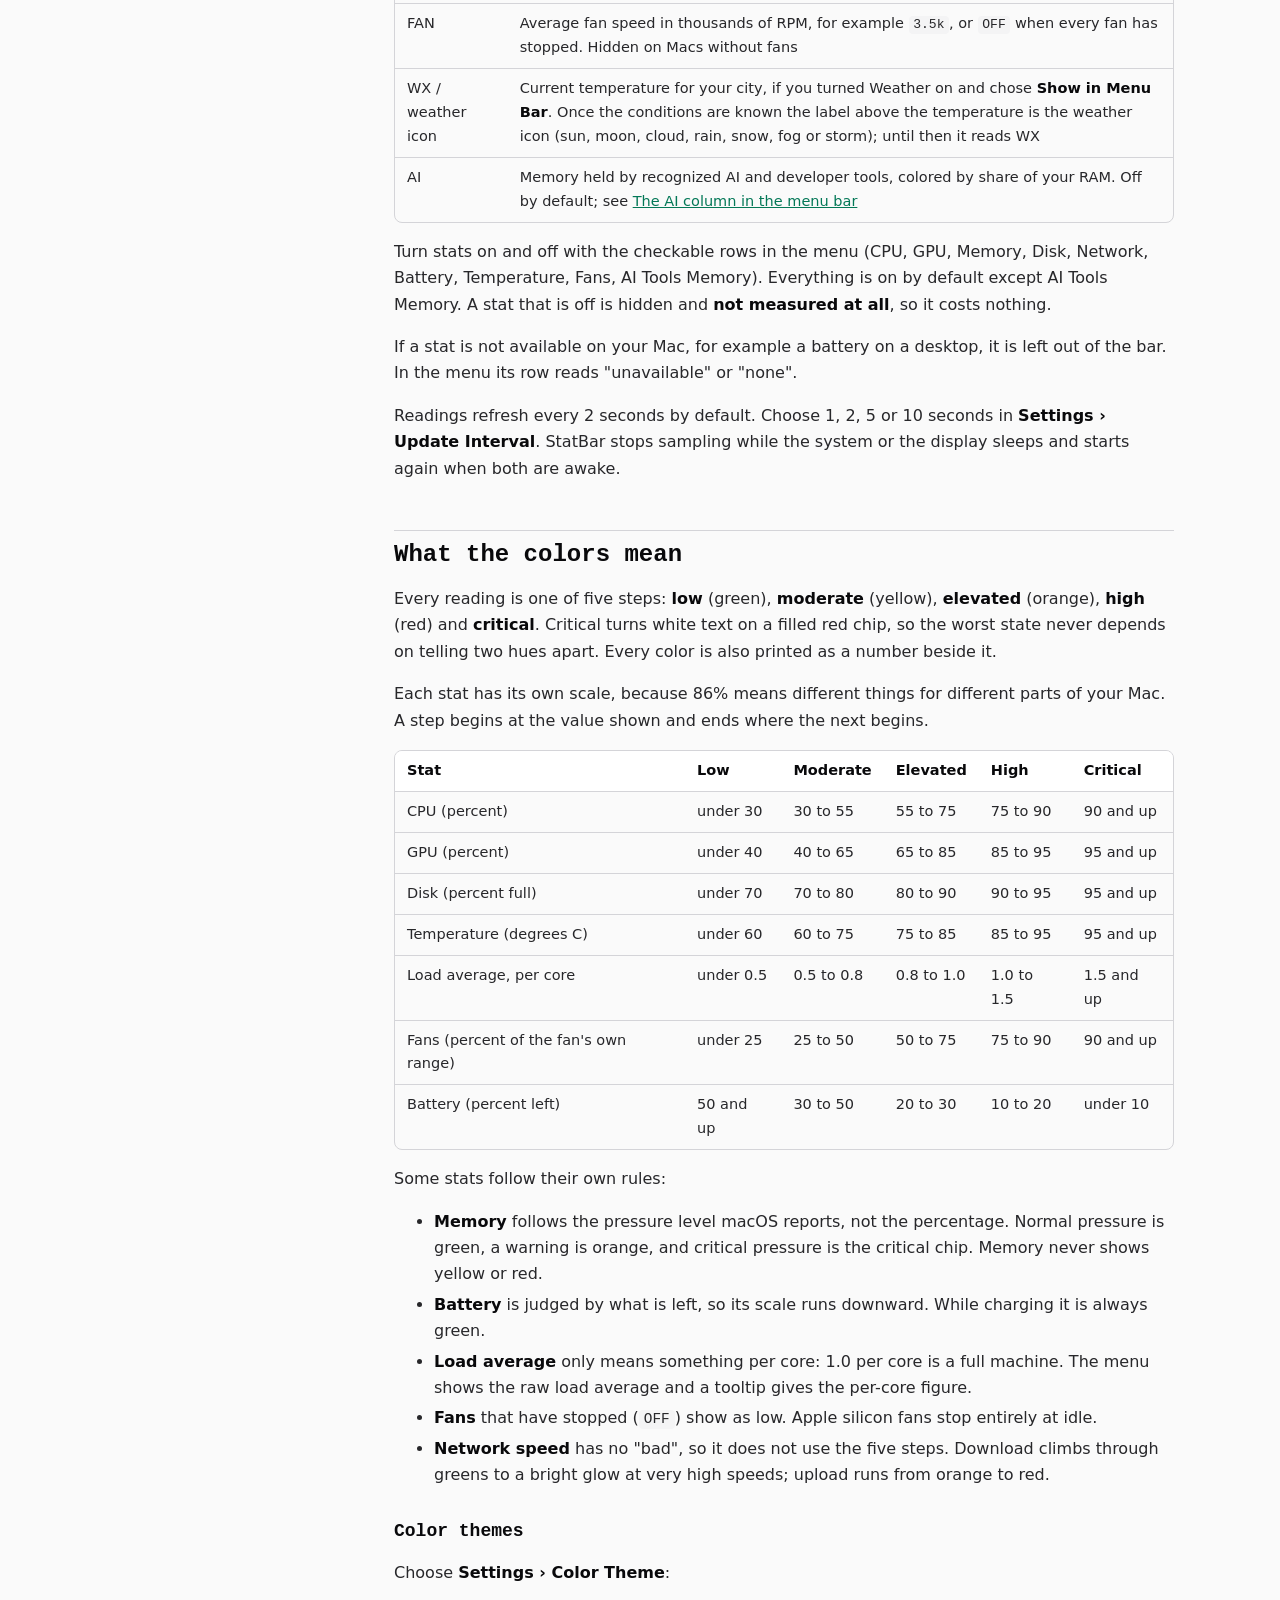
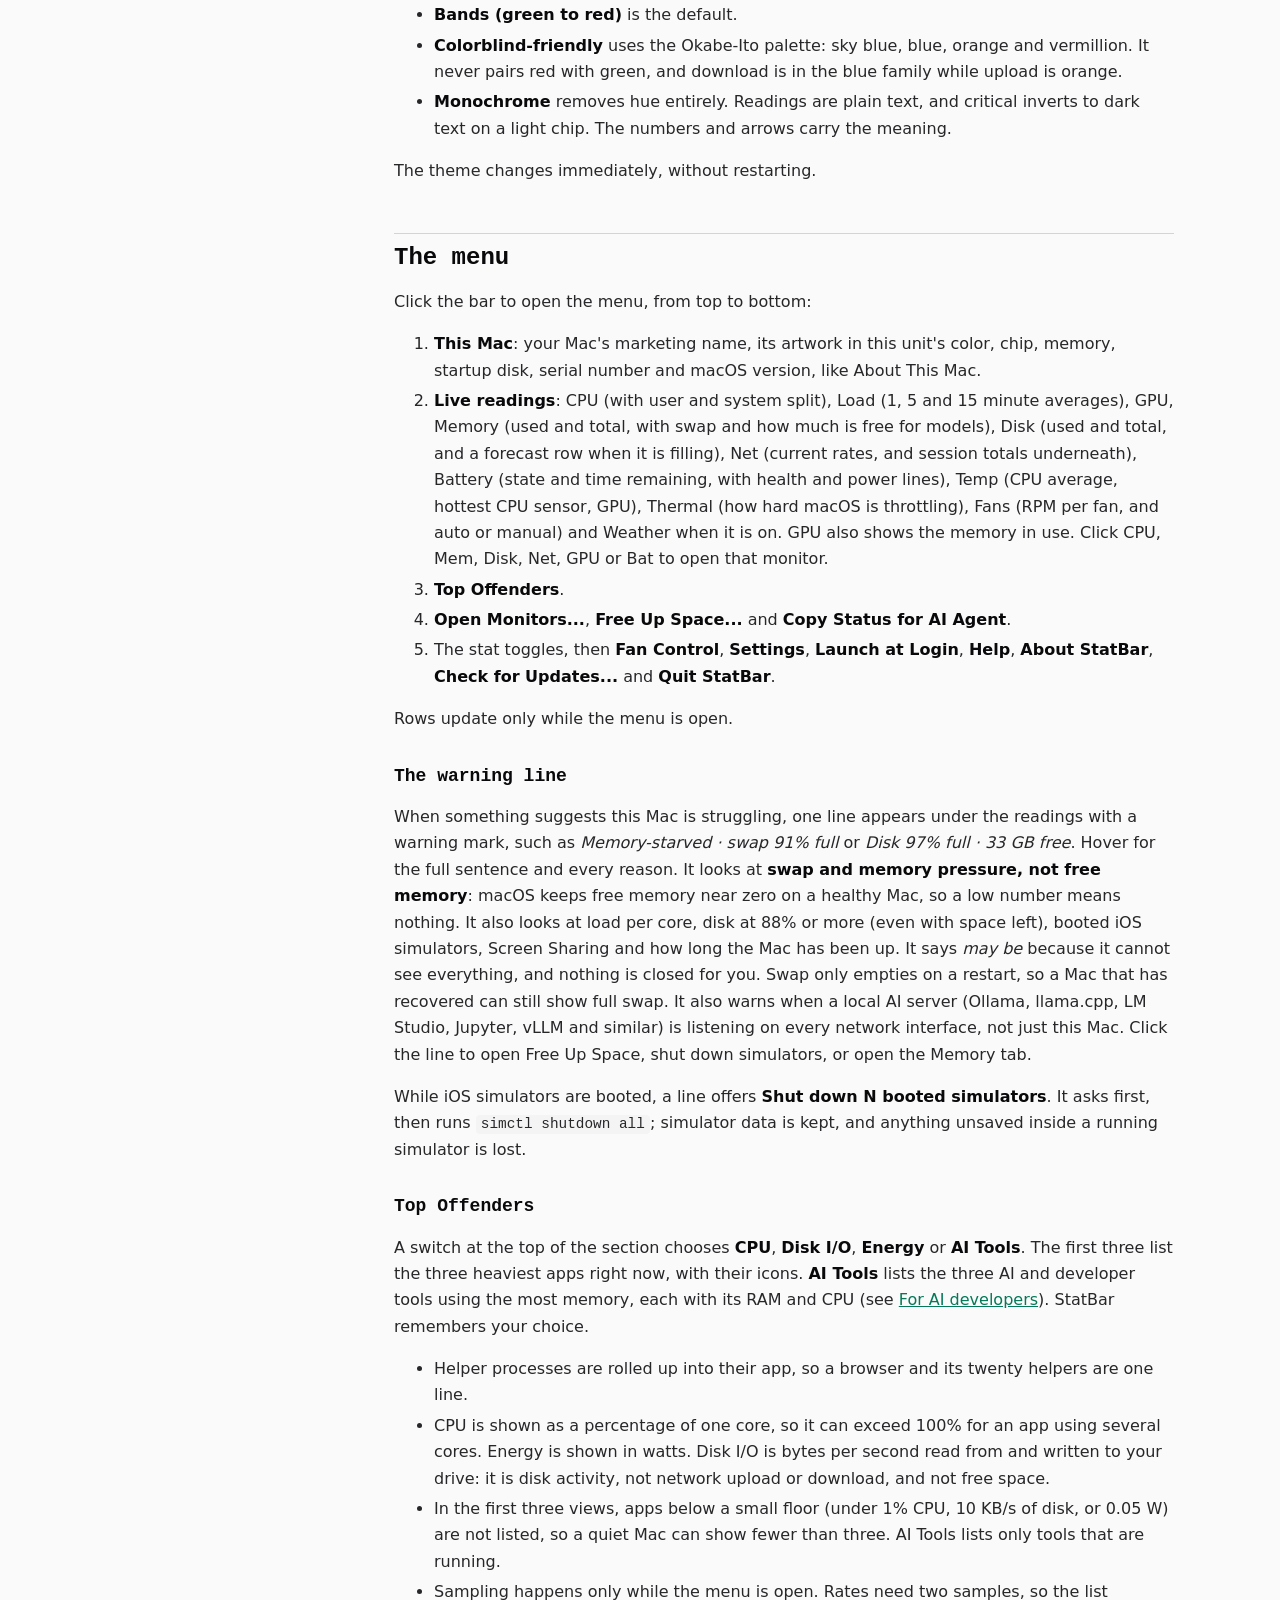
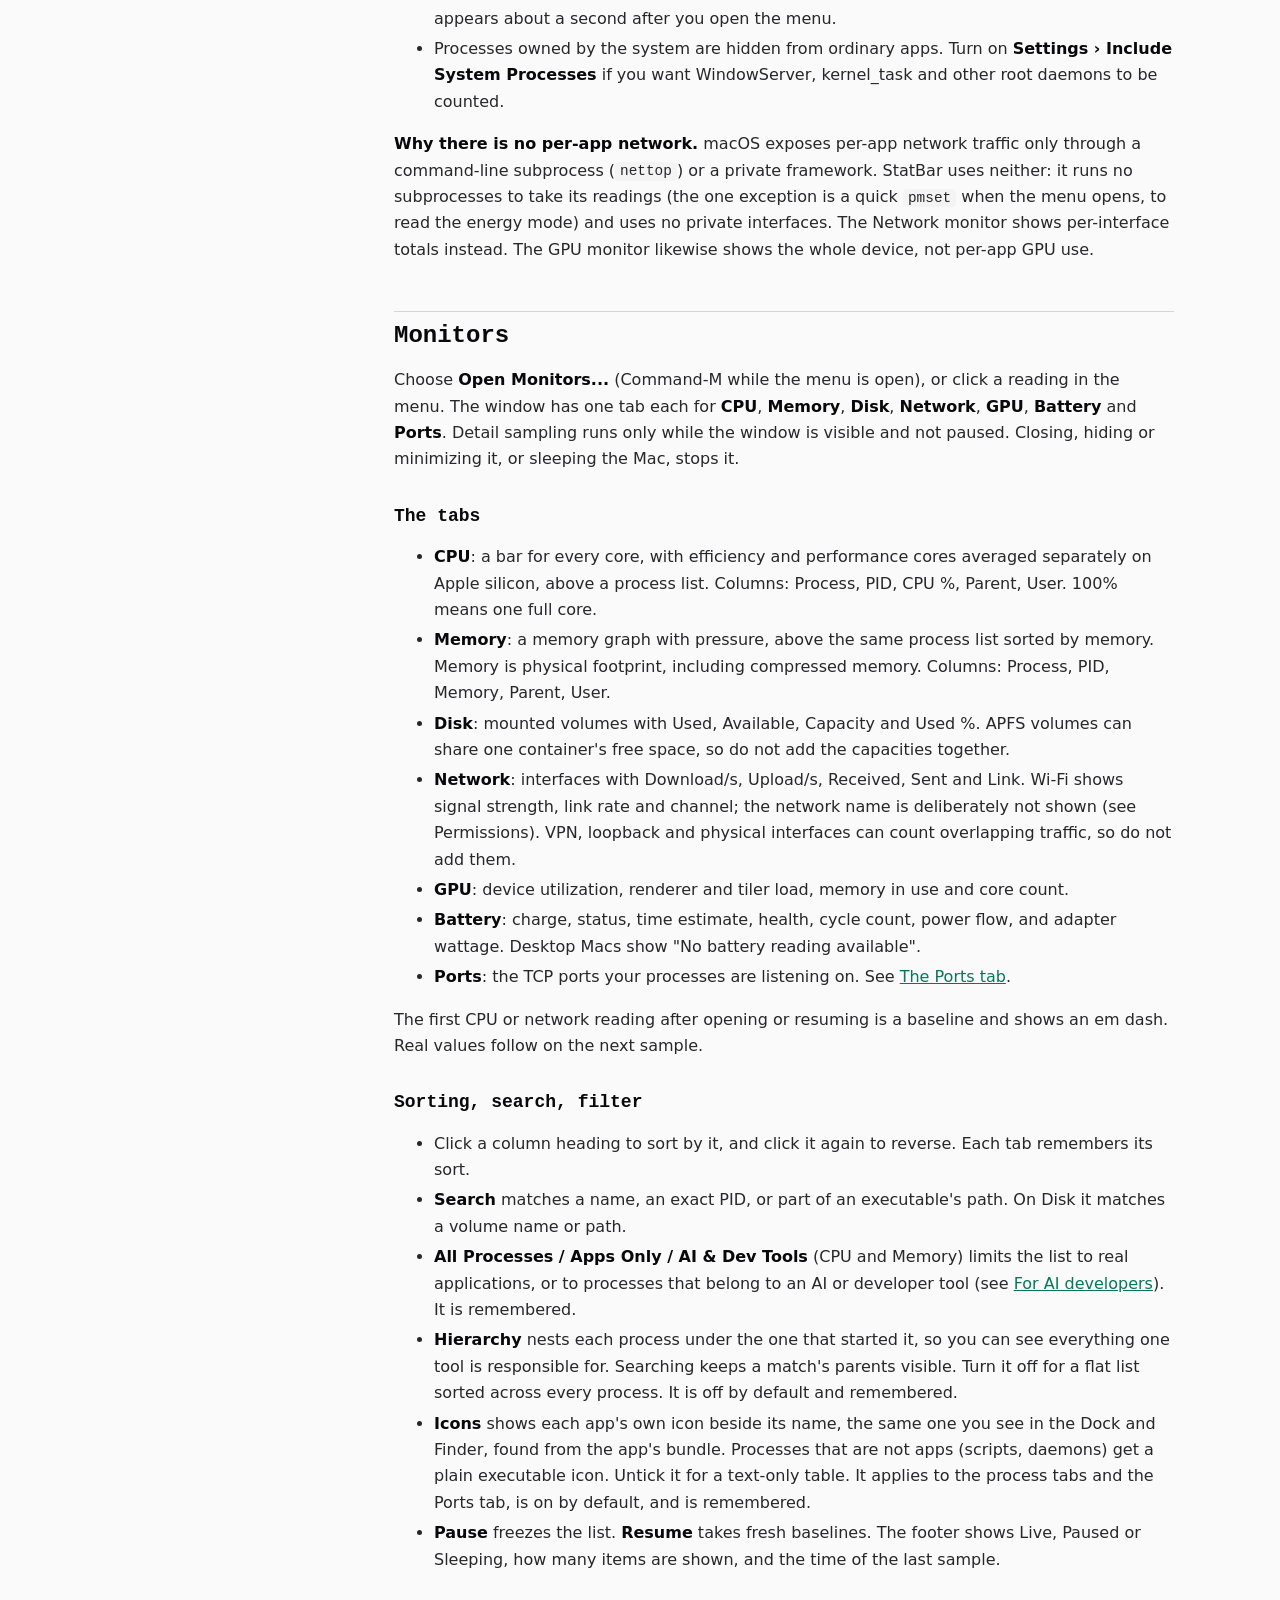
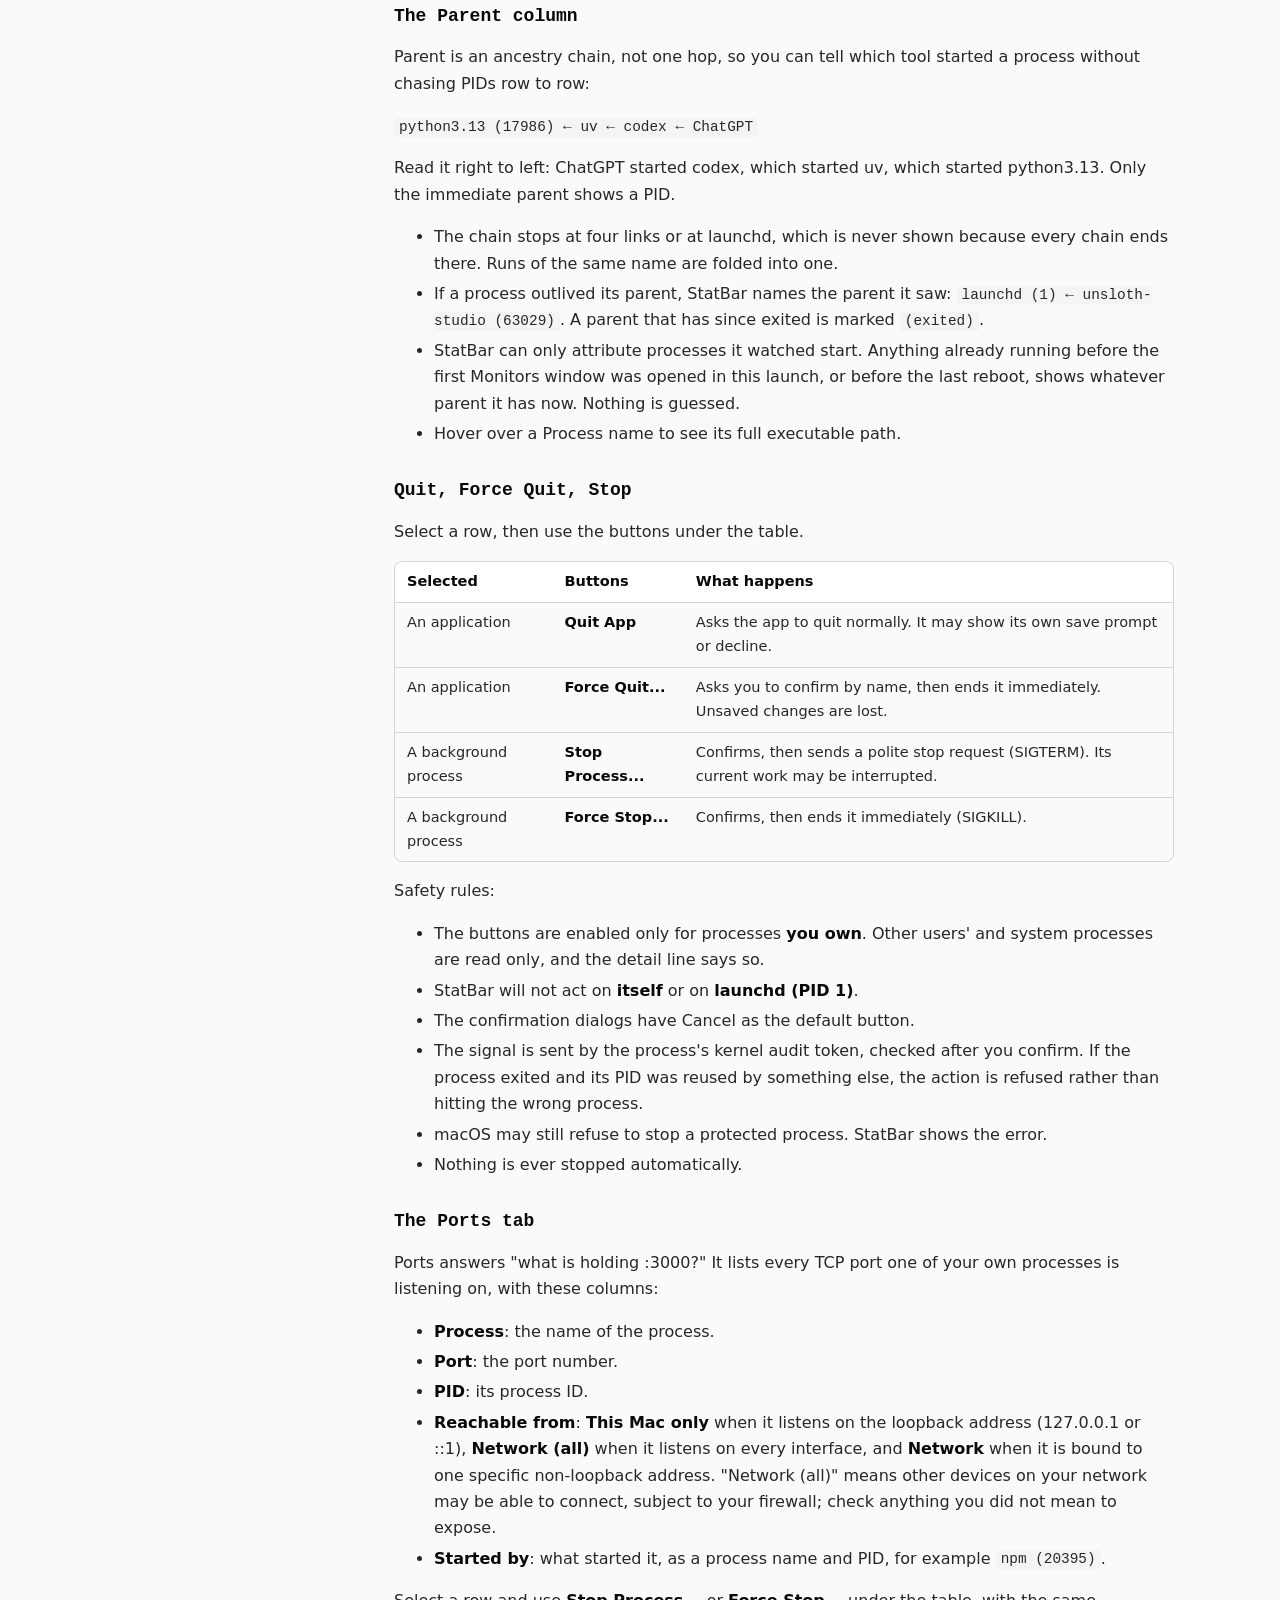
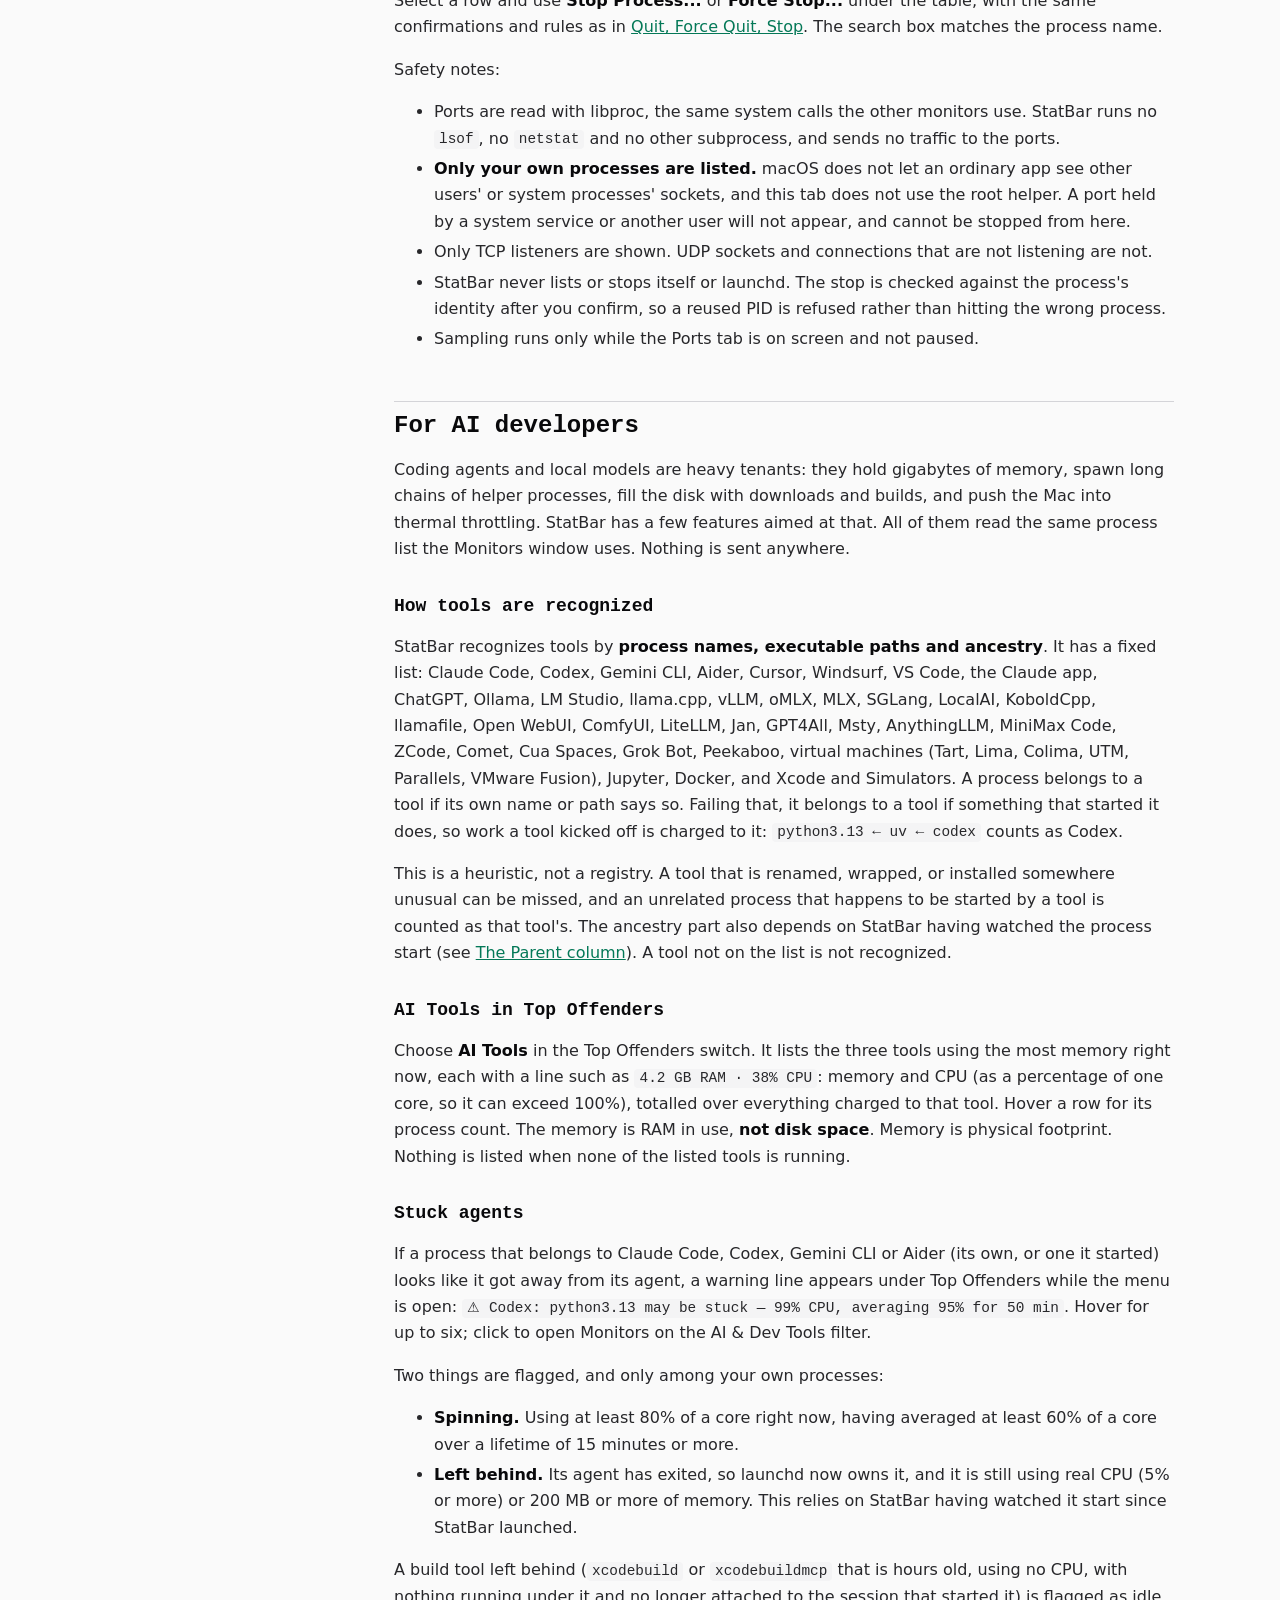
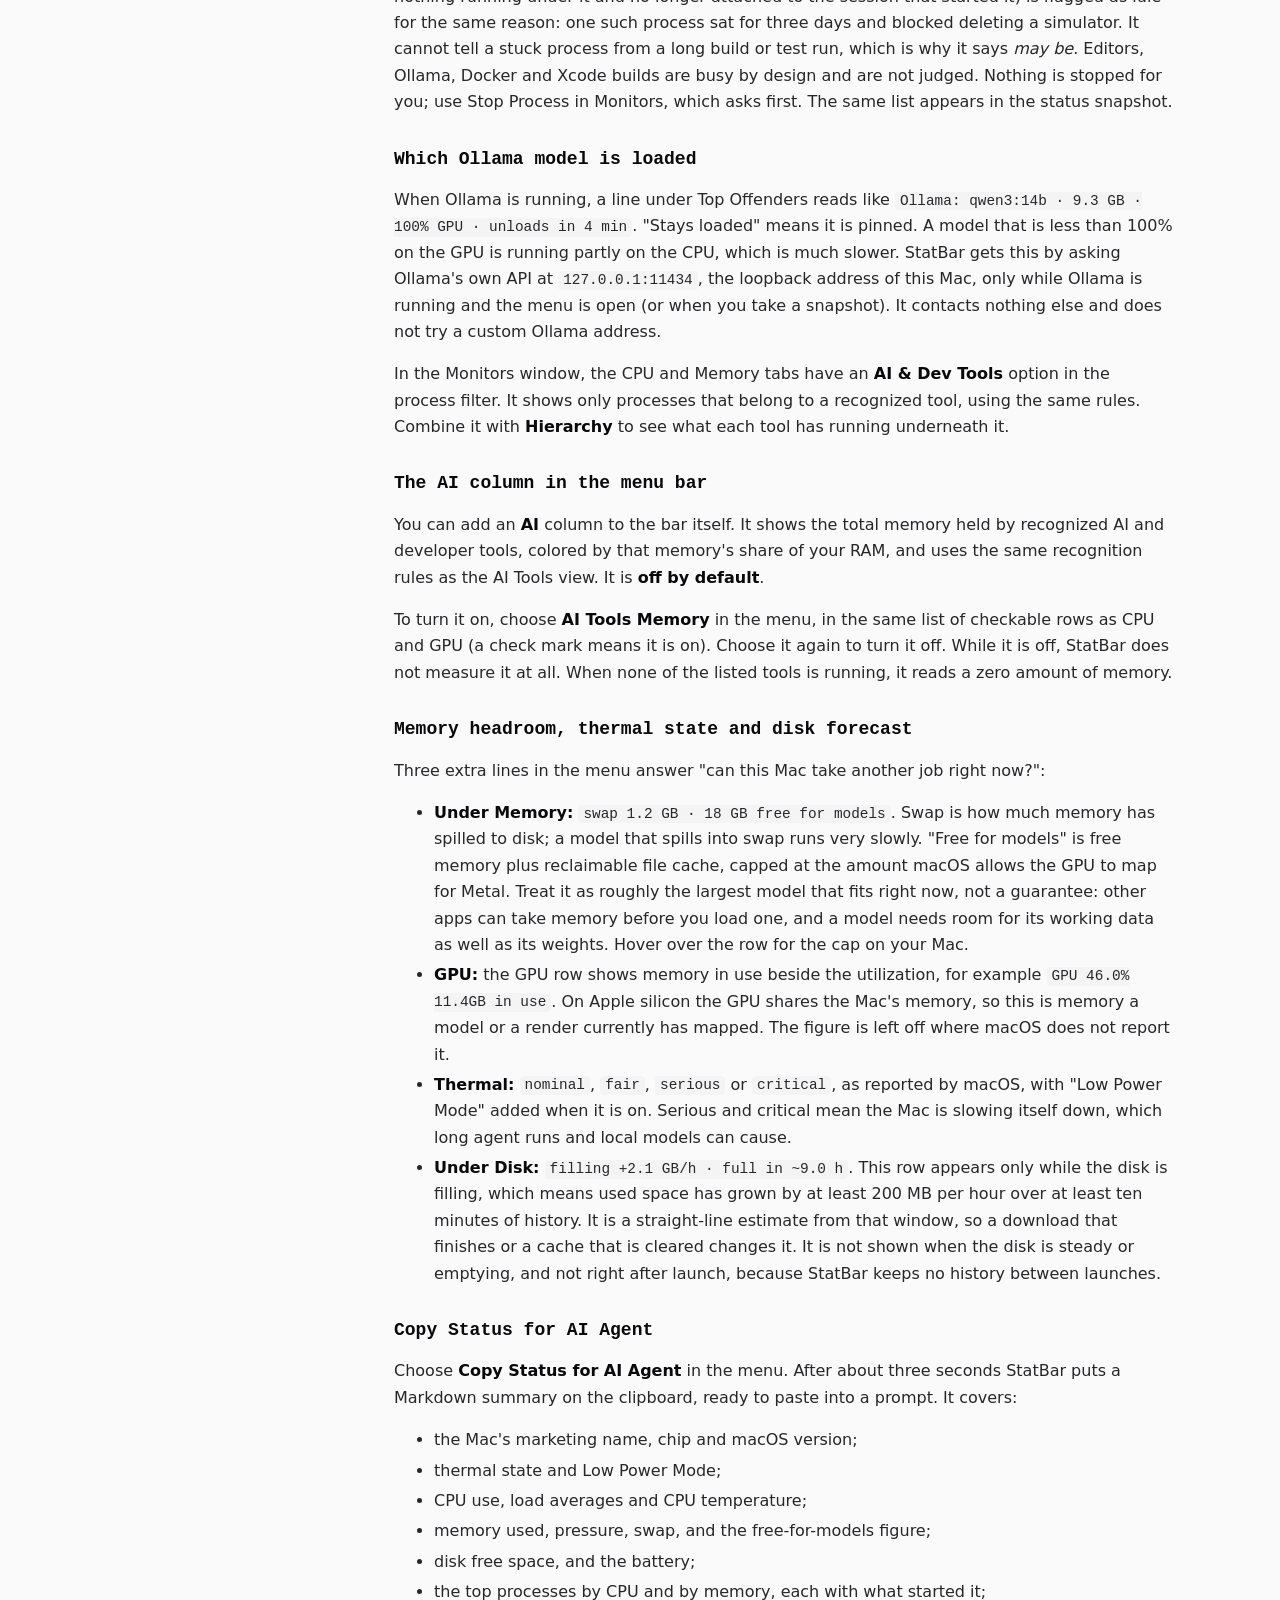
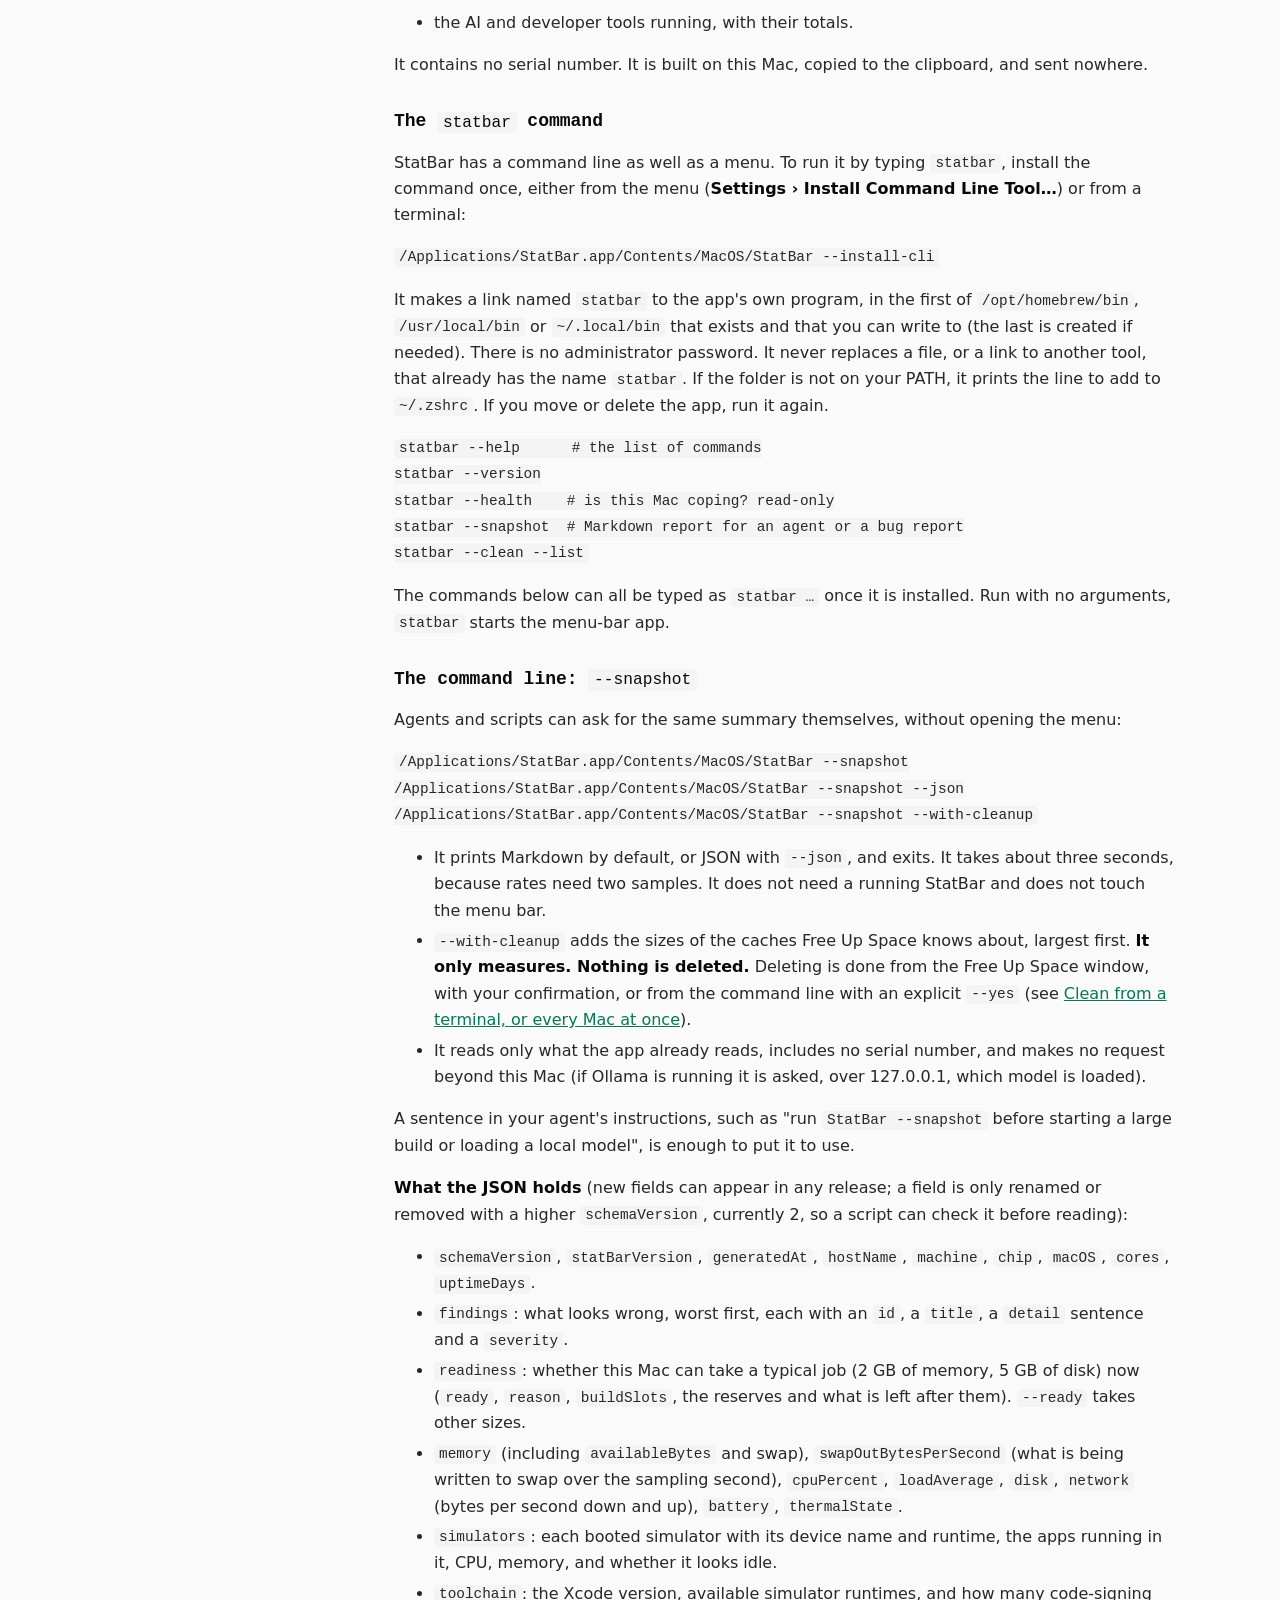
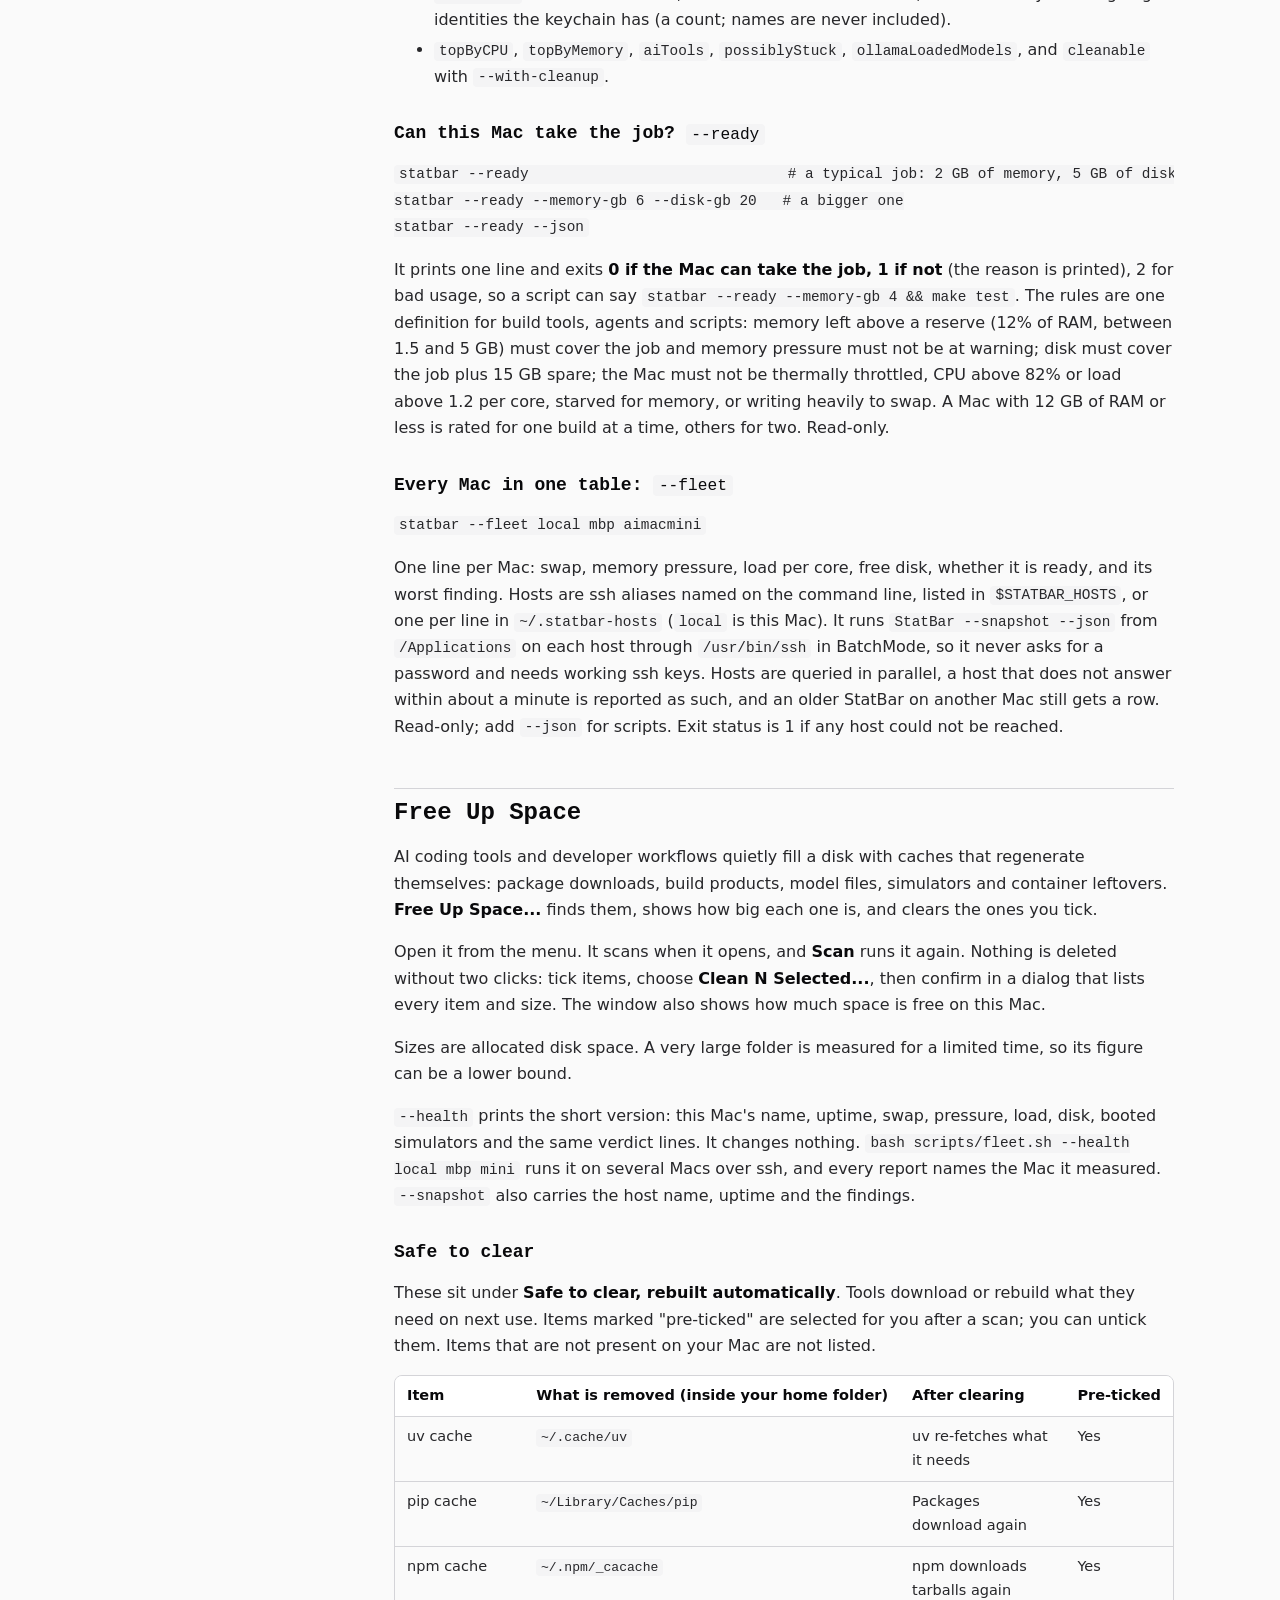
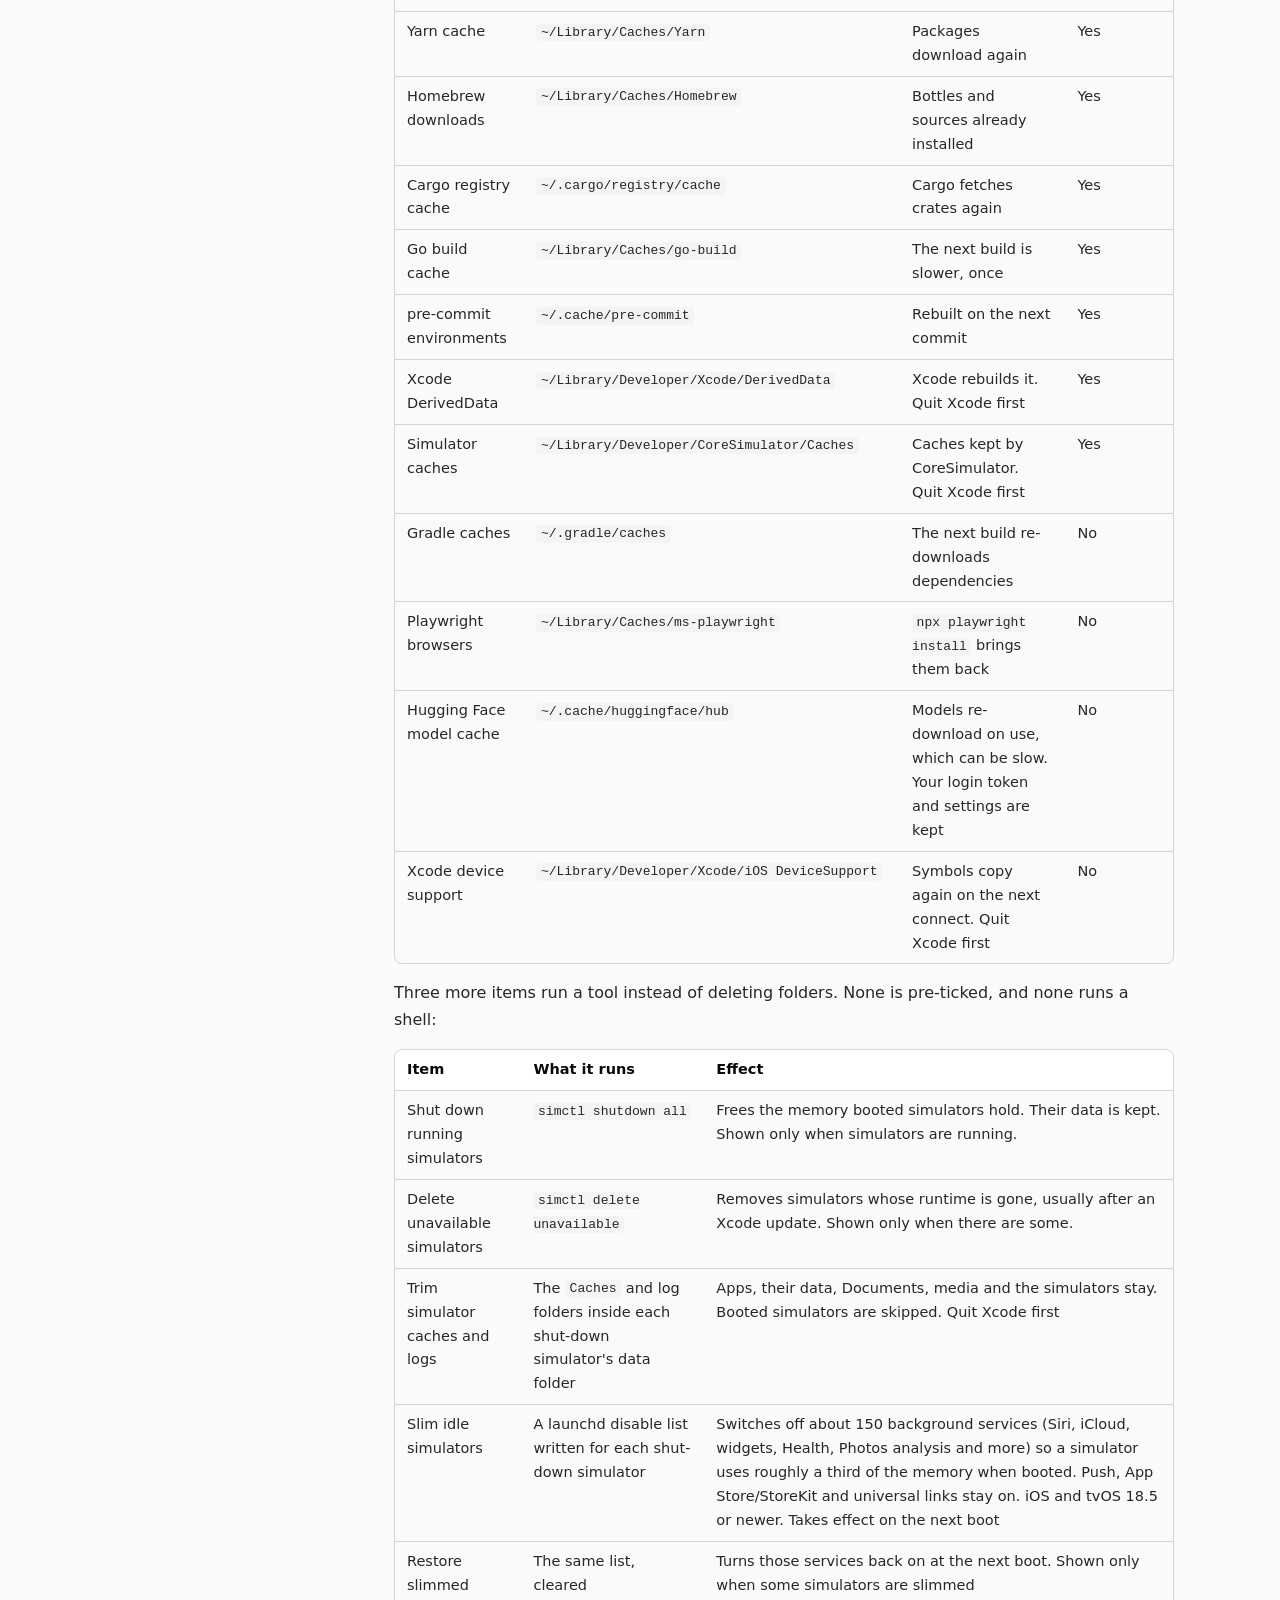
==== commit 3d7a2aaa: "StatBar 1.8.0: Disk Map, Free… on Review rows, Admin Scan; guide updated Claude-Session: https://cla" ====
--- a/guide/index.html
+++ b/guide/index.html
@@ -89,9 +89,9 @@
 </ol></details></nav></aside>
 <main id="guide">
 <h1>StatBar User Guide</h1>
-<p class="lead">Version 1.7.0 · macOS 13 or later · <a href="../">statbar.remnantsecurity.com</a></p>
+<p class="lead">Version 1.8.0 · macOS 13 or later · <a href="../">statbar.remnantsecurity.com</a></p>
 <p>StatBar puts your Mac's vitals in the menu bar: CPU, GPU, memory, disk, network, battery, temperature and fans, plus optional weather. Click it for the details, open the Monitors window to see what is using your Mac, and use Free Up Space to clear the caches that developer tools and AI coding agents leave behind. If you run AI coding tools or local models, see <a href="#for-ai-developers">For AI developers</a>.</p>
-<p>This guide matches StatBar 1.7.0. It requires macOS 13 or later, on Apple silicon or Intel. Fan control works on Apple silicon only.</p>
+<p>This guide matches StatBar 1.8.0. It requires macOS 13 or later, on Apple silicon or Intel. Fan control works on Apple silicon only.</p>
 <h2 id="install">Install</h2>
 <ol type="1">
 <li>Open the download and drag <strong>StatBar.app</strong> into your <strong>Applications</strong> folder.</li>
@@ -601,7 +601,15 @@
 <h3 id="simulators-one-by-one">Simulators, one by one</h3>
 <p>If Xcode's <code>simctl</code> is present, a <strong>Simulators</strong> section lists every simulator with its size, runtime and when it was last used, largest first. Nothing in it is ticked. Tick the stock devices and old dated test simulators you no longer need and clean: each one is deleted entirely, with its apps and their data, and that cannot be undone, so the confirmation says so. A booted simulator cannot be ticked until it is shut down. Sizing many simulators takes a while, so later ones may show no size on the first scan. This is the one place StatBar deletes something that does not rebuild itself, and only after you tick it. It uses <code>simctl delete &lt;UDID&gt;</code> on a device <code>simctl</code> just listed. <strong>Slim idle simulators</strong> (in Free Up Space, unticked until you choose it) writes the list of background services a simulator does not need, so the next time you boot it, it comes up with about 100 processes instead of 215 and roughly 1 GB instead of 3 GB (measured on an iPhone 17 simulator, iOS 26.5). It never touches a booted simulator, runs no tool and reboots nothing, and <strong>Restore slimmed simulators</strong> undoes it. Inside a slimmed simulator Siri, iCloud, widgets, Health, Photos analysis and similar features do not work; push notifications, StoreKit and universal links do. The service list comes from the open-source <a href="https://github.com/mobai-app/simslim">simslim</a> project (MIT; notice in <code>docs/third-party/simslim-LICENSE.txt</code>). The command-line <code>--clean</code> never deletes simulators one by one.</p>
 <h3 id="review-yourself">Review yourself</h3>
-<p>These sit under <strong>Review yourself: large, personal, or slow to get back</strong>. StatBar shows their size and a <strong>Show</strong> button that opens the folder in Finder. <strong>StatBar never deletes anything here.</strong></p>
+<p>These sit under <strong>Review yourself: large, personal, or slow to get back</strong>. They are never ticked in bulk. Each one has a <strong>Free…</strong> button that opens a list of what is inside, piece by piece, with sizes, largest first: each simulator by name with its runtime and last use, each Ollama model (with only the space it does not share with another model), each XcodeBuildMCP workspace, each Xcode archive, Codex sessions one month at a time, Claude Code sessions one project at a time, and so on. Tick what you no longer need and press <strong>Remove Selected…</strong>. The confirmation names every item and offers <strong>Move to Trash</strong> (you can change your mind; the space comes back when you empty the Trash) or <strong>Delete Now</strong> (frees it at once, cannot be undone). Return cancels. <strong>Show</strong> on a piece selects it in Finder.</p>
+<p>The rules for Free…:</p>
+<ul>
+<li>Each list is an allowlist. Settings, logins, skills, plugins, agents and memories (<code>config.toml</code>, <code>auth.json</code>, <code>settings.json</code>, <code>CLAUDE.md</code>, <code>skills</code>, <code>memory</code> and the like) are never listed, and are refused by name even if asked. A Claude Code project keeps its <code>memory</code> folder; only its session history goes.</li>
+<li>The list is read again from disk just before anything is removed, and only pieces still in it are acted on.</li>
+<li>Anything changed in the last ten minutes is left alone (an active Codex month shows <strong>In use</strong>). Links are unlinked, never followed; items on another volume are skipped.</li>
+<li>Simulators are deleted with <code>simctl delete</code>, Tart VMs with <code>tart delete</code>, Lima instances with <code>limactl delete</code> and Colima profiles with <code>colima delete</code>; running ones cannot be ticked. An Ollama model is removed the way <code>ollama rm</code> does it: its manifest, then each blob no other model uses. A model that is loaded cannot be ticked. These do not go to the Trash.</li>
+</ul>
+<p>The Review items are:</p>
 <ul>
 <li>All simulators (<code>~/Library/Developer/CoreSimulator/Devices</code>)</li>
 <li>XcodeBuildMCP workspaces (<code>~/Library/Developer/XcodeBuildMCP</code>): per-project build state and logs, which can reach tens of GB</li>
@@ -612,8 +620,14 @@
 <li>Colima VM (<code>~/.colima</code>; remove with <code>colima delete</code>)</li>
 <li>Xcode archives (<code>~/Library/Developer/Xcode/Archives</code>)</li>
 <li>Codex data (<code>~/.codex</code>) and Claude Code data (<code>~/.claude</code>): sessions and logs</li>
-<li>Trash: opens the Trash in Finder so you can empty it yourself. macOS keeps the Trash private from apps, so no size is shown.</li>
-</ul>
+<li>Trash: <strong>Open</strong> shows the Trash in Finder so you can empty it yourself. macOS keeps the Trash private from apps, so no size is shown and there is no Free… button.</li>
+</ul>
+<h3 id="admin-scan">Admin Scan</h3>
+<p><strong>Admin Scan…</strong> (top right of Free Up Space, and in the Disk Map) measures the system folders your account cannot read. macOS shows its own password dialog; StatBar never sees or keeps your password. After that it runs one fixed, read-only command as administrator: <code>du</code> of each top-level folder on the startup disk except Users, folders of a megabyte and up. It changes nothing and sends nothing anywhere. It takes a minute or two.</p>
+<p>The results appear at the bottom of Free Up Space under <strong>System-wide — found by the admin scan, read-only</strong>, largest first, each with what it is and what (if anything) to do: simulator runtimes and images, system downloads (MobileAsset), swap and the sleep image, every account's temporary files, unified logs, crash reports, system caches, downloaded updates, the Spotlight index, document versions, Homebrew, Applications (naming the three largest), the macOS System volume, Preboot and Recovery, purgeable space and the number of Time Machine local snapshots. <strong>Show</strong> opens a folder in Finder. Nothing in this section can be deleted from StatBar. The results are kept for half an hour so the Disk Map can use them without asking again.</p>
+<h3 id="disk-map">Disk Map</h3>
+<p><strong>Disk Map…</strong> (in the menu, and at the top of Free Up Space) draws the startup disk as rings around a centre. The centre is everything in use on the disk; each ring outwards is one folder level deeper, and each sector's angle is exactly its share of its parent. Hover a sector and the key on the right switches to that folder: its size, its share of the folder above, and what it is made of. Click a sector to zoom in, click the middle (or ‹) to zoom out, click a row in the key to zoom into it, and right-click for <strong>Show in Finder</strong> and <strong>Copy Path</strong>. Zooming into a folder the first scan did not go deep into measures it again, deeper.</p>
+<p>A first scan of a full 1 TB disk took about three minutes on an M4 Max, with nearly 15,000 folders. Folders under a megabyte are counted in their parent's <strong>Files and small folders</strong>. Your home folder is measured one folder at a time so the ones macOS protects are left out without asking: Documents, Desktop, Downloads, Pictures, Movies and Music are measured only if you tick <strong>Include Documents, Desktop, Downloads and media</strong> (macOS then asks you once per folder), and Mail, Messages, other apps' containers, iCloud Drive and the Trash never are. Whatever no scan measured, such as other accounts and system folders without the admin scan, is drawn as <strong>Hidden space</strong> rather than guessed; the Admin Scan measures most of it. APFS volumes (macOS itself, Preboot, Recovery, swap) are shown as their own sectors, and the key lists free space and free plus purgeable.</p>
 <h3 id="what-is-deleted-and-what-never-is">What is deleted, and what never is</h3>
 <ul>
 <li>Every location is a fixed path under your home folder, written into the app. No path is ever taken from a process, a file or the network.</li>
@@ -757,7 +771,7 @@
 <p><strong>Why do some processes show a lower memory number than Activity Monitor?</strong> StatBar shows physical footprint, including compressed memory. Activity Monitor can show a different column.</p>
 <p><strong>Why is a port missing from the Ports tab?</strong> Only TCP ports that your own processes are listening on are shown. A port held by a system service or another user, or a UDP port, does not appear, and StatBar cannot stop those.</p>
 <p><strong>Why can't I stop some processes?</strong> The buttons work only on processes you own, never on StatBar, launchd or system processes. macOS can still refuse a protected process.</p>
-<p><strong>Does Free Up Space delete my projects?</strong> No. It only clears fixed cache and leftover folders listed above, and never touches Documents, Desktop, Downloads or your project folders. Review items are only shown, never deleted.</p>
+<p><strong>Does Free Up Space delete my projects?</strong> No. It only clears fixed cache and leftover folders listed above, and never touches Documents, Desktop, Downloads or your project folders. Review items are removed only piece by piece, after you tick them under Free… and confirm, and settings, logins and memories are never offered.</p>
 <p><strong>It said something was "left alone". Why?</strong> It was changed in the last ten minutes, or was on another volume. Run it again later.</p>
 <p><strong>Does it work with the tools I use?</strong> Free Up Space knows the locations listed in this guide. Tools that keep caches elsewhere are not covered, and StatBar does not guess.</p>
 <p><strong>The AI column is not in my bar.</strong> It is off by default. Choose <strong>AI Tools Memory</strong> in the menu. It reads zero when no recognized tool is running.</p>
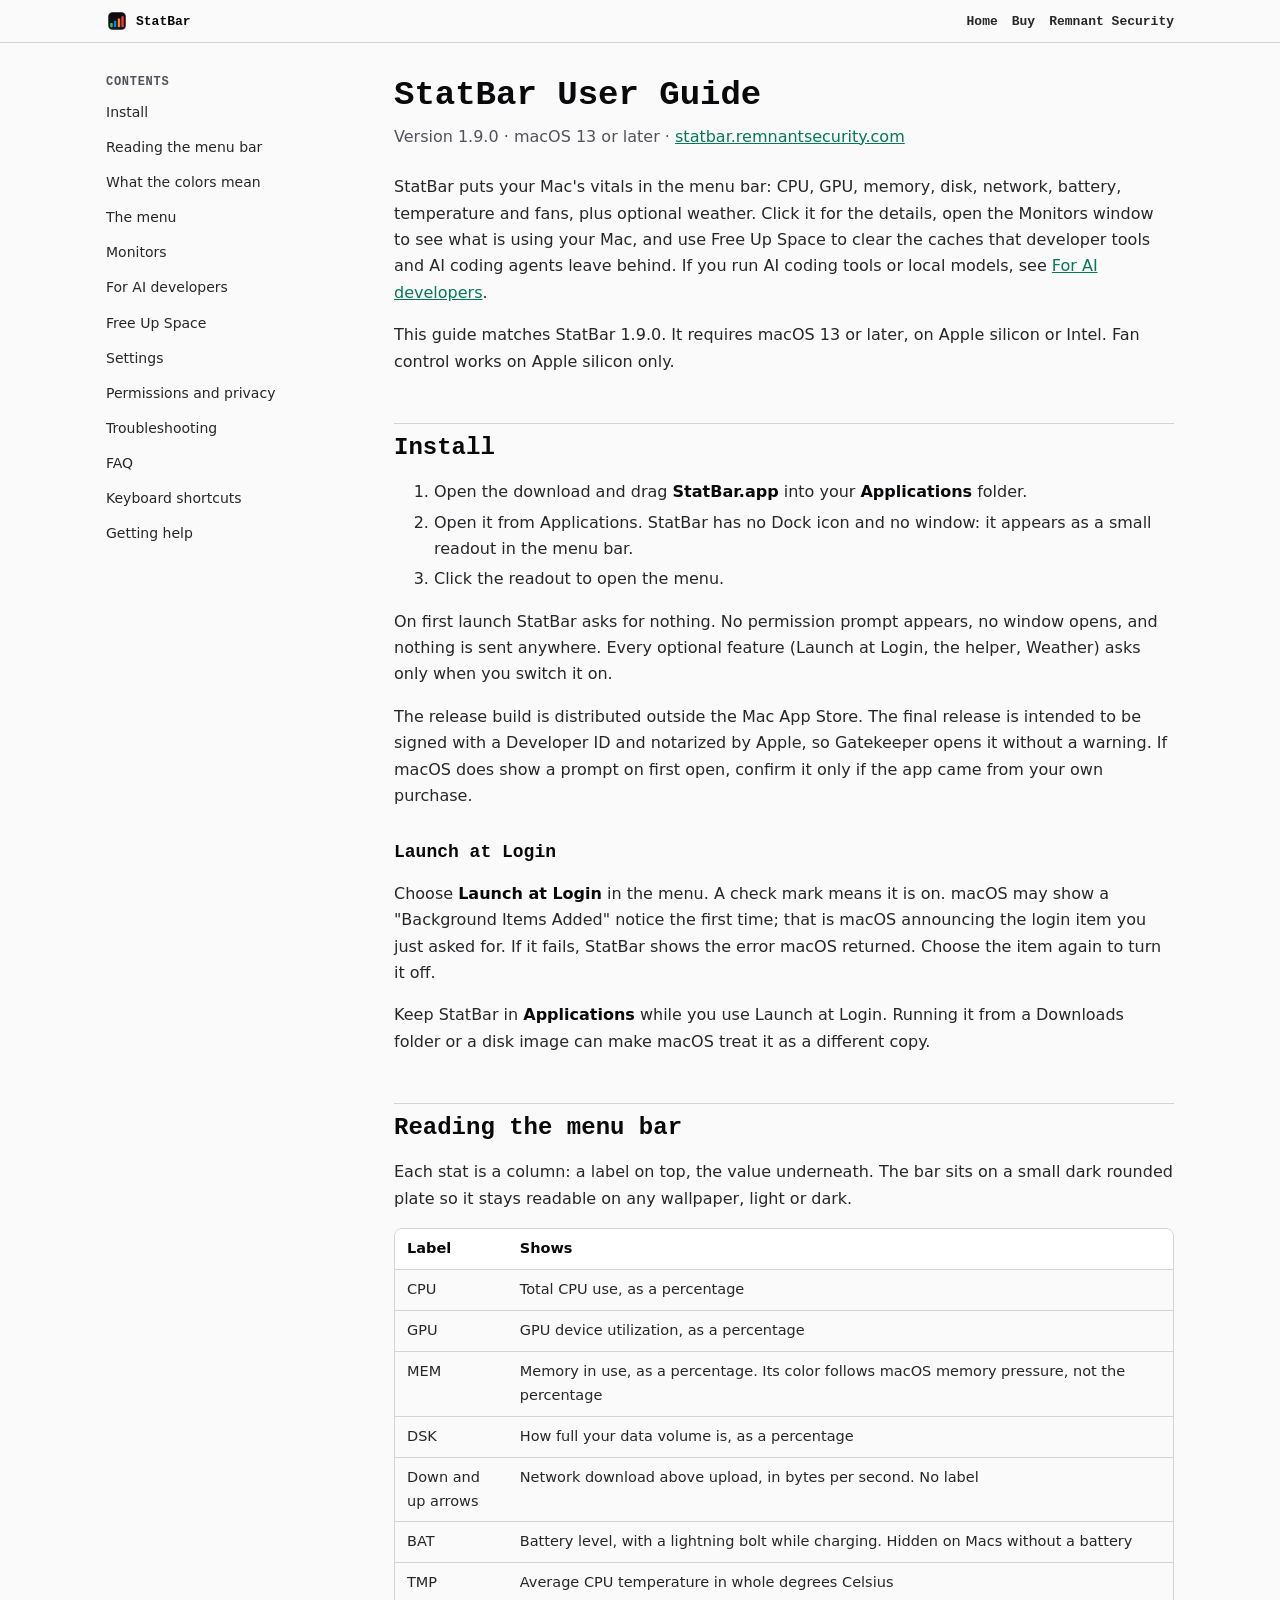
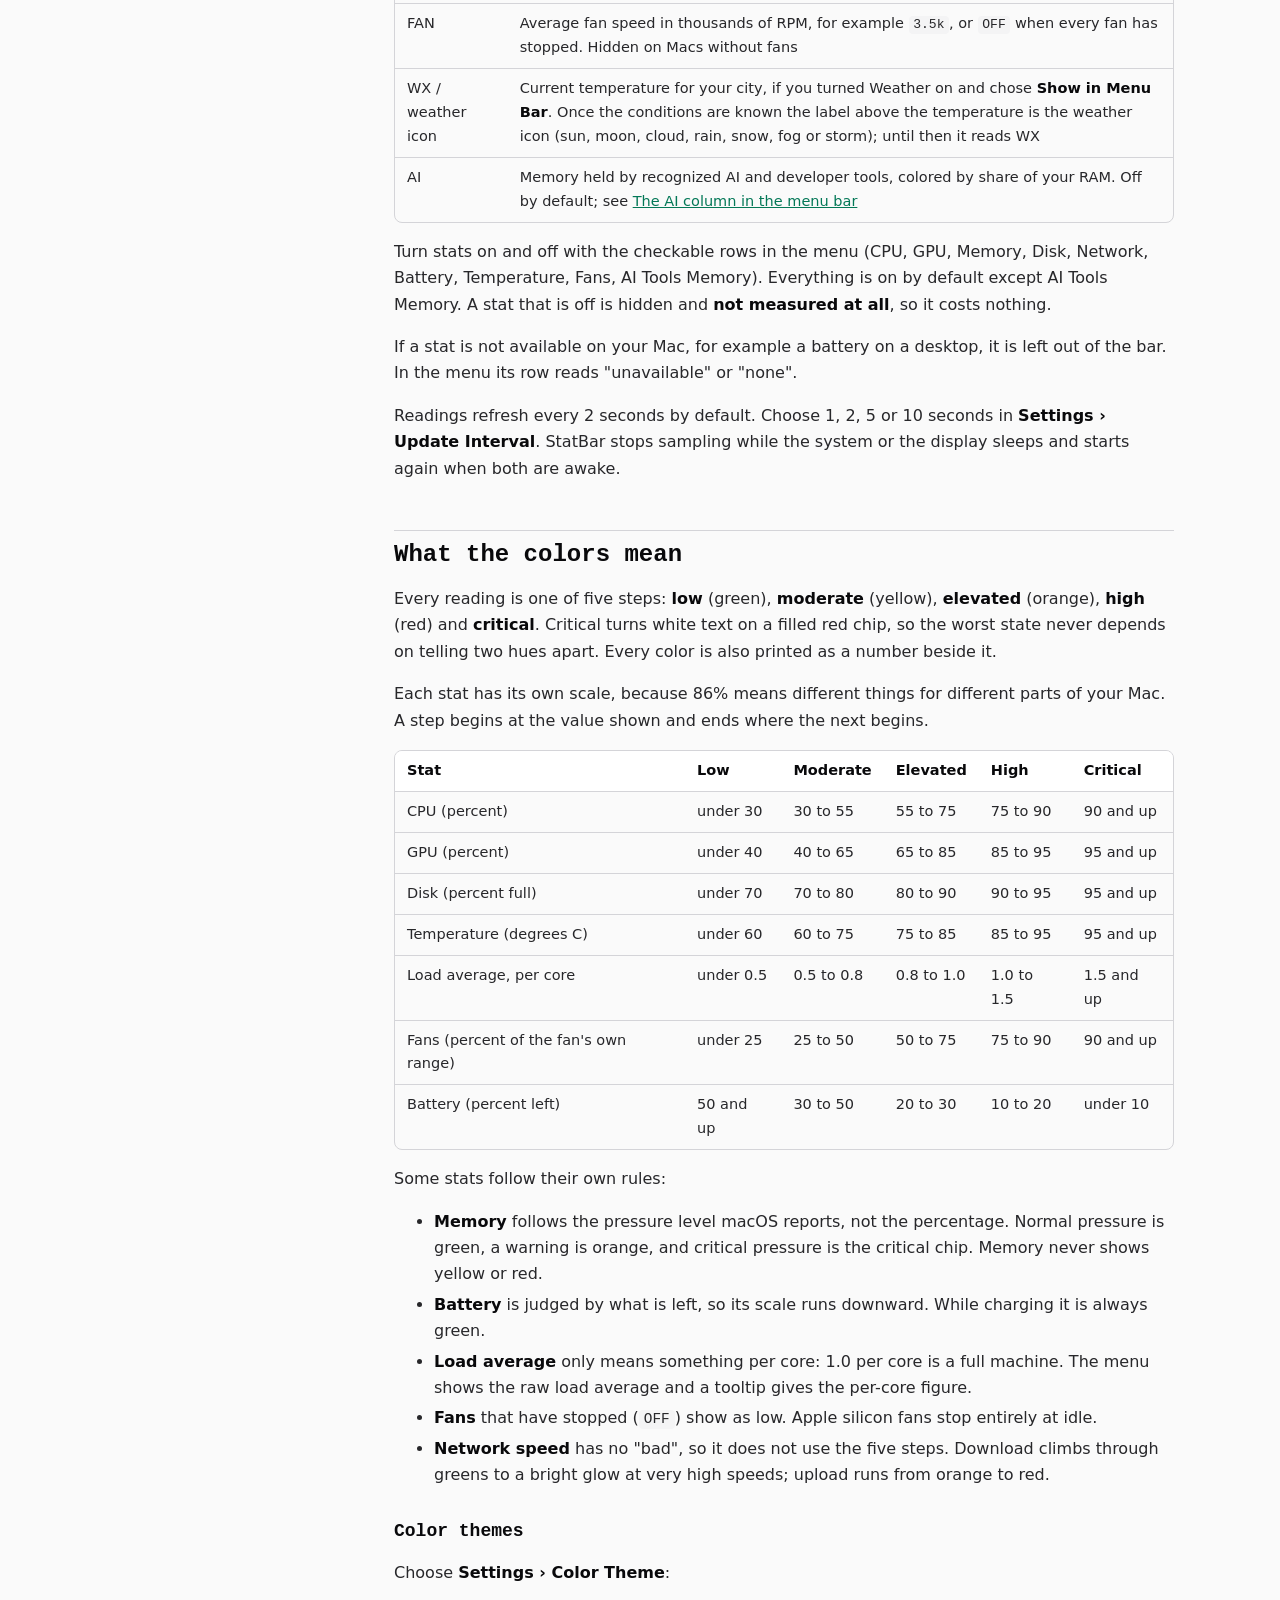
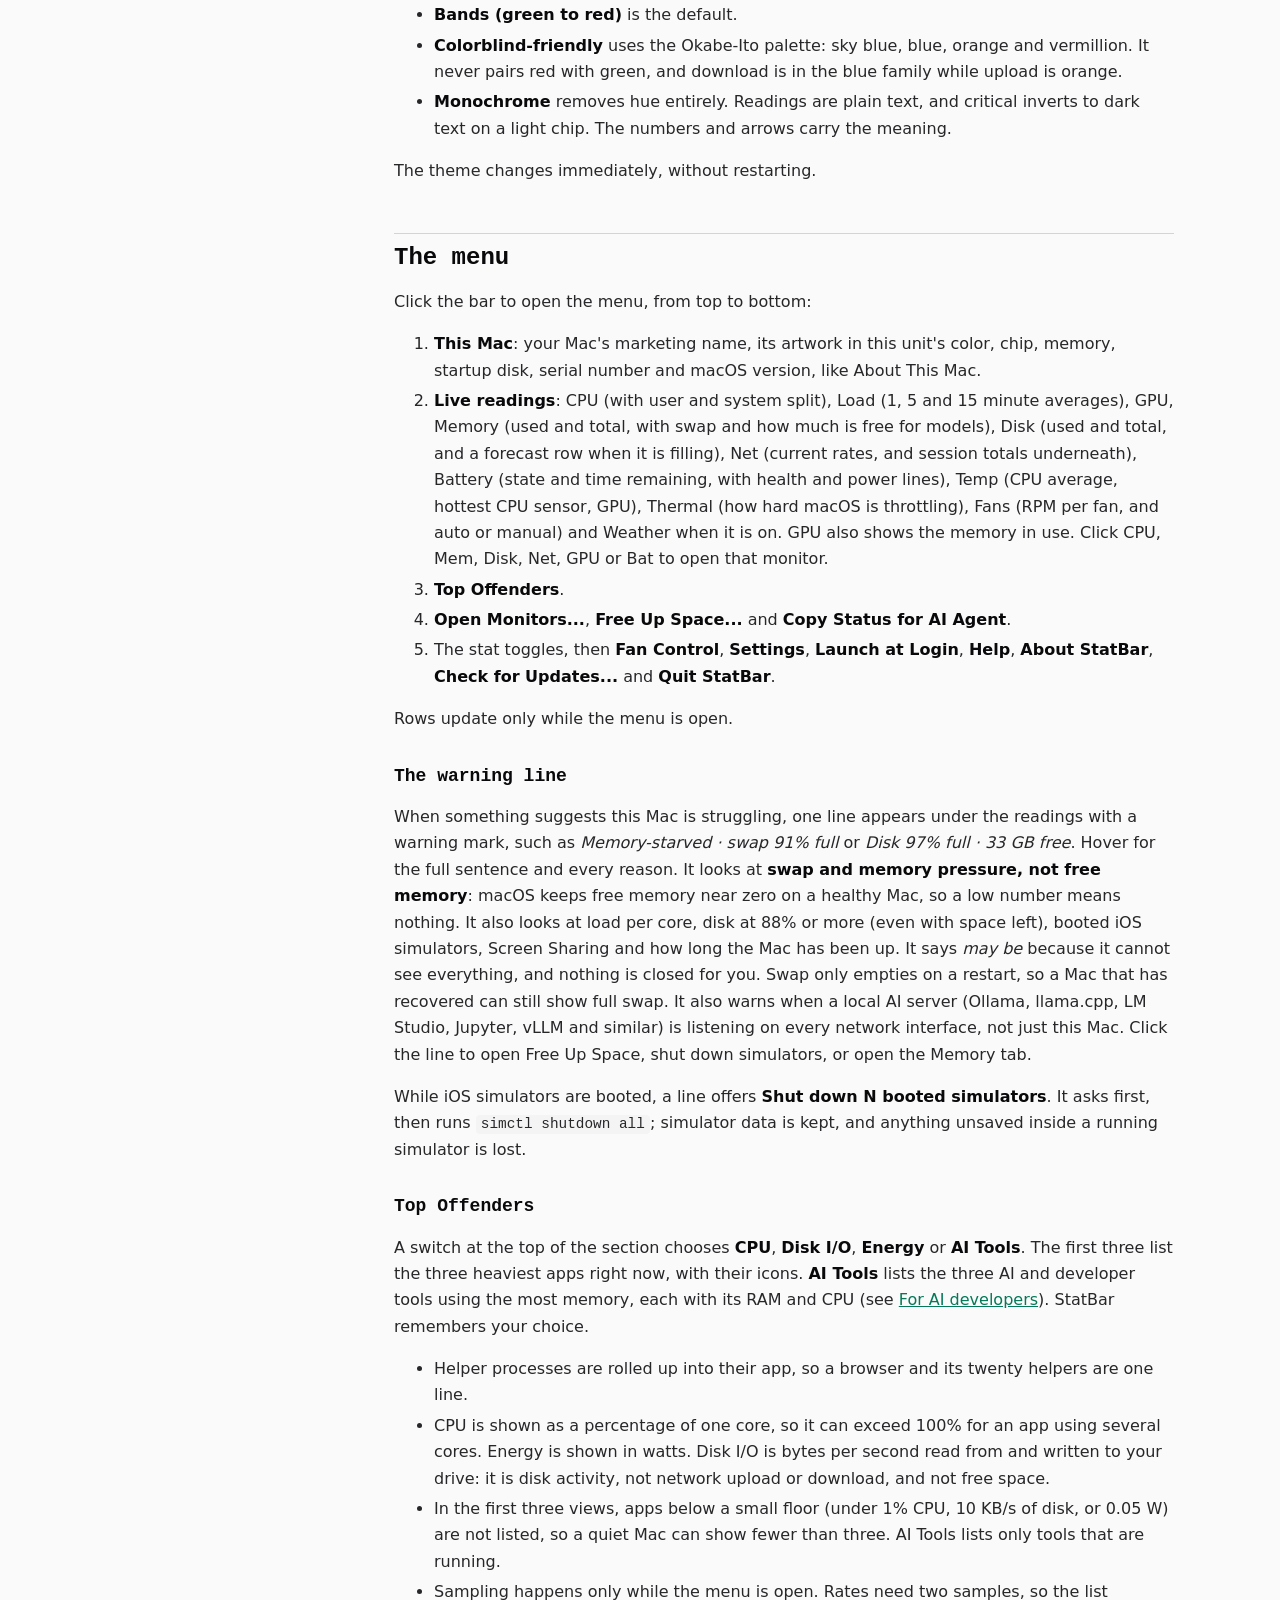
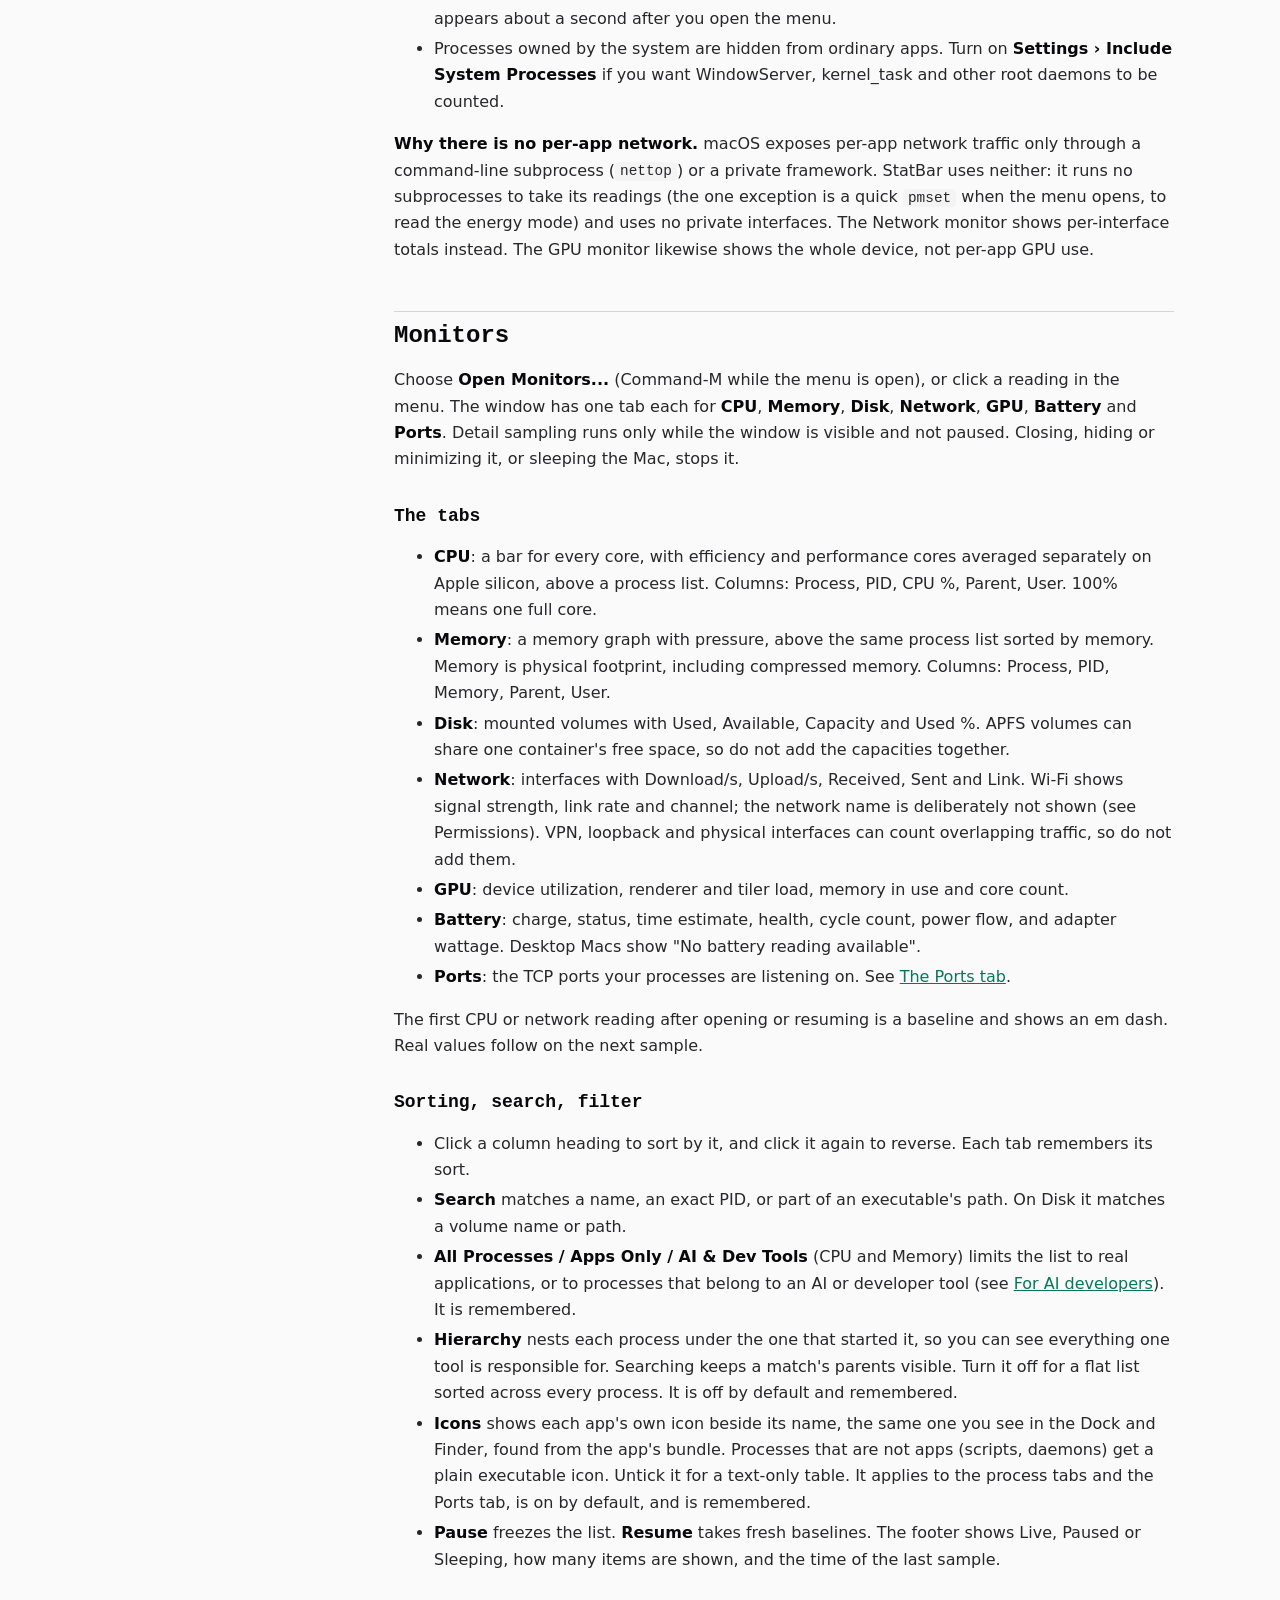
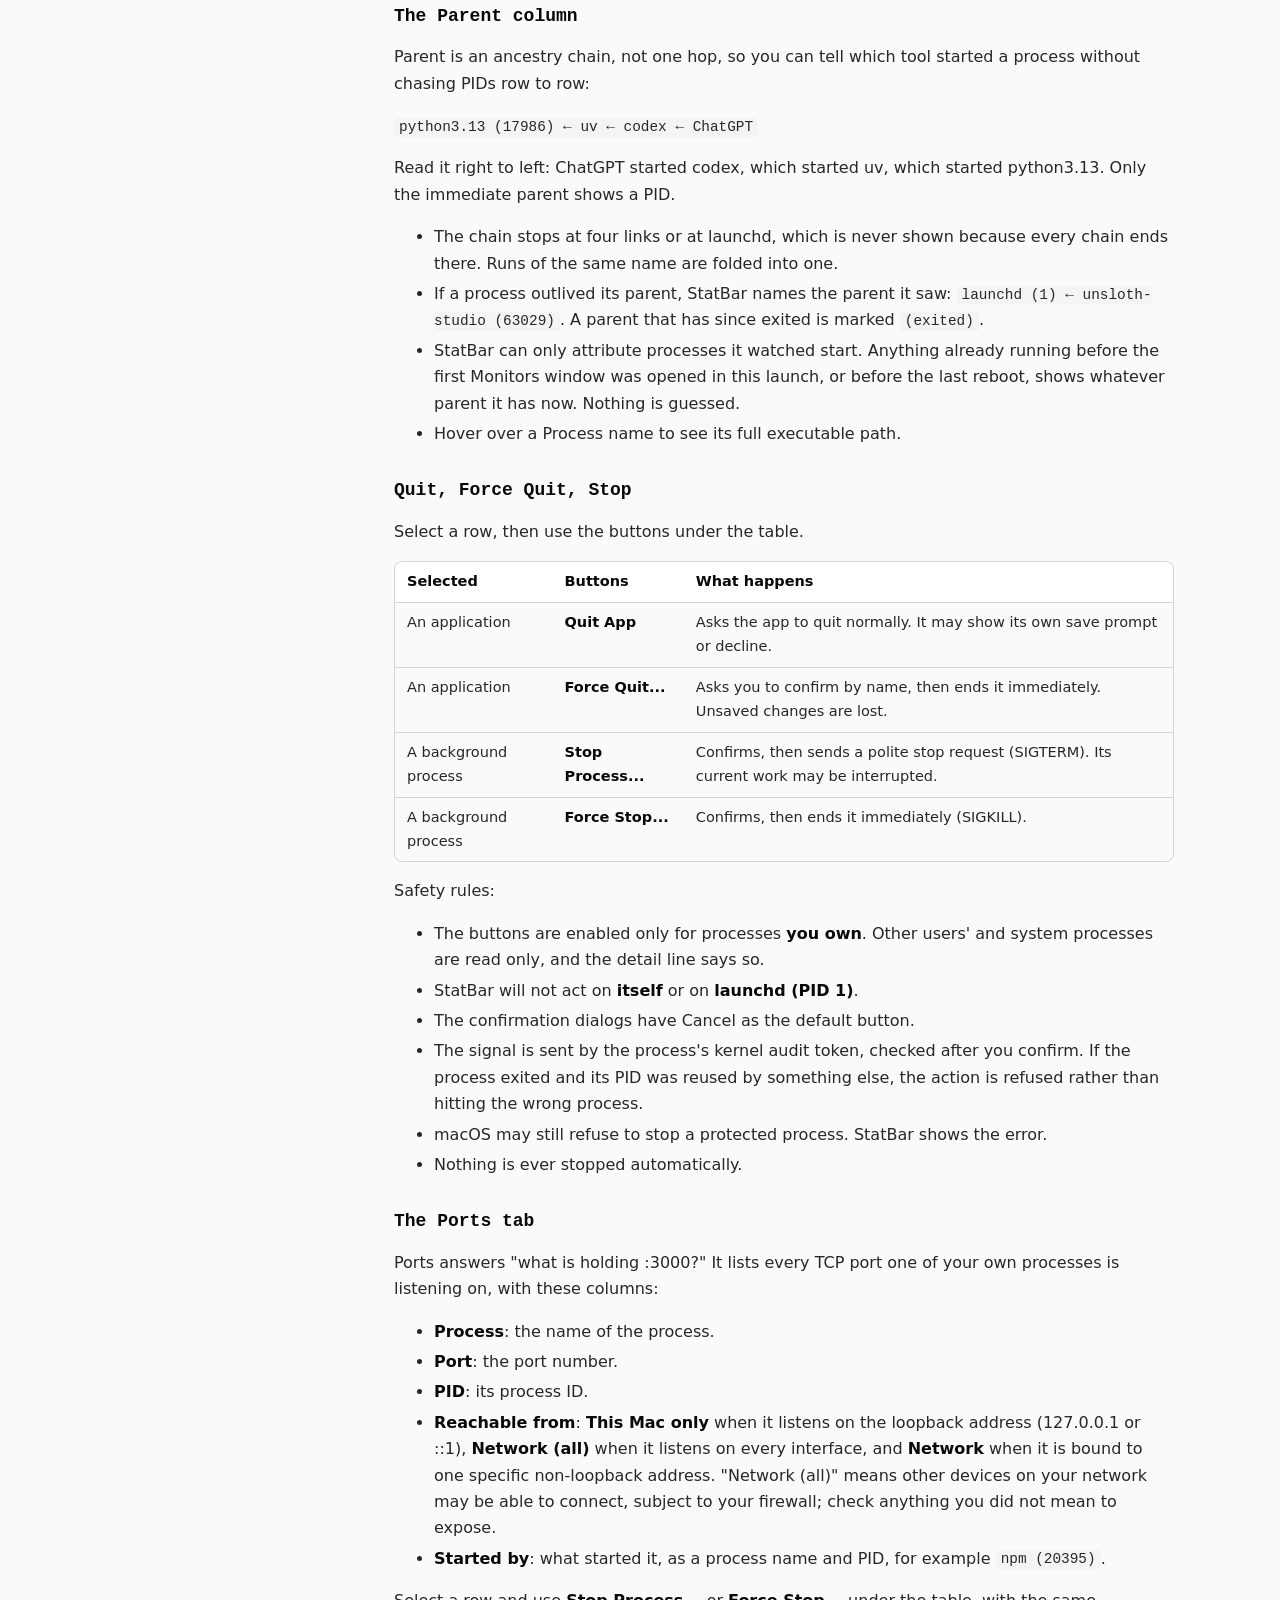
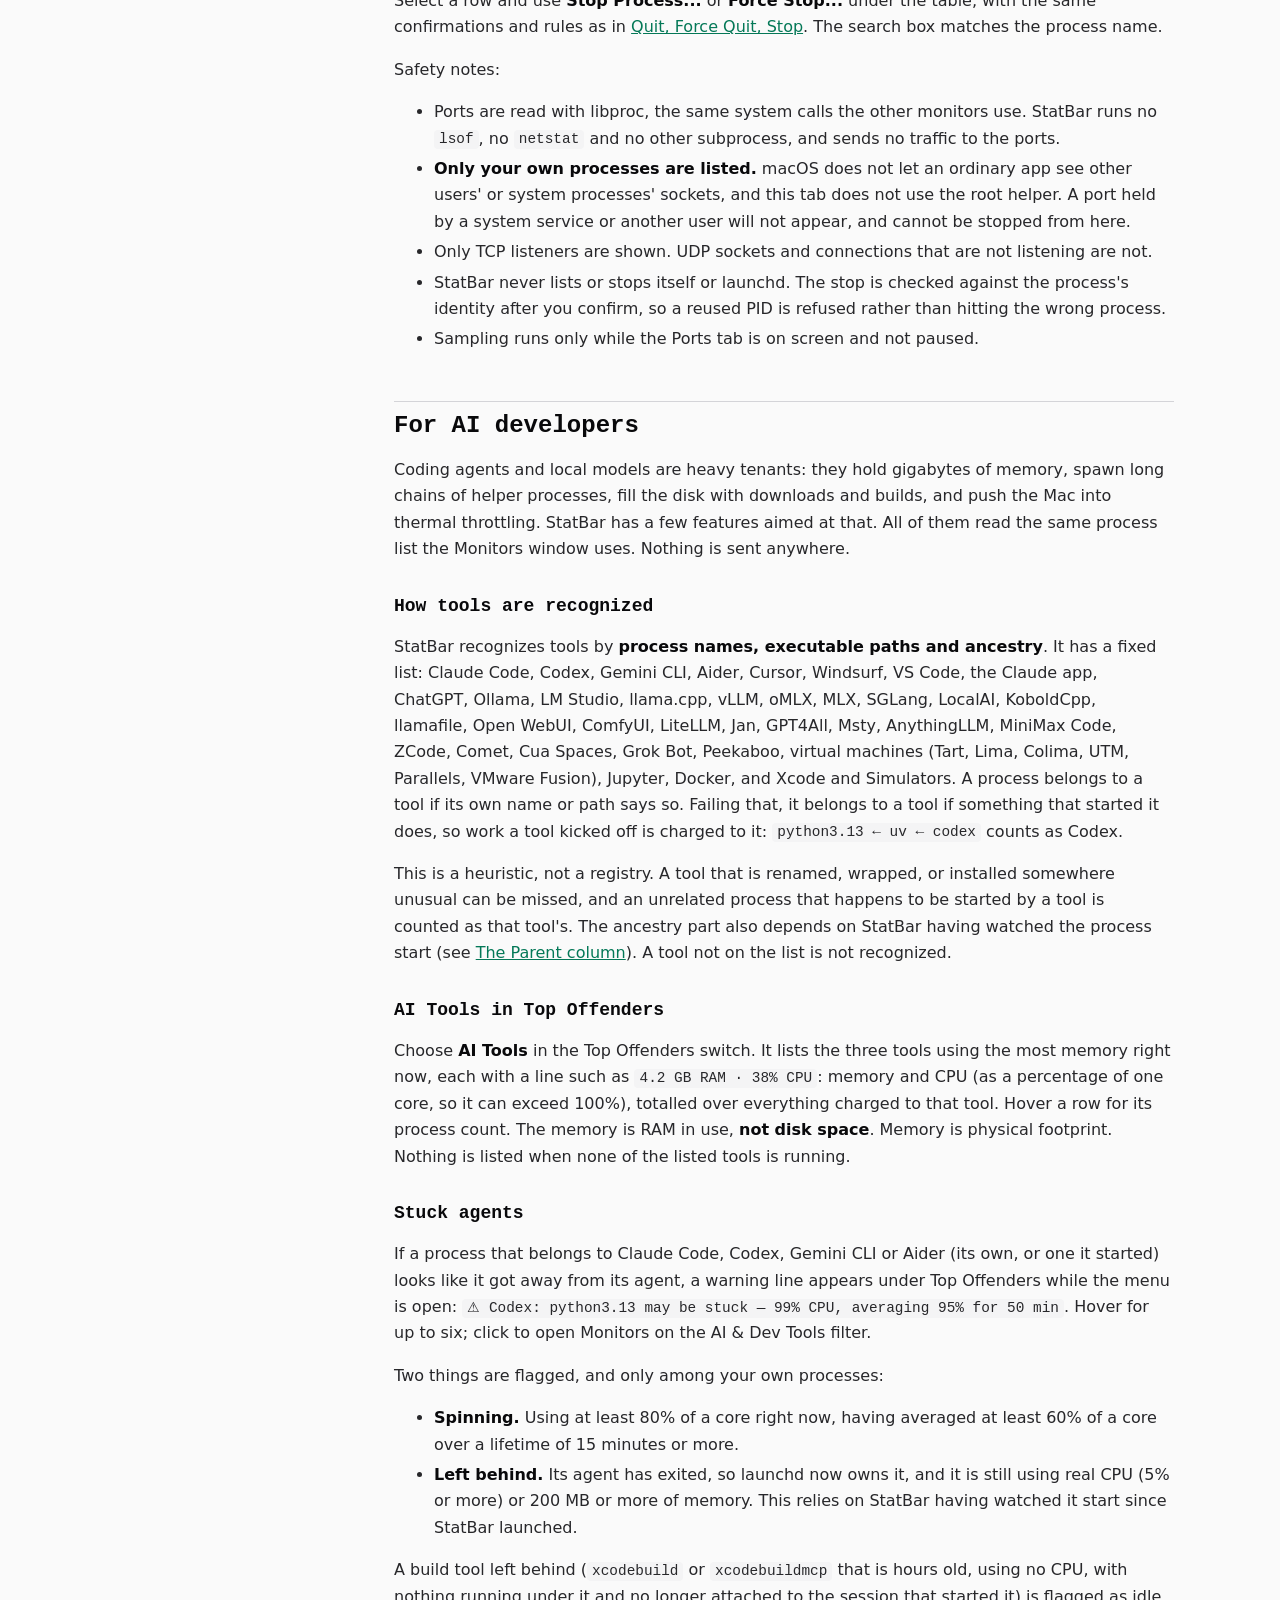
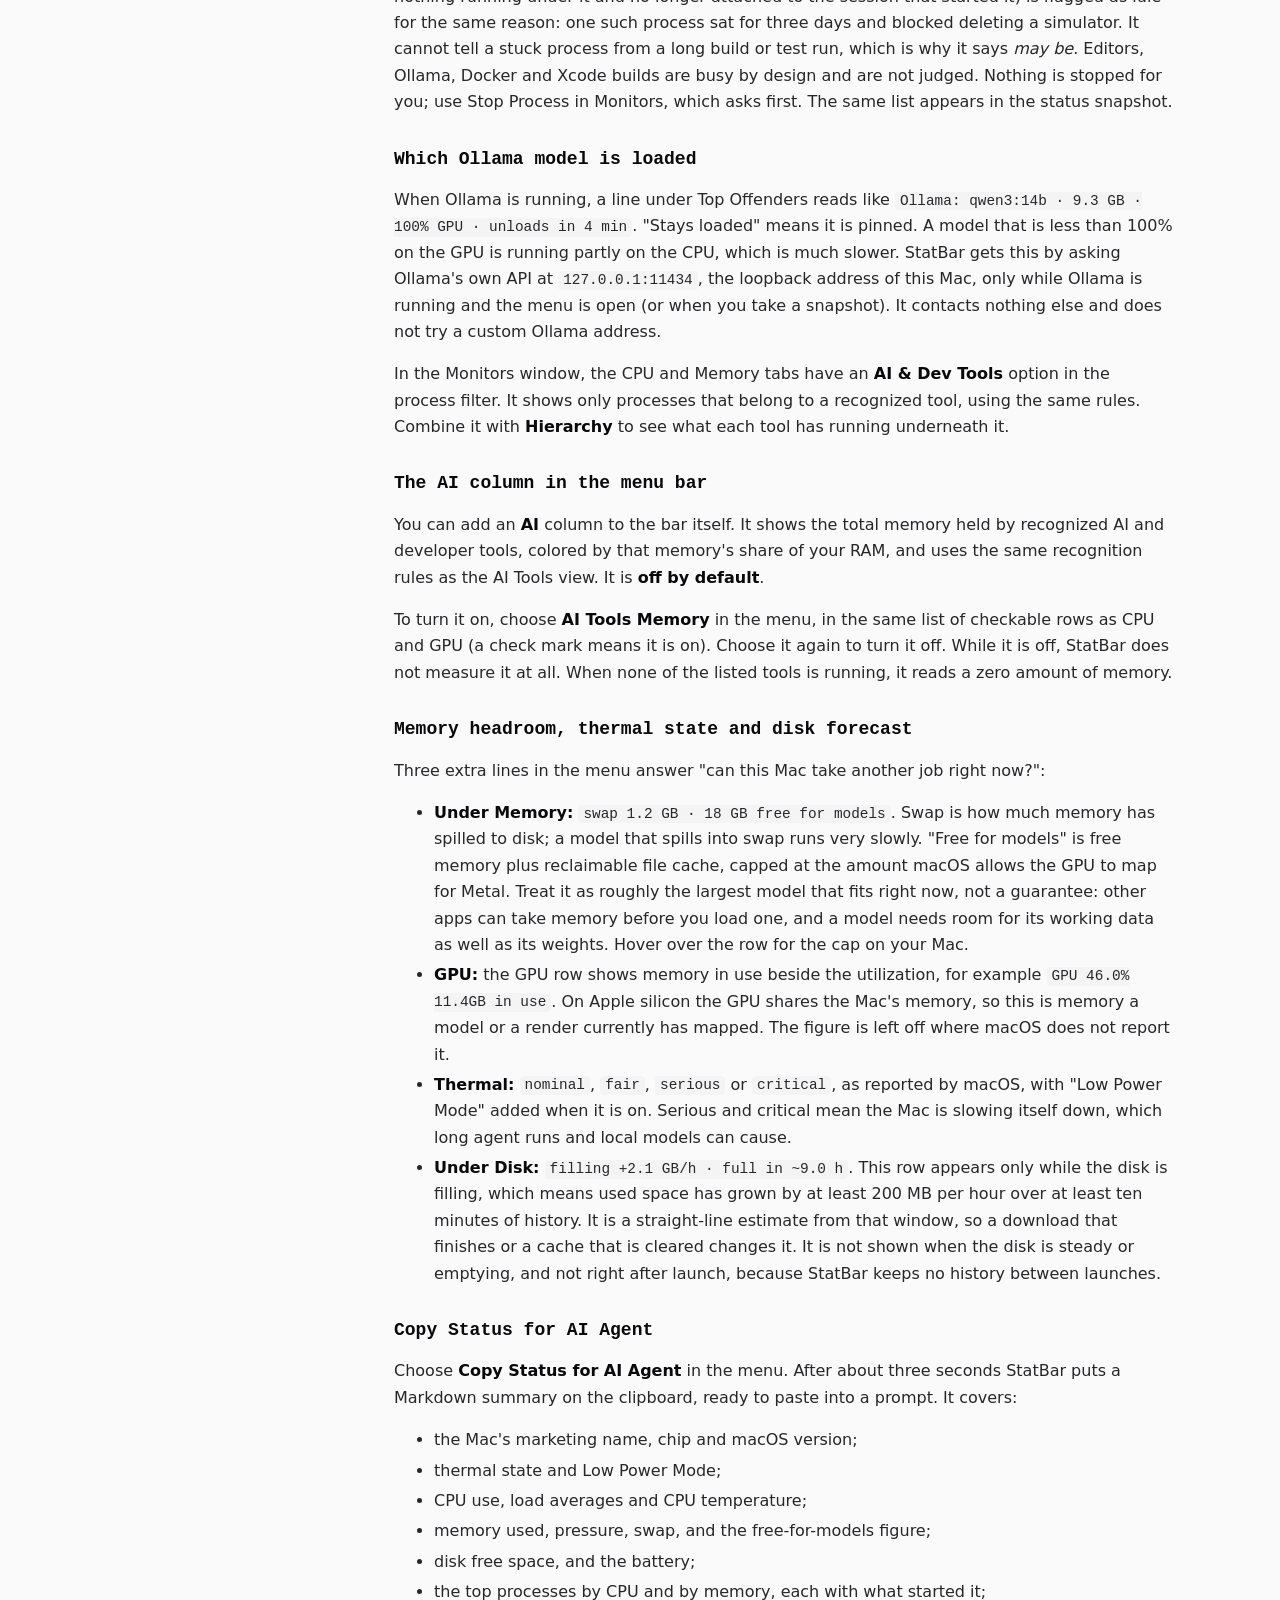
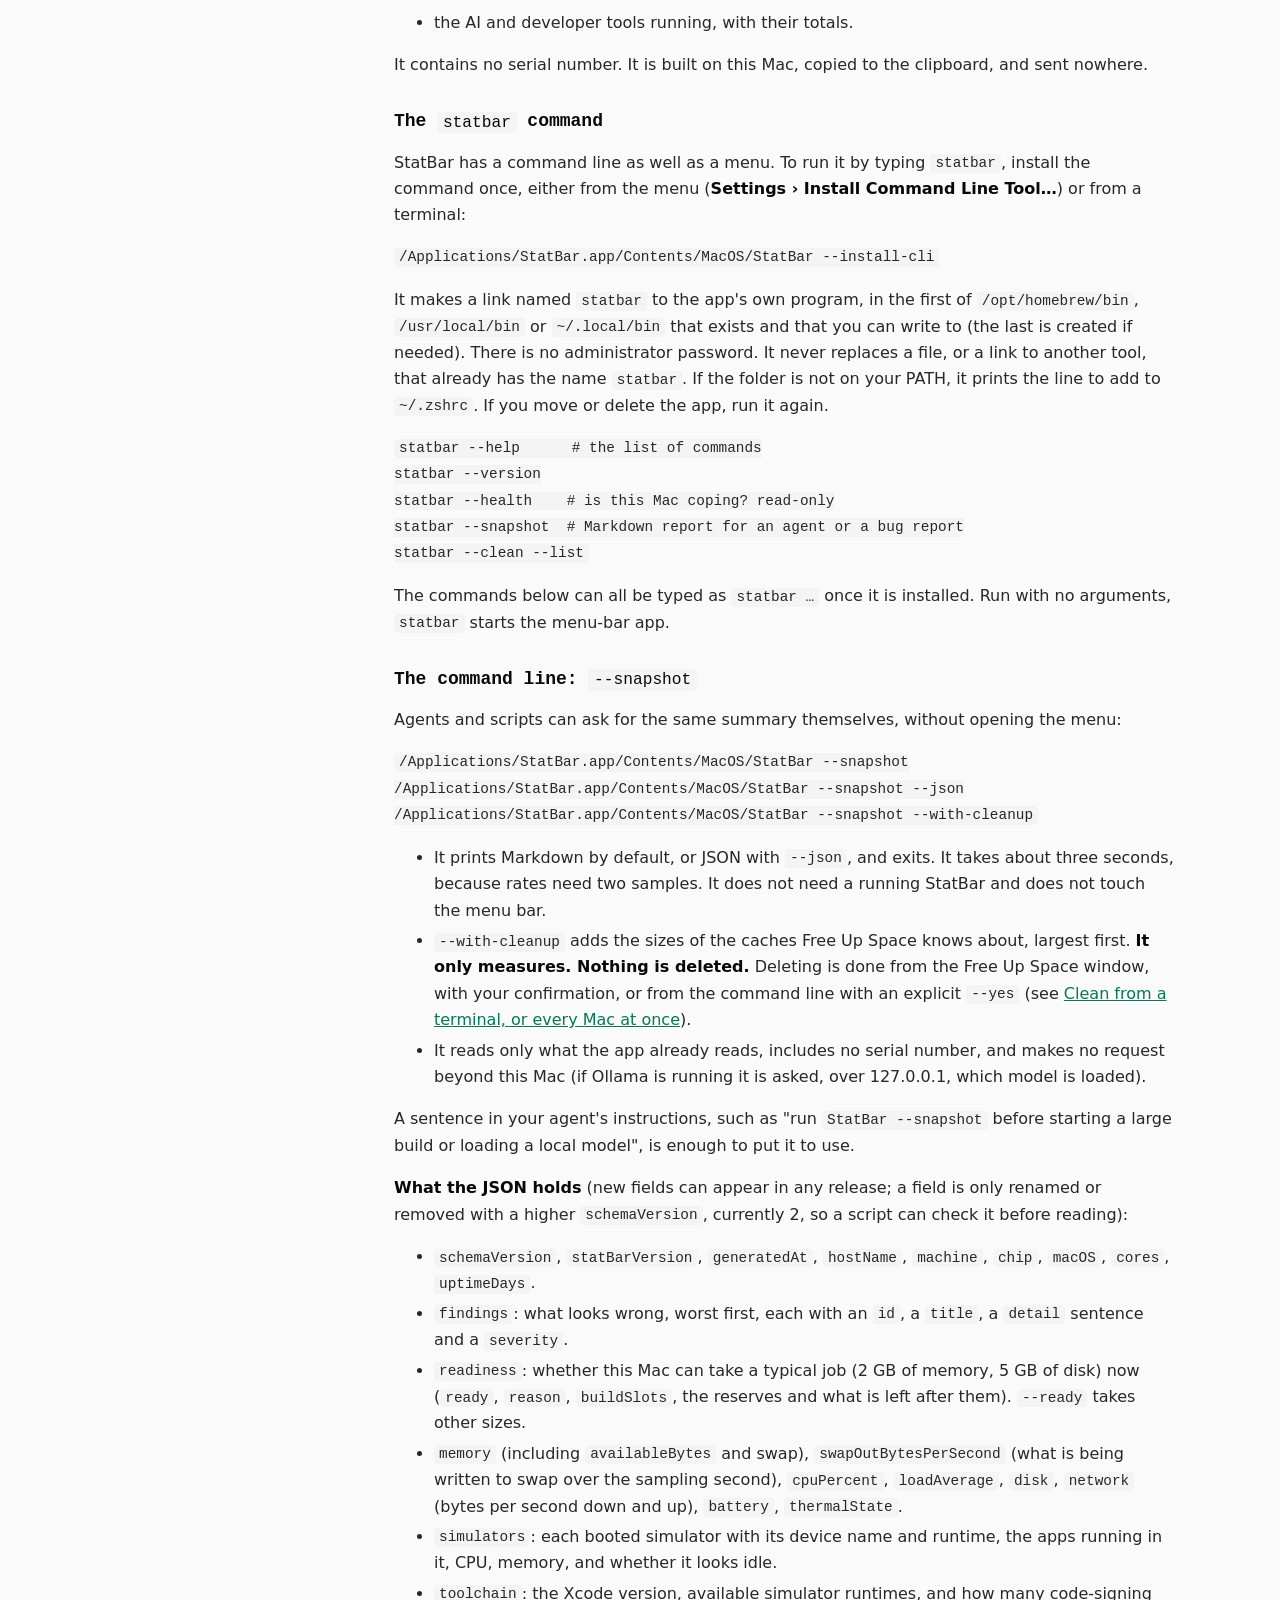
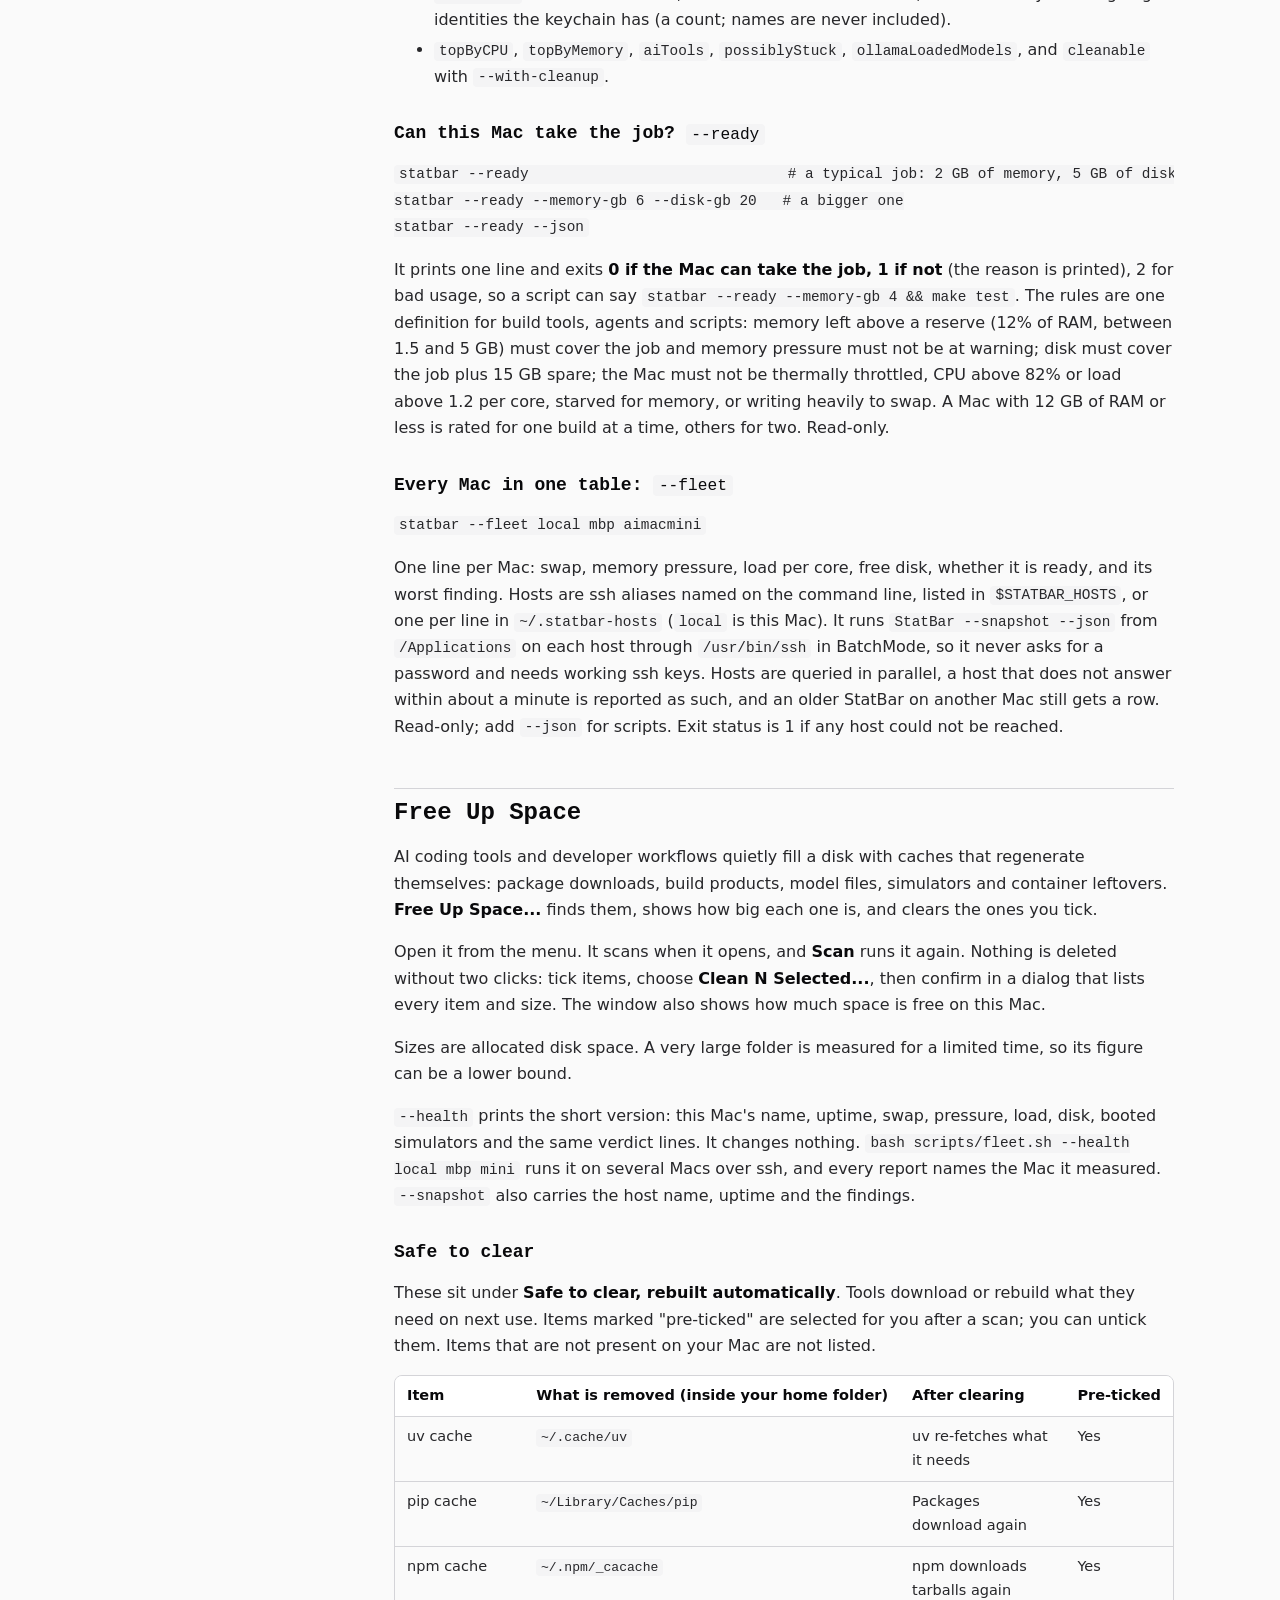
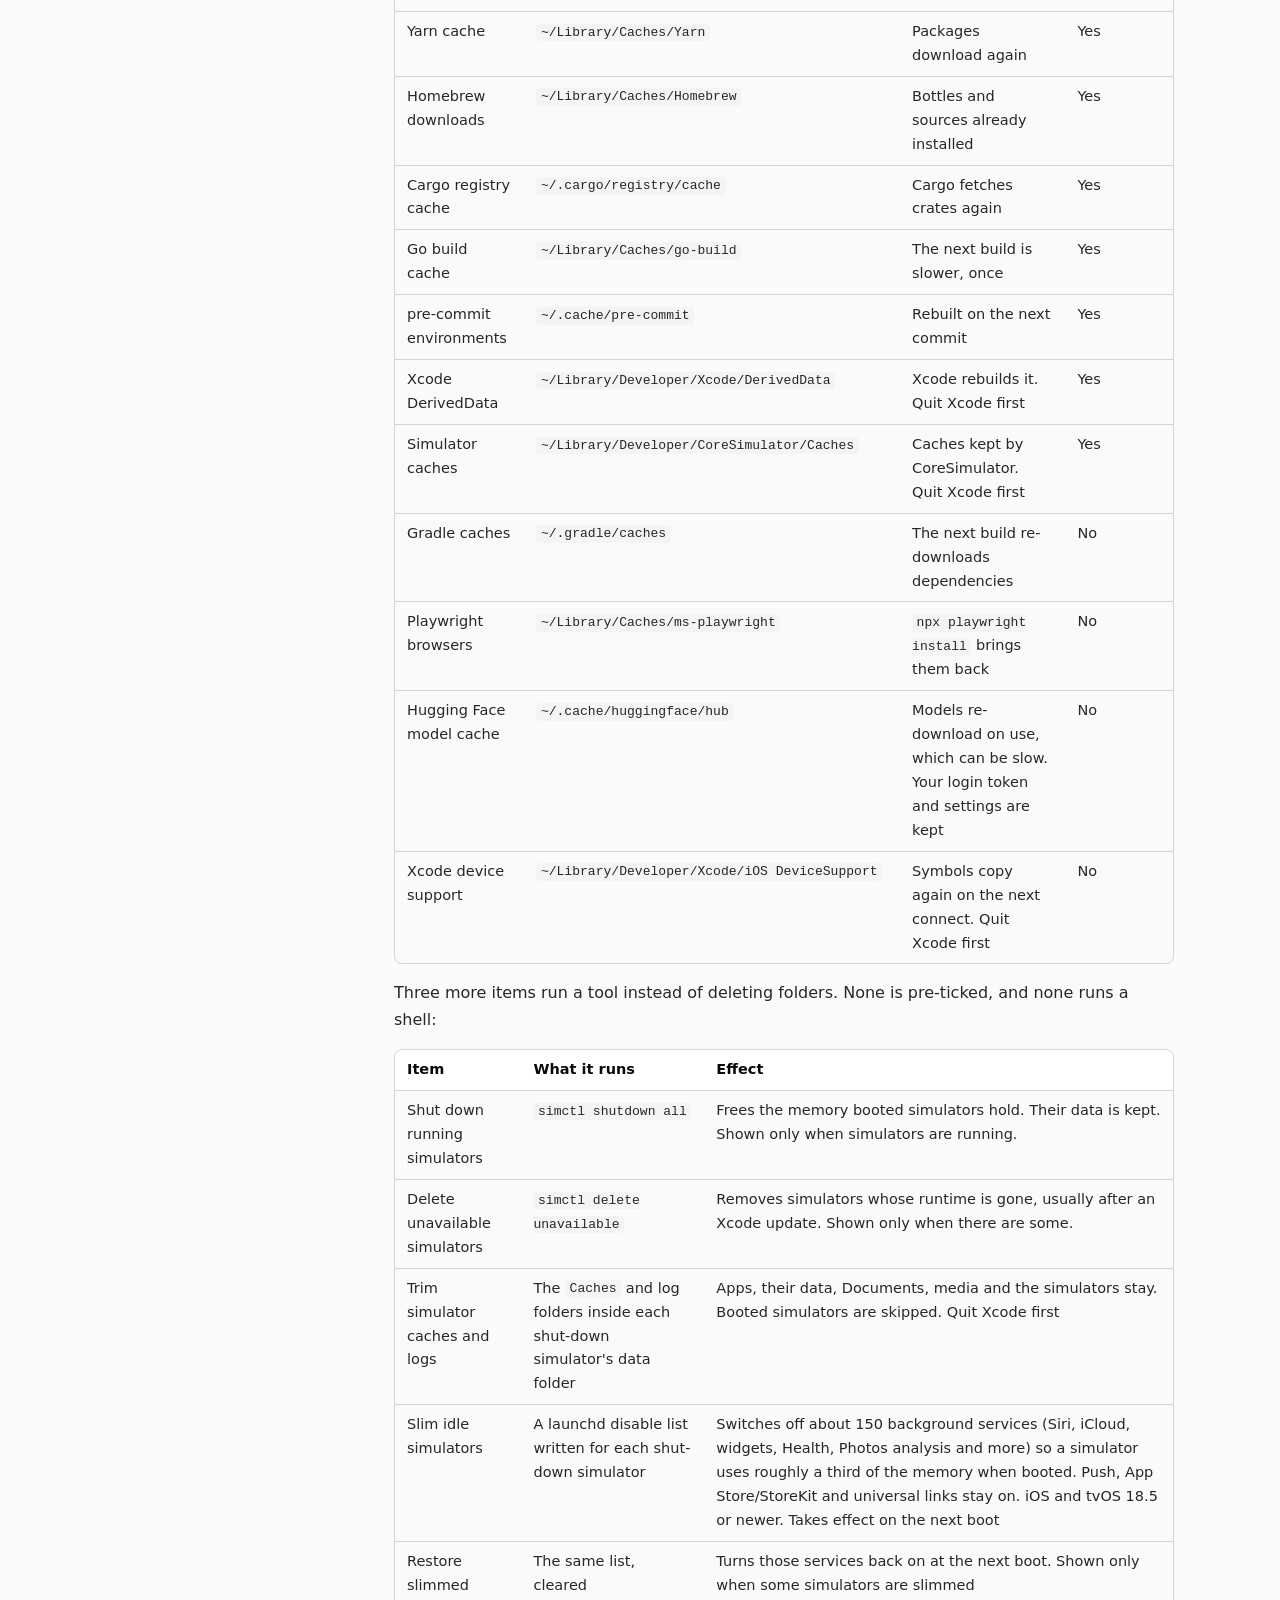
==== commit 36f5d070: "StatBar 1.9.0: honest sizes, Disk Map tab, instant reopening, Admin Scan dialog; guide updated Claud" ====
--- a/guide/index.html
+++ b/guide/index.html
@@ -89,9 +89,9 @@
 </ol></details></nav></aside>
 <main id="guide">
 <h1>StatBar User Guide</h1>
-<p class="lead">Version 1.8.0 · macOS 13 or later · <a href="../">statbar.remnantsecurity.com</a></p>
+<p class="lead">Version 1.9.0 · macOS 13 or later · <a href="../">statbar.remnantsecurity.com</a></p>
 <p>StatBar puts your Mac's vitals in the menu bar: CPU, GPU, memory, disk, network, battery, temperature and fans, plus optional weather. Click it for the details, open the Monitors window to see what is using your Mac, and use Free Up Space to clear the caches that developer tools and AI coding agents leave behind. If you run AI coding tools or local models, see <a href="#for-ai-developers">For AI developers</a>.</p>
-<p>This guide matches StatBar 1.8.0. It requires macOS 13 or later, on Apple silicon or Intel. Fan control works on Apple silicon only.</p>
+<p>This guide matches StatBar 1.9.0. It requires macOS 13 or later, on Apple silicon or Intel. Fan control works on Apple silicon only.</p>
 <h2 id="install">Install</h2>
 <ol type="1">
 <li>Open the download and drag <strong>StatBar.app</strong> into your <strong>Applications</strong> folder.</li>
@@ -622,12 +622,18 @@
 <li>Codex data (<code>~/.codex</code>) and Claude Code data (<code>~/.claude</code>): sessions and logs</li>
 <li>Trash: <strong>Open</strong> shows the Trash in Finder so you can empty it yourself. macOS keeps the Trash private from apps, so no size is shown and there is no Free… button.</li>
 </ul>
+<h3 id="sizes-what-cleaning-frees-not-what-a-folder-occupies">Sizes: what cleaning frees, not what a folder occupies</h3>
+<p>Every size in Free Up Space is what deleting it would give back. That is not always what the folder occupies: APFS lets two files share their blocks (a clone), and tools such as uv clone their cache into every virtual environment. On one Mac uv's cache occupied 98 GB but held only 12.4 GB of blocks of its own; deleting it frees the 12.4 GB, because the projects keep the rest. When the two differ by a gigabyte or more, the row says so ("98 GB on disk, but 86 GB is shared with copies elsewhere"). A size measured only partly before time ran out is shown with ≥.</p>
+<p>Caches such as uv, npm, pip, Yarn, Homebrew, Cargo, Go, Gradle, pre-commit, Playwright and Hugging Face are cleaned entry by entry: if something inside a folder changed in the last ten minutes (an agent is installing a package right now), only that entry is left alone and the rest goes. Build products such as DerivedData are still left whole when anything in them is in use.</p>
+<p>When a clean finishes, the status line says what was freed, and <strong>Details…</strong> lists every item: freed, partly left alone (and why), or failed. macOS hands freed space back in the background, so the free-space figure can keep rising for a while after a large clean (simulators especially).</p>
+<h3 id="opening-on-the-last-results">Opening on the last results</h3>
+<p>Free Up Space and the Disk Map open with what the last scan found, at once, and then measure again. They ask macOS's file-event history (FSEvents) which folders changed since then and measure only those; everything else keeps its last size. On a full 1 TB Mac a whole-disk map takes about three minutes and an update about five seconds. If the history cannot be trusted (it was reset, or events were dropped), StatBar measures everything again and says so. <strong>Rescan All</strong> in the map measures from scratch whenever you like. The saved results are folder names and sizes only, kept in <code>~/Library/Caches/local.statbar.StatBar/</code>; nothing leaves your Mac.</p>
 <h3 id="admin-scan">Admin Scan</h3>
-<p><strong>Admin Scan…</strong> (top right of Free Up Space, and in the Disk Map) measures the system folders your account cannot read. macOS shows its own password dialog; StatBar never sees or keeps your password. After that it runs one fixed, read-only command as administrator: <code>du</code> of each top-level folder on the startup disk except Users, folders of a megabyte and up. It changes nothing and sends nothing anywhere. It takes a minute or two.</p>
-<p>The results appear at the bottom of Free Up Space under <strong>System-wide — found by the admin scan, read-only</strong>, largest first, each with what it is and what (if anything) to do: simulator runtimes and images, system downloads (MobileAsset), swap and the sleep image, every account's temporary files, unified logs, crash reports, system caches, downloaded updates, the Spotlight index, document versions, Homebrew, Applications (naming the three largest), the macOS System volume, Preboot and Recovery, purgeable space and the number of Time Machine local snapshots. <strong>Show</strong> opens a folder in Finder. Nothing in this section can be deleted from StatBar. The results are kept for half an hour so the Disk Map can use them without asking again.</p>
+<p><strong>Admin Scan…</strong> (top right of Free Up Space, on either tab) measures the system folders your account cannot read. macOS shows its administrator dialog, which names StatBar and shows its icon; StatBar never sees or keeps your password, and the permission is dropped as soon as the measuring ends. It runs one fixed, read-only command as administrator: <code>du</code> of each top-level folder on the startup disk except Users, folders of a megabyte and up. It changes nothing and sends nothing anywhere. A progress bar under the title shows which folder it is on, how much it has measured and about how long is left (from the last admin scan's sizes once there has been one).</p>
+<p>The results appear at the bottom of Free Up Space under <strong>System-wide — found by the admin scan, read-only</strong>, largest first, each with what it is and what (if anything) to do: simulator runtimes and images, system downloads (MobileAsset), swap and the sleep image, every account's temporary files, unified logs, crash reports, system caches, downloaded updates, the Spotlight index, document versions, Homebrew, Applications (naming the three largest), the macOS System volume, Preboot and Recovery, purgeable space and the number of Time Machine local snapshots. <strong>Show</strong> opens a folder in Finder. Nothing in this section can be deleted from StatBar. The results are saved, so the next time Free Up Space opens they are shown again with their age, and the Disk Map uses them for the system folders without asking for the password. Run Admin Scan again to refresh them.</p>
 <h3 id="disk-map">Disk Map</h3>
-<p><strong>Disk Map…</strong> (in the menu, and at the top of Free Up Space) draws the startup disk as rings around a centre. The centre is everything in use on the disk; each ring outwards is one folder level deeper, and each sector's angle is exactly its share of its parent. Hover a sector and the key on the right switches to that folder: its size, its share of the folder above, and what it is made of. Click a sector to zoom in, click the middle (or ‹) to zoom out, click a row in the key to zoom into it, and right-click for <strong>Show in Finder</strong> and <strong>Copy Path</strong>. Zooming into a folder the first scan did not go deep into measures it again, deeper.</p>
-<p>A first scan of a full 1 TB disk took about three minutes on an M4 Max, with nearly 15,000 folders. Folders under a megabyte are counted in their parent's <strong>Files and small folders</strong>. Your home folder is measured one folder at a time so the ones macOS protects are left out without asking: Documents, Desktop, Downloads, Pictures, Movies and Music are measured only if you tick <strong>Include Documents, Desktop, Downloads and media</strong> (macOS then asks you once per folder), and Mail, Messages, other apps' containers, iCloud Drive and the Trash never are. Whatever no scan measured, such as other accounts and system folders without the admin scan, is drawn as <strong>Hidden space</strong> rather than guessed; the Admin Scan measures most of it. APFS volumes (macOS itself, Preboot, Recovery, swap) are shown as their own sectors, and the key lists free space and free plus purgeable.</p>
+<p><strong>Disk Map</strong> is the second tab of the Free Up Space window (the menu's <strong>Disk Map…</strong> opens it there; the window grows to fit and goes back to its size on the Clean Up tab). It draws the startup disk as rings around a centre. The centre is everything in use on the disk; each ring outwards is one folder level deeper, and each sector's angle is exactly its share of its parent. Hover a sector and the key on the right switches to that folder: its size, its share of the folder above, and what it is made of. Click a sector to zoom in, click the middle (or ‹) to zoom out, click a row in the key to zoom into it, and right-click for <strong>Show in Finder</strong> and <strong>Copy Path</strong>. Zooming into a folder the first scan did not go deep into measures it again, deeper.</p>
+<p>A first scan of a full 1 TB disk took about three minutes on an M4 Max, with nearly 15,000 folders. While it runs, the rings fill in as each folder finishes, the part not yet measured shimmers, and a progress bar shows the folder being measured and about how long is left. Right-click a cache or Review folder in the map for <strong>Free Up…</strong>, which takes you to its row (ticked) or its Free… list. After an update, the key shows how much each folder grew or shrank since the last map. Folders under a megabyte are counted in their parent's <strong>Files and small folders</strong>. Your home folder is measured one folder at a time so the ones macOS protects are left out without asking: Documents, Desktop, Downloads, Pictures, Movies and Music are measured only if you tick <strong>Include Documents, Desktop, Downloads and media</strong> (macOS then asks you once per folder), and Mail, Messages, other apps' containers, iCloud Drive and the Trash never are. Whatever no scan measured, such as other accounts and system folders without the admin scan, is drawn as <strong>Hidden space</strong> rather than guessed; the Admin Scan measures most of it. APFS volumes (macOS itself, Preboot, Recovery, swap) are shown as their own sectors, and the key lists free space and free plus purgeable.</p>
 <h3 id="what-is-deleted-and-what-never-is">What is deleted, and what never is</h3>
 <ul>
 <li>Every location is a fixed path under your home folder, written into the app. No path is ever taken from a process, a file or the network.</li>
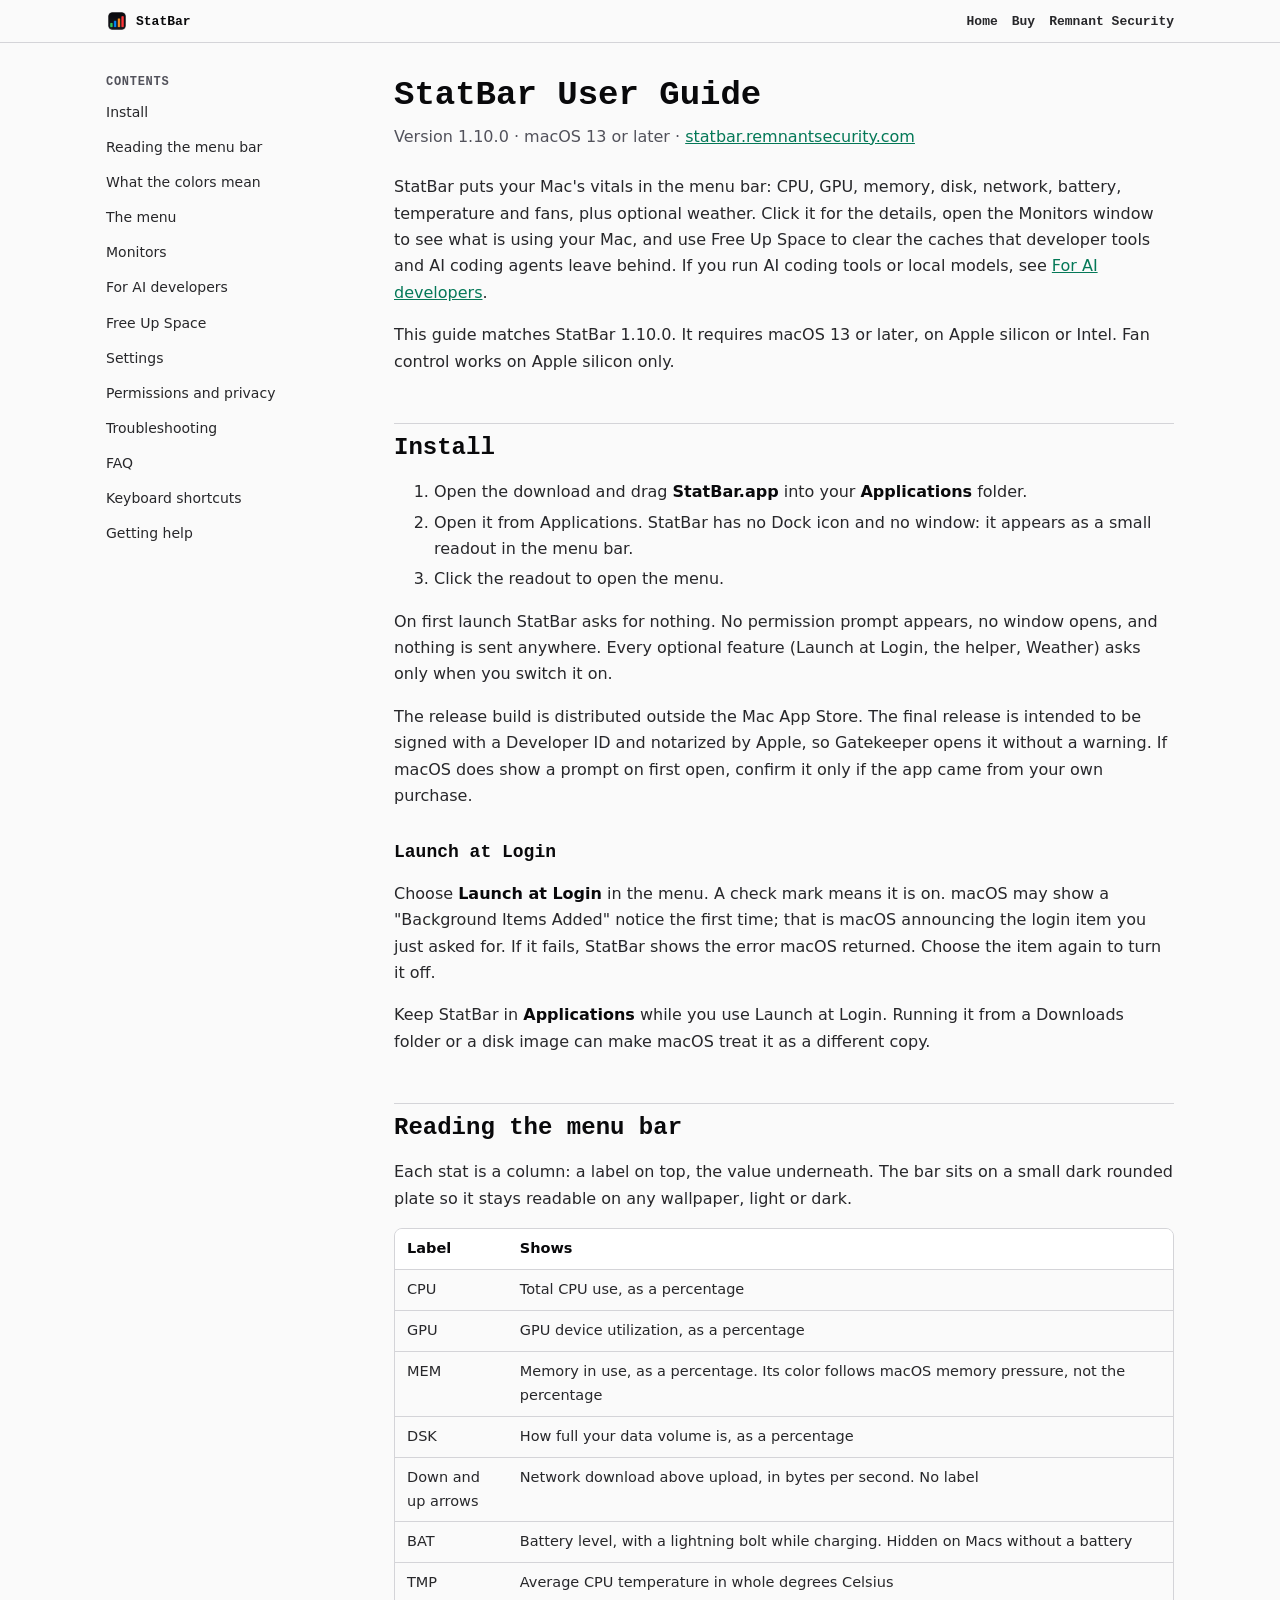
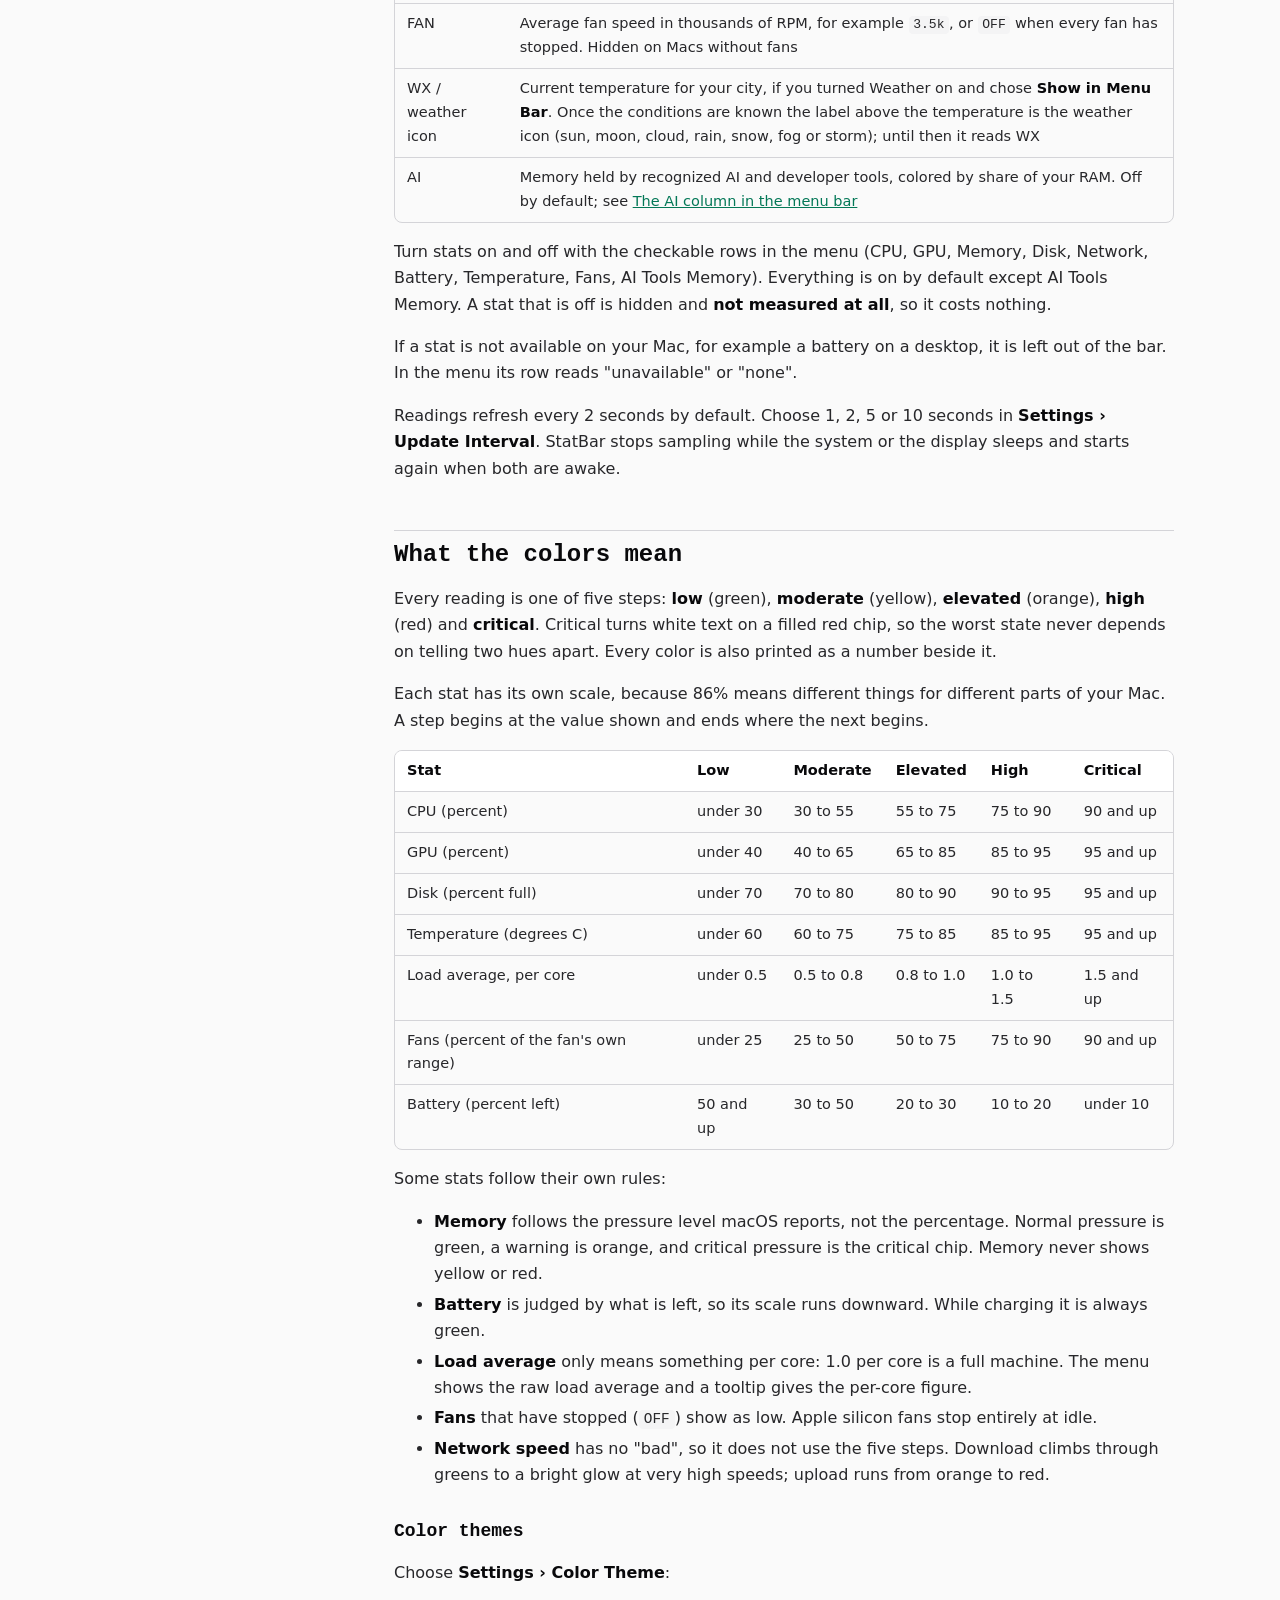
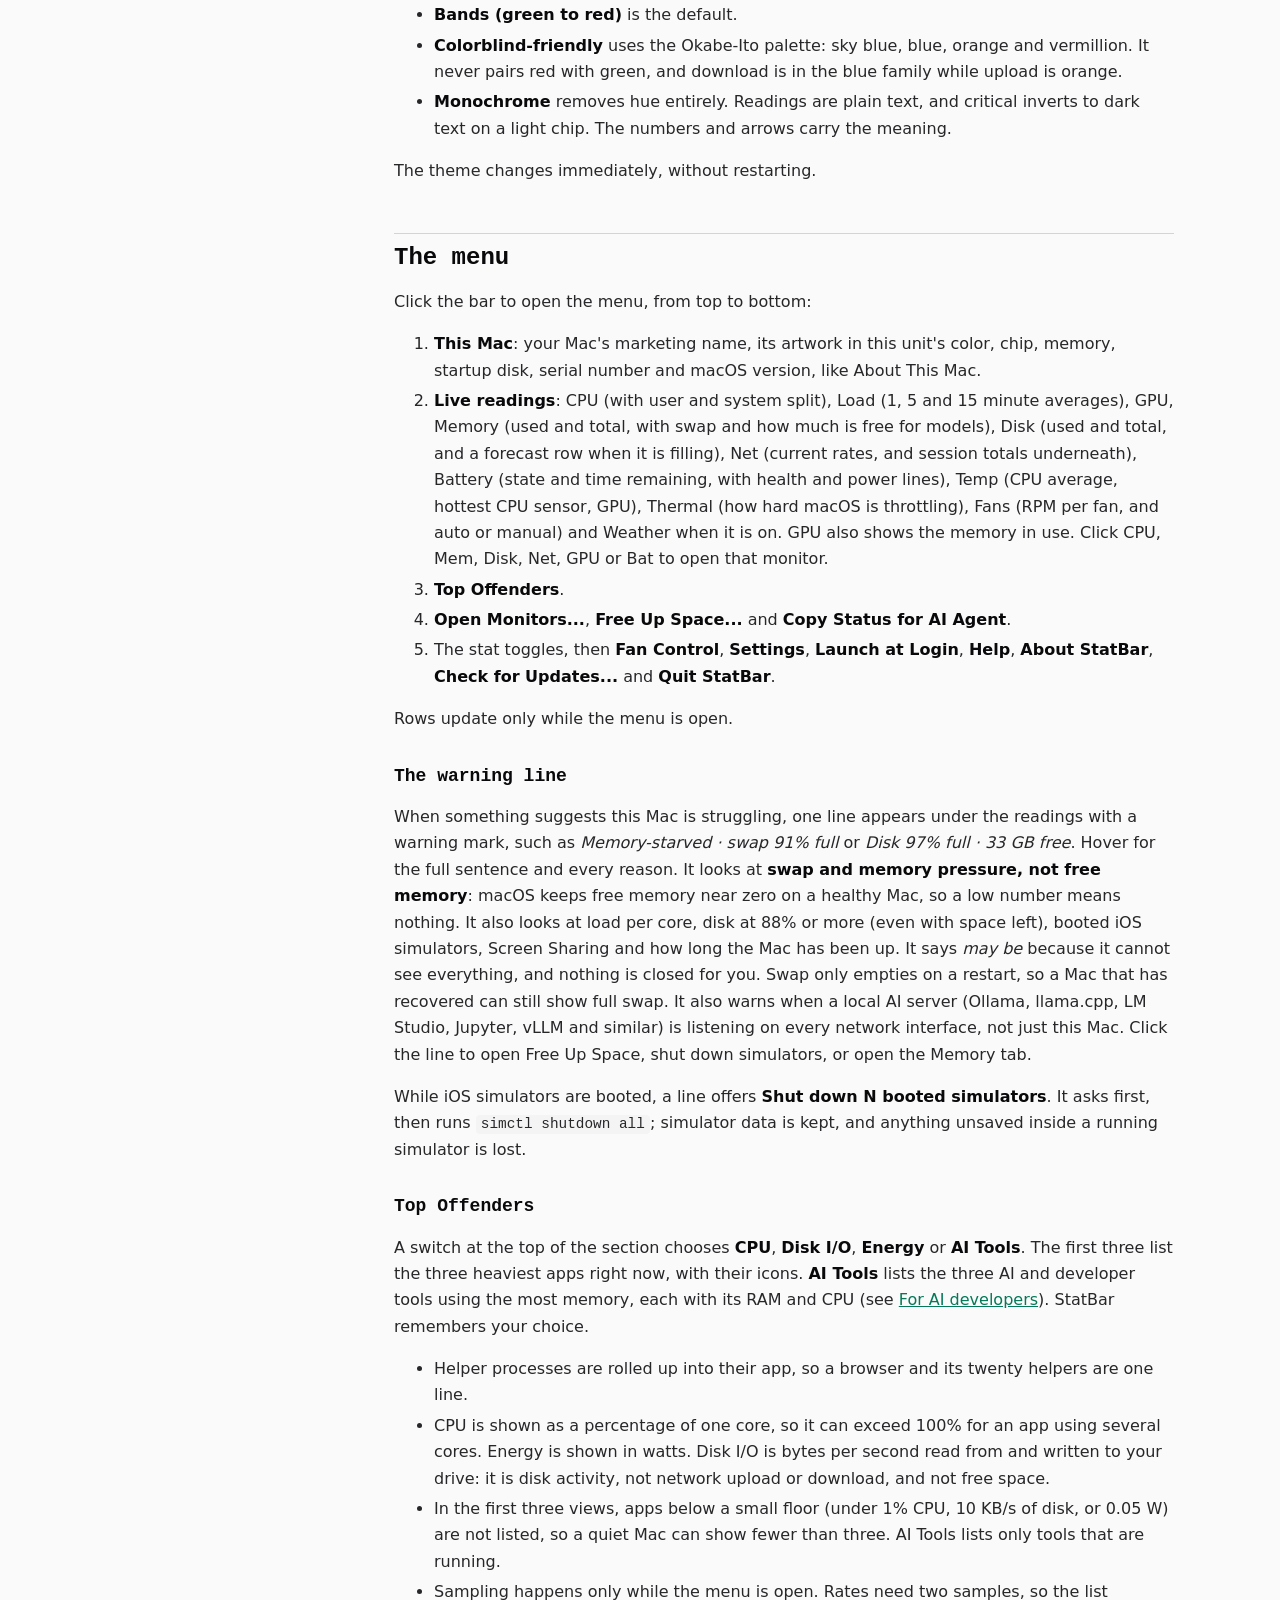
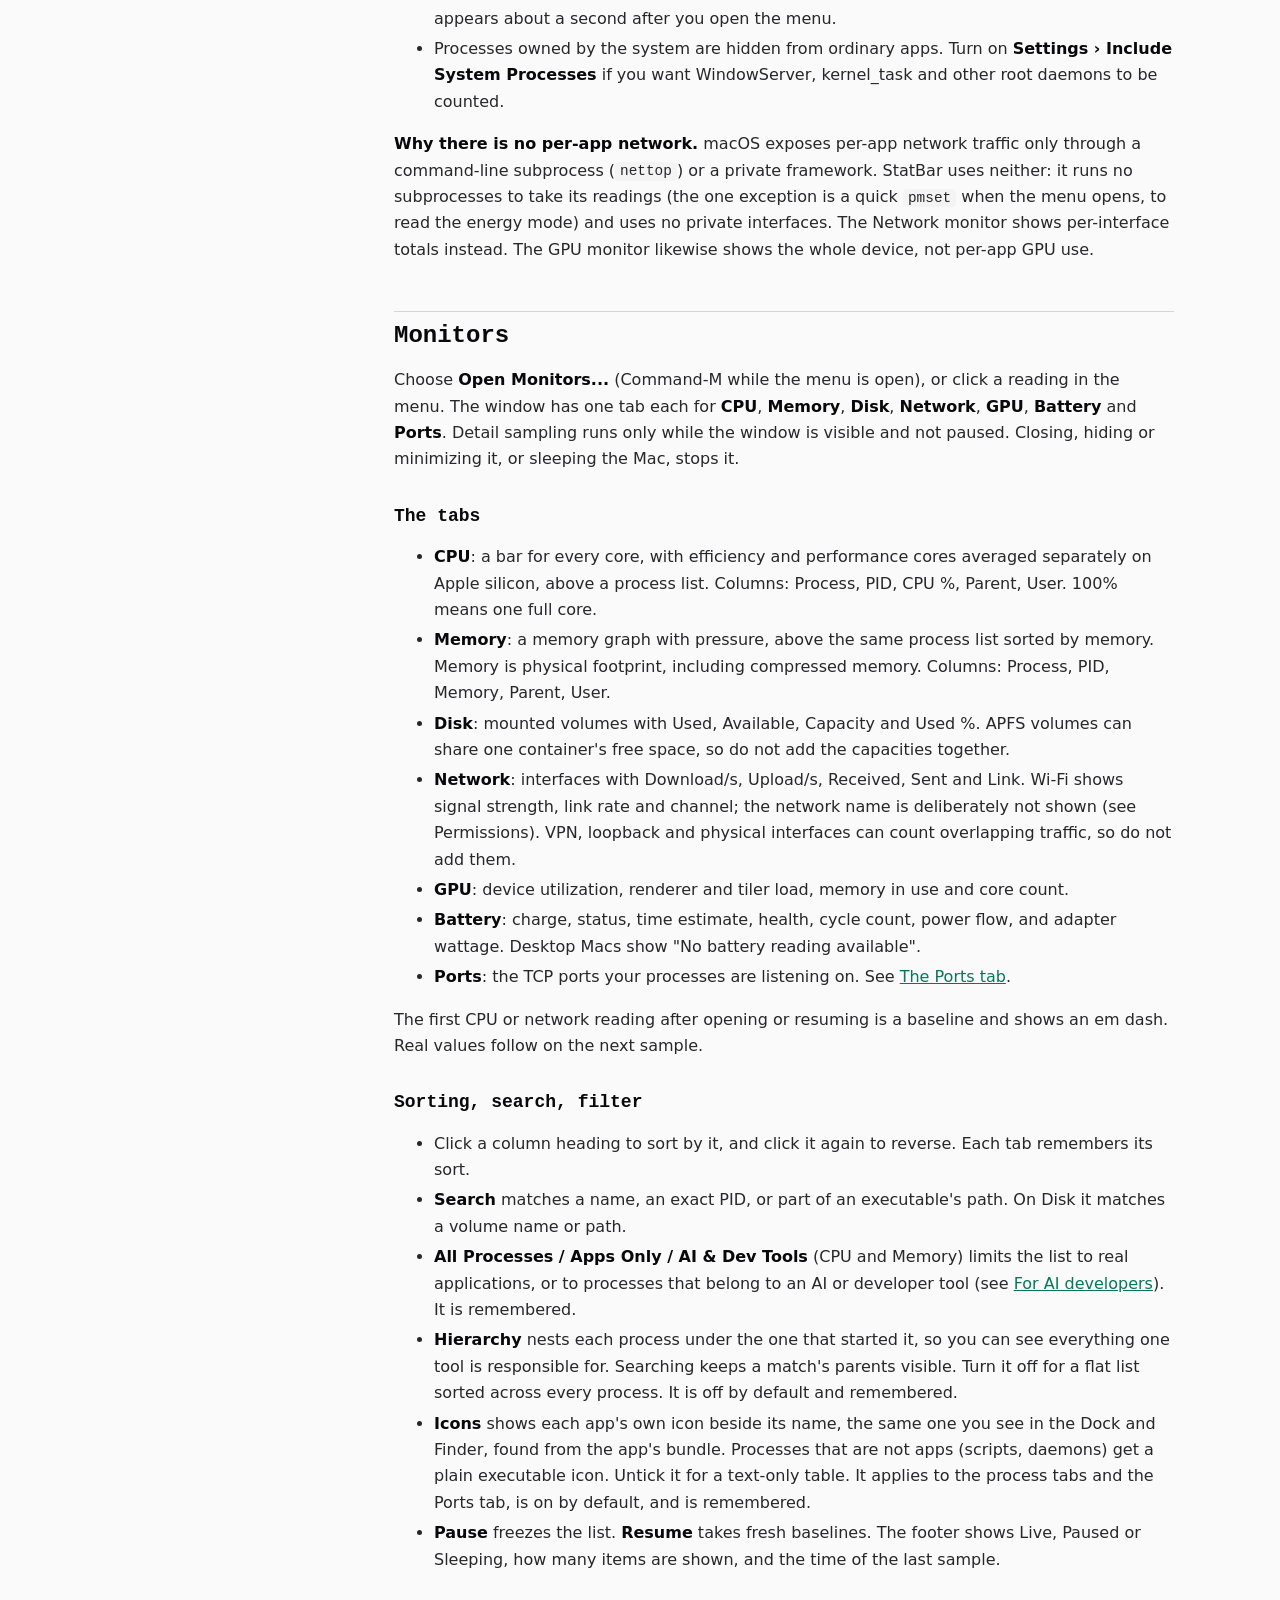
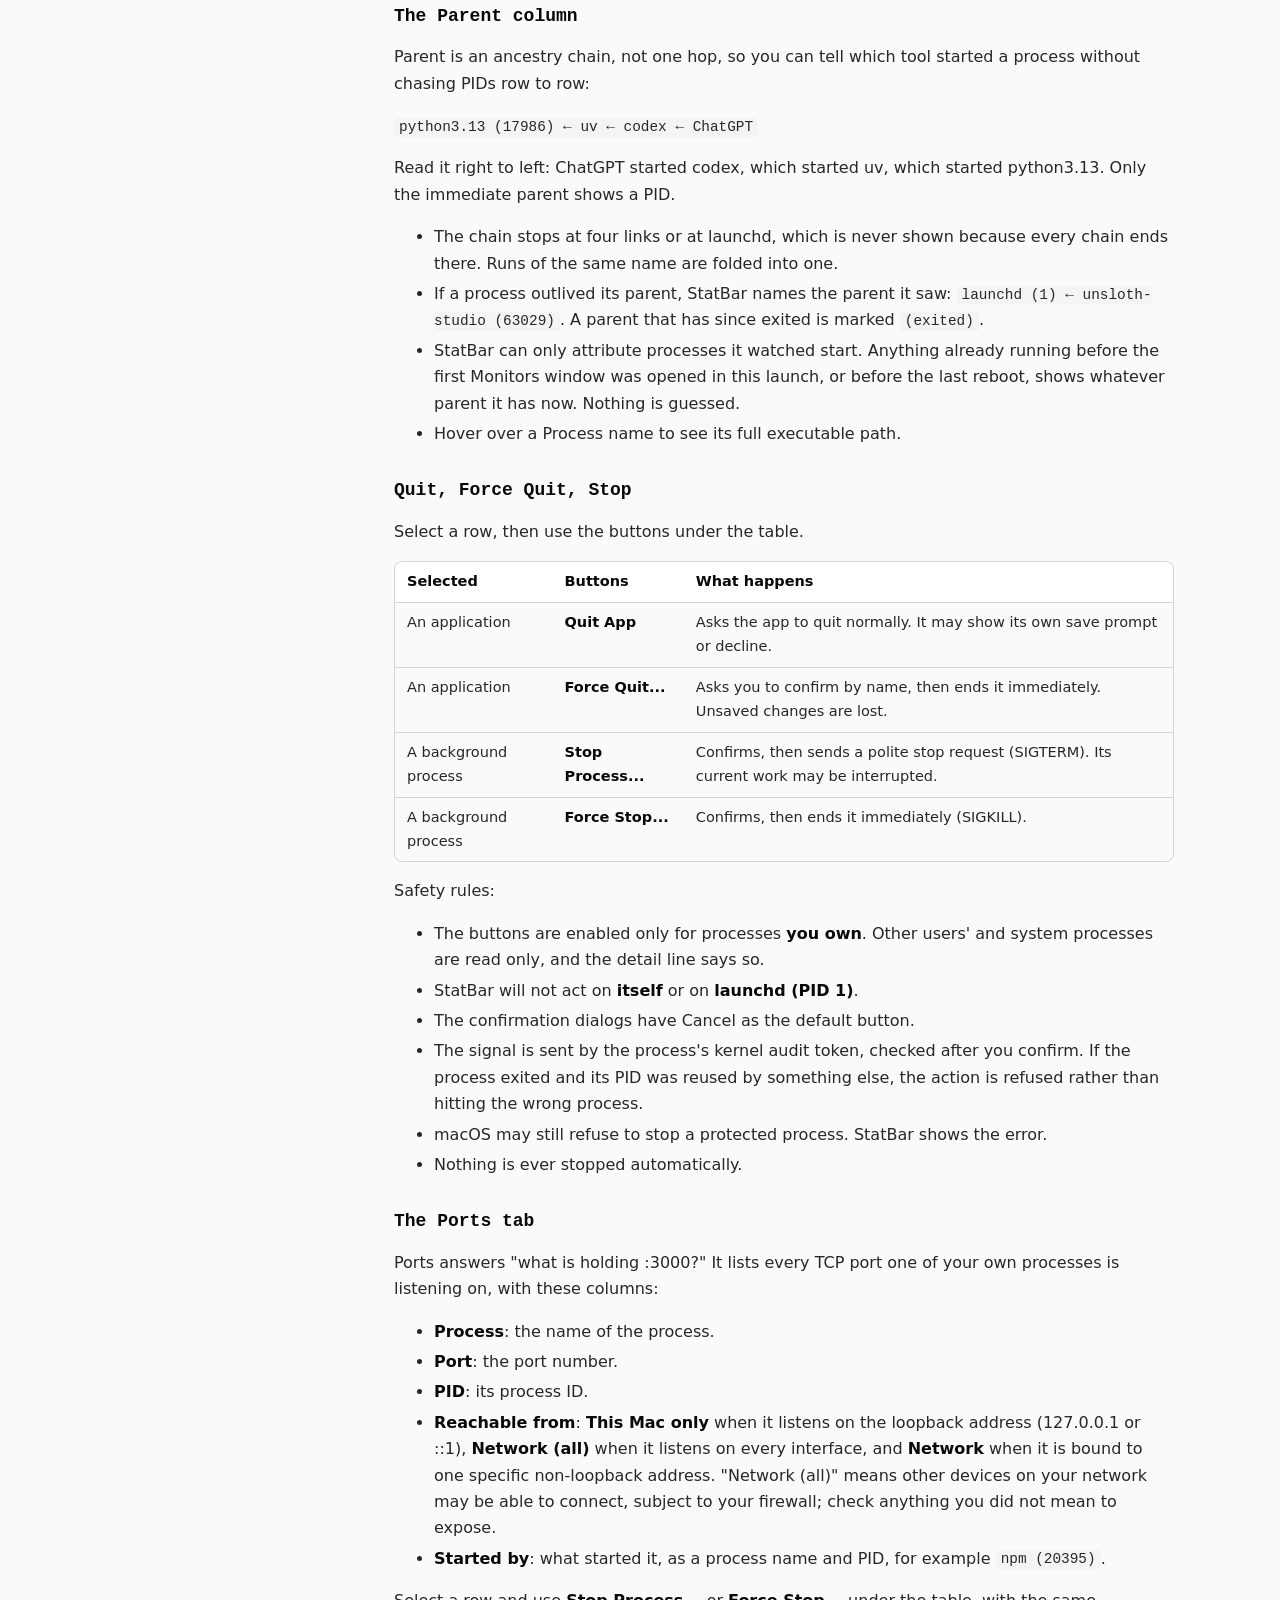
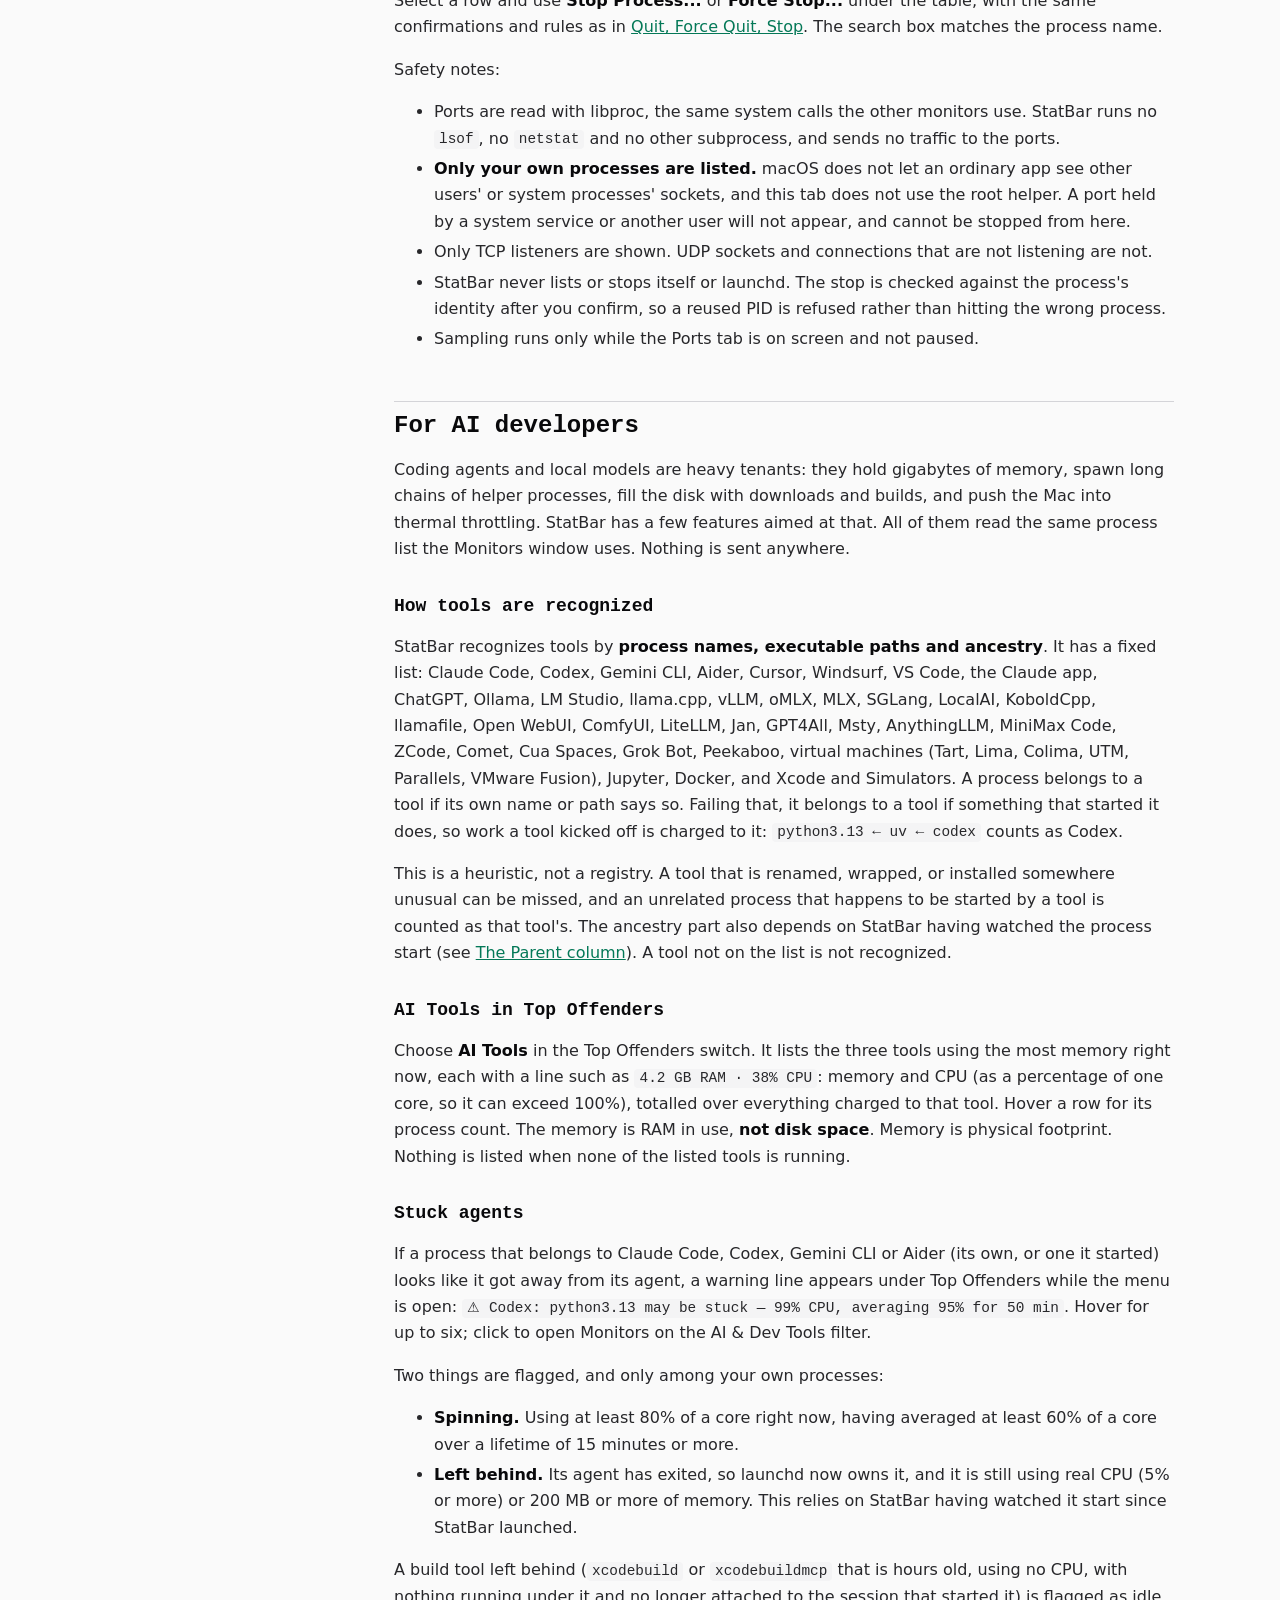
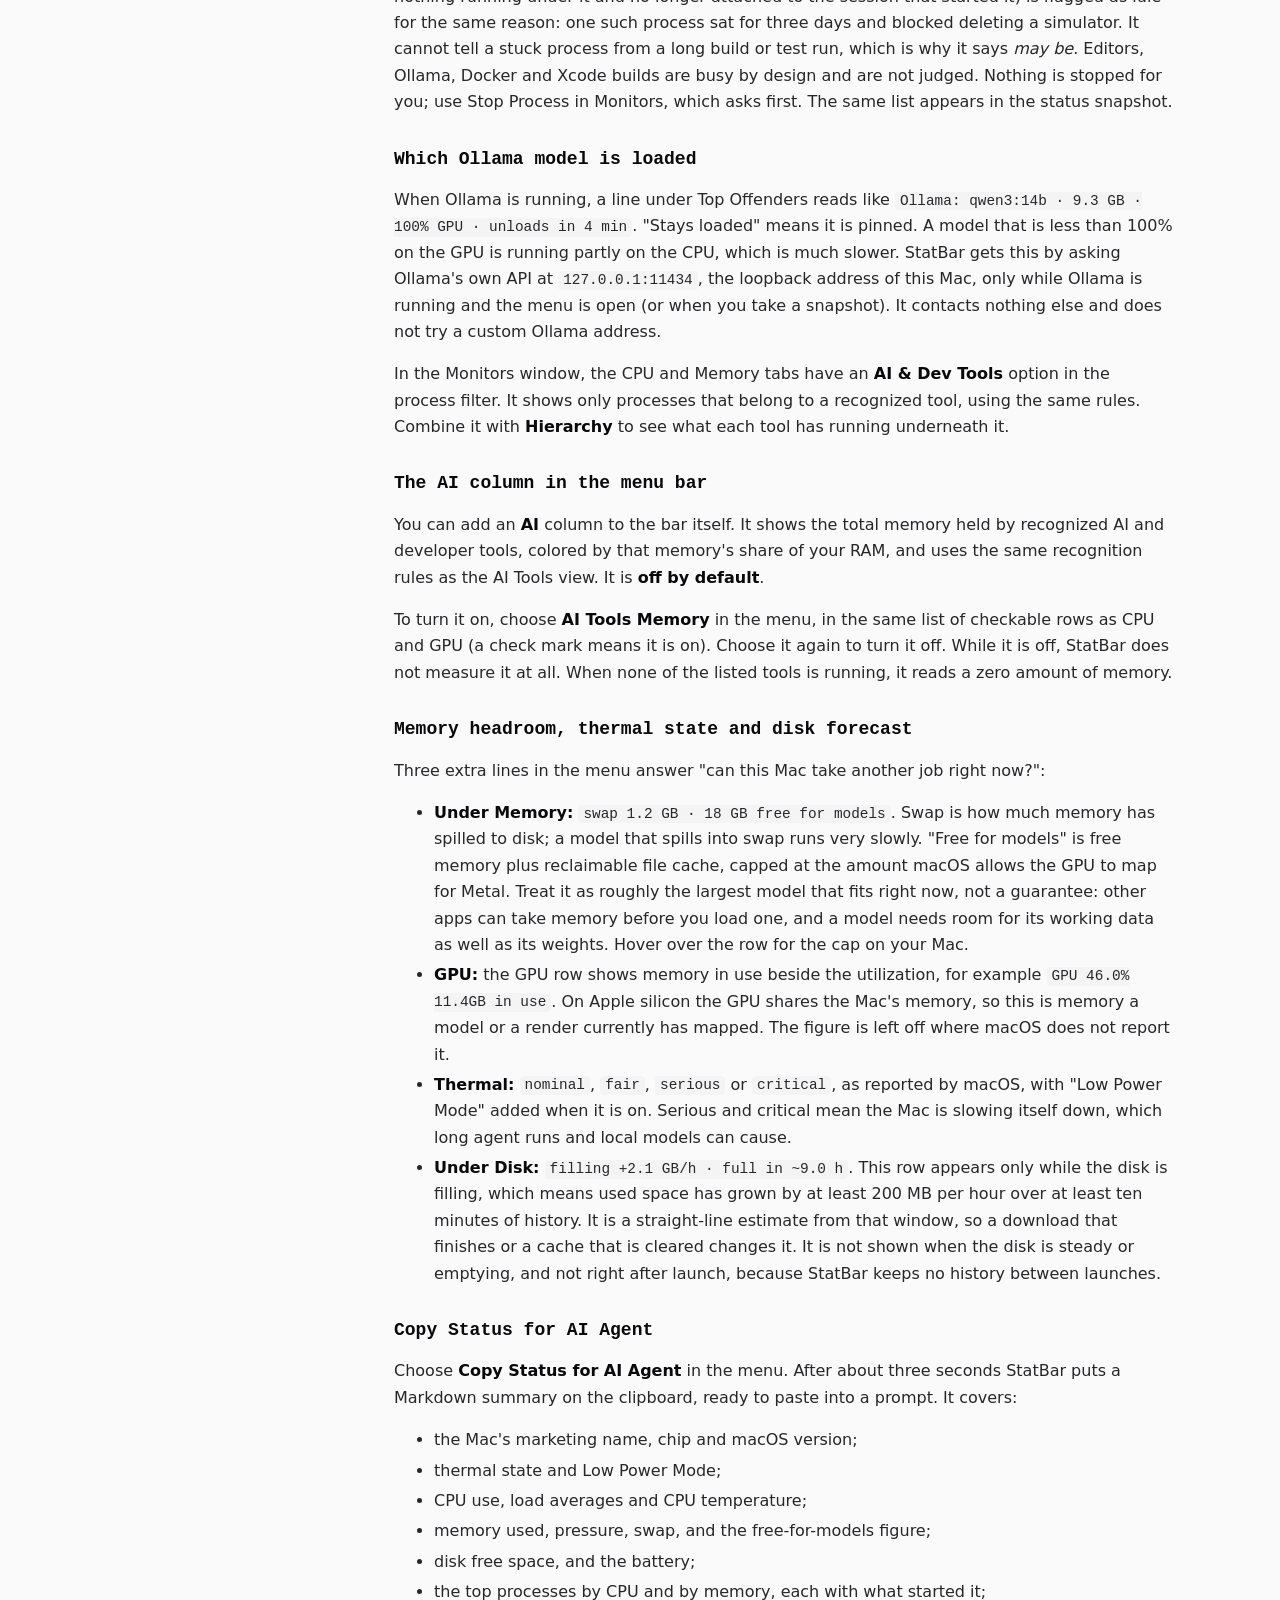
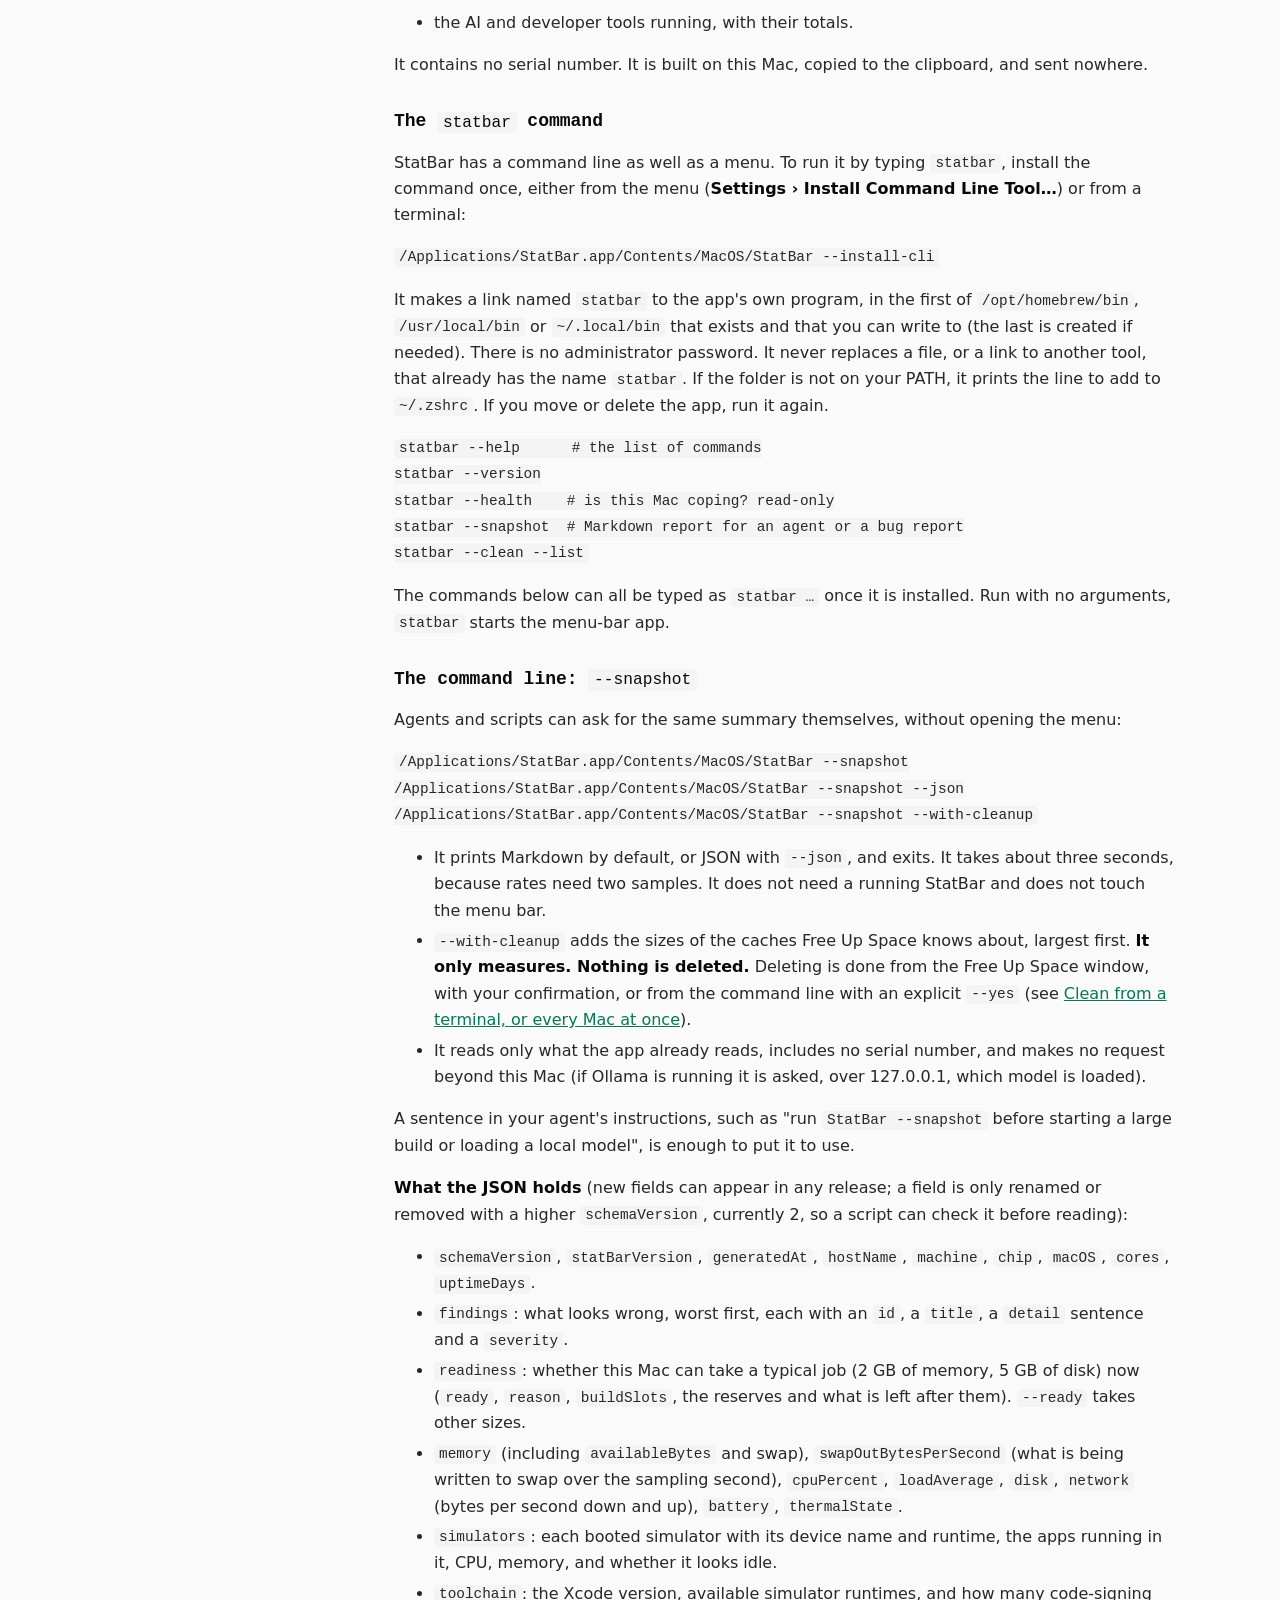
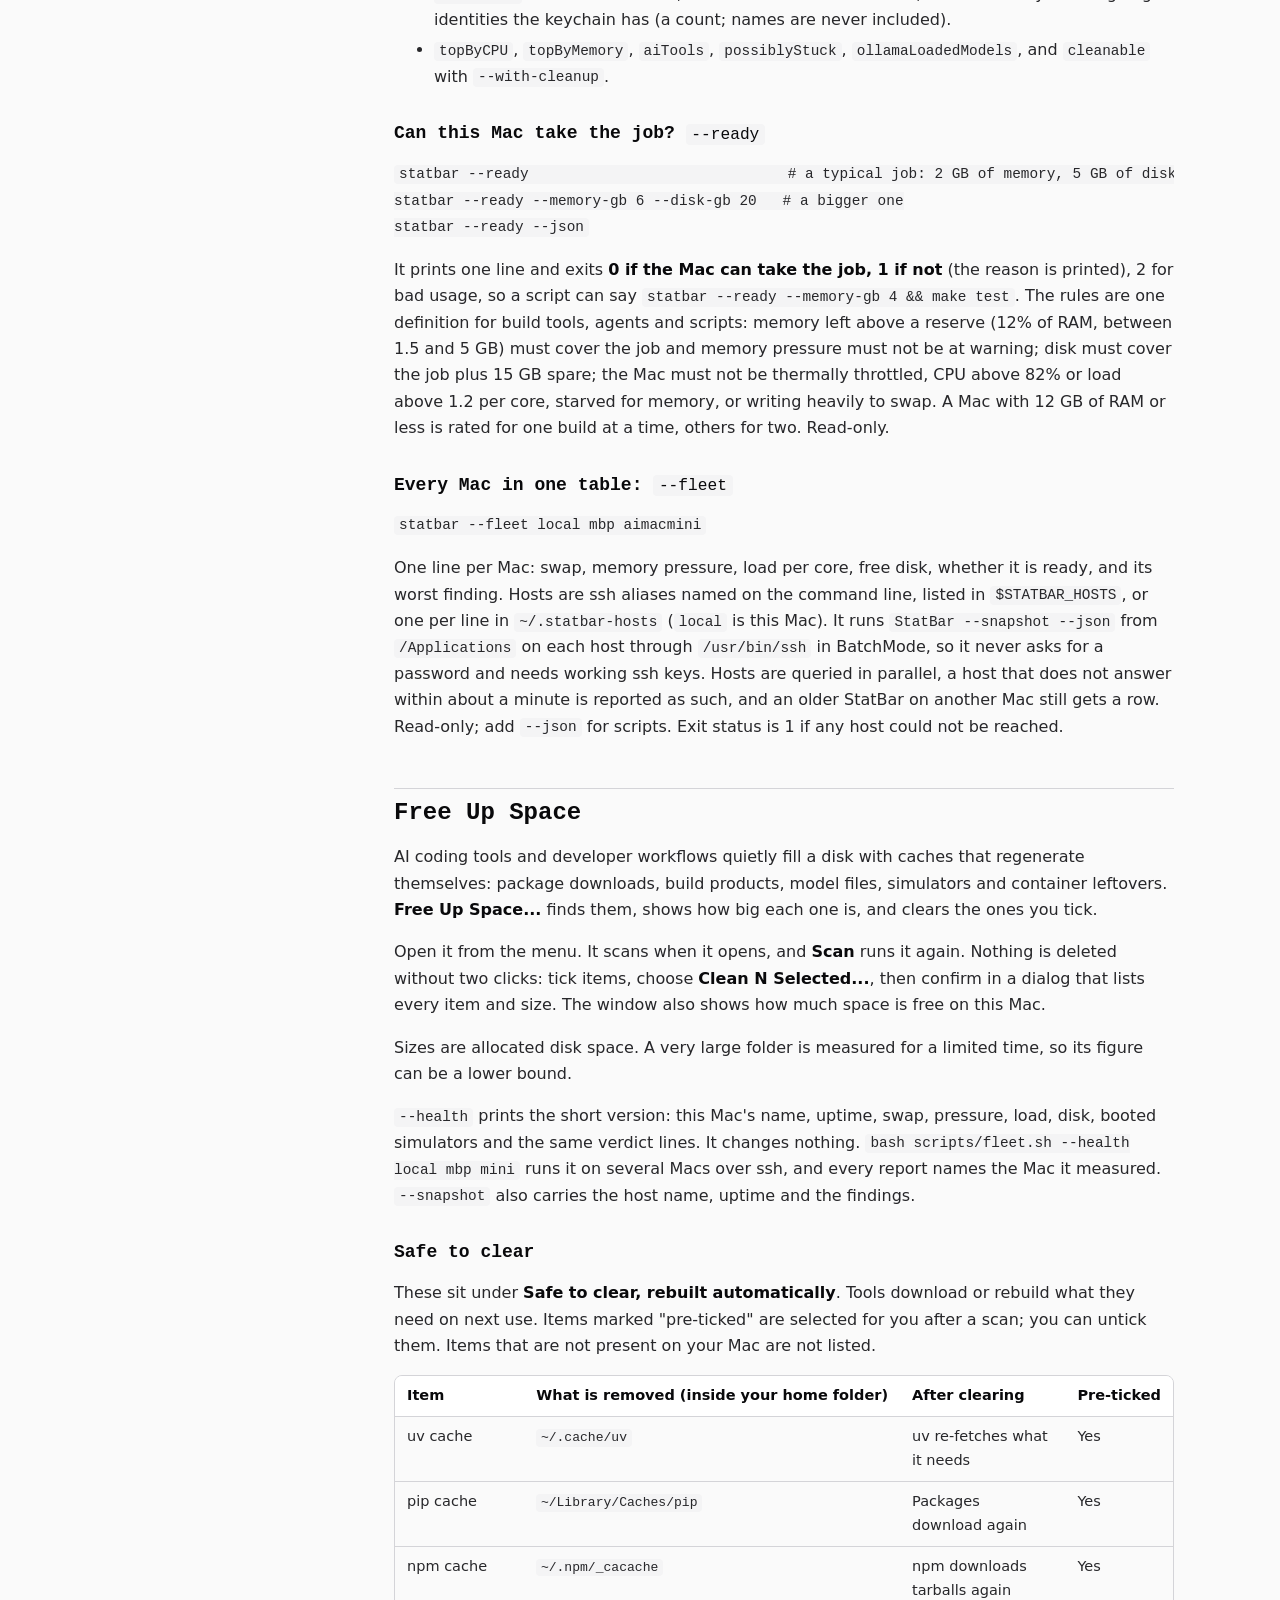
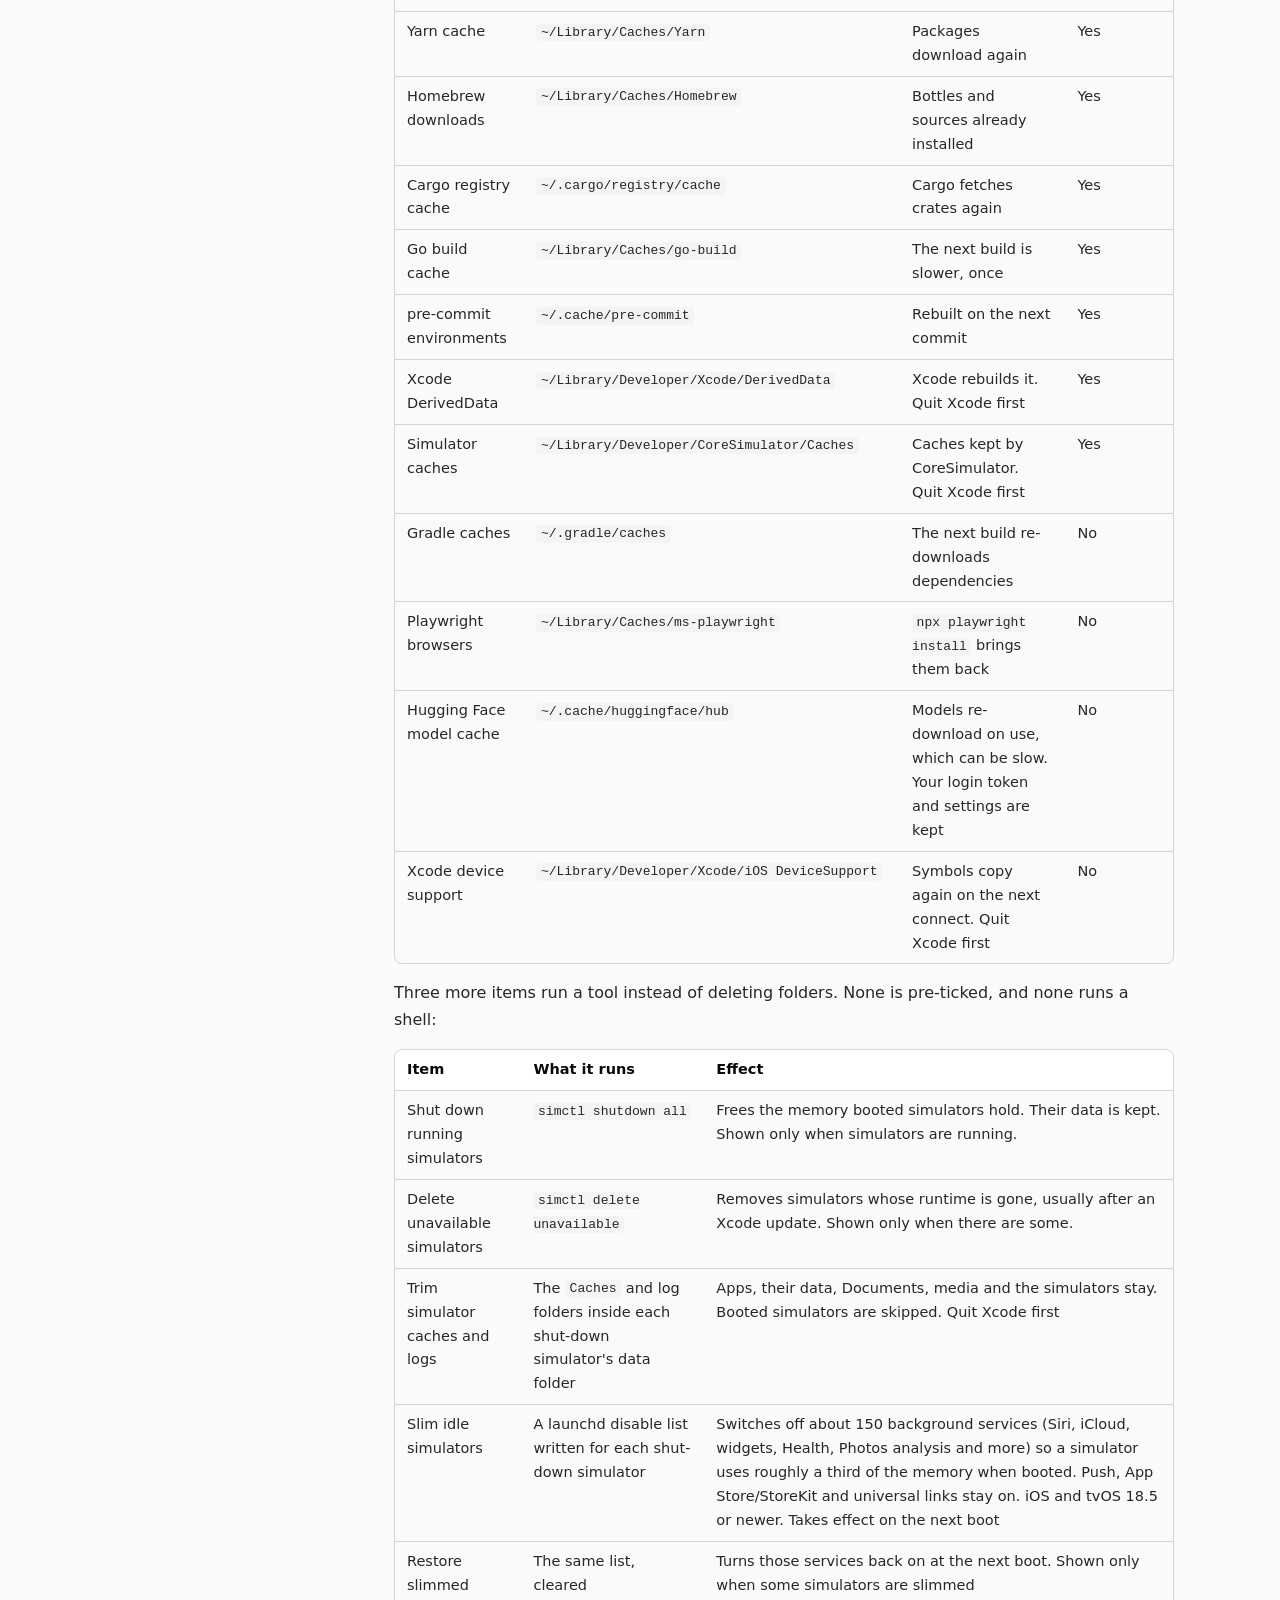
==== commit e88deeb5: "StatBar 1.10.0: What Grew, disk trend, runtimes, uv prune, faster scans Claude-Session: https://clau" ====
--- a/guide/index.html
+++ b/guide/index.html
@@ -89,9 +89,9 @@
 </ol></details></nav></aside>
 <main id="guide">
 <h1>StatBar User Guide</h1>
-<p class="lead">Version 1.9.0 · macOS 13 or later · <a href="../">statbar.remnantsecurity.com</a></p>
+<p class="lead">Version 1.10.0 · macOS 13 or later · <a href="../">statbar.remnantsecurity.com</a></p>
 <p>StatBar puts your Mac's vitals in the menu bar: CPU, GPU, memory, disk, network, battery, temperature and fans, plus optional weather. Click it for the details, open the Monitors window to see what is using your Mac, and use Free Up Space to clear the caches that developer tools and AI coding agents leave behind. If you run AI coding tools or local models, see <a href="#for-ai-developers">For AI developers</a>.</p>
-<p>This guide matches StatBar 1.9.0. It requires macOS 13 or later, on Apple silicon or Intel. Fan control works on Apple silicon only.</p>
+<p>This guide matches StatBar 1.10.0. It requires macOS 13 or later, on Apple silicon or Intel. Fan control works on Apple silicon only.</p>
 <h2 id="install">Install</h2>
 <ol type="1">
 <li>Open the download and drag <strong>StatBar.app</strong> into your <strong>Applications</strong> folder.</li>
@@ -598,10 +598,11 @@
 <p>Free Up Space also lists what is holding <strong>memory</strong> right now, under <strong>Memory you can get back</strong>: booted simulators (with the memory they hold, ticked only by you), AI and dev tools using more than half a gigabyte, any Ollama model that is loaded (with an <strong>Unload</strong> button that frees its memory at once; the model reloads on the next request), and agent processes that look stuck or were left behind. Rows for local model servers (vLLM, oMLX, MLX, SGLang, LocalAI, KoboldCpp, llamafile, ComfyUI, LiteLLM, Open WebUI, Text Generation WebUI) and for individual stuck or left-behind processes have a <strong>Stop…</strong> button: it names the exact processes, asks them to quit (SIGTERM, never a force kill) only after you confirm, and re-checks each process's identity and owner first. Stop is never offered for agents in use, editors, Docker, Xcode, Jupyter or Ollama (use Unload). If something ignores the request, a second prompt offers <strong>Force Quit</strong> (SIGKILL) for exactly those processes. <strong>Quit…</strong> on an app row asks it to quit as if you chose Quit in its menu (it may ask to save); terminals and Xcode are never offered. <strong>Stop VM…</strong> on a running Tart virtual machine asks the guest to shut down through <code>tart stop</code>. Other tool rows have a <strong>Review</strong> button that opens Monitors on AI &amp; Dev Tools, where you can quit or stop what you are not using; nothing is closed without a confirmation. The scan takes a second longer because it samples processes once.</p>
 <h3 id="watch-for-runaway-processes">Watch for Runaway Processes</h3>
 <p><strong>Settings › Watch for Runaway Processes</strong> (off by default) looks at every process about every 30 seconds and notes any that stay above 60% of a core, even with brief dips. After 15 minutes a process is reported in the warning line and as a row in Memory you can get back, with <strong>Stop…</strong>. This catches something that started spinning recently, which a lifetime average hides. Builds, <code>kernel_task</code>, WindowServer and StatBar itself are never reported. Off, StatBar samples nothing while the menu is closed, and the warning line falls back to processes that have averaged most of a core for hours. System processes (<code>audioanalyticsd</code>, <code>trustd</code>) are named but cannot be stopped from StatBar; restarting clears them.</p>
+<p><strong>Prune the uv cache</strong> runs <code>uv cache prune</code>: uv itself removes cache entries nothing refers to any more and the environments <code>uv run --with</code> left behind, and keeps what your projects use. It frees less than clearing the uv cache, but nothing has to be downloaded again. It is never ticked for you, and the report says what it freed.</p>
 <h3 id="simulators-one-by-one">Simulators, one by one</h3>
 <p>If Xcode's <code>simctl</code> is present, a <strong>Simulators</strong> section lists every simulator with its size, runtime and when it was last used, largest first. Nothing in it is ticked. Tick the stock devices and old dated test simulators you no longer need and clean: each one is deleted entirely, with its apps and their data, and that cannot be undone, so the confirmation says so. A booted simulator cannot be ticked until it is shut down. Sizing many simulators takes a while, so later ones may show no size on the first scan. This is the one place StatBar deletes something that does not rebuild itself, and only after you tick it. It uses <code>simctl delete &lt;UDID&gt;</code> on a device <code>simctl</code> just listed. <strong>Slim idle simulators</strong> (in Free Up Space, unticked until you choose it) writes the list of background services a simulator does not need, so the next time you boot it, it comes up with about 100 processes instead of 215 and roughly 1 GB instead of 3 GB (measured on an iPhone 17 simulator, iOS 26.5). It never touches a booted simulator, runs no tool and reboots nothing, and <strong>Restore slimmed simulators</strong> undoes it. Inside a slimmed simulator Siri, iCloud, widgets, Health, Photos analysis and similar features do not work; push notifications, StoreKit and universal links do. The service list comes from the open-source <a href="https://github.com/mobai-app/simslim">simslim</a> project (MIT; notice in <code>docs/third-party/simslim-LICENSE.txt</code>). The command-line <code>--clean</code> never deletes simulators one by one.</p>
 <h3 id="review-yourself">Review yourself</h3>
-<p>These sit under <strong>Review yourself: large, personal, or slow to get back</strong>. They are never ticked in bulk. Each one has a <strong>Free…</strong> button that opens a list of what is inside, piece by piece, with sizes, largest first: each simulator by name with its runtime and last use, each Ollama model (with only the space it does not share with another model), each XcodeBuildMCP workspace, each Xcode archive, Codex sessions one month at a time, Claude Code sessions one project at a time, and so on. Tick what you no longer need and press <strong>Remove Selected…</strong>. The confirmation names every item and offers <strong>Move to Trash</strong> (you can change your mind; the space comes back when you empty the Trash) or <strong>Delete Now</strong> (frees it at once, cannot be undone). Return cancels. <strong>Show</strong> on a piece selects it in Finder.</p>
+<p>These sit under <strong>Review yourself: large, personal, or slow to get back</strong>. They are never ticked in bulk. Each one has a <strong>Free…</strong> button that opens a list of what is inside, piece by piece, with sizes, largest first: each simulator by name with its runtime and last use, each Ollama model (with only the space it does not share with another model), each XcodeBuildMCP workspace, each Xcode archive, Codex sessions one month at a time, Claude Code sessions one project at a time, and so on. Tick what you no longer need and press <strong>Remove Selected…</strong>. For simulators and runtimes, <strong>Tick Not Used in 90 Days</strong> ticks every one not used in that time (and those never used); untick any you want to keep. The confirmation names every item and offers <strong>Move to Trash</strong> (you can change your mind; the space comes back when you empty the Trash) or <strong>Delete Now</strong> (frees it at once, cannot be undone). Return cancels. <strong>Show</strong> on a piece selects it in Finder.</p>
 <p>The rules for Free…:</p>
 <ul>
 <li>Each list is an allowlist. Settings, logins, skills, plugins, agents and memories (<code>config.toml</code>, <code>auth.json</code>, <code>settings.json</code>, <code>CLAUDE.md</code>, <code>skills</code>, <code>memory</code> and the like) are never listed, and are refused by name even if asked. A Claude Code project keeps its <code>memory</code> folder; only its session history goes.</li>
@@ -611,6 +612,7 @@
 </ul>
 <p>The Review items are:</p>
 <ul>
+<li>Simulator runtimes: each installed iOS, watchOS, tvOS and visionOS runtime with its size, when it was last used and how many simulators run on it (they become unavailable without it, and <strong>Delete unavailable simulators</strong> removes them). Removing one runs <code>simctl runtime delete</code>; Xcode › Settings › Components downloads it again. A runtime macOS manages, or one with a booted simulator, cannot be ticked.</li>
 <li>All simulators (<code>~/Library/Developer/CoreSimulator/Devices</code>)</li>
 <li>XcodeBuildMCP workspaces (<code>~/Library/Developer/XcodeBuildMCP</code>): per-project build state and logs, which can reach tens of GB</li>
 <li>Ollama models (<code>~/.ollama/models</code>)</li>
@@ -626,6 +628,10 @@
 <p>Every size in Free Up Space is what deleting it would give back. That is not always what the folder occupies: APFS lets two files share their blocks (a clone), and tools such as uv clone their cache into every virtual environment. On one Mac uv's cache occupied 98 GB but held only 12.4 GB of blocks of its own; deleting it frees the 12.4 GB, because the projects keep the rest. When the two differ by a gigabyte or more, the row says so ("98 GB on disk, but 86 GB is shared with copies elsewhere"). A size measured only partly before time ran out is shown with ≥.</p>
 <p>Caches such as uv, npm, pip, Yarn, Homebrew, Cargo, Go, Gradle, pre-commit, Playwright and Hugging Face are cleaned entry by entry: if something inside a folder changed in the last ten minutes (an agent is installing a package right now), only that entry is left alone and the rest goes. Build products such as DerivedData are still left whole when anything in them is in use.</p>
 <p>When a clean finishes, the status line says what was freed, and <strong>Details…</strong> lists every item: freed, partly left alone (and why), or failed. macOS hands freed space back in the background, so the free-space figure can keep rising for a while after a large clean (simulators especially).</p>
+<h3 id="speed">Speed</h3>
+<p>Everything is measured in parallel: several threads walk one large folder together, every Free Up Space item is measured at the same time, and the Disk Map runs three measurements at once, the biggest folders first when it knows them. On a full 1 TB MacBook Pro (M4 Max) the Free Up Space scan took about 20 seconds and a whole-disk map about 70 seconds; uv's cache of 4.1 million files alone took 24 seconds instead of 96.</p>
+<h3 id="running-out-of-space-days-ahead">Running out of space, days ahead</h3>
+<p>StatBar notes how much of the disk is used once an hour and keeps 30 days of it. When used space has been climbing for at least two days (a gigabyte a day or more), Free Up Space says so under the free-space figure: how fast it is growing and how many days are left at that rate. When that is under a week, the menu's health line warns too. A clean starts the trend again. The short-term "filling" line in the menu (gigabytes an hour) is separate and still there for the fast case.</p>
 <h3 id="opening-on-the-last-results">Opening on the last results</h3>
 <p>Free Up Space and the Disk Map open with what the last scan found, at once, and then measure again. They ask macOS's file-event history (FSEvents) which folders changed since then and measure only those; everything else keeps its last size. On a full 1 TB Mac a whole-disk map takes about three minutes and an update about five seconds. If the history cannot be trusted (it was reset, or events were dropped), StatBar measures everything again and says so. <strong>Rescan All</strong> in the map measures from scratch whenever you like. The saved results are folder names and sizes only, kept in <code>~/Library/Caches/local.statbar.StatBar/</code>; nothing leaves your Mac.</p>
 <h3 id="admin-scan">Admin Scan</h3>
@@ -633,7 +639,8 @@
 <p>The results appear at the bottom of Free Up Space under <strong>System-wide — found by the admin scan, read-only</strong>, largest first, each with what it is and what (if anything) to do: simulator runtimes and images, system downloads (MobileAsset), swap and the sleep image, every account's temporary files, unified logs, crash reports, system caches, downloaded updates, the Spotlight index, document versions, Homebrew, Applications (naming the three largest), the macOS System volume, Preboot and Recovery, purgeable space and the number of Time Machine local snapshots. <strong>Show</strong> opens a folder in Finder. Nothing in this section can be deleted from StatBar. The results are saved, so the next time Free Up Space opens they are shown again with their age, and the Disk Map uses them for the system folders without asking for the password. Run Admin Scan again to refresh them.</p>
 <h3 id="disk-map">Disk Map</h3>
 <p><strong>Disk Map</strong> is the second tab of the Free Up Space window (the menu's <strong>Disk Map…</strong> opens it there; the window grows to fit and goes back to its size on the Clean Up tab). It draws the startup disk as rings around a centre. The centre is everything in use on the disk; each ring outwards is one folder level deeper, and each sector's angle is exactly its share of its parent. Hover a sector and the key on the right switches to that folder: its size, its share of the folder above, and what it is made of. Click a sector to zoom in, click the middle (or ‹) to zoom out, click a row in the key to zoom into it, and right-click for <strong>Show in Finder</strong> and <strong>Copy Path</strong>. Zooming into a folder the first scan did not go deep into measures it again, deeper.</p>
-<p>A first scan of a full 1 TB disk took about three minutes on an M4 Max, with nearly 15,000 folders. While it runs, the rings fill in as each folder finishes, the part not yet measured shimmers, and a progress bar shows the folder being measured and about how long is left. Right-click a cache or Review folder in the map for <strong>Free Up…</strong>, which takes you to its row (ticked) or its Free… list. After an update, the key shows how much each folder grew or shrank since the last map. Folders under a megabyte are counted in their parent's <strong>Files and small folders</strong>. Your home folder is measured one folder at a time so the ones macOS protects are left out without asking: Documents, Desktop, Downloads, Pictures, Movies and Music are measured only if you tick <strong>Include Documents, Desktop, Downloads and media</strong> (macOS then asks you once per folder), and Mail, Messages, other apps' containers, iCloud Drive and the Trash never are. Whatever no scan measured, such as other accounts and system folders without the admin scan, is drawn as <strong>Hidden space</strong> rather than guessed; the Admin Scan measures most of it. APFS volumes (macOS itself, Preboot, Recovery, swap) are shown as their own sectors, and the key lists free space and free plus purgeable.</p>
+<p>A first scan of a full 1 TB disk took about three minutes on an M4 Max, with nearly 15,000 folders. While it runs, the rings fill in as each folder finishes, the part not yet measured shimmers, and a progress bar shows the folder being measured and about how long is left. Right-click a cache or Review folder in the map for <strong>Free Up…</strong>, which takes you to its row (ticked) or its Free… list. After an update, the key shows how much each folder grew or shrank since the last map.</p>
+<p><strong>What Grew</strong> (top right of the map) swaps the key for a list of the folders that grew most over the last week, largest first, from a daily record of folder sizes the map keeps (30 days, folders of 100 MB and up). A folder is left out when one of its subfolders accounts for most of its growth, so you see <code>~/.cache/uv</code>, not <code>~/.cache</code> and your home folder as well. Click one to see it in the map. The first list appears a day after the first map. Folders under a megabyte are counted in their parent's <strong>Files and small folders</strong>. Your home folder is measured one folder at a time so the ones macOS protects are left out without asking: Documents, Desktop, Downloads, Pictures, Movies and Music are measured only if you tick <strong>Include Documents, Desktop, Downloads and media</strong> (macOS then asks you once per folder), and Mail, Messages, other apps' containers, iCloud Drive and the Trash never are. Whatever no scan measured, such as other accounts and system folders without the admin scan, is drawn as <strong>Hidden space</strong> rather than guessed; the Admin Scan measures most of it. APFS volumes (macOS itself, Preboot, Recovery, swap) are shown as their own sectors, and the key lists free space and free plus purgeable.</p>
 <h3 id="what-is-deleted-and-what-never-is">What is deleted, and what never is</h3>
 <ul>
 <li>Every location is a fixed path under your home folder, written into the app. No path is ever taken from a process, a file or the network.</li>
